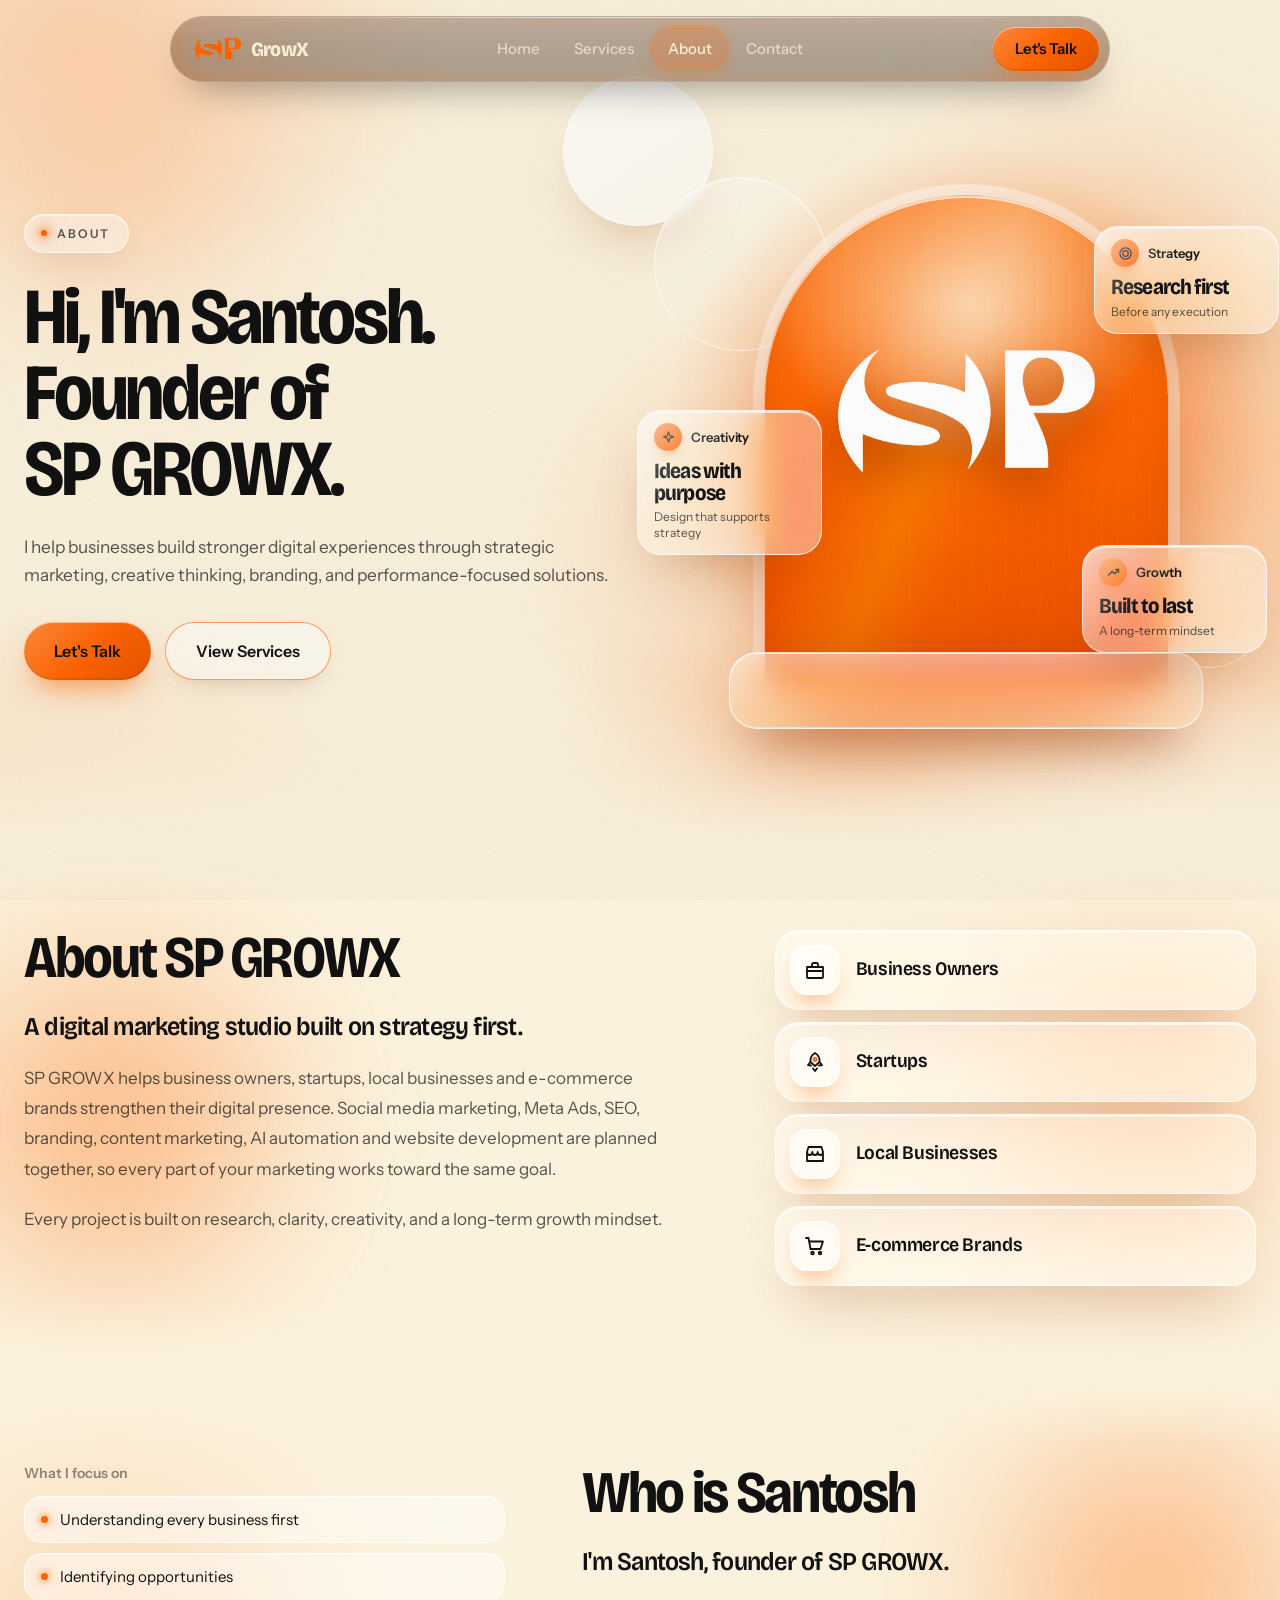
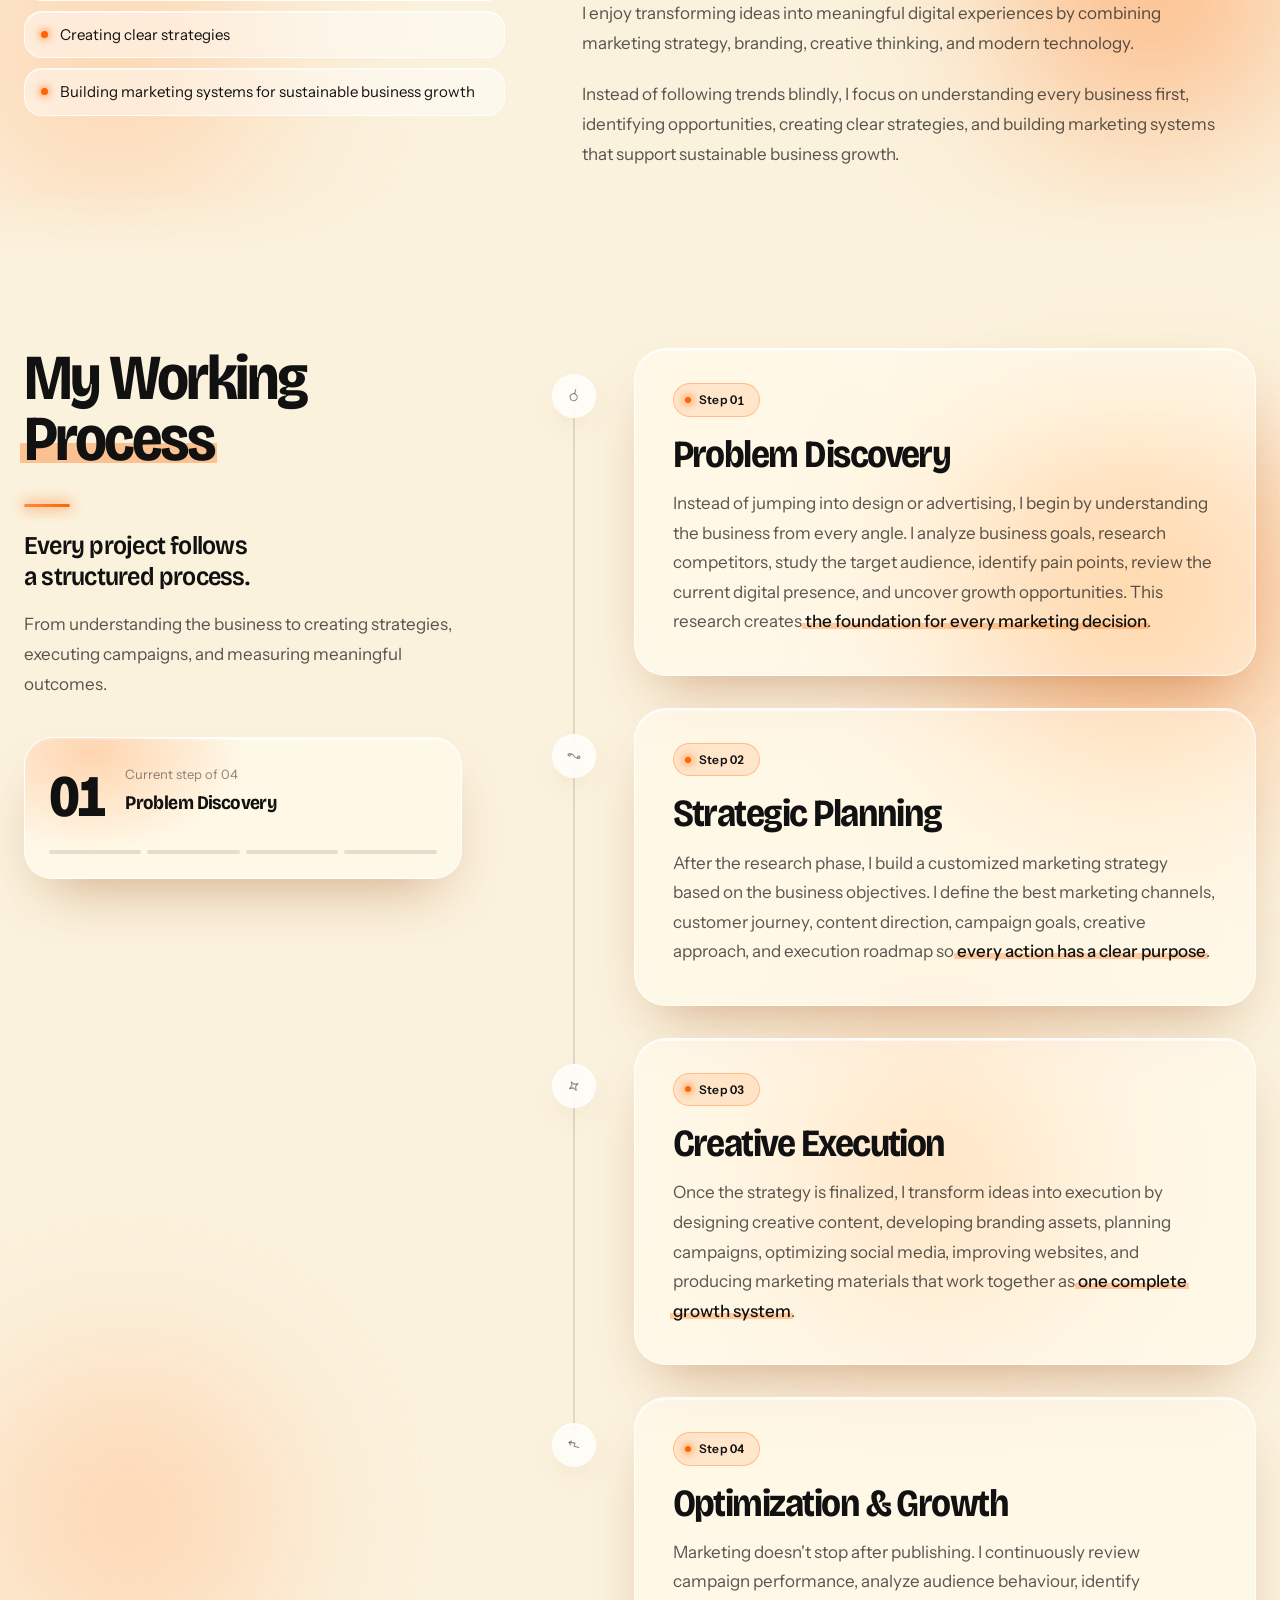
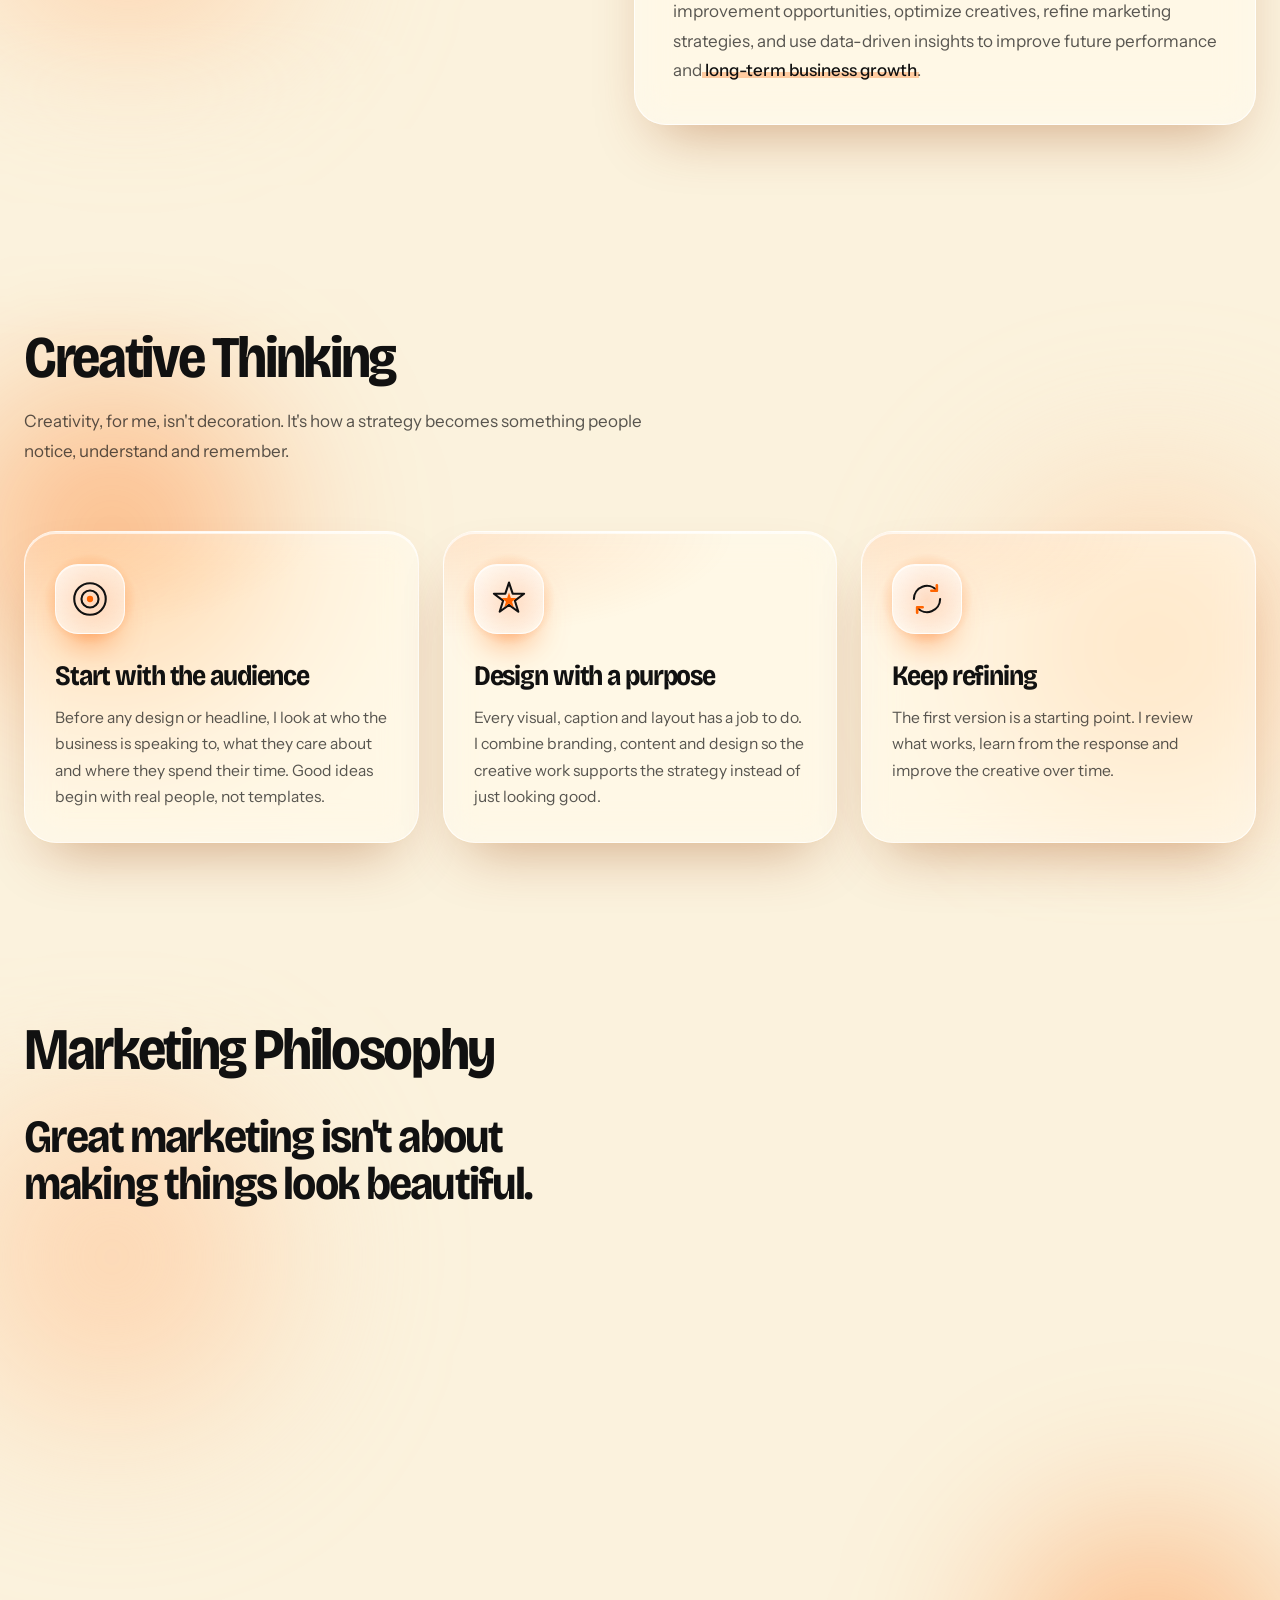
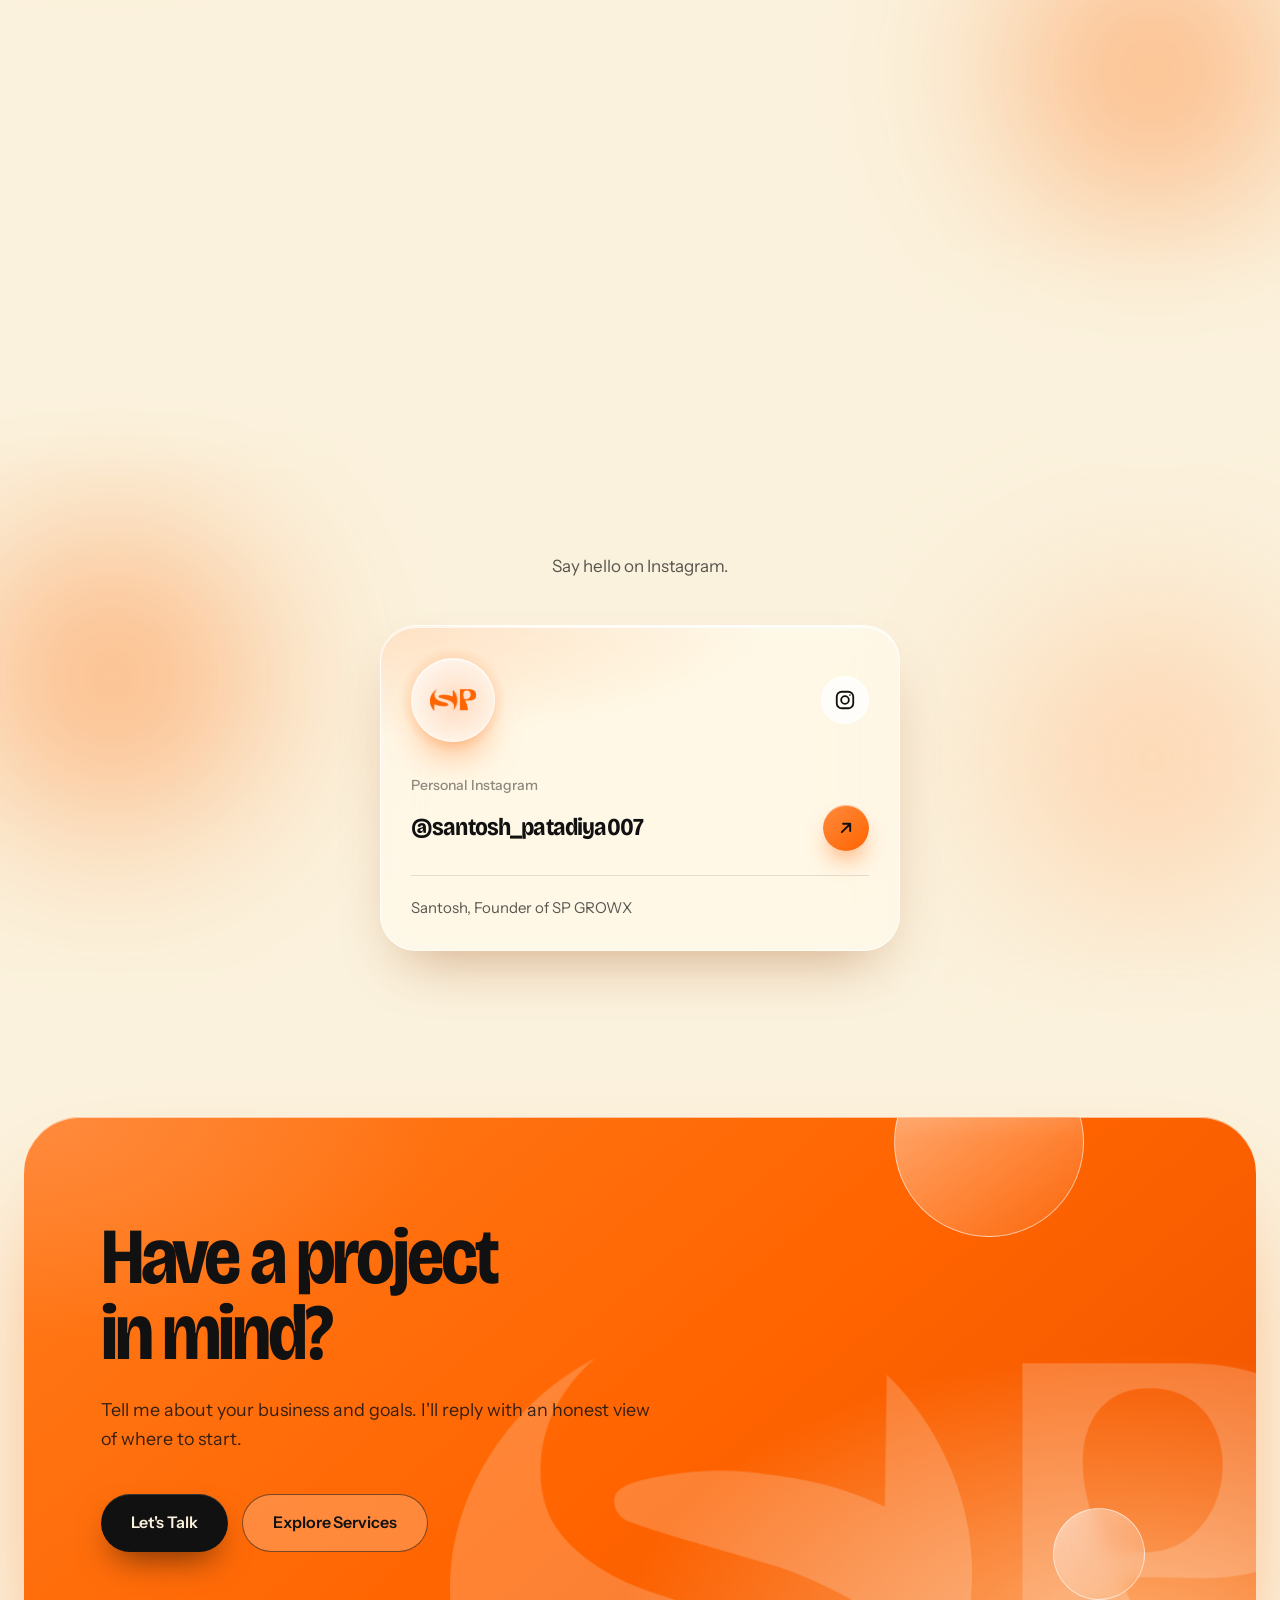
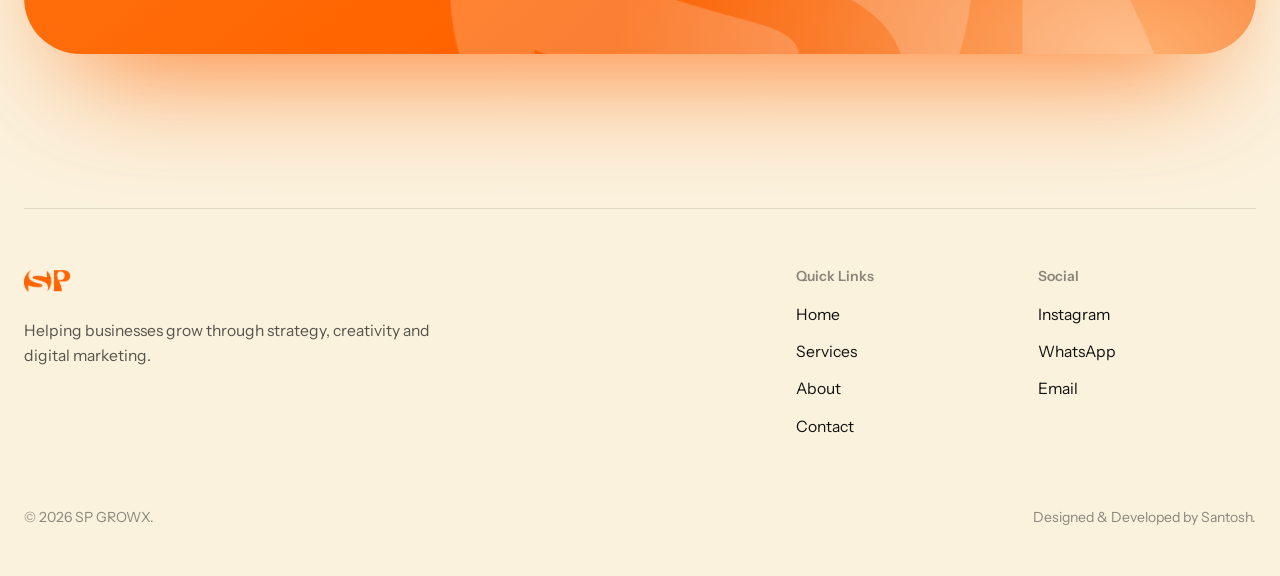
==== about.html @ 57fef245 "Update about.html" ====
<!doctype html>
<html lang="en">
<head>
<meta charset="utf-8">
<meta name="viewport" content="width=device-width, initial-scale=1">
<title>About | SP GROWX</title>
<meta name="description" content="Meet Santosh, founder of SP GROWX. Strategy, creativity and a long-term growth mindset behind every marketing project.">
<meta name="theme-color" content="#FBF2DD" media="(prefers-color-scheme: light)">
<meta name="theme-color" content="#130C07" media="(prefers-color-scheme: dark)">
<meta property="og:type" content="website">
<meta property="og:site_name" content="SP GROWX">
<meta property="og:title" content="About | SP GROWX">
<meta property="og:description" content="Meet Santosh, founder of SP GROWX. Strategy, creativity and a long-term growth mindset behind every marketing project.">
<link rel="icon" type="image/png" href="assets/images/favicon.png">
<link rel="apple-touch-icon" href="assets/images/apple-touch-icon.png">
<link rel="preconnect" href="https://fonts.googleapis.com">
<link rel="preconnect" href="https://fonts.gstatic.com" crossorigin>
<link href="https://fonts.googleapis.com/css2?family=Bricolage+Grotesque:opsz,wdth,wght@12..96,75..100,200..800&family=Instrument+Sans:wght@400;500;600&display=swap" rel="stylesheet">
<link rel="stylesheet" href="assets/css/style.css">
<script>(function(){var d=document.documentElement;d.classList.add('js');try{if(sessionStorage.getItem('spg-nav')){d.classList.add('nav-seen')}else{sessionStorage.setItem('spg-nav','1')}}catch(e){}})();</script>
<script src="assets/js/main.js" defer></script>
  <script type="text/javascript">
    (function(c,l,a,r,i,t,y){
        c[a]=c[a]||function(){(c[a].q=c[a].q||[]).push(arguments)};
        t=l.createElement(r);t.async=1;t.src="https://www.clarity.ms/tag/"+i;
        y=l.getElementsByTagName(r)[0];y.parentNode.insertBefore(t,y);
    })(window, document, "clarity", "script", "ytvg57fbgr");
</script>
</head>
<body>
<a class="skip" href="#main">Skip to content</a>

<header class="nav-wrap">
  <nav class="nav" id="nav" aria-label="Primary">
    <a class="brand" href="index.html" aria-label="SP GROWX, home">
      <span class="brand-mark" role="img" aria-hidden="true"></span>
      <span class="brand-name">GrowX</span>
    </a>
    <ul class="nav-links" id="navlinks">
      <li class="nav-ind" id="navind" aria-hidden="true" style="list-style:none"></li>
      <li><a href="index.html">Home</a></li>
      <li><a href="services.html">Services</a></li>
      <li><a href="about.html" aria-current="page">About</a></li>
      <li><a href="contact.html">Contact</a></li>
    </ul>
    <a class="btn btn-primary btn-sm ripple-host magnetic" href="contact.html"><span>Let's Talk</span></a>
    <button class="nav-toggle" id="navtoggle" aria-expanded="false" aria-controls="mobilemenu" aria-label="Open menu"><i></i><i></i></button>
  </nav>
  <div class="mobile-menu" id="mobilemenu">
    <a class="m-link" href="index.html">Home</a>
    <a class="m-link" href="services.html">Services</a>
    <a class="m-link" href="about.html" aria-current="page">About</a>
    <a class="m-link" href="contact.html">Contact</a>
    <a class="btn btn-primary ripple-host" href="contact.html"><span>Let's Talk</span></a>
  </div>
</header>

<main id="main">
<!-- ================= ABOUT HERO ================= -->
<section class="hero ph" id="top" data-parallax>
  <div class="hero-bg" aria-hidden="true">
    <span class="blob b1"></span><span class="blob b2"></span><span class="blob b3"></span>
    <span class="orb o1"></span>
  </div>
  <div class="hero-fade" aria-hidden="true"></div>
  <div class="container hero-grid">
    <div class="hero-copy">
      <span class="hw-tag"><i></i>ABOUT</span>
      <h1 class="display">
        <span class="ln"><span style="--i:0">Hi, I'm Santosh.</span></span>
        <span class="ln"><span style="--i:1">Founder of SP GROWX.</span></span>
      </h1>
      <p class="lede">I help businesses build stronger digital experiences through strategic marketing, creative thinking, branding, and performance-focused solutions.</p>
      <div class="cta-row">
        <a class="btn btn-primary ripple-host magnetic" href="contact.html"><span>Let's Talk</span></a>
        <a class="btn btn-glass ripple-host magnetic" href="services.html"><span>View Services</span></a>
      </div>
    </div>
    <div class="stage about-stage" id="stage" aria-hidden="true">
      <div class="layer stage-glow"></div>
      <div class="layer ring l-ring1"></div>
      <div class="layer ring l-ring2"></div>
      <div class="layer l-arch"><div class="arch"><i class="arch-logo"></i><div class="arch-shine"></div></div></div>
      <div class="layer l-plinth"><div class="plinth"></div></div>
      <div class="layer l-a1"><div class="gc" style="--k:0;--dur:7s;--del:-1s">
        <div class="gc-head"><span class="gc-ico"><svg viewBox="0 0 24 24" fill="none" stroke="currentColor" stroke-width="2" stroke-linecap="round" stroke-linejoin="round"><circle cx="12" cy="12" r="9"/><circle cx="12" cy="12" r="4.5"/></svg></span>Strategy</div><div class="gc-val">Research first</div><div class="gc-sub">Before any execution</div></div></div>
      <div class="layer l-a2"><div class="gc" style="--k:1;--dur:8s;--del:-3s">
        <div class="gc-head"><span class="gc-ico"><svg viewBox="0 0 24 24" fill="none" stroke="currentColor" stroke-width="2" stroke-linecap="round" stroke-linejoin="round"><path d="M12 3l2 6 6 2-6 2-2 6-2-6-6-2 6-2z"/></svg></span>Creativity</div><div class="gc-val">Ideas with purpose</div><div class="gc-sub">Design that supports strategy</div></div></div>
      <div class="layer l-a3"><div class="gc" style="--k:2;--dur:9s;--del:-2s">
        <div class="gc-head"><span class="gc-ico"><svg viewBox="0 0 24 24" fill="none" stroke="currentColor" stroke-width="2.2" stroke-linecap="round" stroke-linejoin="round"><path d="M4 16l6-6 4 4 6-7"/><path d="M15 7h5v5"/></svg></span>Growth</div><div class="gc-val">Built to last</div><div class="gc-sub">A long-term mindset</div></div></div>
    </div>
  </div>
</section>

<!-- ================= ABOUT SP GROWX ================= -->
<section class="abt" id="about-spgrowx" data-parallax aria-labelledby="ab1-h">
  <div class="hw-bg" aria-hidden="true">
    <span class="pl" style="--d:26;left:-10%;top:8%"><span class="hb o" style="width:480px;height:480px;animation-delay:-5s"></span></span>
    <span class="pl" style="--d:-22;right:-8%;bottom:8%"><span class="hb p" style="width:460px;height:460px;animation-delay:-11s"></span></span>
  </div>
  <div class="container abt-grid">
    <div class="abt-main">
      <h2 class="display" id="ab1-h"><span class="reveal" style="display:block">About SP GROWX</span></h2>
      <p class="ab-lead reveal" style="--i:1">A digital marketing studio built on strategy first.</p>
      <p class="abt-p reveal" style="--i:2">SP GROWX helps business owners, startups, local businesses and e-commerce brands strengthen their digital presence. Social media marketing, Meta Ads, SEO, branding, content marketing, AI automation and website development are planned together, so every part of your marketing works toward the same goal.</p>
      <p class="abt-p reveal" style="--i:3">Every project is built on research, clarity, creativity, and a long-term growth mindset.</p>
    </div>
    <div class="abt-side reveal" style="--i:2">
      <ul class="aud"><li><span class="aud-ico"><svg viewBox="0 0 24 24" aria-hidden="true"><path d="M4 9h16v10a1 1 0 01-1 1H5a1 1 0 01-1-1z"/><path d="M9 9V6.500A1.500 1.500 0 0110.500 5h3A1.500 1.500 0 0115 6.500V9M4 13h16"/></svg></span>Business Owners</li><li><span class="aud-ico"><svg viewBox="0 0 24 24" aria-hidden="true"><path d="M12 3c3.500 2 5 5.500 4.500 9L12 16l-4.500-4C7 8.500 8.500 5 12 3z"/><circle class="os" cx="12" cy="9.500" r="1.500"/><path d="M7.500 12L5 15l3 .5M16.500 12L19 15l-3 .5M10 18.500l2 2.500 2-2.500"/></svg></span>Startups</li><li><span class="aud-ico"><svg viewBox="0 0 24 24" aria-hidden="true"><path d="M4 10l1.500-5h13L20 10M4 10v9h16v-9M4 10c0 1.700 1.300 3 2.700 3S9.300 11.700 9.300 10c0 1.700 1.300 3 2.700 3s2.700-1.300 2.700-3c0 1.700 1.300 3 2.700 3S20 11.700 20 10"/></svg></span>Local Businesses</li><li><span class="aud-ico"><svg viewBox="0 0 24 24" aria-hidden="true"><path d="M3 4h2.500l2 11h10L20 7.500H7"/><circle cx="9.500" cy="19" r="1.300"/><circle cx="17" cy="19" r="1.300"/></svg></span>E-commerce Brands</li></ul>
    </div>
  </div>
</section>

<!-- ================= WHO IS SANTOSH ================= -->
<section class="abt" id="santosh" data-parallax aria-labelledby="ab2-h">
  <div class="hw-bg" aria-hidden="true">
    <span class="pl" style="--d:26;left:-10%;top:8%"><span class="hb p" style="width:480px;height:480px;animation-delay:-5s"></span></span>
    <span class="pl" style="--d:-22;right:-8%;bottom:8%"><span class="hb o" style="width:460px;height:460px;animation-delay:-11s"></span></span>
  </div>
  <div class="container abt-grid rev">
    <div class="abt-main">
      <h2 class="display" id="ab2-h"><span class="reveal" style="display:block">Who is Santosh</span></h2>
      <p class="ab-lead reveal" style="--i:1">I'm Santosh, founder of SP GROWX.</p>
      <p class="abt-p reveal" style="--i:2">I enjoy transforming ideas into meaningful digital experiences by combining marketing strategy, branding, creative thinking, and modern technology.</p>
      <p class="abt-p reveal" style="--i:3">Instead of following trends blindly, I focus on understanding every business first, identifying opportunities, creating clear strategies, and building marketing systems that support sustainable business growth.</p>
    </div>
    <div class="abt-side reveal" style="--i:2">
      <div class="svc-inc" style="margin-top:0"><h3>What I focus on</h3><ul class="svc-list one"><li>Understanding every business first</li><li>Identifying opportunities</li><li>Creating clear strategies</li><li>Building marketing systems for sustainable business growth</li></ul></div>
    </div>
  </div>
</section>

<!-- ================= MY WORKING PROCESS ================= -->
<section class="proc section" id="process" data-parallax style="padding-bottom:clamp(72px,9vw,140px)" aria-labelledby="proc-h">
  <div class="hw-bg" aria-hidden="true">
    <span class="pl" style="--d:-26;right:-10%;top:4%"><span class="hb o" style="width:540px;height:540px;animation-delay:-3s"></span></span>
    <span class="pl" style="--d:22;left:-8%;bottom:6%"><span class="hb p" style="width:460px;height:460px;animation-delay:-9s"></span></span>
    <span class="pl" style="--d:16;right:12%;top:46%"><span class="hb o" style="width:380px;height:380px;animation-delay:-13s;opacity:.7"></span></span>
  </div>
  <div class="container proc-grid">
    <div class="proc-side">
      <h2 class="display h2 reveal" id="proc-h">My Working <span class="hl">Process</span></h2>
      <div class="reveal" style="--i:1">
        <span class="proc-rule" aria-hidden="true"></span>
        <p class="proc-quote">Every project follows a structured process.</p>
        <p class="proc-body">From understanding the business to creating strategies, executing campaigns, and measuring meaningful outcomes.</p>
      </div>
      <div class="ctr-wrap reveal" style="--i:2" aria-hidden="true">
        <div class="ctr">
          <div class="ctr-row">
            <div class="ctr-num"><span>0</span><span class="roll"><span class="roll-strip" id="ctrn" style="--n:0"><i>1</i><i>2</i><i>3</i><i>4</i></span></span></div>
            <div class="ctr-txt"><span class="ctr-lab">Current step of 04</span><span class="ctr-name"><span class="roll"><span class="roll-strip" id="ctrm" style="--n:0"><i>Problem Discovery</i><i>Strategic Planning</i><i>Creative Execution</i><i>Optimization &amp; Growth</i></span></span></span></div>
          </div>
          <div class="ctr-bars"><i></i><i></i><i></i><i></i></div>
        </div>
      </div>
    </div>
    <ol class="tl" id="tl">
      <li class="tl-item reveal"><span class="tl-line" aria-hidden="true"></span><span class="tl-node" aria-hidden="true"><svg viewBox="0 0 24 24" aria-hidden="true"><circle cx="10.5" cy="10.5" r="6"/><path d="M15 15l5 5"/></svg></span>
        <article class="tl-card"><span class="gloss" aria-hidden="true"></span>
          <span class="tl-step rv" style="--k:0" aria-label="Step 01"><i></i><span class="stp" aria-hidden="true"><span>Step 0</span><span class="roll"><span class="roll-strip" style="--n:1"><i>0</i><i>1</i><i>2</i><i>3</i><i>4</i></span></span></span></span>
          <h3 class="rv" style="--k:1">Problem Discovery</h3>
          <p class="rv" style="--k:2">Instead of jumping into design or advertising, I begin by understanding the business from every angle. I analyze business goals, research competitors, study the target audience, identify pain points, review the current digital presence, and uncover growth opportunities. This research creates <mark class="mk">the foundation for every marketing decision</mark>.</p></article></li>
      <li class="tl-item reveal"><span class="tl-line" aria-hidden="true"></span><span class="tl-node" aria-hidden="true"><svg viewBox="0 0 24 24" aria-hidden="true"><circle cx="6" cy="18" r="2"/><circle cx="18" cy="6" r="2"/><path d="M6 16c0-6 12-2 12-8"/></svg></span>
        <article class="tl-card"><span class="gloss" aria-hidden="true"></span>
          <span class="tl-step rv" style="--k:0" aria-label="Step 02"><i></i><span class="stp" aria-hidden="true"><span>Step 0</span><span class="roll"><span class="roll-strip" style="--n:2"><i>0</i><i>1</i><i>2</i><i>3</i><i>4</i></span></span></span></span>
          <h3 class="rv" style="--k:1">Strategic Planning</h3>
          <p class="rv" style="--k:2">After the research phase, I build a customized marketing strategy based on the business objectives. I define the best marketing channels, customer journey, content direction, campaign goals, creative approach, and execution roadmap so <mark class="mk">every action has a clear purpose</mark>.</p></article></li>
      <li class="tl-item reveal"><span class="tl-line" aria-hidden="true"></span><span class="tl-node" aria-hidden="true"><svg viewBox="0 0 24 24" aria-hidden="true"><path d="M12 3l2.2 6.3L20.5 11.5 14.2 13.7 12 20l-2.2-6.3L3.5 11.5 9.8 9.3z"/></svg></span>
        <article class="tl-card"><span class="gloss" aria-hidden="true"></span>
          <span class="tl-step rv" style="--k:0" aria-label="Step 03"><i></i><span class="stp" aria-hidden="true"><span>Step 0</span><span class="roll"><span class="roll-strip" style="--n:3"><i>0</i><i>1</i><i>2</i><i>3</i><i>4</i></span></span></span></span>
          <h3 class="rv" style="--k:1">Creative Execution</h3>
          <p class="rv" style="--k:2">Once the strategy is finalized, I transform ideas into execution by designing creative content, developing branding assets, planning campaigns, optimizing social media, improving websites, and producing marketing materials that work together as <mark class="mk">one complete growth system</mark>.</p></article></li>
      <li class="tl-item reveal"><span class="tl-line" aria-hidden="true"></span><span class="tl-node" aria-hidden="true"><svg viewBox="0 0 24 24" aria-hidden="true"><path d="M4 17l6-6 4 4 6-8"/><path d="M15 7h5v5"/></svg></span>
        <article class="tl-card"><span class="gloss" aria-hidden="true"></span>
          <span class="tl-step rv" style="--k:0" aria-label="Step 04"><i></i><span class="stp" aria-hidden="true"><span>Step 0</span><span class="roll"><span class="roll-strip" style="--n:4"><i>0</i><i>1</i><i>2</i><i>3</i><i>4</i></span></span></span></span>
          <h3 class="rv" style="--k:1">Optimization &amp; Growth</h3>
          <p class="rv" style="--k:2">Marketing doesn't stop after publishing. I continuously review campaign performance, analyze audience behaviour, identify improvement opportunities, optimize creatives, refine marketing strategies, and use data-driven insights to improve future performance and <mark class="mk">long-term business growth</mark>.</p></article></li>
    </ol>
  </div>
</section>

<!-- ================= CREATIVE THINKING ================= -->
<section class="abt" id="creative-thinking" data-parallax aria-labelledby="ab3-h">
  <div class="hw-bg" aria-hidden="true">
    <span class="pl" style="--d:26;left:-10%;top:8%"><span class="hb o" style="width:480px;height:480px;animation-delay:-5s"></span></span>
    <span class="pl" style="--d:-22;right:-8%;bottom:8%"><span class="hb p" style="width:460px;height:460px;animation-delay:-11s"></span></span>
  </div>
  <div class="container">
    <div class="abt-head">
      <h2 class="display" id="ab3-h"><span class="reveal" style="display:block">Creative Thinking</span></h2>
      <p class="abt-p reveal" style="--i:1">Creativity, for me, isn't decoration. It's how a strategy becomes something people notice, understand and remember.</p>
    </div>
    <div class="pc-grid">
      <div class="pc-item reveal" style="--i:0"><article class="pc-card"><div class="hw-ico"><svg viewBox="0 0 32 32" aria-hidden="true"><circle class="st" cx="16" cy="16" r="12"/><circle class="st" cx="16" cy="16" r="6.500"/><circle class="or ic-pop" cx="16" cy="16" r="2.400"/></svg></div><h3>Start with the audience</h3><p>Before any design or headline, I look at who the business is speaking to, what they care about and where they spend their time. Good ideas begin with real people, not templates.</p></article></div>
      <div class="pc-item reveal" style="--i:1"><article class="pc-card"><div class="hw-ico"><svg viewBox="0 0 32 32" aria-hidden="true"><path class="st" d="M16 3.500l2.800 8.400 8.700 .1-7 5.300 2.600 8.400L16 20.500l-7.100 5.200 2.600-8.400-7-5.300 8.700-.1z"/><path class="or ic-pop" d="M16 11l1.400 4.200 4.400.1-3.500 2.700 1.300 4.200L16 19.500l-3.600 2.700 1.300-4.200-3.500-2.700 4.400-.1z"/></svg></div><h3>Design with a purpose</h3><p>Every visual, caption and layout has a job to do. I combine branding, content and design so the creative work supports the strategy instead of just looking good.</p></article></div>
      <div class="pc-item reveal" style="--i:2"><article class="pc-card"><div class="hw-ico"><svg viewBox="0 0 32 32" aria-hidden="true"><g class="ic-spin"><path class="st" d="M26 16a10 10 0 01-17.500 6.600M6 16a10 10 0 0117.500-6.600"/><path class="os" d="M23.500 5.500v4.200h-4.200M8.500 26.500v-4.200h4.200"/></g></svg></div><h3>Keep refining</h3><p>The first version is a starting point. I review what works, learn from the response and improve the creative over time.</p></article></div>
    </div>
  </div>
</section>

<!-- ================= MARKETING PHILOSOPHY ================= -->
<section class="abt" id="philosophy" data-parallax aria-labelledby="ab4-h">
  <div class="hw-bg" aria-hidden="true">
    <span class="pl" style="--d:26;left:-10%;top:8%"><span class="hb p" style="width:480px;height:480px;animation-delay:-5s"></span></span>
    <span class="pl" style="--d:-22;right:-8%;bottom:8%"><span class="hb o" style="width:460px;height:460px;animation-delay:-11s"></span></span>
  </div>
  <div class="container">
    <div class="abt-head">
      <h2 class="display" id="ab4-h"><span class="reveal" style="display:block">Marketing Philosophy</span></h2>
      <p class="abt-quote reveal" style="--i:1;margin-top:34px">Great marketing isn't about making things look beautiful.</p>
      <p class="abt-p reveal" style="--i:2">It's about understanding the business, solving the right problems, executing with purpose, and continuously improving based on insights.</p>
    </div>
    <div class="pc-grid two">
      <div class="pc-item reveal" style="--i:0"><article class="pc-card"><div class="hw-ico"><svg viewBox="0 0 32 32" aria-hidden="true"><circle class="st" cx="16" cy="16" r="12.500"/><path class="st" d="M16 2.500v3M16 26.500v3M2.500 16h3M26.500 16h3"/><g class="ic-needle"><path class="or" d="M16 7.500l3.400 8.500h-6.800z"/><path class="st" d="M16 24.500l3.400-8.500h-6.800z"/></g></svg></div><h3>Strategy before execution</h3><p>Every campaign begins with research and clear objectives. Strategy always comes before execution.</p></article></div>
      <div class="pc-item reveal" style="--i:1"><article class="pc-card"><div class="hw-ico"><svg viewBox="0 0 32 32" aria-hidden="true"><circle class="st" cx="14" cy="14" r="8.500"/><path class="st" d="M20.500 20.500L27 27"/><circle class="or ic-pop" cx="14" cy="14" r="3"/></svg></div><h3>Clarity over noise</h3><p>Instead of following trends blindly, I focus on clear messages and simple customer journeys that make the next step obvious.</p></article></div>
      <div class="pc-item reveal" style="--i:2"><article class="pc-card"><div class="hw-ico"><svg viewBox="0 0 32 32" aria-hidden="true"><path class="st" d="M3.500 27.500h25"/><rect class="or ic-bar" style="--b:0" x="5.500" y="18" width="5" height="9" rx="1.600"/><rect class="or ic-bar" style="--b:1" x="13.500" y="13" width="5" height="14" rx="1.600" opacity=".85"/><rect class="or ic-bar" style="--b:2" x="21.500" y="8" width="5" height="19" rx="1.600" opacity=".7"/></svg></div><h3>Measurable by design</h3><p>Marketing should always be measurable. I define clear KPIs, monitor performance and improve using real data and insights.</p></article></div>
      <div class="pc-item reveal" style="--i:3"><article class="pc-card"><div class="hw-ico"><svg viewBox="0 0 32 32" aria-hidden="true"><path class="st ic-trend" pathLength="1" d="M4.500 22l7-7 5 4 10.500-10.500M22 8.500h5v5"/><path class="st" d="M3.500 27.500h25"/></svg></div><h3>Built for the long term</h3><p>I build marketing systems that support sustainable business growth, not quick wins that fade.</p></article></div>
    </div>
  </div>
</section>

<!-- ================= PERSONAL INSTAGRAM ================= -->
<section class="abt ig-sec" id="instagram" data-parallax aria-labelledby="ab5-h">
  <div class="hw-bg" aria-hidden="true">
    <span class="pl" style="--d:26;left:-10%;top:8%"><span class="hb o" style="width:480px;height:480px;animation-delay:-5s"></span></span>
    <span class="pl" style="--d:-22;right:-8%;bottom:8%"><span class="hb p" style="width:460px;height:460px;animation-delay:-11s"></span></span>
  </div>
  <div class="container ig-sec">
    <h2 class="display" id="ab5-h"><span class="reveal" style="display:block">Personal Instagram</span></h2>
    <p class="abt-p reveal" style="--i:1">Say hello on Instagram.</p>
    <div class="reveal" style="--i:2;width:100%;display:grid;justify-items:center"><a class="ab-card" href="https://www.instagram.com/santosh_patadiya007/" target="_blank" rel="noopener noreferrer" aria-label="Santosh's personal Instagram, @santosh_patadiya007 (opens in a new tab)">
          <div class="ab-top"><span class="ab-av" aria-hidden="true"><i></i></span><span class="ab-ig" aria-hidden="true"><svg viewBox="0 0 24 24" fill="none" stroke="currentColor" stroke-width="2" stroke-linecap="round" stroke-linejoin="round" aria-hidden="true"><rect x="3" y="3" width="18" height="18" rx="5.5"/><circle cx="12" cy="12" r="4.2"/><circle cx="17.4" cy="6.6" r=".9" fill="currentColor" stroke="none"/></svg></span></div>
          <p class="ab-lab">Personal Instagram</p>
          <div class="ab-row"><span class="ab-handle">@santosh_patadiya007</span><span class="ab-go" aria-hidden="true"><svg viewBox="0 0 24 24" fill="none" stroke="currentColor" stroke-width="2.4" stroke-linecap="round" stroke-linejoin="round" aria-hidden="true"><path d="M7 17L17 7M8.5 7H17v8.5"/></svg></span></div>
          <p class="ab-role">Santosh, Founder of SP GROWX</p>
        </a></div>
  </div>
</section>
<!-- ================= CALL TO ACTION ================= -->
<section class="cta" data-parallax aria-labelledby="cta-h">
  <div class="container">
    <div class="cta-panel reveal">
      <span class="cta-mark" aria-hidden="true"></span>
      <span class="pl" style="--d:-30;right:14%;top:-70px" aria-hidden="true"><span class="ct-orb" style="width:190px;height:190px"></span></span>
      <span class="pl" style="--d:22;right:9%;bottom:10%" aria-hidden="true"><span class="ct-orb" style="width:92px;height:92px;animation-delay:-4s"></span></span>
      <h2 class="display" id="cta-h">Have a project in mind?</h2>
      <p>Tell me about your business and goals. I'll reply with an honest view of where to start.</p>
      <div class="cta-actions">
        <a class="btn btn-ink ripple-host magnetic" href="contact.html"><span>Let's Talk</span></a>
        <a class="btn btn-glass-on-orange ripple-host magnetic" href="services.html"><span>Explore Services</span></a>
      </div>
    </div>
  </div>
</section>
</main>

<footer class="footer" id="footer">
  <div class="container">
    <div class="foot-grid">
      <div class="foot-about">
        <a class="brand" href="index.html" aria-label="SP GROWX, home"><span class="brand-mark" role="img" aria-hidden="true"></span><span class="brand-name">GrowX</span></a>
        <p>Helping businesses grow through strategy, creativity and digital marketing.</p>
      </div>
      <div class="foot-cols">
        <div><h3>Quick Links</h3><ul><li><a href="index.html">Home</a></li><li><a href="services.html">Services</a></li><li><a href="about.html">About</a></li><li><a href="contact.html">Contact</a></li></ul></div>
        <div><h3>Social</h3><ul><li><a href="https://www.instagram.com/spgrowx/" target="_blank" rel="noopener noreferrer">Instagram</a></li><li><a href="https://wa.me/916354814102" target="_blank" rel="noopener noreferrer">WhatsApp</a></li><li><a href="mailto:spgrowx@gmail.com">Email</a></li></ul></div>
      </div>
    </div>
    <div class="legal"><span>&copy; 2026 SP GROWX.</span><span>Designed &amp; Developed by Santosh.</span></div>
  </div>
</footer>

</body>
</html>
---- assets/css/style.css ----
/* ==========================================================
   SP GROWX — tokens
   ========================================================== */
:root{
  --orange:#FF6400;
  --orange-hi:#FF8A3D;
  --orange-lo:#E85400;
  --peach:#FFC79A;
  --on-orange:#111111;          /* text on orange: 6.3:1 */
  --dk:#171210;                 /* fixed dark surface used in work card */
  --dk-ink:#FBF2DD;

  --bg:#FBF2DD;
  --bg-deep:#F3E3BF;
  --ink:#111111;
  --ink-2:rgba(17,17,17,.70);
  --ink-3:rgba(17,17,17,.48);
  --line:rgba(17,17,17,.11);
  --glass:rgba(255,255,255,.44);
  --glass-strong:rgba(255,255,255,.74);
  --glass-line:rgba(255,255,255,.78);
  --glass-hi:rgba(255,255,255,.6);
  --shadow-card:0 28px 60px -24px rgba(150,60,0,.42), 0 2px 0 rgba(255,255,255,.65) inset;
  --shadow-nav:0 12px 34px -14px rgba(120,50,0,.30), 0 1px 0 rgba(255,255,255,.8) inset;
  --shadow-nav-2:0 18px 44px -16px rgba(120,50,0,.42), 0 1px 0 rgba(255,255,255,.85) inset;
  /* dedicated navbar glass: a warm dark frosted pill that stays legible over any page background */
  --nav-bg:rgba(45,30,20,.36);
  --nav-bg-strong:rgba(40,26,17,.58);
  --nav-border:rgba(255,255,255,.12);
  --nav-ink:#FBF2DD;
  --nav-ink-2:rgba(251,242,221,.74);
  --nav-shadow:0 18px 40px -20px rgba(0,0,0,.55), 0 1px 0 rgba(255,255,255,.1) inset, 0 0 32px -6px rgba(255,100,0,.32) inset;
  --nav-shadow-2:0 22px 48px -18px rgba(0,0,0,.6), 0 1px 0 rgba(255,255,255,.12) inset, 0 0 40px -4px rgba(255,100,0,.4) inset;
  --blob-op:1;
  --noise-op:.07;
  --noise-blend:multiply;
  --ease:cubic-bezier(.2,.7,.1,1);
  color-scheme:light;

}
@media (prefers-color-scheme:dark){
  :root:not([data-theme="light"]){
    --bg:#130C07; --bg-deep:#1D120A;
    --ink:#FBF2DD; --ink-2:rgba(251,242,221,.72); --ink-3:rgba(251,242,221,.5);
    --line:rgba(251,242,221,.13);
    --glass:rgba(255,236,214,.07); --glass-strong:rgba(255,236,214,.13);
    --glass-line:rgba(255,236,214,.2); --glass-hi:rgba(255,236,214,.16);
    --shadow-card:0 30px 70px -24px rgba(0,0,0,.8), 0 1px 0 rgba(255,255,255,.12) inset;
    --shadow-nav:0 14px 36px -14px rgba(0,0,0,.8), 0 1px 0 rgba(255,255,255,.12) inset;
    --shadow-nav-2:0 20px 48px -16px rgba(0,0,0,.9), 0 1px 0 rgba(255,255,255,.16) inset;
    --blob-op:.55; --noise-op:.07; --noise-blend:screen;
    color-scheme:dark;
    --nav-bg:rgba(30,19,12,.5); --nav-bg-strong:rgba(26,16,10,.7);
  }
}
:root[data-theme="dark"]{
  --bg:#130C07; --bg-deep:#1D120A;
  --ink:#FBF2DD; --ink-2:rgba(251,242,221,.72); --ink-3:rgba(251,242,221,.5);
  --line:rgba(251,242,221,.13);
  --glass:rgba(255,236,214,.07); --glass-strong:rgba(255,236,214,.13);
  --glass-line:rgba(255,236,214,.2); --glass-hi:rgba(255,236,214,.16);
  --shadow-card:0 30px 70px -24px rgba(0,0,0,.8), 0 1px 0 rgba(255,255,255,.12) inset;
  --shadow-nav:0 14px 36px -14px rgba(0,0,0,.8), 0 1px 0 rgba(255,255,255,.12) inset;
  --shadow-nav-2:0 20px 48px -16px rgba(0,0,0,.9), 0 1px 0 rgba(255,255,255,.16) inset;
  --blob-op:.55; --noise-op:.07; --noise-blend:screen;
  color-scheme:dark;
  --nav-bg:rgba(30,19,12,.5); --nav-bg-strong:rgba(26,16,10,.7);
}

/* ==========================================================
   Base
   ========================================================== */
*,*::before,*::after{box-sizing:border-box}
html{-webkit-text-size-adjust:100%}
body{
  margin:0;background:var(--bg);color:var(--ink);
  font-family:"Instrument Sans",system-ui,-apple-system,"Segoe UI",Roboto,Helvetica,Arial,sans-serif;
  font-size:1.0625rem;line-height:1.6;-webkit-font-smoothing:antialiased;
  overflow-x:clip;
}
body::after{ /* film grain over everything */
  content:"";position:fixed;inset:0;z-index:200;pointer-events:none;
  background-image:url("../images/noise.svg");background-size:220px 220px;
  opacity:var(--noise-op);mix-blend-mode:var(--noise-blend);
}
h1,h2,h3,p,ul{margin:0}
ul{padding:0;list-style:none}
a{color:inherit;text-decoration:none}
img,svg{display:block;max-width:100%}
button{font:inherit;color:inherit;cursor:pointer}
.display{
  font-family:"Bricolage Grotesque","Instrument Sans",system-ui,sans-serif;
  font-variation-settings:"wdth" 88;
  font-weight:700;letter-spacing:-.04em;line-height:.96;text-wrap:balance;
}
:focus-visible{outline:3px solid var(--orange);outline-offset:3px;border-radius:12px}
.skip{position:absolute;left:16px;top:-60px;z-index:300;background:var(--ink);color:var(--bg);padding:10px 16px;border-radius:999px;transition:top .2s}
.skip:focus{top:12px}
.container{width:min(1280px,calc(100% - 48px));margin-inline:auto}
.section{position:relative;padding-block:clamp(96px,13vw,190px)}
.h2{font-size:clamp(2.3rem,4.8vw,4.3rem)}
.lead{color:var(--ink-2);max-width:46ch}

/* ==========================================================
   Buttons
   ========================================================== */
.btn{
  --tx:0px;--ty:0px;
  position:relative;display:inline-flex;align-items:center;justify-content:center;
  height:58px;padding:0 30px;border-radius:999px;border:0;
  font-weight:600;font-size:1rem;letter-spacing:-.005em;white-space:nowrap;
  overflow:hidden;isolation:isolate;
  transition:transform .35s var(--ease), box-shadow .35s var(--ease), background .3s, border-color .3s, color .3s;
}
.btn > span{position:relative;z-index:1;display:block;transform:translate(var(--tx),var(--ty));transition:transform .25s var(--ease)}
.btn-sm{height:44px;padding:0 22px;font-size:.9375rem}
.btn-primary{
  color:var(--on-orange);
  background:linear-gradient(135deg,var(--orange-hi) 0%,var(--orange) 52%,var(--orange-lo) 100%);
  box-shadow:0 14px 30px -10px rgba(255,100,0,.7), 0 1px 0 rgba(255,255,255,.55) inset, 0 -2px 0 rgba(0,0,0,.08) inset;
}
.btn-primary::before{ /* sheen */
  content:"";position:absolute;inset:0;z-index:0;
  background:linear-gradient(105deg,transparent 30%,rgba(255,255,255,.55) 50%,transparent 70%);
  transform:translateX(-120%);transition:transform .8s var(--ease);
}
.btn-primary:hover{transform:translateY(-3px);box-shadow:0 22px 44px -10px rgba(255,100,0,.85),0 0 0 6px rgba(255,100,0,.14),0 1px 0 rgba(255,255,255,.6) inset}
.btn-primary:hover::before{transform:translateX(120%)}
.btn-primary:active{transform:translateY(-1px) scale(.985)}
.btn-glass{
  color:var(--ink);background:var(--glass);
  -webkit-backdrop-filter:blur(16px) saturate(1.5);backdrop-filter:blur(16px) saturate(1.5);
  border:1.5px solid rgba(255,100,0,.6);
  box-shadow:0 10px 26px -14px rgba(120,50,0,.35), 0 1px 0 var(--glass-hi) inset;
}
.btn-glass:hover{transform:translateY(-3px);background:rgba(255,100,0,.13);border-color:var(--orange);box-shadow:0 18px 36px -14px rgba(255,100,0,.5),0 1px 0 var(--glass-hi) inset}
.btn-ink{color:var(--dk-ink);background:#111;box-shadow:0 16px 34px -12px rgba(0,0,0,.6),0 1px 0 rgba(255,255,255,.14) inset}
.btn-ink:hover{transform:translateY(-3px);background:#000;box-shadow:0 24px 44px -12px rgba(0,0,0,.7),0 0 0 6px rgba(17,17,17,.14)}
.btn-glass-on-orange{color:var(--on-orange);background:rgba(255,255,255,.22);border:1.5px solid rgba(17,17,17,.55);-webkit-backdrop-filter:blur(14px);backdrop-filter:blur(14px)}
.btn-glass-on-orange:hover{transform:translateY(-3px);background:rgba(255,255,255,.4);border-color:#111}
.ripple{position:absolute;z-index:0;border-radius:50%;background:rgba(255,255,255,.55);transform:scale(0);animation:ripple .7s var(--ease) forwards;pointer-events:none}
.btn-ink .ripple{background:rgba(255,255,255,.22)}
@keyframes ripple{to{transform:scale(1);opacity:0}}

/* ==========================================================
   Navbar
   ========================================================== */
.nav-wrap{position:fixed;inset:16px 0 auto;z-index:60;display:flex;flex-direction:column;align-items:center;padding-inline:16px;pointer-events:none}
.nav{
  pointer-events:auto;position:relative;display:flex;align-items:center;justify-content:space-between;gap:20px;
  width:min(940px,100%);height:66px;padding:0 10px 0 24px;border-radius:999px;overflow:hidden;isolation:isolate;
  color:var(--nav-ink);background:var(--nav-bg);border:1px solid var(--nav-border);box-shadow:var(--nav-shadow);
  -webkit-backdrop-filter:blur(24px) saturate(1.5);backdrop-filter:blur(24px) saturate(1.5);
  transition:width .6s var(--ease),height .5s var(--ease),background .4s,box-shadow .4s,backdrop-filter .4s,-webkit-backdrop-filter .4s;
  animation:navin .9s var(--ease) both;
}
.js.nav-seen .nav{animation:none}
/* glass reflection: a soft gloss across the top half of the pill, plus a bright hairline at the very top edge */
.nav::before{content:"";position:absolute;inset:0;z-index:0;border-radius:inherit;pointer-events:none;
  background:linear-gradient(180deg,rgba(255,255,255,.16) 0%,rgba(255,255,255,.03) 42%,rgba(255,255,255,0) 70%)}
.nav::after{content:"";position:absolute;left:8%;right:8%;top:0;height:1px;z-index:0;pointer-events:none;
  background:linear-gradient(90deg,transparent,rgba(255,255,255,.7),transparent)}
.nav > *{position:relative;z-index:1}
.nav.is-scrolled{width:min(820px,100%);height:58px;background:var(--nav-bg-strong);box-shadow:var(--nav-shadow-2);-webkit-backdrop-filter:blur(30px) saturate(1.8);backdrop-filter:blur(30px) saturate(1.8)}
@keyframes navin{from{opacity:0;translate:0 -20px}to{opacity:1;translate:0 0}}
.brand{display:inline-flex;align-items:center;gap:10px;color:var(--nav-ink)}
.brand-mark{display:block;width:46px;height:22px;background:url("../images/logo.png") center/contain no-repeat}
.brand-name{font-family:"Bricolage Grotesque",system-ui,sans-serif;font-variation-settings:"wdth" 90;font-weight:800;font-size:1.25rem;letter-spacing:-.04em;color:var(--nav-ink)}
.nav-links{position:relative;display:flex;gap:2px}
.nav-links a{position:relative;z-index:1;display:block;padding:9px 16px;border-radius:999px;font-size:.9375rem;font-weight:500;color:var(--nav-ink-2);transition:color .25s}
.nav-links a:hover,.nav-links a:focus-visible{color:var(--nav-ink)}
.nav-links a[aria-current="page"]{color:var(--nav-ink)}
.nav-ind{position:absolute;z-index:0;left:0;top:0;height:100%;width:0;border-radius:999px;background:rgba(255,110,20,.28);box-shadow:0 0 0 1px rgba(255,130,40,.45) inset,0 0 18px -4px rgba(255,100,0,.65);opacity:0;transition:transform .45s var(--ease),width .45s var(--ease),opacity .3s;pointer-events:none}
:root:not(.js) .nav-links a[aria-current="page"]{background:rgba(255,110,20,.28);box-shadow:0 0 0 1px rgba(255,130,40,.45) inset}
.nav-toggle{display:none;position:relative;width:46px;height:46px;border-radius:50%;border:1px solid var(--nav-border);background:var(--nav-bg)}
.nav-toggle i{position:absolute;left:14px;right:14px;height:2px;border-radius:2px;background:var(--nav-ink);transition:transform .4s var(--ease),top .4s var(--ease),opacity .2s}
.nav-toggle i:nth-child(1){top:18px}.nav-toggle i:nth-child(2){top:26px}
.nav-toggle[aria-expanded="true"] i:nth-child(1){top:22px;transform:rotate(45deg)}
.nav-toggle[aria-expanded="true"] i:nth-child(2){top:22px;transform:rotate(-45deg)}
.mobile-menu{
  pointer-events:none;position:relative;isolation:isolate;overflow:hidden;margin-top:10px;width:min(940px,100%);padding:14px;border-radius:32px;color:var(--nav-ink);
  background:var(--nav-bg-strong);border:1px solid var(--nav-border);box-shadow:var(--nav-shadow-2);
  -webkit-backdrop-filter:blur(30px) saturate(1.8);backdrop-filter:blur(30px) saturate(1.8);
  opacity:0;translate:0 -16px;scale:.97;visibility:hidden;transition:opacity .35s var(--ease),translate .45s var(--ease),scale .45s var(--ease),visibility 0s .45s;
}
.mobile-menu::before{content:"";position:absolute;inset:0;z-index:0;border-radius:inherit;pointer-events:none;
  background:linear-gradient(180deg,rgba(255,255,255,.14) 0%,rgba(255,255,255,.02) 40%,rgba(255,255,255,0) 68%)}
.mobile-menu::after{content:"";position:absolute;inset:-30%;z-index:-1;border-radius:50%;pointer-events:none;
  background:radial-gradient(closest-side,rgba(255,100,0,.4),rgba(255,100,0,0) 70%);opacity:0;transition:opacity .6s var(--ease) .05s}
.mobile-menu.open{opacity:1;translate:0 0;scale:1;visibility:visible;pointer-events:auto;transition:opacity .4s var(--ease),translate .5s var(--ease),scale .5s var(--ease),visibility 0s}
.mobile-menu.open::after{opacity:1}
.mobile-menu > *{position:relative;z-index:1}
.mobile-menu a.m-link{display:block;padding:16px 18px;border-radius:20px;font-family:"Bricolage Grotesque",system-ui,sans-serif;font-variation-settings:"wdth" 90;font-weight:600;font-size:1.5rem;letter-spacing:-.03em;color:var(--nav-ink);transition:background .3s}
.mobile-menu a.m-link:hover,.mobile-menu a.m-link:focus-visible{background:rgba(255,110,20,.24)}
.mobile-menu a.m-link[aria-current="page"]{background:rgba(255,110,20,.2)}
.mobile-menu .btn{width:100%;margin-top:8px}
body.menu-lock{position:fixed;left:0;right:0;overflow:hidden}

/* ==========================================================
   Hero
   ========================================================== */
.hero{position:relative;min-height:max(100svh,780px);display:flex;align-items:center;padding:clamp(124px,15vh,156px) 0 clamp(64px,9vh,110px);overflow:clip;isolation:isolate;
  background:
    radial-gradient(62% 56% at 84% 66%,rgba(255,100,0,.34),rgba(255,100,0,0) 72%),
    radial-gradient(44% 44% at 6% 4%,rgba(255,199,154,.62),rgba(255,199,154,0) 70%),
    radial-gradient(46% 40% at 0% 100%,rgba(255,138,61,.22),rgba(255,138,61,0) 72%),
    var(--bg);
}
.hero-bg{position:absolute;inset:0;z-index:-1;pointer-events:none;opacity:var(--blob-op)}
.blob{position:absolute;border-radius:50%;filter:blur(70px)}
.js .blob,.js .hb,.js .ct-blob{animation-play-state:paused}
.js .blob.run,.js .hb.run,.js .ct-blob.run{animation-play-state:running}
.blob.b1{width:520px;height:520px;right:-6%;top:12%;background:radial-gradient(circle,rgba(255,100,0,.55),rgba(255,100,0,0) 68%);animation:breathe 14s ease-in-out infinite}
.blob.b2{width:420px;height:420px;left:-8%;top:-6%;background:radial-gradient(circle,rgba(255,199,154,.9),rgba(255,199,154,0) 70%)}
.blob.b3{width:640px;height:340px;right:10%;bottom:-14%;background:radial-gradient(closest-side,rgba(255,100,0,.7),rgba(255,100,0,0) 75%);animation:breathe 11s ease-in-out -4s infinite}
@keyframes breathe{0%,100%{transform:scale(1);opacity:.85}50%{transform:scale(1.14);opacity:1}}
.orb{position:absolute;border-radius:50%;background:linear-gradient(145deg,var(--glass-strong),var(--glass));border:1px solid var(--glass-line);-webkit-backdrop-filter:blur(10px);backdrop-filter:blur(10px);box-shadow:0 30px 60px -30px rgba(150,60,0,.4), 0 1px 0 rgba(255,255,255,.7) inset}
.orb.o1{width:150px;height:150px;left:44%;top:9%}
.orb.o2{width:78px;height:78px;left:3%;bottom:14%}
.hero-fade{position:absolute;left:0;right:0;bottom:0;height:160px;background:linear-gradient(180deg,rgba(251,242,221,0),var(--bg));pointer-events:none;z-index:0}
@media (prefers-color-scheme:dark){:root:not([data-theme="light"]) .hero-fade{background:linear-gradient(180deg,rgba(19,12,7,0),var(--bg))}}
:root[data-theme="dark"] .hero-fade{background:linear-gradient(180deg,rgba(19,12,7,0),var(--bg))}
@media (prefers-color-scheme:dark){:root:not([data-theme="light"]) .hero{background:radial-gradient(62% 56% at 84% 66%,rgba(255,100,0,.3),rgba(255,100,0,0) 72%),radial-gradient(44% 44% at 6% 4%,rgba(255,138,61,.16),rgba(255,138,61,0) 70%),var(--bg)}}
:root[data-theme="dark"] .hero{background:radial-gradient(62% 56% at 84% 66%,rgba(255,100,0,.3),rgba(255,100,0,0) 72%),radial-gradient(44% 44% at 6% 4%,rgba(255,138,61,.16),rgba(255,138,61,0) 70%),var(--bg)}
.hero-grid{position:relative;z-index:1;display:grid;grid-template-columns:minmax(0,1.02fr) minmax(0,.98fr);align-items:center;gap:clamp(28px,4vw,64px)}
.hero-copy{max-width:660px}

.hm{position:relative;display:block;width:min(100%,410px);height:46px;border-radius:999px;background:var(--glass);border:1px solid var(--glass-line);box-shadow:var(--shadow-nav);-webkit-backdrop-filter:blur(14px);backdrop-filter:blur(14px);animation:up .9s var(--ease) .1s both}
.hm::after{content:"";position:absolute;left:12%;right:12%;top:0;height:1px;background:linear-gradient(90deg,transparent,rgba(255,255,255,.95),transparent);pointer-events:none}
.hm-view{position:absolute;inset:0;overflow:hidden;border-radius:inherit;-webkit-mask:linear-gradient(90deg,transparent,#000 14%,#000 86%,transparent);mask:linear-gradient(90deg,transparent,#000 14%,#000 86%,transparent)}
.hm-track{display:flex;align-items:center;width:max-content;height:100%;animation:hm-scroll 38s linear infinite;will-change:transform}
.hm:hover .hm-track{animation-play-state:paused}
.hm-list{display:flex;align-items:center;flex:none}
.hm-list li{display:flex;align-items:center;white-space:nowrap;font-size:.875rem;font-weight:500;letter-spacing:-.005em;color:var(--ink-2)}
.hm-list li::after{content:"";flex:none;width:6px;height:6px;margin:0 20px;border-radius:50%;background:var(--orange);box-shadow:0 0 8px 1px rgba(255,100,0,.85),0 0 18px 4px rgba(255,100,0,.35)}
@keyframes hm-scroll{to{transform:translateX(-50%)}}
.hero h1{margin-top:28px;font-size:clamp(3.35rem,7.3vw,6.7rem)}
.hero h1 .ln{display:block}
.hero h1 .ln > span{display:inline-block;animation:sharp 1.15s var(--ease) both;animation-delay:calc(.25s + var(--i)*.13s)}
@keyframes sharp{from{opacity:0;translate:0 46px;filter:blur(16px)}to{opacity:1;translate:0 0;filter:blur(0)}}
@keyframes up{from{opacity:0;translate:0 26px}to{opacity:1;translate:0 0}}
.hero .lede{margin-top:28px;max-width:50ch;font-size:clamp(1.05rem,1.35vw,1.2rem);color:var(--ink-2);animation:sharp 1s var(--ease) .55s both}
.cta-row{display:flex;flex-wrap:wrap;gap:14px;margin-top:38px;animation:up .9s var(--ease) .7s both}
.stats{display:grid;grid-template-columns:minmax(0,1fr) minmax(0,1.5fr) minmax(0,1fr);gap:12px;margin-top:52px;max-width:600px;animation:up .9s var(--ease) .85s both}
.stat{position:relative;padding:18px 18px 16px;border-radius:22px;background:var(--glass);border:1px solid var(--glass-line);box-shadow:var(--shadow-card);-webkit-backdrop-filter:blur(16px) saturate(1.4);backdrop-filter:blur(16px) saturate(1.4);transition:transform .45s var(--ease),box-shadow .45s var(--ease)}
.stat:hover{transform:translateY(-5px)}
.stat b{display:flex;align-items:flex-end;min-height:clamp(1.6rem,2.4vw,2.15rem);font-family:"Bricolage Grotesque",system-ui,sans-serif;font-variation-settings:"wdth" 88;font-weight:700;font-size:clamp(1.6rem,2.4vw,2.15rem);letter-spacing:-.04em;line-height:1}
.stat b.txt{font-size:clamp(1.05rem,1.55vw,1.4rem);white-space:nowrap}
.stat .st{display:block;margin-top:10px;font-size:.9375rem;font-weight:600;line-height:1.2;letter-spacing:-.01em}
.stat span{display:block;margin-top:4px;font-size:.8125rem;line-height:1.35;color:var(--ink-2)}

/* ---------- Stage: statue in an arched niche ---------- */
.stage{--px:0;--py:0;--mx:0;position:relative;width:min(100%,640px);margin-inline:auto;aspect-ratio:1/1.06;container-type:inline-size}
.layer > .gc{position:relative}
.layer{position:absolute;transform:translate3d(calc(var(--px)*var(--d,0)*1px),calc(var(--py)*var(--d,0)*.7px),0);will-change:transform}
.stage-glow{position:absolute;inset:-18% -22% -14% -22%;background:radial-gradient(closest-side,rgba(255,100,0,.55),rgba(255,138,61,.24) 48%,rgba(255,100,0,0) 72%);animation:breathe 12s ease-in-out infinite;pointer-events:none}
.ring{position:absolute;border-radius:50%;border:1px solid var(--glass-line);background:linear-gradient(150deg,var(--glass),rgba(255,255,255,0) 60%);-webkit-backdrop-filter:blur(6px);backdrop-filter:blur(6px);box-shadow:0 1px 0 rgba(255,255,255,.6) inset}
.l-ring1{left:-4%;top:6%;width:30cqw;height:30cqw;--d:-10}
.l-ring2{right:-2%;bottom:14%;width:20cqw;height:20cqw;--d:-16}
.l-arch{left:15%;width:70%;top:16%;bottom:11%;--d:6}
.arch{position:absolute;inset:0;border-radius:999px 999px 6cqw 6cqw;overflow:hidden;
  background:
    radial-gradient(70% 46% at 50% 22%,rgba(255,214,170,.95),rgba(255,214,170,0) 70%),
    linear-gradient(180deg,#FF7E22 0%,#FF6400 45%,#EE5200 100%);
  border:1px solid rgba(255,255,255,.55);
  box-shadow:0 50px 90px -30px rgba(200,70,0,.75), 0 0 0 10px rgba(255,255,255,.16), 0 0 0 11px rgba(255,255,255,.35), inset 0 2px 0 rgba(255,255,255,.7), inset 0 -40px 60px -30px rgba(120,30,0,.45);
}
.arch::before{content:"";position:absolute;inset:0;background:repeating-linear-gradient(90deg,rgba(255,255,255,.06) 0 1px,transparent 1px 16px);mix-blend-mode:overlay}
.arch-shine{position:absolute;inset:-10% -60%;background:linear-gradient(112deg,rgba(255,255,255,0) 38%,rgba(255,255,255,.42) 47%,rgba(255,255,255,.1) 53%,rgba(255,255,255,0) 60%);transform:translateX(calc(var(--mx)*14%));transition:transform .2s linear;mix-blend-mode:soft-light}
.l-statue{left:6.5%;width:88%;bottom:9.5%;--d:11;z-index:3}
.statue-enter{animation:rise 1.5s var(--ease) .35s both}
@keyframes rise{from{opacity:0;translate:0 70px;scale:.955}to{opacity:1;translate:0 0;scale:1}}
.statue{position:relative;aspect-ratio:700/724;animation:floaty 9s ease-in-out infinite;
  filter:drop-shadow(0 0 22px rgba(255,130,40,.38)) drop-shadow(0 40px 30px rgba(110,35,0,.38))}
@keyframes floaty{0%,100%{transform:translateY(0)}50%{transform:translateY(-9px)}}
.statue > div{position:absolute;inset:0;background-size:100% 100%;background-repeat:no-repeat}
.statue-img{background-image:url("../images/statue.webp")}
.statue-ambient{ /* ambient warm light from the arch (baked to the statue silhouette) */
  background-image:url("../images/statue-ambient.webp");mix-blend-mode:multiply;opacity:.28}
.statue-light{ /* soft top light so the marble keeps its glow */
  background-image:url("../images/statue-light.webp");mix-blend-mode:soft-light}
.statue-rim{ /* orange rim light on the right-hand edges */
  background-image:url("../images/statue-rim.webp");opacity:.9}
.l-plinth{left:9%;right:9%;bottom:4%;height:12.5%;z-index:4;--d:4}
.plinth{position:absolute;inset:0;border-radius:28px;
  background:linear-gradient(180deg,rgba(255,255,255,.55),rgba(255,255,255,.14));
  border:1px solid var(--glass-line);
  -webkit-backdrop-filter:blur(18px) saturate(1.6);backdrop-filter:blur(18px) saturate(1.6);
  box-shadow:0 34px 50px -24px rgba(140,50,0,.55), 0 1px 0 rgba(255,255,255,.9) inset, 0 -1px 0 rgba(255,255,255,.4) inset}
.plinth::after{content:"";position:absolute;left:6%;right:6%;top:0;height:1px;background:linear-gradient(90deg,transparent,rgba(255,255,255,.95),transparent)}

/* floating glass cards */
.gc{position:absolute;padding:14px 16px 15px;border-radius:24px;color:var(--ink);
  background:var(--glass);border:1px solid var(--glass-line);box-shadow:var(--shadow-card);
  -webkit-backdrop-filter:blur(18px) saturate(1.6);backdrop-filter:blur(18px) saturate(1.6);
  animation:pop .9s var(--ease) both, bob var(--dur,7s) ease-in-out var(--del,0s) infinite;
  animation-delay:calc(1s + var(--k,0)*.14s), var(--del,0s);
  transition:box-shadow .4s}
.gc::before{content:"";position:absolute;inset:0;border-radius:inherit;background:linear-gradient(135deg,rgba(255,255,255,.55),rgba(255,255,255,0) 42%);pointer-events:none}
.gc::after{content:"";position:absolute;left:14%;right:14%;top:0;height:1px;background:linear-gradient(90deg,transparent,rgba(255,255,255,.95),transparent)}
@keyframes pop{from{opacity:0;translate:0 24px}to{opacity:1;translate:0 0}}
@keyframes bob{0%,100%{transform:translateY(0)}50%{transform:translateY(-11px)}}
.l-c1{right:-5%;top:4%;width:clamp(140px,31cqw,200px);--d:-22;z-index:5}
.l-c2{left:-9%;top:0%;width:clamp(120px,26cqw,168px);--d:-18;z-index:5}
.l-c3{right:-8%;top:50%;width:clamp(140px,31cqw,196px);--d:-26;z-index:5}
.l-c4{left:-9%;top:68%;width:clamp(140px,31cqw,196px);--d:-20;z-index:5}
.l-c5{right:16%;bottom:-3%;--d:-14;z-index:6}
.gc-head{display:flex;align-items:center;gap:9px;font-size:.8125rem;font-weight:600;letter-spacing:-.005em}
.gc-ico{display:grid;place-items:center;flex:none;width:28px;height:28px;border-radius:50%;background:linear-gradient(140deg,var(--orange-hi),var(--orange));color:var(--on-orange);box-shadow:0 6px 14px -6px rgba(255,100,0,.9)}
.gc-ico svg{width:15px;height:15px}
.gc-val{margin-top:10px;font-family:"Bricolage Grotesque",system-ui,sans-serif;font-variation-settings:"wdth" 88;font-weight:700;font-size:1.65rem;line-height:1;letter-spacing:-.04em}
.gc-sub{margin-top:5px;font-size:.75rem;line-height:1.3;color:var(--ink-2)}
.gc-spark{margin-top:8px;width:100%;height:34px}
.gc-bars{display:flex;align-items:flex-end;gap:5px;height:44px;margin-top:10px}
.gc-bars i{flex:1;border-radius:6px 6px 3px 3px;background:linear-gradient(180deg,var(--orange-hi),var(--orange));opacity:.9}
.gc-bars i:nth-child(-n+3){opacity:.4}
.gc-chat{display:grid;gap:6px;margin-top:10px}
.bubble{max-width:92%;padding:7px 11px;border-radius:14px 14px 14px 4px;background:var(--glass-strong);border:1px solid var(--glass-line);font-size:.75rem;line-height:1.3}
.bubble.me{justify-self:end;border-radius:14px 14px 4px 14px;background:linear-gradient(140deg,var(--orange-hi),var(--orange));border-color:transparent;color:var(--on-orange);font-weight:500}
.live{display:inline-block;width:7px;height:7px;margin-right:6px;border-radius:50%;background:var(--orange);box-shadow:0 0 0 0 rgba(255,100,0,.6);animation:pulse 2.2s infinite}
@keyframes pulse{70%{box-shadow:0 0 0 8px rgba(255,100,0,0)}100%{box-shadow:0 0 0 0 rgba(255,100,0,0)}}
.gc-pill{display:flex;align-items:center;gap:10px;padding:9px 16px 9px 10px;border-radius:999px;font-size:.8125rem;font-weight:600;white-space:nowrap}
.gc-pill b{font-family:"Bricolage Grotesque",system-ui,sans-serif;font-weight:700;font-size:1.05rem;letter-spacing:-.03em}
.gc-compact{padding:11px 14px}
.gc-compact .gc-val{margin-top:7px;font-size:1.3rem}

/* ==========================================================
   How I work (cards) + Portfolio structure (timeline)
   ========================================================== */
.hw{position:relative;isolation:isolate;padding-top:clamp(64px,8vw,120px);padding-bottom:clamp(56px,7vw,110px)}
.proc{position:relative;isolation:isolate;padding-top:clamp(56px,7vw,110px)}
.hw-bg{position:absolute;inset:0;z-index:-1;pointer-events:none;overflow:hidden;opacity:var(--blob-op);
  -webkit-mask:linear-gradient(180deg,transparent,#000 14%,#000 86%,transparent);mask:linear-gradient(180deg,transparent,#000 14%,#000 86%,transparent)}
.pl{position:absolute;transform:translate3d(calc(var(--sx,0)*var(--d,0)*1px),calc(var(--sy,0)*var(--d,0)*.7px),0);will-change:transform}
.hb{display:block;border-radius:50%;filter:blur(72px);animation:drift 18s ease-in-out infinite alternate}
.hb.o{background:radial-gradient(circle,rgba(255,100,0,.5),rgba(255,100,0,0) 68%)}
.hb.p{background:radial-gradient(circle,rgba(255,199,154,.85),rgba(255,199,154,0) 70%)}
@media (prefers-color-scheme:dark){:root:not([data-theme="light"]) .hb.p{background:radial-gradient(circle,rgba(255,138,61,.4),rgba(255,138,61,0) 70%)}}
:root[data-theme="dark"] .hb.p{background:radial-gradient(circle,rgba(255,138,61,.4),rgba(255,138,61,0) 70%)}
@keyframes drift{from{transform:translate(0,0) scale(1)}to{transform:translate(34px,-28px) scale(1.14)}}

.hw-head{display:grid;grid-template-columns:minmax(0,7fr) minmax(0,5fr);gap:clamp(28px,5vw,88px);align-items:end;margin-bottom:clamp(48px,6vw,88px)}
.hw-tag{display:inline-flex;align-items:center;gap:10px;margin-bottom:26px;padding:9px 18px 9px 16px;border-radius:999px;background:var(--glass);border:1px solid var(--glass-line);box-shadow:var(--shadow-nav);-webkit-backdrop-filter:blur(14px);backdrop-filter:blur(14px);font-size:.75rem;font-weight:600;letter-spacing:.16em;color:var(--ink-2)}
.hw-tag i,.ex-l i{flex:none;width:6px;height:6px;border-radius:50%;background:var(--orange);box-shadow:0 0 8px 1px rgba(255,100,0,.85),0 0 18px 4px rgba(255,100,0,.35)}
.hw-head .lead{max-width:44ch;padding-bottom:6px}
.hw-grid{display:grid;grid-template-columns:repeat(3,minmax(0,1fr));column-gap:24px;row-gap:0}
.hw-item{display:flex}
.hw-card{--mx:50%;--my:0%;position:relative;display:flex;flex-direction:column;flex:1;padding:34px 30px 30px;border-radius:32px;overflow:hidden;isolation:isolate;
  background:radial-gradient(120% 55% at 0% 0%,rgba(255,100,0,.13),rgba(255,100,0,0) 62%),var(--glass);
  border:1px solid var(--glass-line);box-shadow:var(--shadow-card);
  -webkit-backdrop-filter:blur(18px) saturate(1.5);backdrop-filter:blur(18px) saturate(1.5);
  transition:transform .6s var(--ease),box-shadow .6s var(--ease),border-color .4s}
.hw-card::before{content:"";position:absolute;inset:0;z-index:-1;border-radius:inherit;background:radial-gradient(360px circle at var(--mx) var(--my),rgba(255,100,0,.2),rgba(255,100,0,0) 62%);opacity:0;transition:opacity .5s}
.hw-card::after{content:"";position:absolute;left:12%;right:12%;top:0;height:1px;background:linear-gradient(90deg,transparent,rgba(255,255,255,.95),transparent);pointer-events:none}
.hw-card:hover{transform:translateY(-9px);border-color:rgba(255,100,0,.5);box-shadow:0 44px 80px -30px rgba(255,100,0,.5),0 2px 0 rgba(255,255,255,.4) inset}
.hw-card:hover::before{opacity:1}
.hw-ico{position:relative;display:grid;place-items:center;width:70px;height:70px;border-radius:23px;background:linear-gradient(145deg,var(--glass-strong),var(--glass));border:1px solid var(--glass-line);box-shadow:0 20px 36px -16px rgba(255,100,0,.75),0 1px 0 var(--glass-hi) inset;transition:transform .6s var(--ease)}
.hw-ico::before{content:"";position:absolute;inset:-14px;z-index:-1;border-radius:50%;background:radial-gradient(circle,rgba(255,100,0,.5),rgba(255,100,0,0) 68%);animation:glow 4.2s ease-in-out infinite}
@keyframes glow{0%,100%{opacity:.55;transform:scale(.9)}50%{opacity:1;transform:scale(1.12)}}
.hw-card:hover .hw-ico{transform:scale(1.08) rotate(-4deg)}
.hw-ico svg{width:42px;height:42px;overflow:visible}
.hw-ico .st{fill:none;stroke:var(--ink);stroke-width:1.6;stroke-linecap:round;stroke-linejoin:round}
.hw-ico .or{fill:#FF6400}
.hw-ico .os{fill:none;stroke:#FF6400;stroke-width:2;stroke-linecap:round;stroke-linejoin:round}
.ic-needle{transform-origin:16px 16px;animation:sway 6.5s ease-in-out infinite}
@keyframes sway{0%,100%{transform:rotate(-20deg)}50%{transform:rotate(30deg)}}
.ic-ray{opacity:.75;animation:ray 2.6s ease-in-out calc(var(--r)*.32s) infinite}
@keyframes ray{0%,100%{opacity:.2}50%{opacity:1}}
.ic-bulb{fill:#FF6400;opacity:0;animation:bulb 2.6s ease-in-out infinite}
@keyframes bulb{0%,100%{opacity:0}50%{opacity:.28}}
.ic-bar{transform-box:fill-box;transform-origin:50% 100%;animation:grow 3s ease-in-out calc(var(--b)*.2s) infinite}
@keyframes grow{0%,100%{transform:scaleY(.42)}50%{transform:scaleY(1)}}
.ic-trend{stroke-dasharray:1;stroke-dashoffset:0;animation:draw 3s ease-in-out infinite}
@keyframes draw{0%{stroke-dashoffset:1}55%,100%{stroke-dashoffset:0}}
.hw-card h3{margin-top:30px;font-family:"Bricolage Grotesque",system-ui,sans-serif;font-variation-settings:"wdth" 88;font-weight:700;font-size:clamp(1.65rem,2.3vw,2.05rem);letter-spacing:-.04em;line-height:1.02}
.hw-card > p{max-width:64ch;margin-top:16px;font-size:.98rem;line-height:1.62;color:var(--ink-2)}
.ex{margin-top:auto;padding:18px 20px 20px;border-radius:22px;background:rgba(255,100,0,.075);border:1px solid rgba(255,100,0,.24);box-shadow:0 1px 0 var(--glass-hi) inset}
.hw-card > p + .ex{margin-top:28px}
.ex-l{display:inline-flex;align-items:center;gap:9px;font-size:.75rem;font-weight:600;letter-spacing:.06em;color:var(--ink)}
.ex p{margin-top:10px;font-size:.9rem;line-height:1.58;color:var(--ink-2)}
.ex strong{color:var(--ink);font-weight:600}
.hw-wide{grid-column:1/-1;margin-top:24px}
.hw-item.hw-wide{display:flex;grid-row:auto}
.hw-wide .hw-card{grid-row:auto;grid-template-rows:none;grid-template-columns:auto minmax(0,1fr) auto;align-content:normal;align-items:center;column-gap:34px;padding:30px 36px}
.hw-wide .hw-card h3{margin-top:0}
.wtxt p{margin-top:10px;max-width:60ch;font-size:.98rem;line-height:1.62;color:var(--ink-2)}
.ic-ln{transform-box:fill-box;transform-origin:left center;animation:lnw 3.2s ease-in-out calc(var(--l)*.35s) infinite}
@keyframes lnw{0%,100%{transform:scaleX(.35)}50%{transform:scaleX(1)}}
.hw-ico .ink{fill:var(--ink);opacity:.4}

@supports (grid-template-rows:subgrid){
  .hw-item{display:grid;grid-row:span 4;grid-template-rows:subgrid}
  .hw-card{display:grid;grid-row:span 4;grid-template-rows:subgrid;align-content:start}
  .hw-ico{justify-self:start}
}
@supports (grid-template-rows:subgrid){.hw-card > p + .ex{margin-top:28px}.hw-card{row-gap:0}}

.proc-grid{display:grid;grid-template-columns:minmax(0,4.6fr) minmax(0,7.4fr);gap:clamp(40px,7vw,120px);align-items:start}
.proc-side{position:sticky;top:112px}
.proc-side .h2{font-size:clamp(2.5rem,5vw,4.6rem);line-height:.95}
.hl{background:linear-gradient(transparent 56%,rgba(255,100,0,.34) 56% 82%,transparent 82%) no-repeat 0 0/100% 100%;border-radius:4px;padding:0 .06em;margin:0 -.06em;-webkit-box-decoration-break:clone;box-decoration-break:clone}
.js .reveal .hl{background-size:0% 100%}
.js .reveal.in .hl{background-size:100% 100%;transition:background-size 1.3s var(--ease) .8s}
.proc-rule{display:block;width:46px;height:3px;margin:34px 0 24px;border-radius:3px;background:linear-gradient(90deg,var(--orange-hi),var(--orange));box-shadow:0 0 14px 2px rgba(255,100,0,.55)}
.proc-quote{font-family:"Bricolage Grotesque",system-ui,sans-serif;font-variation-settings:"wdth" 92;font-weight:600;font-size:clamp(1.4rem,2vw,1.85rem);line-height:1.2;letter-spacing:-.03em;text-wrap:balance}
.proc-body{margin-top:18px;max-width:42ch;font-size:1.0625rem;line-height:1.74;color:var(--ink-2)}

/* rolling digits / labels (Apple-style counter) */
.roll{display:inline-block;height:var(--h,1em);overflow:hidden;vertical-align:top}
.roll-strip{display:block;transform:translateY(calc(var(--n,0)*var(--h,1em)*-1));transition:transform 1s var(--ease)}
.roll-strip i{display:block;height:var(--h,1em);line-height:var(--h,1em);font-style:normal;white-space:nowrap}

/* sticky step counter */
.ctr{position:relative;overflow:hidden;margin-top:38px;padding:22px 24px 24px;border-radius:28px;background:var(--glass);border:1px solid var(--glass-line);box-shadow:var(--shadow-card);
  -webkit-backdrop-filter:blur(18px) saturate(1.5);backdrop-filter:blur(18px) saturate(1.5);
  transform:translate3d(calc(var(--sx,0)*10px),calc(var(--sy,0)*7px),0);will-change:transform}
.ctr::before{content:"";position:absolute;left:-20%;top:-60%;width:70%;height:140%;background:radial-gradient(closest-side,rgba(255,100,0,.24),rgba(255,100,0,0));animation:drift 14s ease-in-out infinite alternate;pointer-events:none}
.ctr::after{content:"";position:absolute;left:12%;right:12%;top:0;height:1px;background:linear-gradient(90deg,transparent,rgba(255,255,255,.95),transparent);pointer-events:none}
.ctr-row{position:relative;display:flex;align-items:flex-end;gap:20px}
.ctr-num{display:flex;font-family:"Bricolage Grotesque",system-ui,sans-serif;font-variation-settings:"wdth" 88;font-weight:800;font-size:clamp(3.4rem,4.6vw,4.4rem);letter-spacing:-.05em;line-height:1.1;font-variant-numeric:tabular-nums}
.ctr-num .roll{--h:1.1em}
.ctr-txt{min-width:0;padding-bottom:10px}
.ctr-lab{font-size:.8125rem;color:var(--ink-3)}
.ctr-name{display:block;margin-top:2px;font-family:"Bricolage Grotesque",system-ui,sans-serif;font-variation-settings:"wdth" 90;font-weight:700;font-size:1.2rem;letter-spacing:-.03em}
.ctr-name .roll{--h:1.5em}
.ctr-bars{position:relative;display:grid;grid-template-columns:repeat(4,minmax(0,1fr));gap:6px;margin-top:20px}
.ctr-bars i{position:relative;height:4px;border-radius:4px;background:var(--line);overflow:hidden}
.ctr-bars i::after{content:"";position:absolute;inset:0;border-radius:4px;background:linear-gradient(90deg,var(--orange-hi),var(--orange));box-shadow:0 0 10px rgba(255,100,0,.7);transform-origin:left;transform:scaleX(0);transition:transform .9s var(--ease)}
.ctr-bars i.on::after{transform:scaleX(1)}

/* timeline */
.tl{--gap:32px;--spring:cubic-bezier(.34,1.45,.5,1);position:relative;list-style:none;margin:0;padding:0}
.tl-item{--f:0;--nc:48px;position:relative;padding-left:82px;margin-bottom:var(--gap)}
.tl-item:last-child{margin-bottom:0}
.tl-node{position:absolute;left:0;top:calc(var(--nc) - 22px);display:grid;place-items:center;width:44px;height:44px;border-radius:50%;translate:var(--nx,0px) var(--ny,0px);
  background:var(--glass-strong);border:1px solid var(--glass-line);box-shadow:var(--shadow-nav);-webkit-backdrop-filter:blur(12px);backdrop-filter:blur(12px);
  transition:border-color .5s,box-shadow .5s,background .5s,translate .35s var(--ease)}
.tl-node::after{content:"";position:absolute;inset:0;border-radius:50%;pointer-events:none}
.tl-node svg{width:20px;height:20px;fill:none;stroke:currentColor;stroke-width:1.9;stroke-linecap:round;stroke-linejoin:round;color:var(--ink-3);transition:transform .9s var(--spring),color .5s}
.js .tl-node svg{transform:rotate(-120deg) scale(.7)}
.js .tl-item.on .tl-node{background:linear-gradient(145deg,var(--orange-hi),var(--orange));border-color:rgba(255,255,255,.55);box-shadow:0 0 0 6px rgba(255,100,0,.12),0 16px 32px -10px rgba(255,100,0,.8),0 1px 0 rgba(255,255,255,.6) inset}
.js .tl-item.on .tl-node svg{transform:rotate(0) scale(1);color:#111}
.js .tl-item.on:hover .tl-node svg{transform:rotate(16deg) scale(1.14)}
.js .tl-item.cur .tl-node::after{animation:ring 2.4s ease-out infinite}
@keyframes ring{0%{box-shadow:0 0 0 0 rgba(255,100,0,.6)}100%{box-shadow:0 0 0 18px rgba(255,100,0,0)}}
.tl-line{position:absolute;left:21px;top:var(--nc);width:2px;height:calc(100% + var(--gap));border-radius:2px;background:var(--line)}
.tl-line::after{content:"";position:absolute;inset:0;border-radius:2px;background:linear-gradient(180deg,var(--orange-hi),var(--orange));box-shadow:0 0 12px 1px rgba(255,100,0,.6);transform-origin:top;transform:scaleY(1)}
.js .tl-line::after{transform:scaleY(var(--f))}
.tl-item:last-child .tl-line{display:none}
.tl-card{--mx:50%;--my:0%;position:relative;padding:34px 38px 38px;border-radius:32px;overflow:hidden;isolation:isolate;background:var(--glass);border:1px solid var(--glass-line);box-shadow:var(--shadow-card);
  -webkit-backdrop-filter:blur(18px) saturate(1.5);backdrop-filter:blur(18px) saturate(1.5);
  transition:transform .6s var(--ease),box-shadow .6s var(--ease),border-color .5s}
.tl-card::before{content:"";position:absolute;inset:0;z-index:-1;border-radius:inherit;background:radial-gradient(360px circle at var(--mx) var(--my),rgba(255,100,0,.2),rgba(255,100,0,0) 62%);opacity:0;transition:opacity .5s}
.tl-card::after{content:"";position:absolute;left:12%;right:12%;top:0;height:1px;background:linear-gradient(90deg,transparent,rgba(255,255,255,.95),transparent);pointer-events:none}
.gloss{position:absolute;inset:0;pointer-events:none;background:linear-gradient(112deg,transparent 34%,rgba(255,255,255,.34) 47%,rgba(255,255,255,.07) 53%,transparent 64%);transform:translateX(-125%);transition:transform 1.2s var(--ease)}
.tl-card:hover{transform:translateY(-7px) translateX(4px);border-color:rgba(255,100,0,.5);box-shadow:0 44px 76px -30px rgba(255,100,0,.52),0 2px 0 rgba(255,255,255,.4) inset}
.tl-card:hover::before{opacity:1}
.tl-card:hover .gloss{transform:translateX(125%)}
.js .tl-item.on .tl-card{border-color:rgba(255,100,0,.34)}
.tl-card > .rv{position:relative;z-index:1}
.tl-step{display:inline-flex;align-items:center;gap:8px;padding:6px 14px 6px 11px;border-radius:999px;background:rgba(255,100,0,.12);border:1px solid rgba(255,100,0,.32);font-size:.75rem;font-weight:600;letter-spacing:.04em;color:var(--ink);font-variant-numeric:tabular-nums}
.tl-step > i{width:6px;height:6px;border-radius:50%;background:var(--orange);box-shadow:0 0 8px 1px rgba(255,100,0,.85);animation:glow 3.2s ease-in-out infinite}
.stp{display:inline-flex;align-items:center}
.stp .roll{--h:1.25em}
.js .tl-item:not(.in) .tl-step .roll-strip{transform:translateY(0)}
.js .tl-item.in .tl-step .roll-strip{transition-delay:.5s;transition-duration:1.2s}
.tl-card h3{margin-top:18px;font-family:"Bricolage Grotesque",system-ui,sans-serif;font-variation-settings:"wdth" 88;font-weight:700;font-size:clamp(1.9rem,3vw,2.7rem);letter-spacing:-.04em;line-height:1}
.tl-card p{margin-top:16px;max-width:58ch;font-size:1.0625rem;line-height:1.74;color:var(--ink-2)}
.mk{color:var(--ink);font-weight:500;background:linear-gradient(transparent 60%,rgba(255,100,0,.3) 60% 92%,transparent 92%) no-repeat 0 0/100% 100%;padding:0 .12em;margin:0 -.12em;border-radius:3px;-webkit-box-decoration-break:clone;box-decoration-break:clone}
.js .tl-item:not(.in) .mk{background-size:0% 100%}
.js .tl-item.in .mk{background-size:100% 100%;transition:background-size 1.2s var(--ease) 1s}
.js .tl-item .rv{opacity:0;translate:0 18px;filter:blur(8px);transition:opacity .9s var(--ease),translate .9s var(--ease),filter .9s var(--ease);transition-delay:calc(.2s + var(--k,0)*.11s)}
.js .tl-item.in .rv{opacity:1;translate:0 0;filter:none}

/* ==========================================================
   Selected client projects
   ========================================================== */
.work{position:relative;isolation:isolate;background:linear-gradient(180deg,var(--bg) 0%,var(--bg-deep) 16%,var(--bg-deep) 84%,var(--bg) 100%)}
.cp-grid{display:grid;grid-template-columns:repeat(2,minmax(0,1fr));gap:24px}
.cp-item{display:flex}
.cp-card{--mx:50%;--my:0%;position:relative;display:flex;flex-direction:column;flex:1;padding:16px;border-radius:38px;overflow:hidden;isolation:isolate;
  background:var(--glass);border:1px solid var(--glass-line);box-shadow:var(--shadow-card);
  -webkit-backdrop-filter:blur(18px) saturate(1.5);backdrop-filter:blur(18px) saturate(1.5);
  transition:transform .6s var(--ease),box-shadow .6s var(--ease),border-color .4s}
.cp-card::before{content:"";position:absolute;inset:0;z-index:-1;border-radius:inherit;background:radial-gradient(380px circle at var(--mx) var(--my),rgba(255,100,0,.2),rgba(255,100,0,0) 62%);opacity:0;transition:opacity .5s}
.cp-card::after{content:"";position:absolute;left:12%;right:12%;top:0;height:1px;background:linear-gradient(90deg,transparent,rgba(255,255,255,.95),transparent);pointer-events:none}
.cp-card:hover{transform:translateY(-9px);border-color:rgba(255,100,0,.5);box-shadow:0 46px 84px -30px rgba(255,100,0,.5),0 2px 0 rgba(255,255,255,.4) inset}
.cp-card:hover::before{opacity:1}
.cp-panel{position:relative;height:clamp(250px,27vw,350px);border-radius:26px;overflow:hidden;isolation:isolate}
.cp-fashion{background:radial-gradient(70% 60% at 80% 0%,#FFB070,rgba(255,176,112,0) 70%),linear-gradient(155deg,#FF8A3D 0%,#FF6400 55%,#EE5200 100%);box-shadow:0 1px 0 rgba(255,255,255,.6) inset}
.cp-fashion::before{content:"";position:absolute;inset:0;background:repeating-linear-gradient(120deg,rgba(255,255,255,.09) 0 2px,transparent 2px 22px)}
.cp-food{background:radial-gradient(70% 60% at 20% 0%,rgba(255,199,154,.55),rgba(255,199,154,0) 70%),var(--bg);border:1px solid var(--line)}
.cp-tile{position:absolute;left:50%;top:46%;display:grid;place-items:center;width:clamp(104px,11vw,132px);aspect-ratio:1;translate:-50% -50%;border-radius:36px;background:linear-gradient(145deg,rgba(255,255,255,.62),rgba(255,255,255,.2));border:1px solid rgba(255,255,255,.8);-webkit-backdrop-filter:blur(14px);backdrop-filter:blur(14px);box-shadow:0 30px 50px -22px rgba(120,40,0,.65),0 1px 0 rgba(255,255,255,.9) inset;transition:transform .7s var(--ease)}
.cp-tile svg{width:56%;height:56%;color:#111}
.cp-card:hover .cp-tile{transform:scale(1.07) rotate(-4deg)}
.cp-orbit{position:absolute;left:50%;top:46%;width:clamp(190px,22vw,250px);aspect-ratio:1;translate:-50% -50%;border-radius:50%;border:2px dashed rgba(17,17,17,.32);animation:spin 60s linear infinite}
.cp-orbit.o2{width:clamp(280px,32vw,370px);border-color:rgba(255,255,255,.4);animation-duration:90s;animation-direction:reverse}
@keyframes spin{to{transform:rotate(360deg)}}
.donut{position:absolute;border-radius:50%;-webkit-mask:radial-gradient(circle at center,transparent 26%,#000 27.5%);mask:radial-gradient(circle at center,transparent 26%,#000 27.5%);transition:rotate 1.4s var(--ease)}
.donut.d1{right:9%;top:6%;width:clamp(170px,19vw,240px);aspect-ratio:1;background:radial-gradient(circle at 32% 28%,#FFC08A 0%,#FF7A1A 42%,#EE5200 100%)}
.donut.d2{left:7%;bottom:-6%;width:clamp(120px,13vw,160px);aspect-ratio:1;background:radial-gradient(circle at 32% 28%,#FFE1C4 0%,#FFC79A 45%,#FF9A57 100%);opacity:.95}
.cp-card:hover .donut.d1{rotate:40deg}.cp-card:hover .donut.d2{rotate:-50deg}
.dw{position:absolute;inset:0;filter:drop-shadow(0 26px 22px rgba(150,60,0,.35));animation:bob 8s ease-in-out infinite}
.spr{position:absolute;width:20px;height:6px;border-radius:6px;rotate:var(--r);background:var(--c)}
.cp-chip{position:absolute;left:16px;bottom:16px;z-index:2;display:inline-flex;align-items:center;gap:9px;max-width:calc(100% - 32px);padding:10px 16px 10px 12px;border-radius:999px;background:rgba(255,255,255,.62);border:1px solid rgba(255,255,255,.85);-webkit-backdrop-filter:blur(14px);backdrop-filter:blur(14px);box-shadow:0 16px 30px -16px rgba(120,40,0,.55);font-size:.875rem;font-weight:600;color:#111;overflow:hidden;text-overflow:ellipsis;white-space:nowrap}
.cp-chip svg{flex:none;width:18px;height:18px}
.cp-body{display:flex;flex-direction:column;flex:1;padding:28px 14px 12px}
.cp-ind{align-self:flex-start;display:inline-flex;align-items:center;gap:9px;padding:7px 14px 7px 12px;border-radius:999px;background:rgba(255,100,0,.12);border:1px solid rgba(255,100,0,.32);font-size:.8125rem;font-weight:600;color:var(--ink)}
.cp-ind i{width:6px;height:6px;border-radius:50%;background:var(--orange);box-shadow:0 0 8px 1px rgba(255,100,0,.85)}
.cp-body h3{margin-top:18px;font-family:"Bricolage Grotesque",system-ui,sans-serif;font-variation-settings:"wdth" 88;font-weight:700;font-size:clamp(2rem,3.4vw,3rem);letter-spacing:-.04em;line-height:1}
.cp-lab{margin-top:26px;font-size:.875rem;font-weight:500;color:var(--ink-3)}
.cp-tags{display:flex;flex-wrap:wrap;gap:8px;margin-top:12px}
.cp-tags li{padding:9px 15px;border-radius:999px;background:var(--glass-strong);border:1px solid var(--glass-line);box-shadow:0 1px 0 var(--glass-hi) inset;font-size:.875rem;color:var(--ink-2);transition:border-color .35s,background .35s,color .35s}
.cp-card:hover .cp-tags li{border-color:rgba(255,100,0,.32)}
.cp-body .btn{align-self:flex-start;margin-top:auto}
.cp-body .cp-tags + .btn{margin-top:34px}
.btn .with-ic{display:inline-flex;align-items:center;gap:10px}
.btn .with-ic svg{width:19px;height:19px;flex:none}

/* ==========================================================
   About
   ========================================================== */
.about{position:relative;isolation:isolate;padding-top:clamp(72px,9vw,140px);padding-bottom:clamp(72px,9vw,130px)}
.ab-head .ln{display:block}
.ab-head .h2{font-size:clamp(2.7rem,5.6vw,5.2rem);line-height:.95}
.ab-grid{display:grid;grid-template-columns:minmax(0,7fr) minmax(0,5fr);gap:clamp(40px,6vw,100px);align-items:start;margin-top:clamp(56px,7vw,110px);padding-top:clamp(48px,6vw,88px);border-top:1px solid var(--line)}
.ab-h{font-size:clamp(2.1rem,3.8vw,3.4rem);line-height:.98}
.ab-lead{margin-top:34px;font-family:"Bricolage Grotesque",system-ui,sans-serif;font-variation-settings:"wdth" 92;font-weight:600;font-size:clamp(1.35rem,2vw,1.8rem);line-height:1.2;letter-spacing:-.03em}
.ab-p{max-width:56ch;margin-top:18px;font-size:1.0625rem;line-height:1.76;color:var(--ink-2)}
.ab-side{transform:translate3d(calc(var(--sx,0)*10px),calc(var(--sy,0)*7px),0);will-change:transform}
.ab-card{--mx:50%;--my:0%;position:relative;display:block;padding:32px 30px 30px;border-radius:36px;overflow:hidden;isolation:isolate;
  background:radial-gradient(120% 55% at 0% 0%,rgba(255,100,0,.15),rgba(255,100,0,0) 62%),var(--glass);border:1px solid var(--glass-line);box-shadow:var(--shadow-card);
  -webkit-backdrop-filter:blur(18px) saturate(1.5);backdrop-filter:blur(18px) saturate(1.5);
  transition:transform .6s var(--ease),box-shadow .6s var(--ease),border-color .4s}
.ab-card::before{content:"";position:absolute;inset:0;z-index:-1;border-radius:inherit;background:radial-gradient(380px circle at var(--mx) var(--my),rgba(255,100,0,.22),rgba(255,100,0,0) 62%);opacity:0;transition:opacity .5s}
.ab-card::after{content:"";position:absolute;left:12%;right:12%;top:0;height:1px;background:linear-gradient(90deg,transparent,rgba(255,255,255,.95),transparent);pointer-events:none}
.ab-card:hover{transform:translateY(-8px);border-color:rgba(255,100,0,.5);box-shadow:0 46px 84px -30px rgba(255,100,0,.55),0 2px 0 rgba(255,255,255,.4) inset}
.ab-card:hover::before{opacity:1}
.ab-top{display:flex;align-items:center;justify-content:space-between}
.ab-av{position:relative;display:grid;place-items:center;width:84px;height:84px;border-radius:50%;background:linear-gradient(145deg,var(--glass-strong),var(--glass));border:1px solid var(--glass-line);box-shadow:0 22px 40px -16px rgba(255,100,0,.7),0 1px 0 var(--glass-hi) inset;transition:transform .7s var(--ease)}
.ab-av::before{content:"";position:absolute;inset:-14px;z-index:-1;border-radius:50%;background:radial-gradient(circle,rgba(255,100,0,.5),rgba(255,100,0,0) 68%);animation:glow 4.2s ease-in-out infinite}
.ab-av i{display:block;width:46px;height:22px;background:url("../images/logo.png") center/contain no-repeat}
.ab-card:hover .ab-av{transform:rotate(-6deg) scale(1.06)}
.ab-ig{display:grid;place-items:center;width:48px;height:48px;border-radius:50%;background:var(--glass-strong);border:1px solid var(--glass-line);box-shadow:0 1px 0 var(--glass-hi) inset}
.ab-ig svg{width:22px;height:22px}
.ab-lab{margin-top:32px;font-size:.875rem;font-weight:500;color:var(--ink-3)}
.ab-row{display:flex;align-items:center;justify-content:space-between;gap:14px;margin-top:8px}
.ab-handle{min-width:0;font-family:"Bricolage Grotesque",system-ui,sans-serif;font-variation-settings:"wdth" 88;font-weight:700;font-size:clamp(1.3rem,1.9vw,1.7rem);letter-spacing:-.035em;line-height:1.1;overflow-wrap:anywhere}
.ab-go{flex:none;display:grid;place-items:center;width:46px;height:46px;border-radius:50%;background:linear-gradient(140deg,var(--orange-hi),var(--orange));color:#111;box-shadow:0 14px 26px -10px rgba(255,100,0,.85),0 1px 0 rgba(255,255,255,.5) inset;transition:transform .5s var(--ease)}
.ab-go svg{width:20px;height:20px}
.ab-card:hover .ab-go{transform:translate(3px,-3px) scale(1.06)}
.ab-role{margin-top:24px;padding-top:20px;border-top:1px solid var(--line);font-size:.9375rem;color:var(--ink-2)}

/* ==========================================================
   Contact
   ========================================================== */
.ct{padding-block:clamp(48px,6vw,90px) clamp(96px,12vw,170px)}
.ct-panel{--ink:#111;--ink-2:rgba(17,17,17,.82);--ink-3:rgba(17,17,17,.62);--line:rgba(17,17,17,.16);
  --glass:rgba(255,255,255,.3);--glass-strong:rgba(255,255,255,.6);--glass-line:rgba(255,255,255,.72);--glass-hi:rgba(255,255,255,.75);
  --shadow-card:0 28px 60px -26px rgba(120,40,0,.55),0 2px 0 rgba(255,255,255,.65) inset;
  position:relative;overflow:hidden;isolation:isolate;border-radius:clamp(32px,5vw,56px);padding:clamp(28px,5vw,80px);color:#111;
  background:radial-gradient(60% 80% at 92% 100%,#FFB070 0%,rgba(255,176,112,0) 70%),radial-gradient(50% 60% at 0% 0%,#FF8A3D 0%,rgba(255,138,61,0) 70%),linear-gradient(140deg,#FF7A1A,#FF6400 55%,#EE5200);
  box-shadow:0 60px 120px -50px rgba(255,100,0,.85),0 1px 0 rgba(255,255,255,.6) inset}
.ct-mark{position:absolute;z-index:-1;right:-8%;bottom:-20%;width:min(70%,820px);aspect-ratio:640/309;background:url("../images/logo-white.png") center/contain no-repeat;opacity:.16}
.ct-orb{display:block;border-radius:50%;background:linear-gradient(145deg,rgba(255,255,255,.5),rgba(255,255,255,.04));border:1px solid rgba(255,255,255,.55);-webkit-backdrop-filter:blur(10px);backdrop-filter:blur(10px);animation:bob 9s ease-in-out infinite}
.ct-panel .pl{z-index:-1}
.ct-blob{display:block;border-radius:50%;filter:blur(60px);background:radial-gradient(circle,rgba(255,220,180,.75),rgba(255,220,180,0) 70%);animation:drift 16s ease-in-out infinite alternate}
.ct-grid{position:relative;display:grid;grid-template-columns:minmax(0,5fr) minmax(0,7fr);gap:clamp(32px,5vw,72px);align-items:start}
.ct-h2{font-size:clamp(2.5rem,4.8vw,4.5rem);line-height:.95}
.ct-q{margin-top:28px;font-family:"Bricolage Grotesque",system-ui,sans-serif;font-variation-settings:"wdth" 92;font-weight:600;font-size:clamp(1.2rem,1.7vw,1.5rem);line-height:1.25;letter-spacing:-.025em}
.ct-sub{margin-top:8px;max-width:40ch;font-size:1.0625rem;line-height:1.65;color:var(--ink-2)}
.ct-list{display:grid;gap:12px;margin-top:34px}
.ct-card{position:relative;display:grid;grid-template-columns:auto minmax(0,1fr) auto;align-items:center;gap:16px;padding:14px 16px 14px 14px;border-radius:26px;overflow:hidden;isolation:isolate;
  background:var(--glass);border:1px solid var(--glass-line);box-shadow:var(--shadow-card);-webkit-backdrop-filter:blur(16px) saturate(1.4);backdrop-filter:blur(16px) saturate(1.4);
  transition:transform .5s var(--ease),background .4s,box-shadow .5s,border-color .4s}
.ct-card::before{content:"";position:absolute;inset:0;z-index:-1;background:linear-gradient(105deg,transparent 30%,rgba(255,255,255,.55) 50%,transparent 70%);transform:translateX(-120%);transition:transform .9s var(--ease)}
.ct-card:hover{transform:translate(4px,-4px);background:var(--glass-strong);border-color:rgba(255,255,255,.95);box-shadow:0 30px 50px -22px rgba(120,40,0,.65),0 2px 0 rgba(255,255,255,.85) inset}
.ct-card:hover::before{transform:translateX(120%)}
.ct-ico{position:relative;display:grid;place-items:center;width:52px;height:52px;border-radius:18px;background:linear-gradient(145deg,rgba(255,255,255,.8),rgba(255,255,255,.3));border:1px solid rgba(255,255,255,.85);color:#111;transition:transform .6s var(--ease)}
.ct-ico svg{width:24px;height:24px}
.ct-ico::after{content:"";position:absolute;inset:0;border-radius:inherit;animation:ringw 3.2s ease-out calc(var(--k,0)*.5s) infinite}
@keyframes ringw{0%{box-shadow:0 0 0 0 rgba(255,255,255,.75)}100%{box-shadow:0 0 0 14px rgba(255,255,255,0)}}
.ct-card:hover .ct-ico{transform:rotate(-8deg) scale(1.08)}
.ct-lab{display:block;font-size:.8125rem;color:var(--ink-3)}
.ct-val{display:block;font-family:"Bricolage Grotesque",system-ui,sans-serif;font-variation-settings:"wdth" 92;font-weight:600;font-size:1.12rem;letter-spacing:-.02em;line-height:1.25;overflow-wrap:anywhere}
.ct-open{display:inline-flex;align-items:center;gap:6px;padding:8px 12px 8px 14px;border-radius:999px;background:rgba(17,17,17,.92);color:#FBF2DD;font-size:.8125rem;font-weight:600;transition:transform .4s var(--ease)}
.ct-open svg{width:14px;height:14px}
.ct-card:hover .ct-open{transform:translateX(3px)}

/* form */
.ct-form{position:relative;padding:clamp(24px,3vw,40px);border-radius:34px;overflow:hidden;isolation:isolate;
  background:linear-gradient(160deg,rgba(255,255,255,.78),rgba(255,255,255,.56));border:1px solid rgba(255,255,255,.9);
  box-shadow:0 44px 80px -34px rgba(110,35,0,.65),0 2px 0 rgba(255,255,255,.95) inset;-webkit-backdrop-filter:blur(24px) saturate(1.6);backdrop-filter:blur(24px) saturate(1.6);
  --ink:#111;--ink-2:rgba(17,17,17,.74);--ink-3:rgba(17,17,17,.56);--glass:rgba(255,255,255,.55);--glass-line:rgba(17,17,17,.14);--glass-hi:rgba(255,255,255,.8);--line:rgba(17,17,17,.14)}
.ct-form::after{content:"";position:absolute;left:10%;right:10%;top:0;height:1px;background:linear-gradient(90deg,transparent,#fff,transparent);pointer-events:none}
.ct-body{transition:opacity .5s var(--ease),filter .5s var(--ease),translate .5s var(--ease)}
.ct-form.done .ct-body{opacity:0;filter:blur(10px);translate:0 -14px;visibility:hidden;pointer-events:none;transition:opacity .5s var(--ease),filter .5s var(--ease),translate .5s var(--ease),visibility 0s .5s}
.ct-fields{display:grid;grid-template-columns:repeat(2,minmax(0,1fr));gap:18px}
.fld{position:relative;min-width:0}
.fld.full{grid-column:1/-1}
.fld label{display:block;margin-bottom:8px;font-size:.8125rem;font-weight:600;color:var(--ink-2);transition:color .3s}
.fld label small{font-weight:500;color:var(--ink-3)}
.fld input,.fld select,.fld textarea{display:block;width:100%;height:54px;padding:0 18px;border-radius:16px;border:1px solid rgba(17,17,17,.14);background:rgba(255,255,255,.72);color:#111;font:inherit;font-size:1rem;
  box-shadow:0 1px 0 rgba(255,255,255,.9) inset;transition:border-color .3s,box-shadow .35s var(--ease),background .3s,transform .35s var(--ease)}
.fld textarea{height:auto;min-height:140px;padding:15px 18px;resize:vertical;line-height:1.55}
.fld select{appearance:none;-webkit-appearance:none;padding-right:48px;cursor:pointer;background-image:url("data:image/svg+xml,%3Csvg xmlns='http://www.w3.org/2000/svg' width='20' height='20' viewBox='0 0 24 24' fill='none' stroke='%23111' stroke-width='2.2' stroke-linecap='round' stroke-linejoin='round'%3E%3Cpath d='M6 9l6 6 6-6'/%3E%3C/svg%3E");background-repeat:no-repeat;background-position:right 16px center}
.fld select:invalid{color:rgba(17,17,17,.56)}
.fld select option{color:#111}
.fld ::placeholder{color:rgba(17,17,17,.5);opacity:1}
.fld input:hover,.fld select:hover,.fld textarea:hover{border-color:rgba(17,17,17,.3);background:rgba(255,255,255,.88)}
.fld input:focus,.fld select:focus,.fld textarea:focus{outline:none;border-color:#F05400;background:#fff;box-shadow:0 0 0 4px rgba(255,100,0,.2),0 14px 28px -14px rgba(255,100,0,.7);transform:translateY(-1px)}
.fld:focus-within label{color:#B84000}
.fld .msg{display:none;margin-top:7px;font-size:.8125rem;font-weight:500;color:#B23800}
.fld.err input,.fld.err select,.fld.err textarea{border-color:#C43F00;box-shadow:0 0 0 4px rgba(196,63,0,.14)}
.fld.err .msg{display:block;animation:up .4s var(--ease) both}
.fld.err{animation:shake .45s var(--ease)}
@keyframes shake{20%{translate:-5px 0}40%{translate:5px 0}60%{translate:-3px 0}80%{translate:3px 0}}
.hp{position:absolute;left:-9999px;width:1px;height:1px;opacity:0}
.ct-actions{display:flex;align-items:center;gap:16px;margin-top:24px}
.ct-actions .btn{min-width:200px}
.ct-form .btn-primary.busy{pointer-events:none}
.ct-form .btn .spin{display:none;width:18px;height:18px;margin-right:10px;border-radius:50%;border:2.5px solid rgba(17,17,17,.25);border-top-color:#111;animation:spin 0.8s linear infinite}
.ct-form .btn.busy .spin{display:inline-block}
.ct-form .btn > span{display:inline-flex;align-items:center}
.ct-status{margin-top:18px;font-size:.9375rem;line-height:1.5;color:var(--ink-2)}
.ct-status[hidden]{display:none}
.ct-status.bad{padding:16px 18px;border-radius:20px;background:rgba(196,63,0,.09);border:1px solid rgba(196,63,0,.28);color:#7A2A00}
.ct-alt{display:flex;flex-wrap:wrap;gap:10px;margin-top:12px}
.ct-alt a{display:inline-flex;align-items:center;padding:9px 16px;border-radius:999px;background:#111;color:#FBF2DD;font-size:.875rem;font-weight:600;transition:transform .35s var(--ease),background .3s}
.ct-alt a:hover{transform:translateY(-2px);background:#000}

/* success */
.ok{position:absolute;inset:0;display:grid;align-content:center;justify-items:center;gap:0;padding:32px;text-align:center;visibility:hidden;pointer-events:none}
.ct-form.done .ok{visibility:visible;pointer-events:auto}
.ok-badge{position:relative;display:grid;place-items:center;width:132px;height:132px;opacity:0}
.ct-form.done .ok-badge{opacity:1}
.ok-badge svg{position:relative;z-index:2;width:120px;height:120px;overflow:visible}
.ok-fill{fill:url(#okg);transform-origin:center;animation:okpop .7s var(--spring,cubic-bezier(.34,1.45,.5,1)) .35s both}
.ok-ring{fill:none;stroke:#FF6400;stroke-width:3;stroke-linecap:round;stroke-dasharray:327;stroke-dashoffset:0;transform:rotate(-90deg);transform-origin:center;animation:okdraw 1s var(--ease) both}
.ok-check{fill:none;stroke:#111;stroke-width:6;stroke-linecap:round;stroke-linejoin:round;stroke-dasharray:80;stroke-dashoffset:0;animation:okcheck .55s var(--ease) .75s both}
.ok-pulse{position:absolute;z-index:1;inset:14px;border-radius:50%;border:2px solid rgba(255,100,0,.7);opacity:0;animation:okp 2.2s ease-out 1s infinite}
.ok-pulse.p2{animation-delay:1.7s}
.ok-glow{position:absolute;z-index:0;inset:-40px;border-radius:50%;background:radial-gradient(circle,rgba(255,100,0,.5),rgba(255,100,0,0) 66%);animation:okglow 1.4s var(--ease) .3s both}
.ok-p{position:absolute;z-index:1;left:50%;top:50%;width:8px;height:8px;border-radius:50%;background:var(--c,#FF6400);opacity:0;animation:okburst 1.1s var(--ease) .8s both}
.ok h3{margin-top:26px;font-size:clamp(2.2rem,3.6vw,3.2rem);animation:sharp 1s var(--ease) 1.1s both}
.ok p.ok-t{margin-top:14px;max-width:34ch;font-size:1.0625rem;line-height:1.65;color:var(--ink-2);animation:sharp 1s var(--ease) 1.25s both}
.ok .btn{margin-top:28px;animation:up .9s var(--ease) 1.45s both}
@keyframes okdraw{from{stroke-dashoffset:327}}
@keyframes okcheck{from{stroke-dashoffset:80}}
@keyframes okpop{from{transform:scale(0);opacity:0}}
@keyframes okp{0%{transform:scale(.9);opacity:.7}100%{transform:scale(1.9);opacity:0}}
@keyframes okglow{from{opacity:0;transform:scale(.4)}}
@keyframes okburst{0%{opacity:1;transform:translate(-50%,-50%) rotate(var(--a)) translateX(0) scale(1)}100%{opacity:0;transform:translate(-50%,-50%) rotate(var(--a)) translateX(92px) scale(.3)}}

/* ==========================================================
   Footer
   ========================================================== */
.footer{padding:0 0 48px}
.foot-grid{display:grid;grid-template-columns:minmax(0,5fr) minmax(0,7fr);gap:clamp(32px,6vw,96px);padding-top:56px;border-top:1px solid var(--line)}
.foot-about p{margin-top:18px;max-width:42ch;color:var(--ink-2);font-size:.98rem}
.foot-cols{display:grid;grid-template-columns:repeat(2,minmax(0,1fr));gap:24px;max-width:460px;justify-self:end;width:100%}
.foot-cols h3{font-family:"Instrument Sans",system-ui,sans-serif;font-size:.875rem;font-weight:600;letter-spacing:0;margin-bottom:14px;color:var(--ink-3)}
.foot-cols li{margin-bottom:10px}
.foot-cols a{font-size:.98rem;transition:color .25s}
.foot-cols a:hover{color:var(--orange)}
.legal{display:flex;justify-content:space-between;gap:16px;flex-wrap:wrap;margin-top:56px;font-size:.875rem;color:var(--ink-3)}

/* ==========================================================
   Scroll reveal (only when JS is running)
   ========================================================== */
.js .reveal{opacity:0;translate:0 30px;filter:blur(10px);transition:opacity .9s var(--ease),translate .9s var(--ease),filter .9s var(--ease);transition-delay:calc(var(--i,0)*80ms)}
.js .reveal.in{opacity:1;translate:0 0;filter:none}

/* ==========================================================
   Responsive
   ========================================================== */
@media (max-width:1100px){
  .ab-grid{grid-template-columns:1fr}
  .ct-grid{grid-template-columns:1fr}
  .hw-wide{margin-top:0}
  .foot-cols{justify-self:start}
  .cp-grid{grid-template-columns:1fr}
  .hw-head{grid-template-columns:1fr;align-items:start}
  .hw-grid{grid-template-columns:1fr}
  .hw-item{margin-bottom:24px}
  .proc-grid{grid-template-columns:1fr}
  .proc-side{position:static}
  .ctr-wrap{display:none}
}
@media (max-width:992px){
  .nav-links,.nav > .btn{display:none}
  .nav-toggle{display:block}
  .nav{padding:0 10px 0 22px}
}
@media (max-width:960px){
  .hero{min-height:0;padding-top:104px}
  .hero-grid{grid-template-columns:1fr;gap:20px}
  .stage{order:-1;width:min(100%,540px);margin-bottom:44px}
  .hero-copy{max-width:none}
  .stats{max-width:none}
}
@media (max-width:720px){
  .ct-panel{padding:28px 18px}
  .ct-form{padding:22px 18px;border-radius:28px}
  .ct-fields{grid-template-columns:1fr}
  .ab-card{padding:26px 22px 24px;border-radius:30px}
  .hw-wide .hw-card{grid-template-columns:1fr;align-items:start;row-gap:20px;padding:28px 24px 24px}
  .hw-wide .btn{justify-self:stretch}
  .cp-card{border-radius:30px;padding:12px}
  .cp-panel{border-radius:22px}
  .cp-body{padding:24px 10px 10px}
  .hw-card{padding:28px 24px 24px;border-radius:28px}
  .tl{--gap:22px}
  .tl-item{padding-left:58px;--nc:38px}
  .tl-node{width:36px;height:36px;top:calc(var(--nc) - 18px)}
  .tl-node svg{width:17px;height:17px}
  .tl-line{left:17px}
  .tl-card{padding:24px 22px 28px;border-radius:26px}
  .tl-card p{font-size:1rem}
  .container{width:min(1280px,calc(100% - 32px))}
  .foot-grid{grid-template-columns:1fr}
}
@media (max-width:640px){
  .btn{width:100%}
  .cta-row{flex-direction:column}
  .ct-actions{flex-direction:column;align-items:stretch}
  .ct-card{gap:12px;padding:12px 14px 12px 12px}
  .ct-open{font-size:0;gap:0;width:40px;height:40px;padding:0;justify-content:center}
  .ct-open svg{width:16px;height:16px}
  .ct-val{font-size:1.02rem;overflow-wrap:break-word}
  .ct-actions .btn{min-width:0}
  .hero h1{margin-top:22px}
  .stats{grid-template-columns:1fr;gap:10px}
  .stat{padding:18px 20px}
  .stat b.txt{font-size:1.5rem}
  .gc-spark,.gc-sub.hide-s,.l-c4 .gc-chat .bubble:first-child{display:none}
  .gc{padding:11px 12px 12px;border-radius:20px}
  .gc-val{font-size:1.3rem;margin-top:7px}
  .gc-head{font-size:.75rem}
  .l-c1{right:-2%;top:5%;width:clamp(118px,34cqw,150px)}
  .l-c2{left:-3%;top:1%;width:clamp(104px,27cqw,132px)}
  .l-c3{right:-2%;top:50%;width:clamp(128px,40cqw,156px)}
  .l-c4{left:-3%;top:66%;width:clamp(122px,35cqw,156px)}
  .gc-bars{height:32px}
  .l-c2 .gc-sub{display:none}
  .footer .legal{margin-top:40px}
  .foot-cols{grid-template-columns:repeat(2,minmax(0,1fr))}
}
@media (max-width:480px){
  /* the floating stat cards use a min pixel size (via clamp), so on very small phones the
     stage shrinks faster than the cards do; retune positions/sizes so nothing overlaps. */
  .l-c1{top:3%}
  .l-c2{top:-2%}
  .l-c3{right:-4%;top:44%;width:clamp(104px,30cqw,128px)}
  .l-c4{left:-6%;top:66%;width:clamp(100px,29cqw,124px)}
  .l-c4 .gc-chat{display:none}
  .l-c4 .gc-sub{margin-top:8px}
  .l-c5{right:-3%;bottom:6%}
  .stage{margin-bottom:40px}
}

/* ==========================================================
   Reduced motion
   ========================================================== */
@media (prefers-reduced-motion:reduce){
  *,*::before,*::after{animation:none!important;transition-duration:.01ms!important}
  .js .reveal{opacity:1;translate:0 0;filter:none}
  .js .tl-item .rv{opacity:1;translate:0 0;filter:none}
  .js .tl-node svg{transform:none}
  .ok-pulse,.ok-p{display:none}
  .js .reveal .hl,.js .tl-item .mk{background-size:100% 100%}
  .js .tl-item .roll-strip{transform:translateY(calc(var(--n,0)*var(--h,1em)*-1))!important}
}

/* ==========================================================
   MULTI-PAGE: global behaviour
   ========================================================== */
[id]{scroll-margin-top:110px}
@view-transition{navigation:auto}
.nav-wrap{view-transition-name:site-nav}
::view-transition-old(root),::view-transition-new(root){animation-duration:.4s;animation-timing-function:cubic-bezier(.2,.7,.1,1)}
@media (prefers-reduced-motion:reduce){@view-transition{navigation:none}}
.nav-seen .nav{animation:none}
.foot-cols a[aria-current="page"]{color:var(--orange)}

/* ==========================================================
   Inner-page hero (re-uses the home hero shell)
   ========================================================== */
.hero.ph{min-height:min(100svh,840px)}
.ph h1{margin-top:0;font-size:clamp(2.9rem,6.2vw,5.6rem)}
.ph .hw-tag{margin-bottom:26px;animation:up .9s var(--ease) .1s both}
.ph .hero-copy .lede{margin-top:26px}
.ph .cta-row{margin-top:34px}
.chips{display:flex;flex-wrap:wrap;gap:10px;margin-top:32px;max-width:640px;animation:up .9s var(--ease) .75s both}
.chips a{display:inline-flex;align-items:center;gap:9px;padding:10px 16px 10px 13px;border-radius:999px;background:var(--glass);border:1px solid var(--glass-line);box-shadow:var(--shadow-nav);-webkit-backdrop-filter:blur(14px);backdrop-filter:blur(14px);font-size:.875rem;font-weight:500;color:var(--ink-2);transition:transform .4s var(--ease),border-color .3s,color .3s,box-shadow .4s var(--ease)}
.chips a i{flex:none;width:6px;height:6px;border-radius:50%;background:var(--orange);box-shadow:0 0 8px 1px rgba(255,100,0,.85)}
.chips a:hover,.chips a:focus-visible{transform:translateY(-3px);border-color:rgba(255,100,0,.5);color:var(--ink);box-shadow:0 18px 30px -14px rgba(255,100,0,.6)}

/* services hero: orbiting service icons */
.orbit{position:relative;width:min(100%,540px);aspect-ratio:1;margin-inline:auto;container-type:inline-size}
.orbit > .pl{inset:0}
.orbit-glow{position:absolute;inset:-14%;background:radial-gradient(closest-side,rgba(255,100,0,.5),rgba(255,138,61,.22) 50%,rgba(255,100,0,0) 72%);animation:breathe 12s ease-in-out infinite;pointer-events:none}
.orbit-ring{position:absolute;border-radius:50%;border:1.5px dashed rgba(255,100,0,.42)}
.orbit-ring.r1{inset:10%}
.orbit-ring.r2{inset:27%;border:1px solid var(--glass-line)}
.orbit-core{position:absolute;inset:33%;display:grid;place-items:center;border-radius:50%;background:linear-gradient(145deg,#FF8A3D,#FF6400 55%,#EE5200);border:1px solid rgba(255,255,255,.6);box-shadow:0 40px 70px -24px rgba(200,70,0,.8),inset 0 2px 0 rgba(255,255,255,.7),0 0 0 12px rgba(255,255,255,.14)}
.orbit-core i{display:block;width:54%;aspect-ratio:640/309;background:url("../images/logo-white.png") center/contain no-repeat}
.orbit-spin{position:absolute;inset:0;animation:spin 90s linear infinite}
.orbit-node{position:absolute;left:50%;top:50%;width:14cqw;height:14cqw;margin:-7cqw;transform:rotate(var(--a)) translateY(-40cqw) rotate(calc(var(--a) * -1))}
.orbit-tile{display:grid;place-items:center;width:100%;height:100%;border-radius:28%;background:linear-gradient(145deg,var(--glass-strong),var(--glass));border:1px solid var(--glass-line);box-shadow:var(--shadow-card);-webkit-backdrop-filter:blur(14px);backdrop-filter:blur(14px);animation:spin 90s linear infinite reverse}
.orbit-tile svg{width:46%;height:46%;fill:none;stroke:var(--ink);stroke-width:1.8;stroke-linecap:round;stroke-linejoin:round}

/* about hero: logo in the arched niche */
.about-stage .arch-logo{position:absolute;left:50%;top:44%;width:64%;aspect-ratio:640/309;translate:-50% -50%;background:url("../images/logo-white.png") center/contain no-repeat;filter:drop-shadow(0 22px 24px rgba(120,40,0,.45));z-index:2}
.about-stage .l-arch{top:9%}
.l-a1{right:-4%;top:14%;width:clamp(140px,32cqw,205px);--d:-22;z-index:5}
.l-a2{left:-7%;top:44%;width:clamp(140px,32cqw,205px);--d:-18;z-index:5}
.l-a3{right:-2%;top:66%;width:clamp(140px,32cqw,205px);--d:-26;z-index:5}
.about-stage .gc{padding:12px 16px 14px}
.about-stage .gc-val{font-size:1.35rem}

/* ==========================================================
   Services page
   ========================================================== */
.svc-sec{position:relative;isolation:isolate;padding-block:clamp(48px,6vw,96px)}
.svc-sec:first-of-type{padding-top:clamp(64px,8vw,120px)}
.svc-grid{display:grid;grid-template-columns:minmax(0,6fr) minmax(0,5fr);gap:clamp(36px,6vw,96px);align-items:center}
.svc-sec.flip .svc-grid{grid-template-columns:minmax(0,5fr) minmax(0,6fr)}
.svc-sec.flip .svc-vis-wrap{order:-1}
.svc-title{display:flex;align-items:center;gap:20px}
.svc-title .hw-ico{flex:none}
.svc-name{font-size:clamp(2.2rem,4.4vw,4rem);line-height:.96}
.svc-desc{max-width:54ch;margin-top:24px;font-size:1.0625rem;line-height:1.76;color:var(--ink-2)}
.svc-inc{margin-top:30px}
.svc-inc h3{margin-bottom:14px;font-family:"Instrument Sans",system-ui,sans-serif;font-size:.875rem;font-weight:600;letter-spacing:0;line-height:1.2;color:var(--ink-3)}
.svc-list{display:grid;grid-template-columns:repeat(2,minmax(0,1fr));gap:10px}
.svc-list.one{grid-template-columns:1fr}
.svc-list li{display:flex;align-items:center;gap:12px;padding:13px 16px;border-radius:18px;background:var(--glass);border:1px solid var(--glass-line);box-shadow:0 1px 0 var(--glass-hi) inset;-webkit-backdrop-filter:blur(14px);backdrop-filter:blur(14px);font-size:.9375rem;line-height:1.3;transition:transform .45s var(--ease),border-color .35s,box-shadow .45s var(--ease)}
.svc-list li::before{content:"";flex:none;width:7px;height:7px;border-radius:50%;background:var(--orange);box-shadow:0 0 8px 1px rgba(255,100,0,.8)}
.svc-list li:hover{transform:translateY(-3px);border-color:rgba(255,100,0,.5);box-shadow:0 18px 30px -16px rgba(255,100,0,.55),0 1px 0 var(--glass-hi) inset}
.svc-actions{display:flex;flex-wrap:wrap;gap:12px;margin-top:34px}

.svc-vis{position:relative;height:clamp(340px,37vw,450px);border-radius:38px;overflow:hidden;isolation:isolate;
  background:radial-gradient(90% 70% at 100% 0%,rgba(255,100,0,.26),rgba(255,100,0,0) 70%),radial-gradient(70% 60% at 0% 100%,rgba(255,199,154,.42),rgba(255,199,154,0) 70%),var(--glass);
  border:1px solid var(--glass-line);box-shadow:var(--shadow-card);
  transition:transform .6s var(--ease),box-shadow .6s var(--ease),border-color .4s}
.svc-vis::after{content:"";position:absolute;left:12%;right:12%;top:0;height:1px;background:linear-gradient(90deg,transparent,rgba(255,255,255,.95),transparent);pointer-events:none}
.svc-vis:hover{transform:translateY(-7px);border-color:rgba(255,100,0,.45);box-shadow:0 46px 80px -30px rgba(255,100,0,.5),0 2px 0 rgba(255,255,255,.4) inset}
.vk{position:absolute;translate:calc(var(--sx,0)*var(--d,0)*1px) calc(var(--sy,0)*var(--d,0)*.7px);animation:bob var(--dur,8s) ease-in-out var(--del,0s) infinite}
.gl{background:var(--glass-strong);border:1px solid var(--glass-line);border-radius:20px;box-shadow:var(--shadow-card)}
.bar{display:block;height:8px;border-radius:5px;background:var(--line)}
.bar.or{background:linear-gradient(90deg,var(--orange-hi),var(--orange))}
.mk-chip{display:inline-flex;align-items:center;gap:9px;padding:9px 15px 9px 13px;border-radius:999px;background:var(--glass-strong);border:1px solid var(--glass-line);box-shadow:var(--shadow-card);font-size:.8125rem;font-weight:600;white-space:nowrap}
.mk-chip i{width:6px;height:6px;border-radius:50%;background:var(--orange);box-shadow:0 0 8px 1px rgba(255,100,0,.85)}
/* meta ads */
.tg{position:relative;width:clamp(120px,15vw,170px);aspect-ratio:1}
.tg i{position:absolute;border-radius:50%;border:2px solid rgba(255,100,0,.6);animation:tgp 3.6s ease-in-out infinite}
.tg i:nth-child(1){inset:0}.tg i:nth-child(2){inset:20%;animation-delay:.4s}.tg i:nth-child(3){inset:40%;animation-delay:.8s}
.tg b{position:absolute;inset:44%;border-radius:50%;background:var(--orange);box-shadow:0 0 18px 4px rgba(255,100,0,.7)}
@keyframes tgp{0%,100%{transform:scale(.94);opacity:.5}50%{transform:scale(1);opacity:1}}
.ad{display:grid;gap:9px;padding:12px}
.ad-img{height:clamp(70px,9vw,100px);border-radius:14px;background:linear-gradient(140deg,#FFB070,#FF6400)}
.ad-btn{width:46%;height:26px;border-radius:999px;background:linear-gradient(140deg,var(--orange-hi),var(--orange))}
/* social */
.pf{width:clamp(120px,14vw,150px);aspect-ratio:1/2;padding:10px;border-radius:30px}
.pf-notch{width:34%;height:6px;margin:2px auto 9px;border-radius:6px;background:var(--line)}
.pf-grid{display:grid;grid-template-columns:repeat(3,1fr);gap:5px}
.pf-grid i{aspect-ratio:1;border-radius:8px;background:var(--line)}
.pf-grid i.o{background:linear-gradient(140deg,var(--orange-hi),var(--orange))}
.pf-grid i.p{background:linear-gradient(140deg,#FFE1C4,#FFB98A)}
.rb{display:grid;place-items:center;width:48px;height:48px;border-radius:50%}
.rb svg{width:22px;height:22px;fill:var(--orange)}
/* seo */
.sb{display:flex;align-items:center;gap:10px;height:48px;padding:0 18px;border-radius:999px}
.sb svg{flex:none;width:17px;height:17px;stroke:var(--ink-3);fill:none;stroke-width:2.4;stroke-linecap:round}
.sb .bar{flex:0 1 46%;width:46%}
.caret{width:2px;height:18px;background:var(--orange);animation:blink 1s steps(2) infinite}
@keyframes blink{50%{opacity:0}}
.rs{display:flex;align-items:center;gap:12px;padding:13px 15px;border-radius:18px}
.rs > i{flex:none;width:26px;height:26px;border-radius:50%;background:var(--line)}
.rs .sk{flex:1;display:grid;gap:7px}
.rs.hit{border-color:rgba(255,100,0,.55);box-shadow:0 18px 34px -16px rgba(255,100,0,.7);animation:hitp 3s ease-in-out infinite}
.rs.hit > i{background:var(--orange)}
@keyframes hitp{50%{box-shadow:0 24px 42px -14px rgba(255,100,0,.95)}}
/* branding */
.lt{display:grid;place-items:center;width:clamp(120px,15vw,160px);aspect-ratio:1;border-radius:34px}
.lt i{display:block;width:64%;aspect-ratio:640/309;background:url("../images/logo.png") center/contain no-repeat}
.sw{display:flex}
.sw i{width:clamp(38px,4.6vw,50px);aspect-ratio:1;margin-left:-10px;border-radius:50%;border:3px solid var(--bg);box-shadow:0 10px 20px -8px rgba(0,0,0,.3)}
.sw i:first-child{margin-left:0}
.aa{display:grid;place-items:center;width:clamp(84px,10vw,110px);aspect-ratio:1;border-radius:26px;font-family:"Bricolage Grotesque",system-ui,sans-serif;font-variation-settings:"wdth" 88;font-weight:800;font-size:clamp(2rem,3.4vw,2.8rem);letter-spacing:-.05em}
/* content */
.dc{display:grid;gap:9px;width:clamp(150px,19vw,210px);padding:14px}
.dc-img{height:clamp(64px,8vw,90px);border-radius:12px;background:linear-gradient(140deg,#FFE1C4,#FF8A3D)}
.vd{position:relative;display:grid;place-items:center;width:clamp(130px,16vw,180px);height:clamp(84px,10vw,110px);overflow:hidden;background:linear-gradient(140deg,#FF8A3D,#EE5200)}
.vd b{display:grid;place-items:center;width:42px;height:42px;border-radius:50%;background:rgba(255,255,255,.92)}
.vd b::after{content:"";margin-left:4px;border-style:solid;border-width:8px 0 8px 13px;border-color:transparent transparent transparent #111}
/* ai automation */
.fl{display:grid;justify-items:center}
.fn{display:flex;align-items:center;gap:12px;width:clamp(180px,22vw,240px);padding:12px 16px;border-radius:18px;font-size:.875rem;font-weight:600}
.fn > i{flex:none;width:30px;height:30px;border-radius:50%;background:var(--line)}
.fn.hot{border-color:rgba(255,100,0,.6);box-shadow:0 0 34px -6px rgba(255,100,0,.6),var(--shadow-card)}
.fn.hot > i{background:linear-gradient(140deg,var(--orange-hi),var(--orange))}
.fw{position:relative;width:2px;height:26px;background:linear-gradient(180deg,rgba(255,100,0,.9),rgba(255,100,0,.3))}
.fw::after{content:"";position:absolute;left:-3px;top:0;width:8px;height:8px;border-radius:50%;background:var(--orange);box-shadow:0 0 12px var(--orange);animation:fdrop 2.4s var(--ease) infinite}
.fw.w2::after{animation-delay:1.2s}
@keyframes fdrop{0%{top:0;opacity:0}15%{opacity:1}85%{opacity:1}100%{top:calc(100% - 8px);opacity:0}}
/* website */
.br{width:clamp(220px,28vw,330px);overflow:hidden;border-radius:20px}
.br-top{display:flex;align-items:center;gap:6px;padding:11px 14px;border-bottom:1px solid var(--glass-line)}
.br-top i{width:9px;height:9px;border-radius:50%;background:var(--line)}
.br-top i:first-child{background:#FF6400}
.br-top .bar{flex:1;height:14px;margin-left:10px;border-radius:999px}
.br-body{display:grid;gap:10px;padding:16px}
.br-hero{display:grid;gap:8px;padding:14px;border-radius:14px;background:linear-gradient(140deg,rgba(255,138,61,.3),rgba(255,100,0,.12))}
.br-btn{width:38%;height:24px;margin-top:4px;border-radius:999px;background:linear-gradient(140deg,var(--orange-hi),var(--orange))}
.br-cards{display:grid;grid-template-columns:repeat(3,1fr);gap:8px}
.br-cards i{height:44px;border-radius:12px;background:var(--line)}
.pm{display:grid;align-content:start;gap:7px;width:clamp(72px,8vw,92px);aspect-ratio:1/2;padding:10px;border-radius:22px}

/* ==========================================================
   About page
   ========================================================== */
.abt{position:relative;isolation:isolate;padding-block:clamp(56px,7vw,120px)}
.abt-grid{display:grid;grid-template-columns:minmax(0,7fr) minmax(0,5fr);gap:clamp(40px,6vw,100px);align-items:start}
.abt-grid.rev{grid-template-columns:minmax(0,5fr) minmax(0,7fr)}
.abt-grid.rev .abt-side{order:-1}
.abt h2{font-size:clamp(2.3rem,4.6vw,4.2rem);line-height:.96}
.abt-p{max-width:58ch;margin-top:20px;font-size:1.0625rem;line-height:1.78;color:var(--ink-2)}
.abt .ab-lead{margin-top:26px}
.abt-head{max-width:760px}
.abt-head .abt-p{max-width:60ch}
.aud{display:grid;gap:12px}
.aud li{display:flex;align-items:center;gap:16px;padding:14px 18px 14px 14px;border-radius:24px;background:var(--glass);border:1px solid var(--glass-line);box-shadow:var(--shadow-card);-webkit-backdrop-filter:blur(16px) saturate(1.4);backdrop-filter:blur(16px) saturate(1.4);font-family:"Bricolage Grotesque",system-ui,sans-serif;font-variation-settings:"wdth" 92;font-weight:600;font-size:1.2rem;letter-spacing:-.02em;transition:transform .5s var(--ease),border-color .4s,box-shadow .5s var(--ease)}
.aud li:hover{transform:translateX(6px);border-color:rgba(255,100,0,.5);box-shadow:0 30px 50px -24px rgba(255,100,0,.5),0 2px 0 rgba(255,255,255,.4) inset}
.aud-ico{position:relative;display:grid;place-items:center;flex:none;width:50px;height:50px;border-radius:17px;background:linear-gradient(145deg,var(--glass-strong),var(--glass));border:1px solid var(--glass-line);box-shadow:0 14px 26px -12px rgba(255,100,0,.7),0 1px 0 var(--glass-hi) inset;transition:transform .6s var(--ease)}
.aud li:hover .aud-ico{transform:rotate(-8deg) scale(1.08)}
.aud-ico svg{width:24px;height:24px;fill:none;stroke:var(--ink);stroke-width:1.8;stroke-linecap:round;stroke-linejoin:round}
.aud-ico svg .os{stroke:#FF6400;stroke-width:2}
.pc-grid{display:grid;grid-template-columns:repeat(3,minmax(0,1fr));gap:24px;margin-top:clamp(40px,5vw,72px)}
.pc-grid.two{grid-template-columns:repeat(2,minmax(0,1fr))}
.pc-item{display:flex}
.pc-card{--mx:50%;--my:0%;position:relative;flex:1;padding:32px 30px 32px;border-radius:32px;overflow:hidden;isolation:isolate;
  background:radial-gradient(120% 55% at 0% 0%,rgba(255,100,0,.13),rgba(255,100,0,0) 62%),var(--glass);border:1px solid var(--glass-line);box-shadow:var(--shadow-card);
  -webkit-backdrop-filter:blur(18px) saturate(1.5);backdrop-filter:blur(18px) saturate(1.5);
  transition:transform .6s var(--ease),box-shadow .6s var(--ease),border-color .4s}
.pc-card::before{content:"";position:absolute;inset:0;z-index:-1;border-radius:inherit;background:radial-gradient(360px circle at var(--mx) var(--my),rgba(255,100,0,.2),rgba(255,100,0,0) 62%);opacity:0;transition:opacity .5s}
.pc-card::after{content:"";position:absolute;left:12%;right:12%;top:0;height:1px;background:linear-gradient(90deg,transparent,rgba(255,255,255,.95),transparent);pointer-events:none}
.pc-card:hover{transform:translateY(-9px);border-color:rgba(255,100,0,.5);box-shadow:0 44px 80px -30px rgba(255,100,0,.5),0 2px 0 rgba(255,255,255,.4) inset}
.pc-card:hover::before{opacity:1}
.pc-card:hover .hw-ico{transform:scale(1.08) rotate(-4deg)}
.pc-card h3{margin-top:28px;font-family:"Bricolage Grotesque",system-ui,sans-serif;font-variation-settings:"wdth" 88;font-weight:700;font-size:clamp(1.55rem,2.2vw,1.95rem);letter-spacing:-.04em;line-height:1.04}
.pc-card p{max-width:46ch;margin-top:14px;font-size:.98rem;line-height:1.68;color:var(--ink-2)}
.ic-spin{transform-origin:16px 16px;animation:spin 9s linear infinite}
.ic-pop{transform-box:fill-box;transform-origin:center;animation:icp 2.8s ease-in-out infinite}
@keyframes icp{0%,100%{transform:scale(.82)}50%{transform:scale(1.08)}}
.abt-quote{margin-top:0;font-family:"Bricolage Grotesque",system-ui,sans-serif;font-variation-settings:"wdth" 90;font-weight:700;font-size:clamp(1.9rem,3.6vw,3.2rem);line-height:1.02;letter-spacing:-.04em;text-wrap:balance;max-width:24ch}
.ig-sec{display:grid;justify-items:center;text-align:center}
.ig-sec .ab-card{width:min(100%,520px);margin-top:44px;text-align:left}
.ig-sec .abt-p{margin-inline:auto}

/* ==========================================================
   Shared call-to-action panel
   ========================================================== */
.cta{padding-block:clamp(48px,6vw,90px) clamp(96px,12vw,170px)}
.cta-panel{position:relative;overflow:hidden;isolation:isolate;border-radius:clamp(32px,5vw,56px);padding:clamp(44px,8vw,110px) clamp(28px,6vw,96px);color:#111;
  background:radial-gradient(60% 80% at 90% 100%,#FFB070 0%,rgba(255,176,112,0) 70%),radial-gradient(50% 60% at 0% 0%,#FF8A3D 0%,rgba(255,138,61,0) 70%),linear-gradient(140deg,#FF7A1A,#FF6400 55%,#EE5200);
  box-shadow:0 60px 120px -50px rgba(255,100,0,.85),0 1px 0 rgba(255,255,255,.6) inset}
.cta-mark{position:absolute;z-index:-1;right:-6%;bottom:-24%;width:min(78%,880px);aspect-ratio:640/309;background:url("../images/logo-white.png") center/contain no-repeat;opacity:.2}
.cta-panel .pl{z-index:-1}
.cta h2{font-size:clamp(2.6rem,6.2vw,5.6rem);max-width:13ch;line-height:.95}
.cta-panel p{max-width:46ch;margin-top:26px;font-size:clamp(1.05rem,1.4vw,1.2rem);line-height:1.6;color:rgba(17,17,17,.84)}
.cta-actions{display:flex;flex-wrap:wrap;gap:14px;margin-top:40px}

/* contact page */
.ct-page{padding-top:clamp(104px,13vh,132px)}

/* ==========================================================
   Responsive (new components)
   ========================================================== */
@media (max-width:1100px){
  .svc-grid,.svc-sec.flip .svc-grid{grid-template-columns:1fr}
  .svc-sec.flip .svc-vis-wrap{order:0}
  .svc-vis{height:clamp(320px,52vw,420px)}
  .abt-grid,.abt-grid.rev{grid-template-columns:1fr}
  .abt-grid.rev .abt-side{order:0}
  .pc-grid{grid-template-columns:1fr}
  .pc-grid.two{grid-template-columns:repeat(2,minmax(0,1fr))}
  .pc-card p{max-width:60ch}
}
@media (max-width:960px){
  .orbit{order:-1;width:min(100%,440px);margin-bottom:12px}
  .hero.ph{min-height:0}
  .chips{max-width:none}
}
@media (max-width:720px){
  .svc-list{grid-template-columns:1fr}
  .pc-grid.two{grid-template-columns:1fr}
  .svc-title{gap:16px}
  .svc-title .hw-ico{width:58px;height:58px;border-radius:19px}
  .svc-title .hw-ico svg{width:34px;height:34px}
  .svc-vis{border-radius:30px}
  .cta-panel{padding:44px 24px}
  .pc-card{padding:26px 22px 26px;border-radius:28px}
  .aud li{font-size:1.08rem}
}
@media (max-width:640px){
  .cta-actions{flex-direction:column}
  .svc-actions{flex-direction:column}
  .svc-actions .btn{width:100%}
  .chips a{font-size:.8125rem;padding:9px 14px 9px 12px}
  .l-a1{right:-2%;top:8%;width:clamp(104px,31cqw,132px)}
  .l-a2{left:-3%;top:46%;width:clamp(104px,31cqw,132px)}
  .l-a3{right:-2%;top:70%;width:clamp(104px,31cqw,132px)}
  .about-stage .gc{padding:9px 11px 10px}
  .about-stage .gc-head{font-size:.6875rem}
  .about-stage .gc-val{margin-top:5px;font-size:.98rem;line-height:1.08}
  .about-stage .gc-sub{display:none}
}
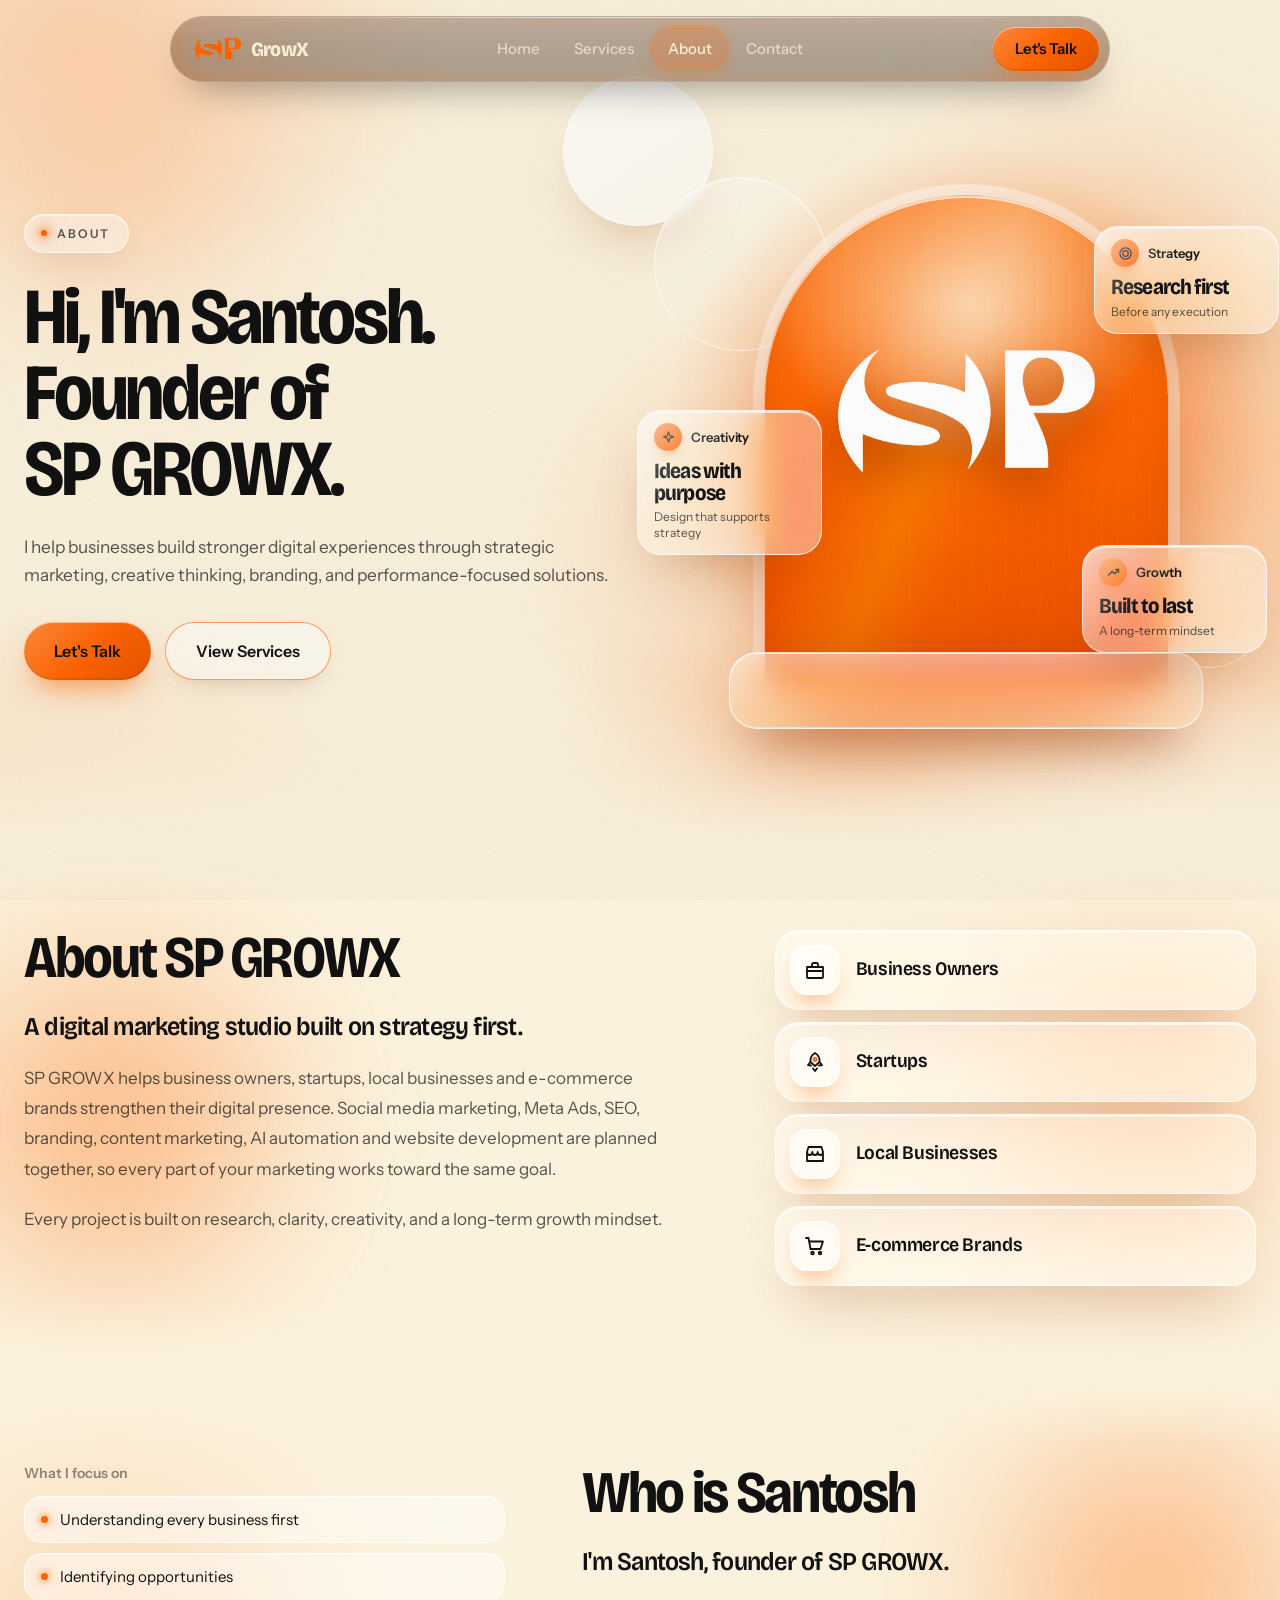
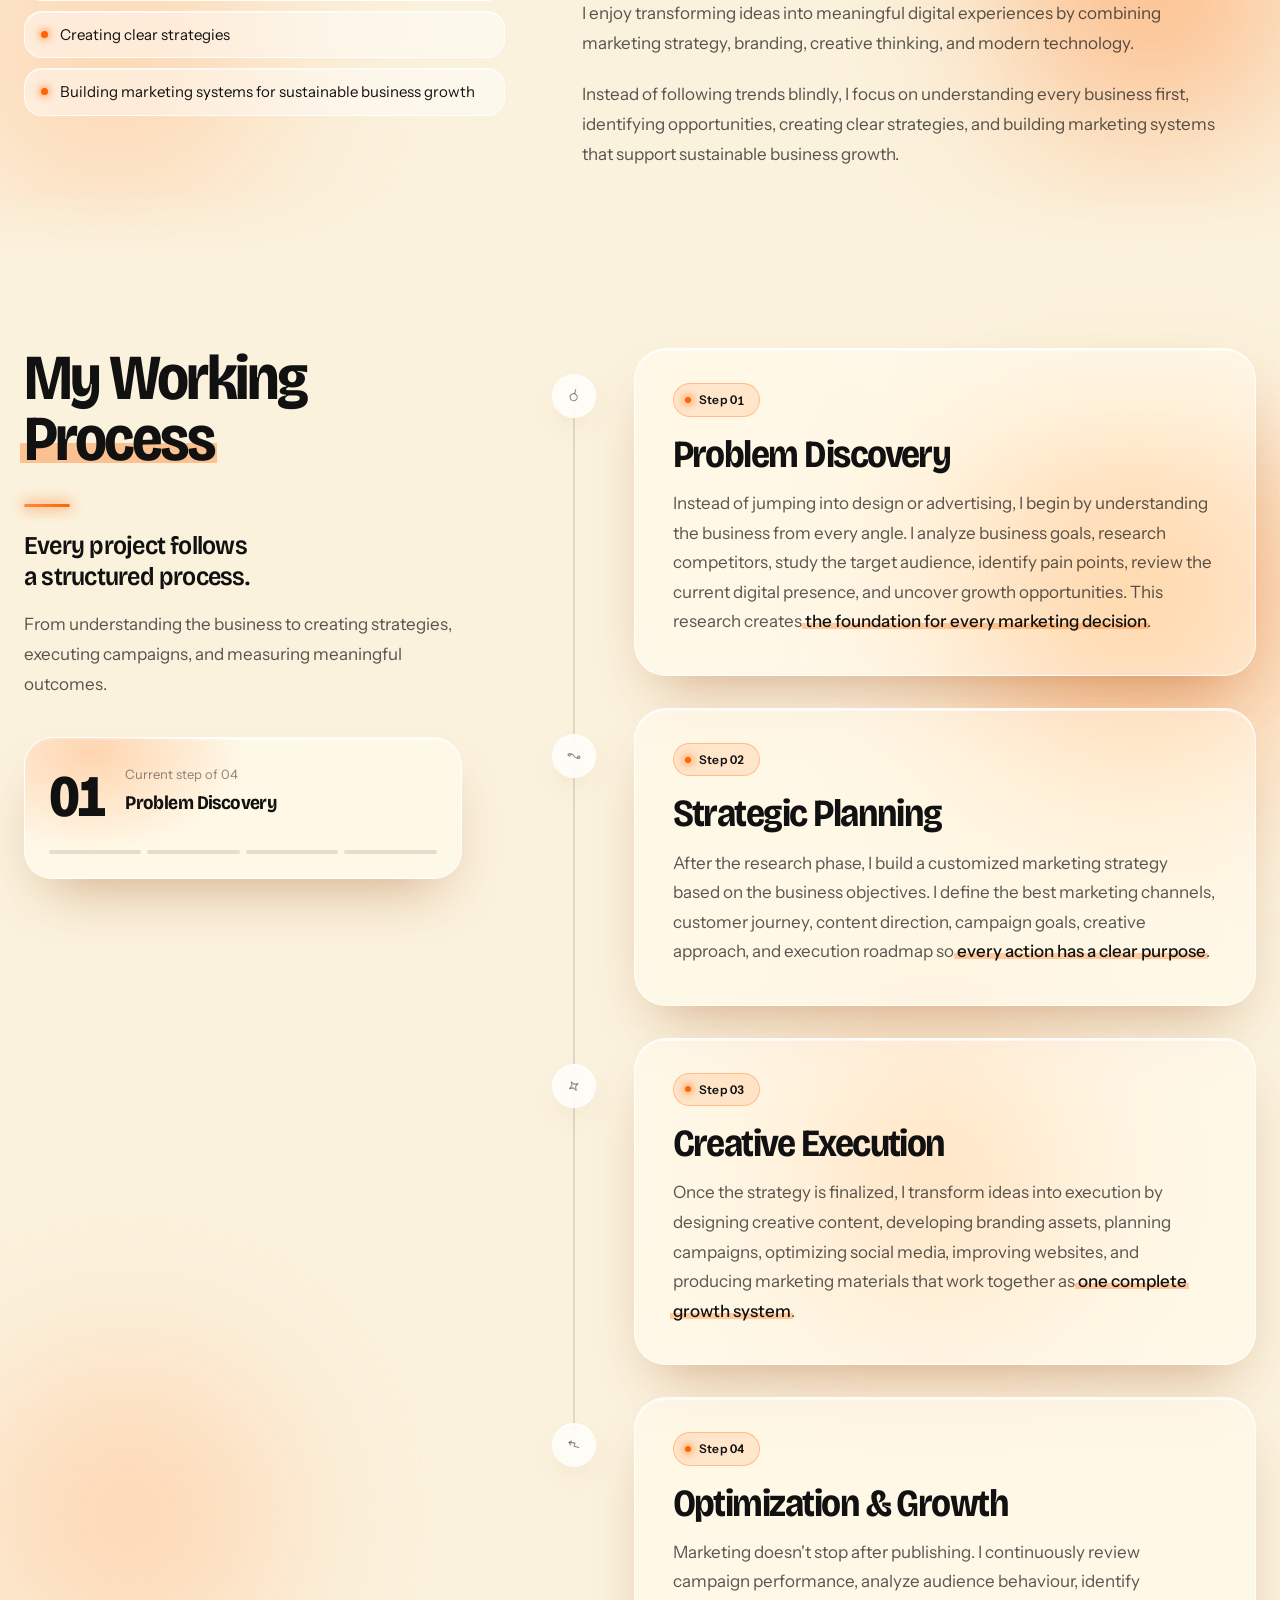
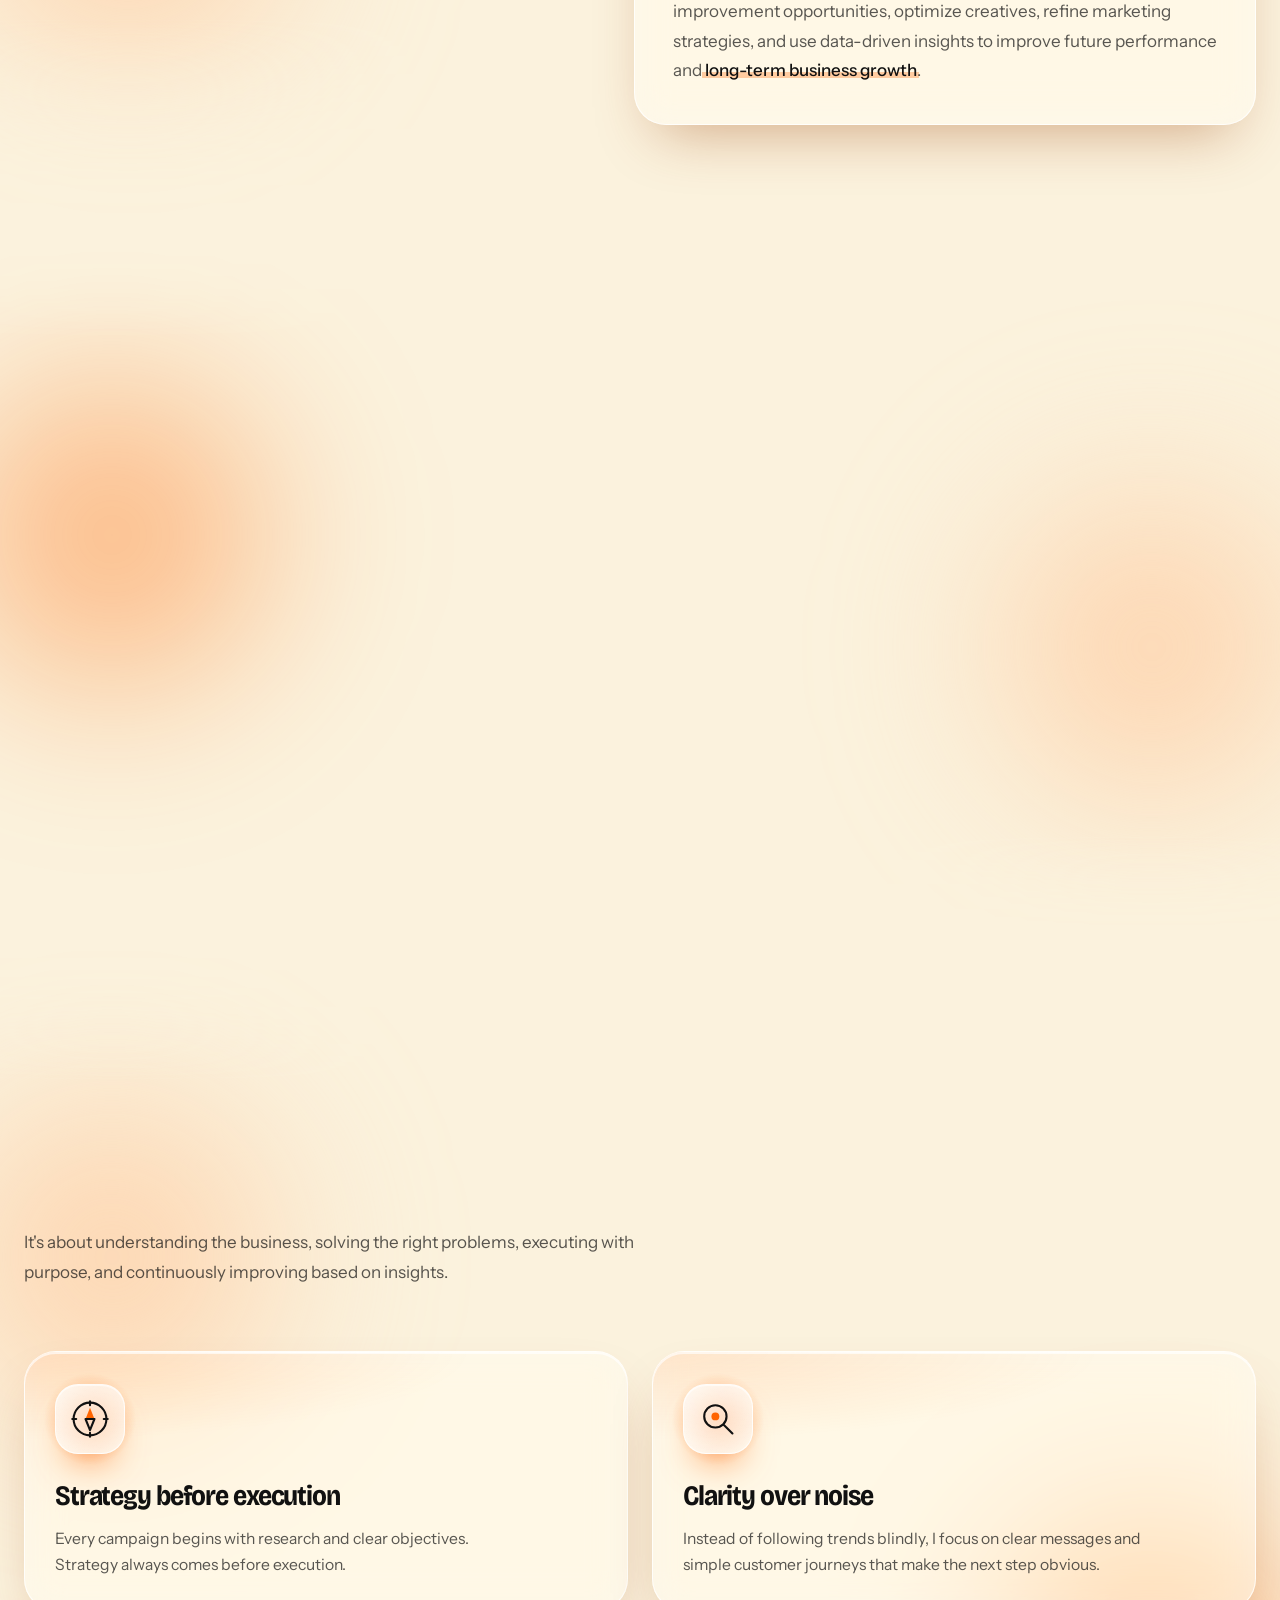
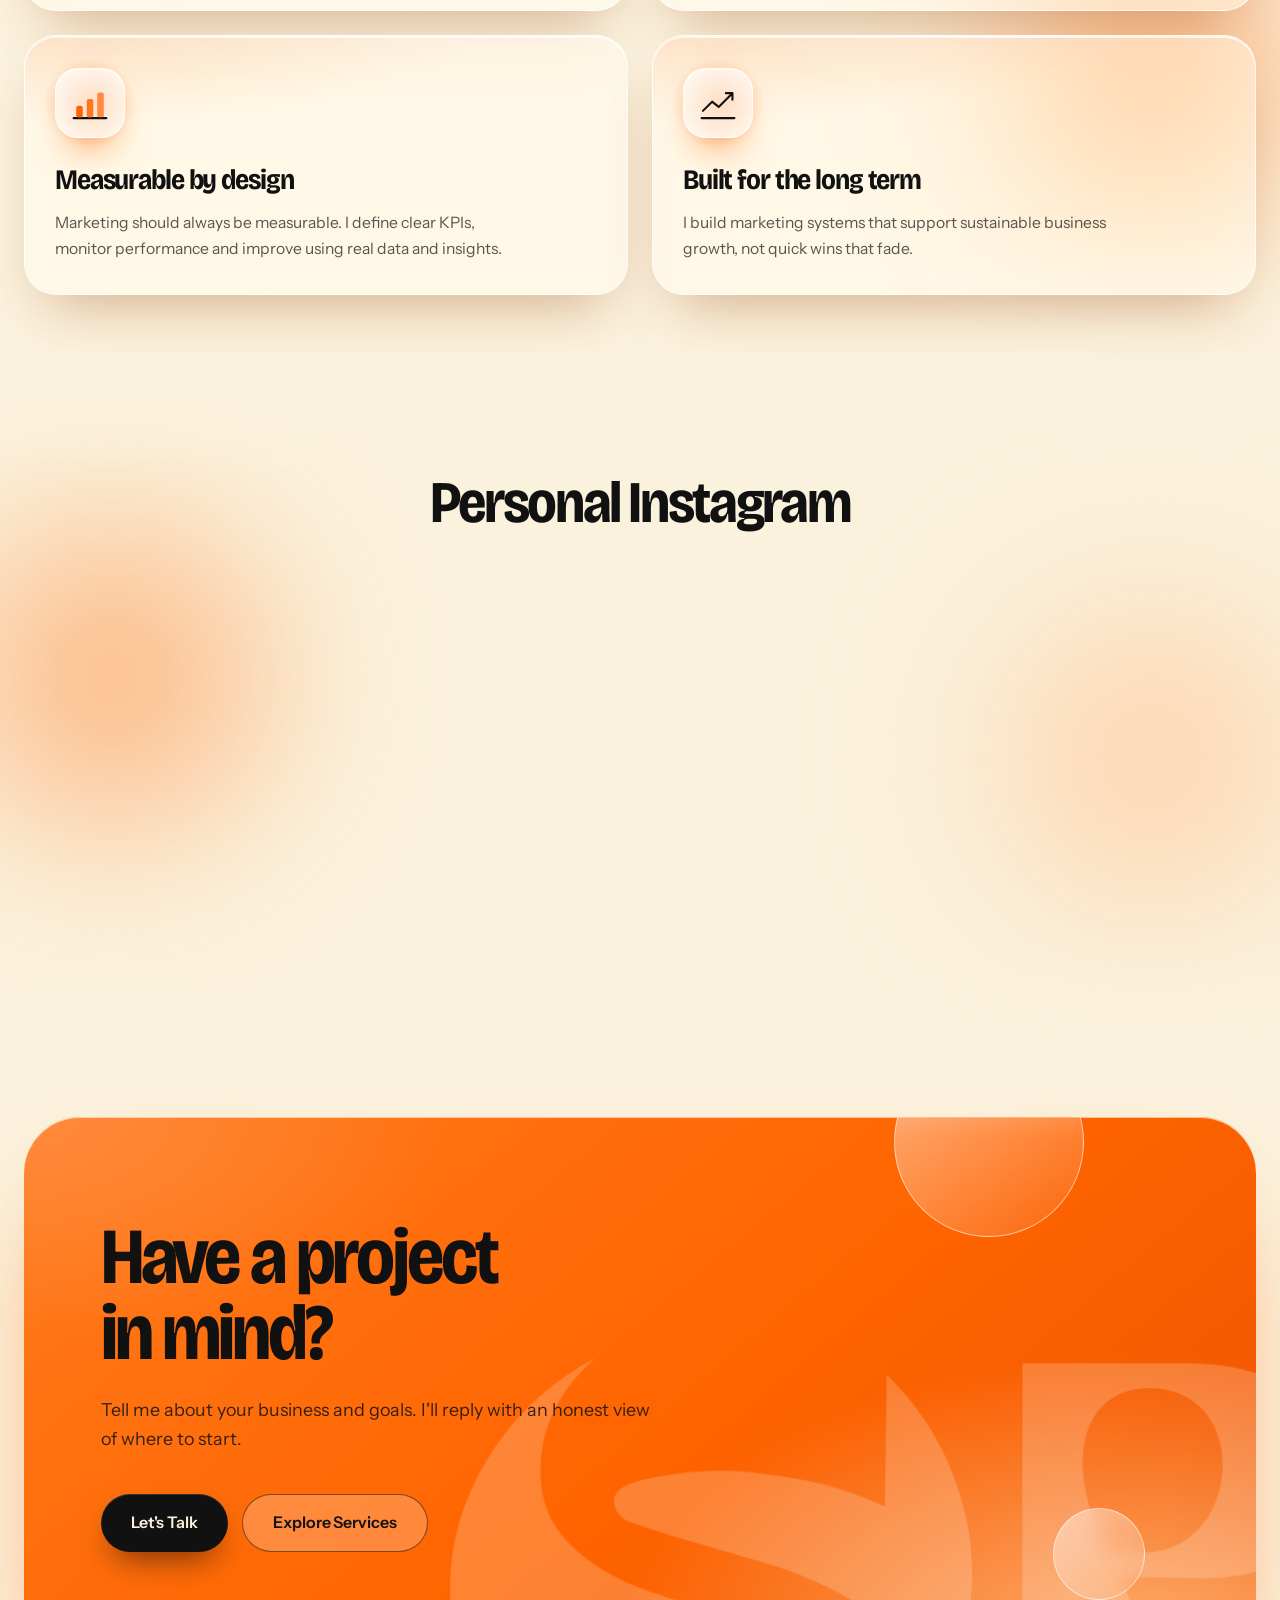
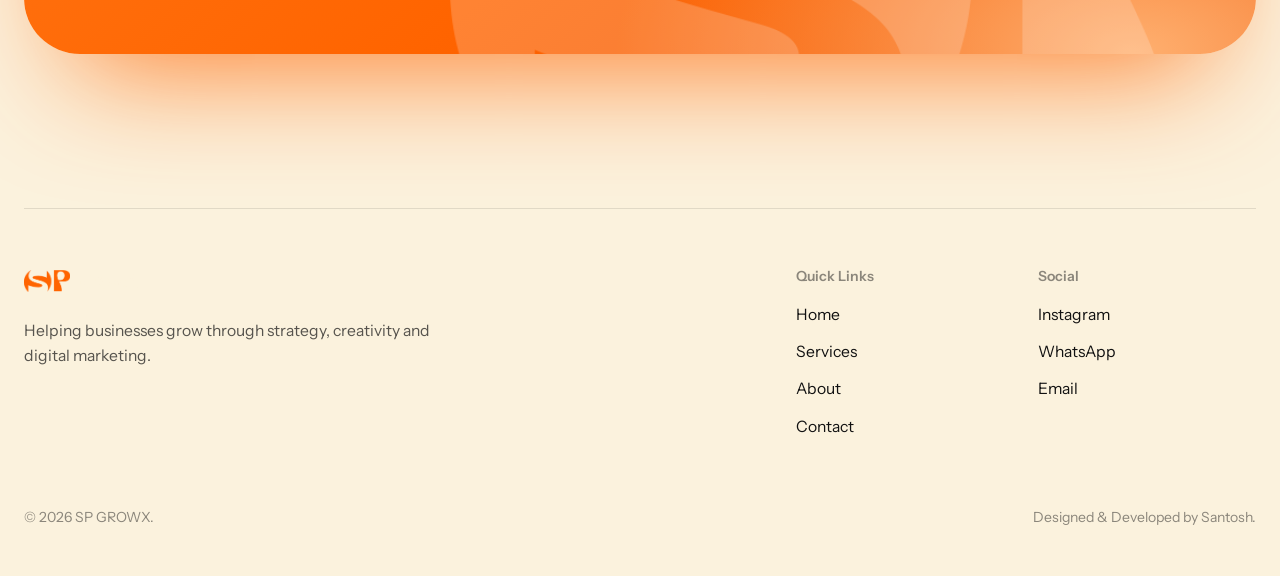
==== commit 0c0042fa: "Update about.html" ====
--- a/about.html
+++ b/about.html
@@ -19,6 +19,16 @@
 <link rel="stylesheet" href="assets/css/style.css">
 <script>(function(){var d=document.documentElement;d.classList.add('js');try{if(sessionStorage.getItem('spg-nav')){d.classList.add('nav-seen')}else{sessionStorage.setItem('spg-nav','1')}}catch(e){}})();</script>
 <script src="assets/js/main.js" defer></script>
+  <!-- Google tag (gtag.js) -->
+<script async src="https://www.googletagmanager.com/gtag/js?id=G-EP1KW8PTTX"></script>
+
+<script>
+window.dataLayer = window.dataLayer || [];
+function gtag(){dataLayer.push(arguments);}
+gtag('js', new Date());
+
+gtag('config', 'G-EP1KW8PTTX');
+</script>
   <script type="text/javascript">
     (function(c,l,a,r,i,t,y){
         c[a]=c[a]||function(){(c[a].q=c[a].q||[]).push(arguments)};
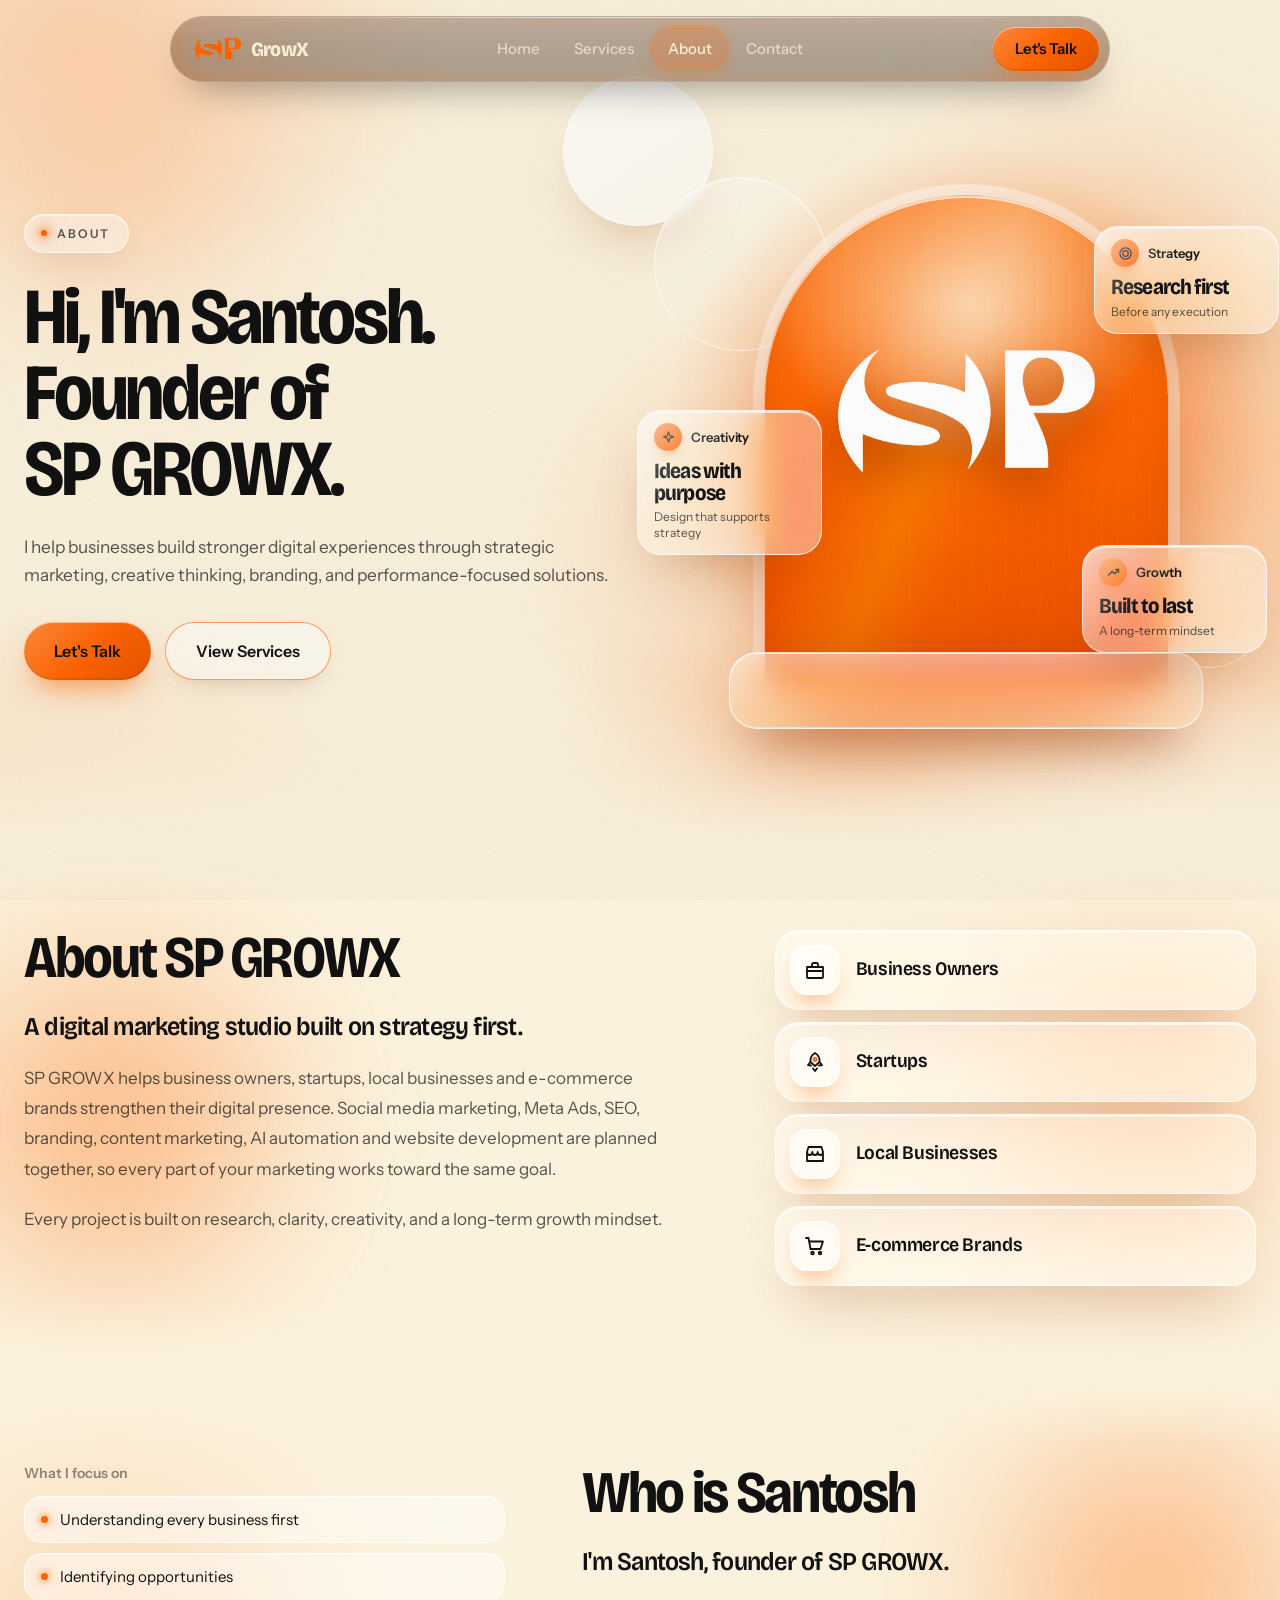
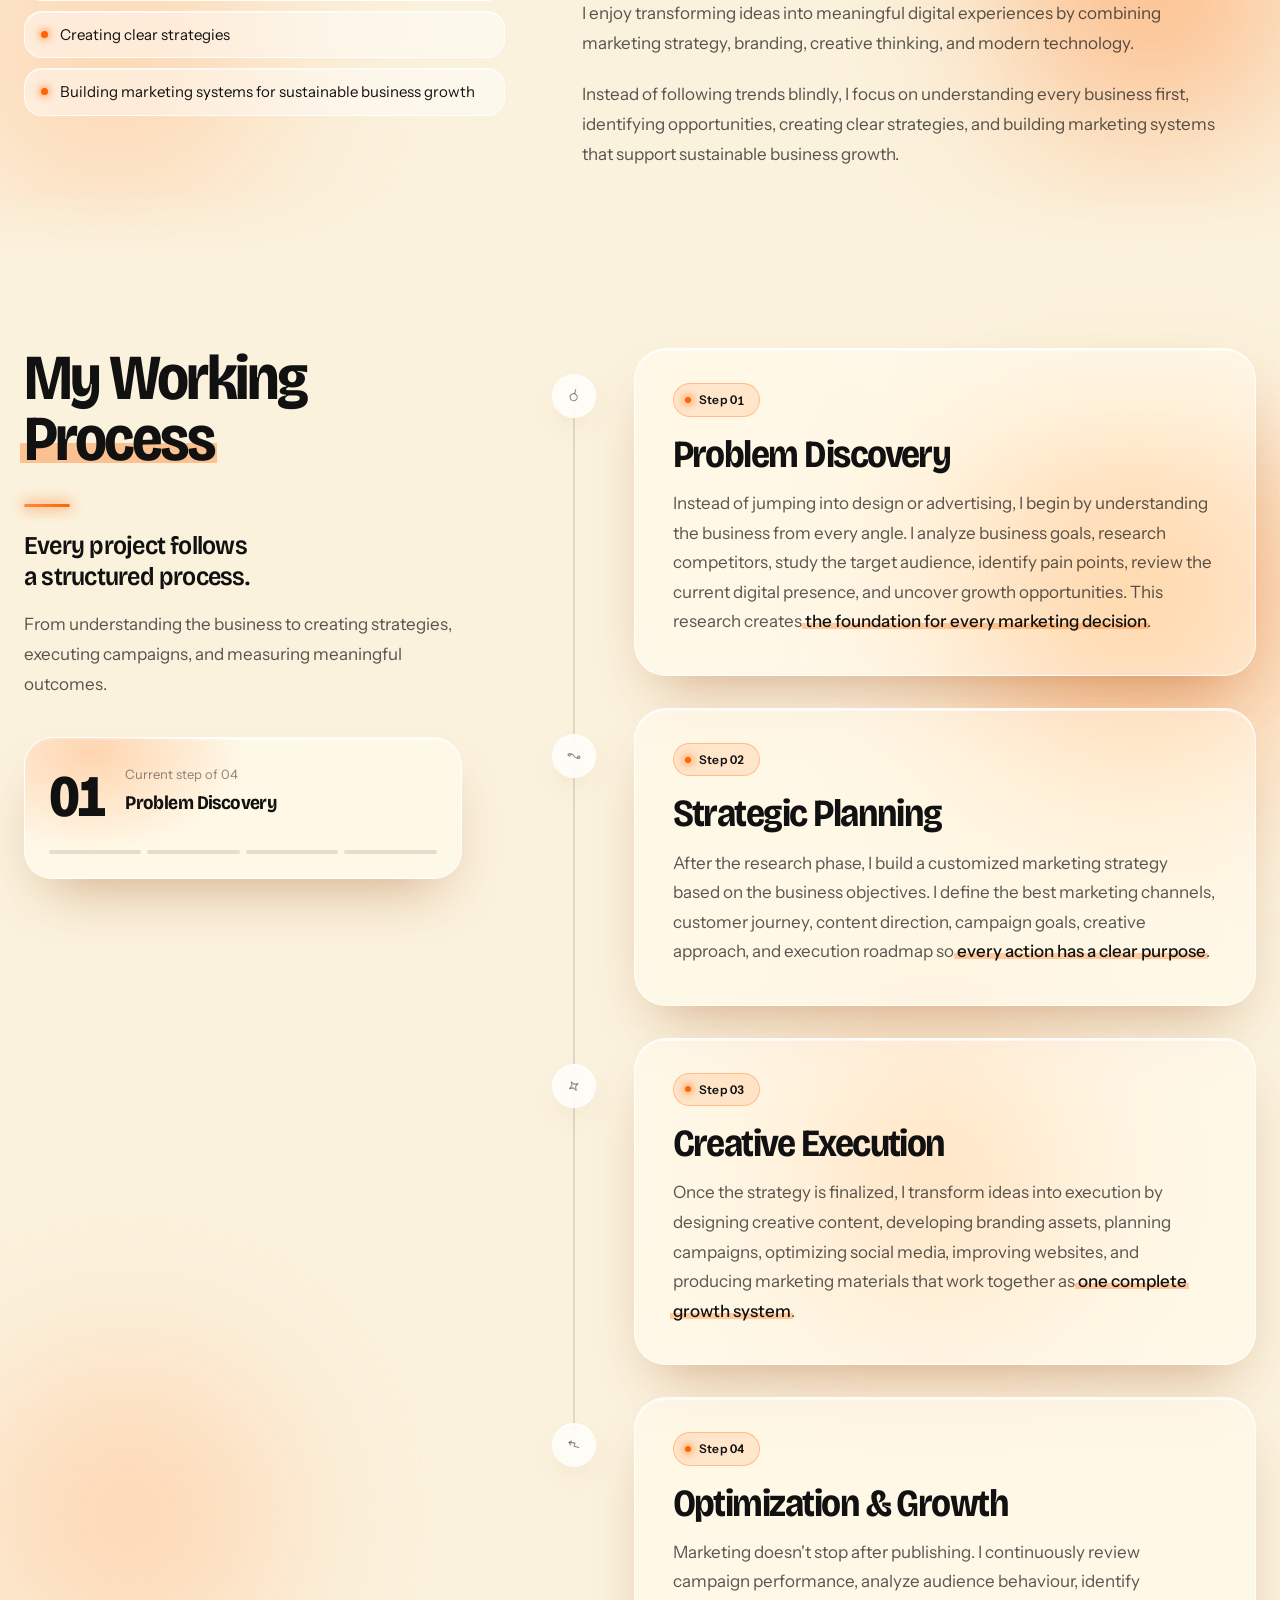
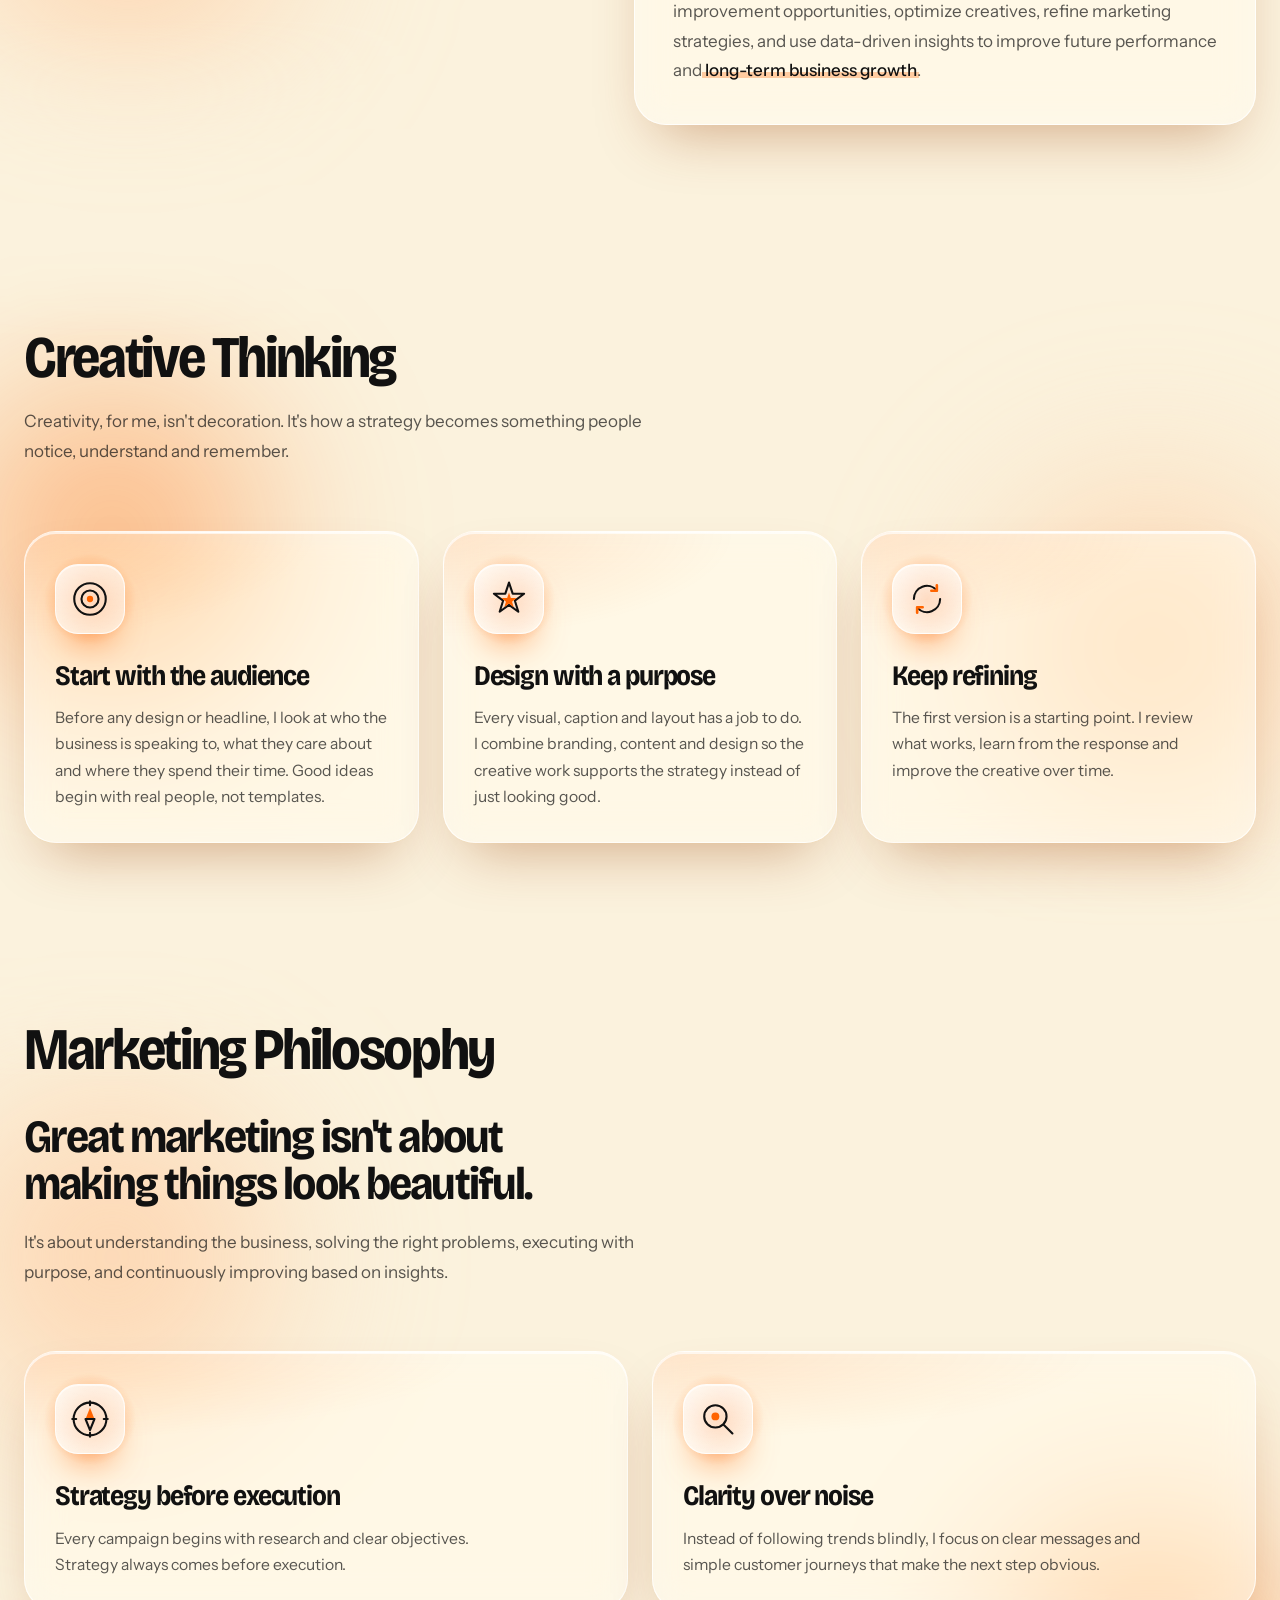
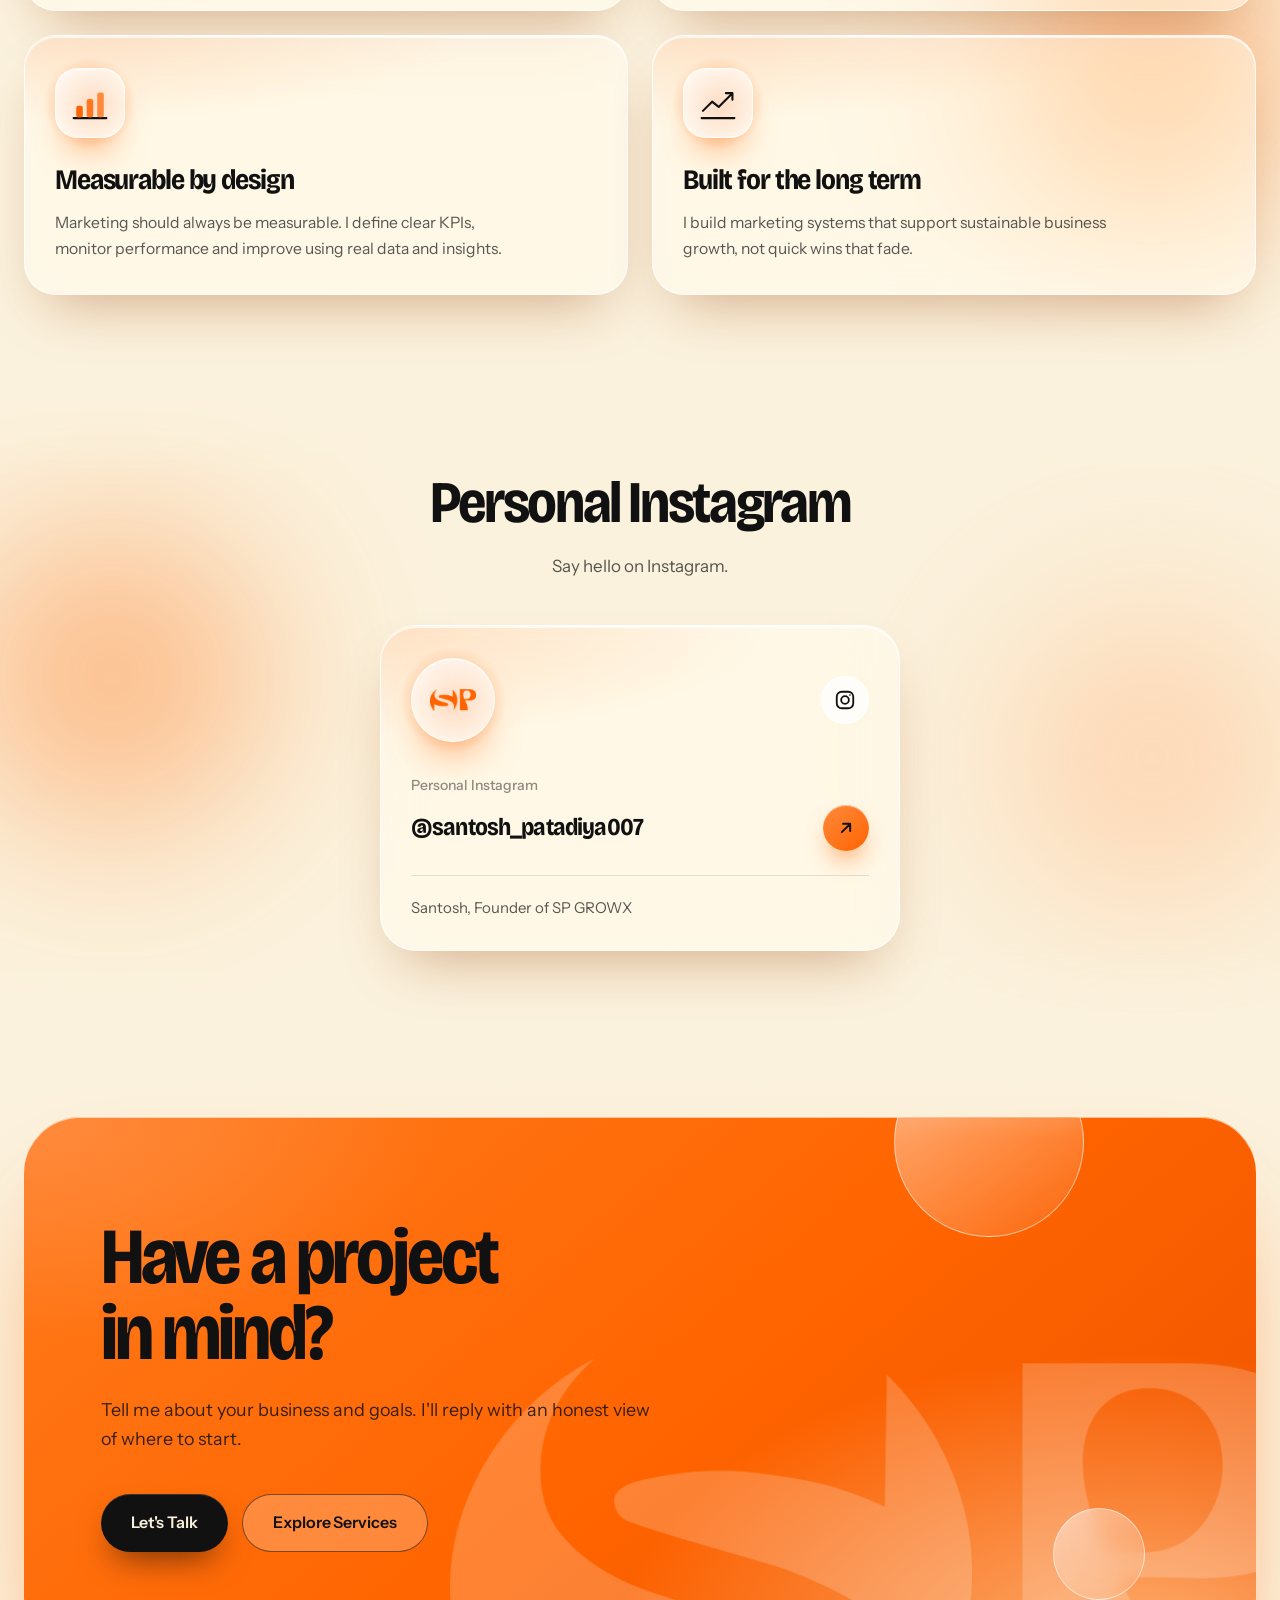
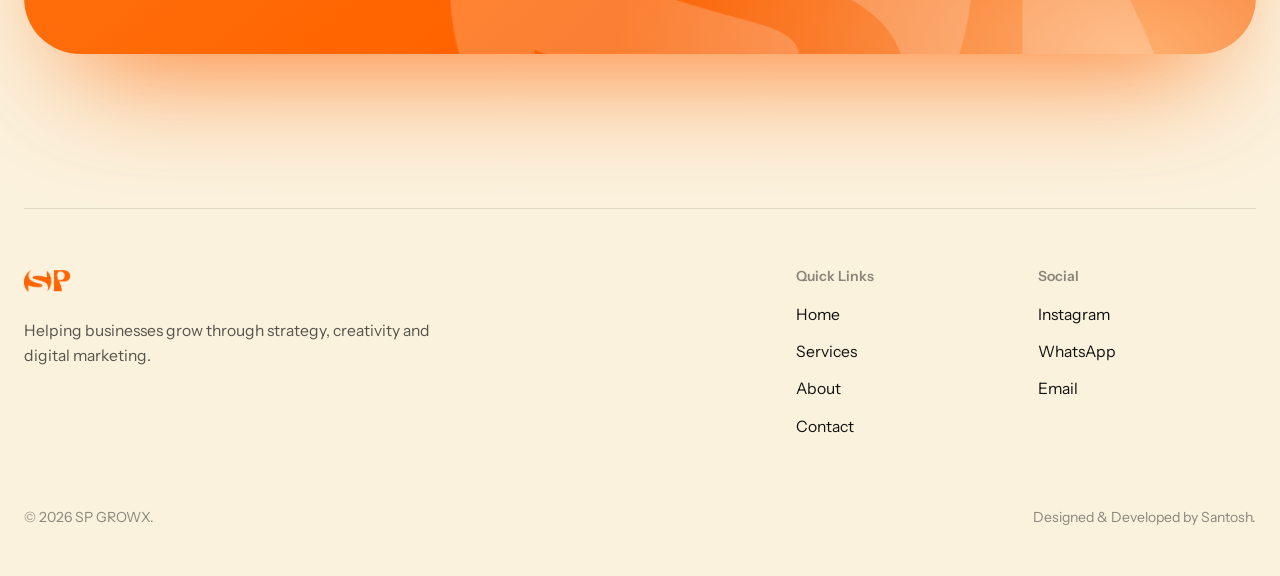
==== commit 5ada9e60: "Update meta pixel about.html" ====
--- a/about.html
+++ b/about.html
@@ -36,6 +36,23 @@
         y=l.getElementsByTagName(r)[0];y.parentNode.insertBefore(t,y);
     })(window, document, "clarity", "script", "ytvg57fbgr");
 </script>
+  <!-- Meta Pixel Code -->
+<script>
+!function(f,b,e,v,n,t,s)
+{if(f.fbq)return;n=f.fbq=function(){n.callMethod?
+n.callMethod.apply(n,arguments):n.queue.push(arguments)};
+if(!f._fbq)f._fbq=n;n.push=n;n.loaded=!0;n.version='2.0';
+n.queue=[];t=b.createElement(e);t.async=!0;
+t.src=v;s=b.getElementsByTagName(e)[0];
+s.parentNode.insertBefore(t,s)}(window, document,'script',
+'https://connect.facebook.net/en_US/fbevents.js');
+fbq('init', '1133868522913996');
+fbq('track', 'PageView');
+</script>
+<noscript><img height="1" width="1" style="display:none"
+src="https://www.facebook.com/tr?id=1133868522913996&ev=PageView&noscript=1"
+/></noscript>
+<!-- End Meta Pixel Code -->
 </head>
 <body>
 <a class="skip" href="#main">Skip to content</a>
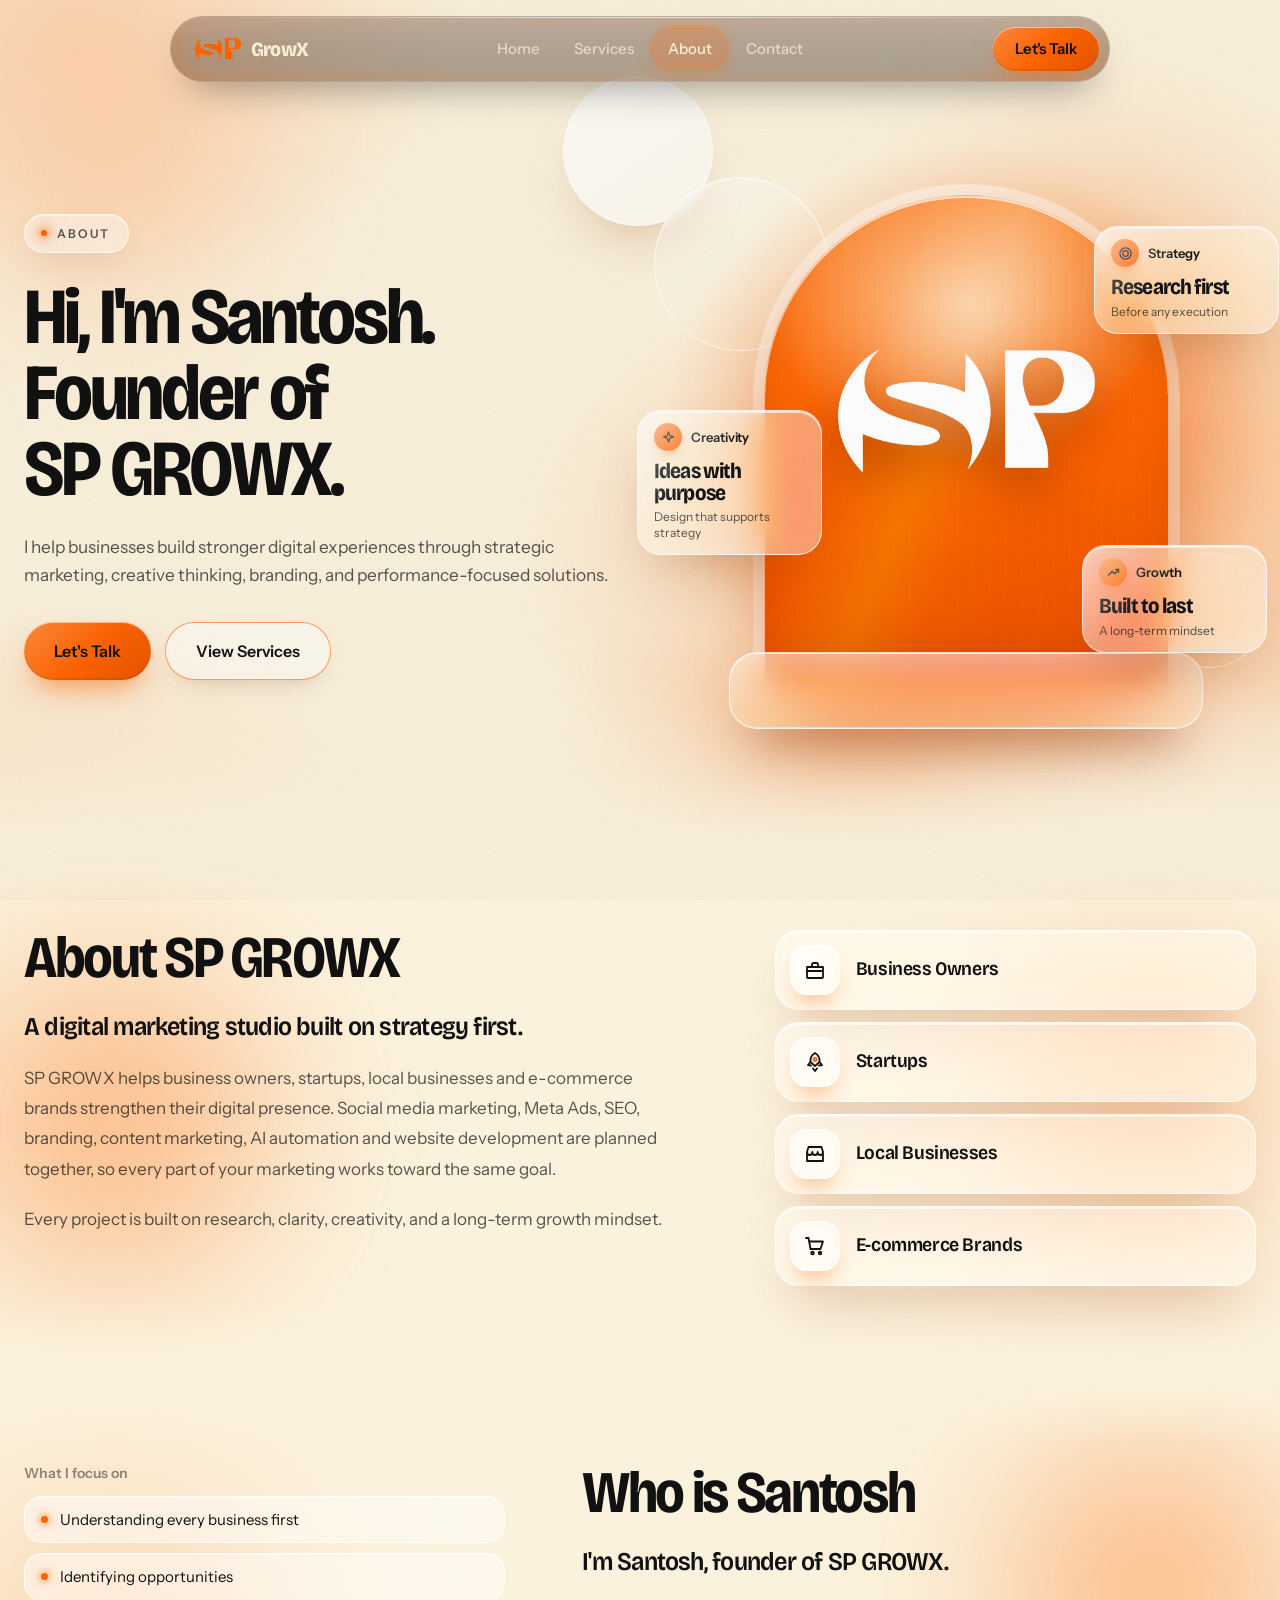
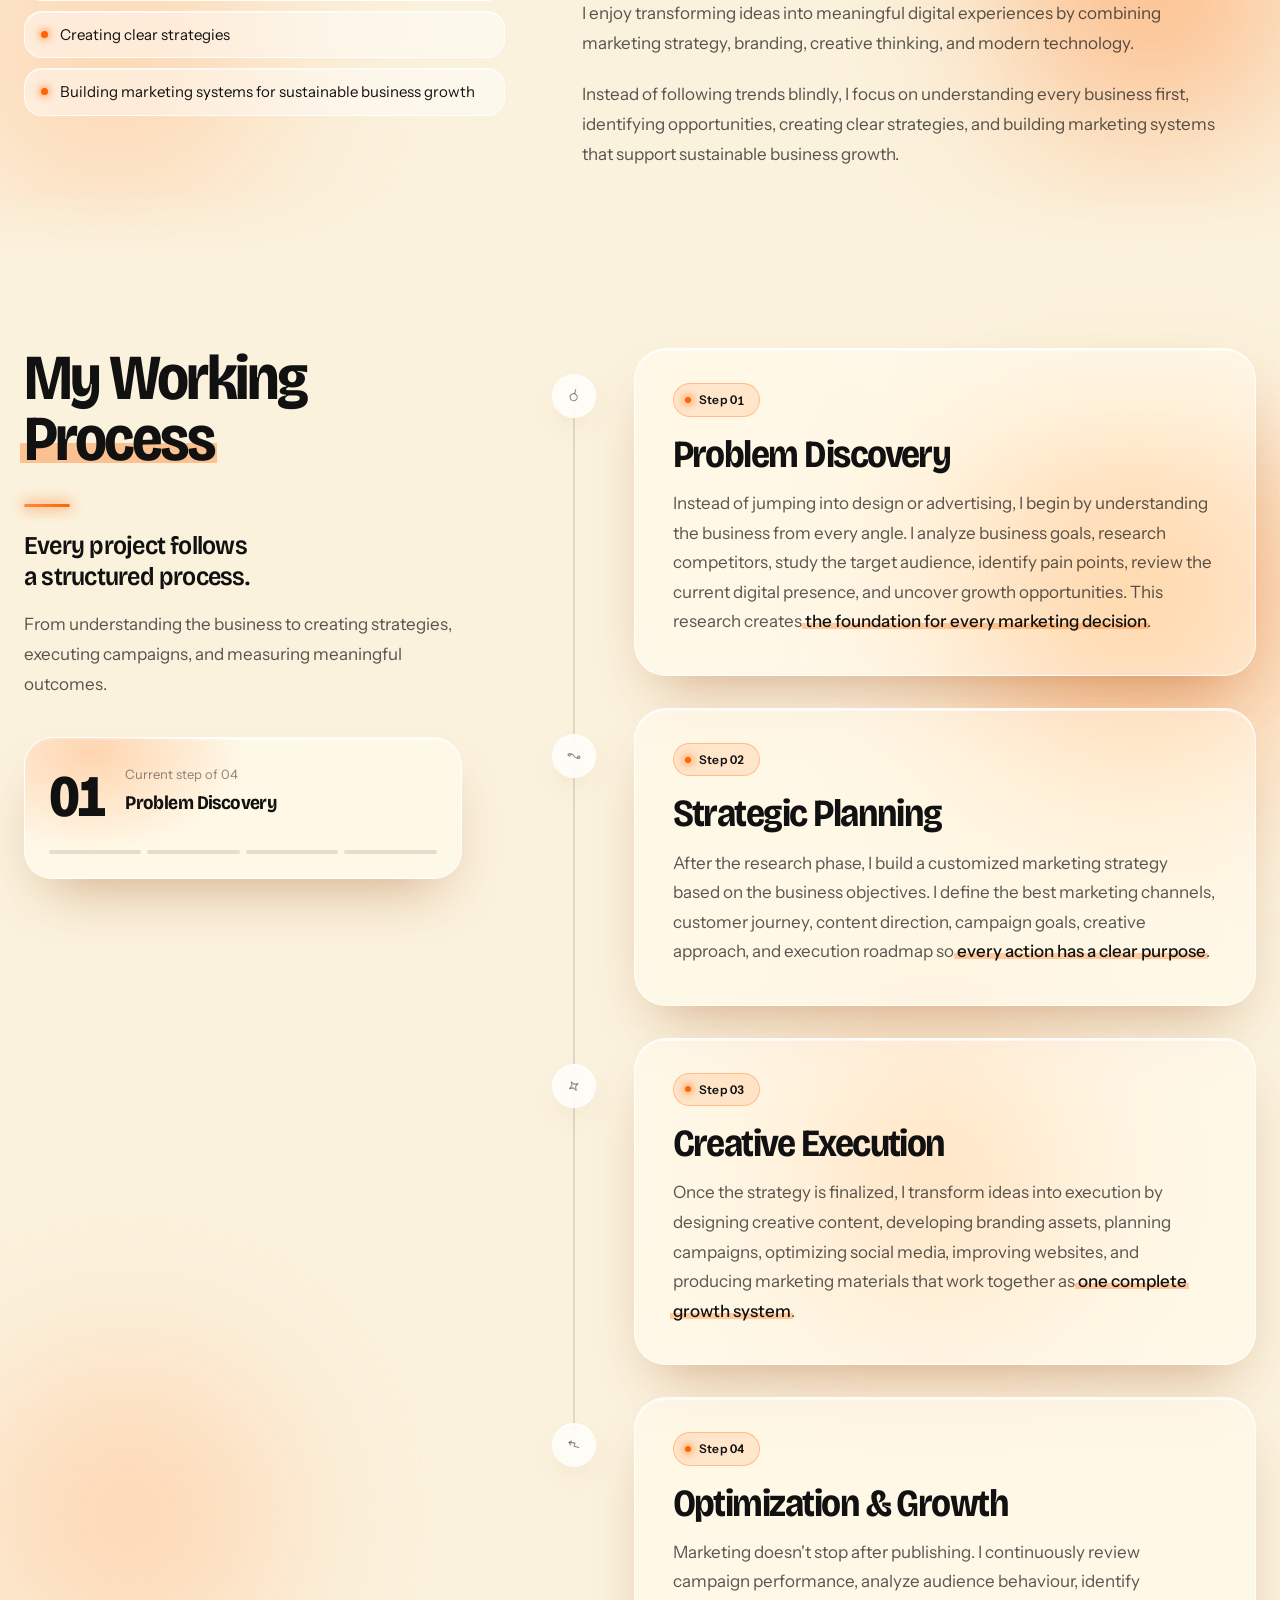
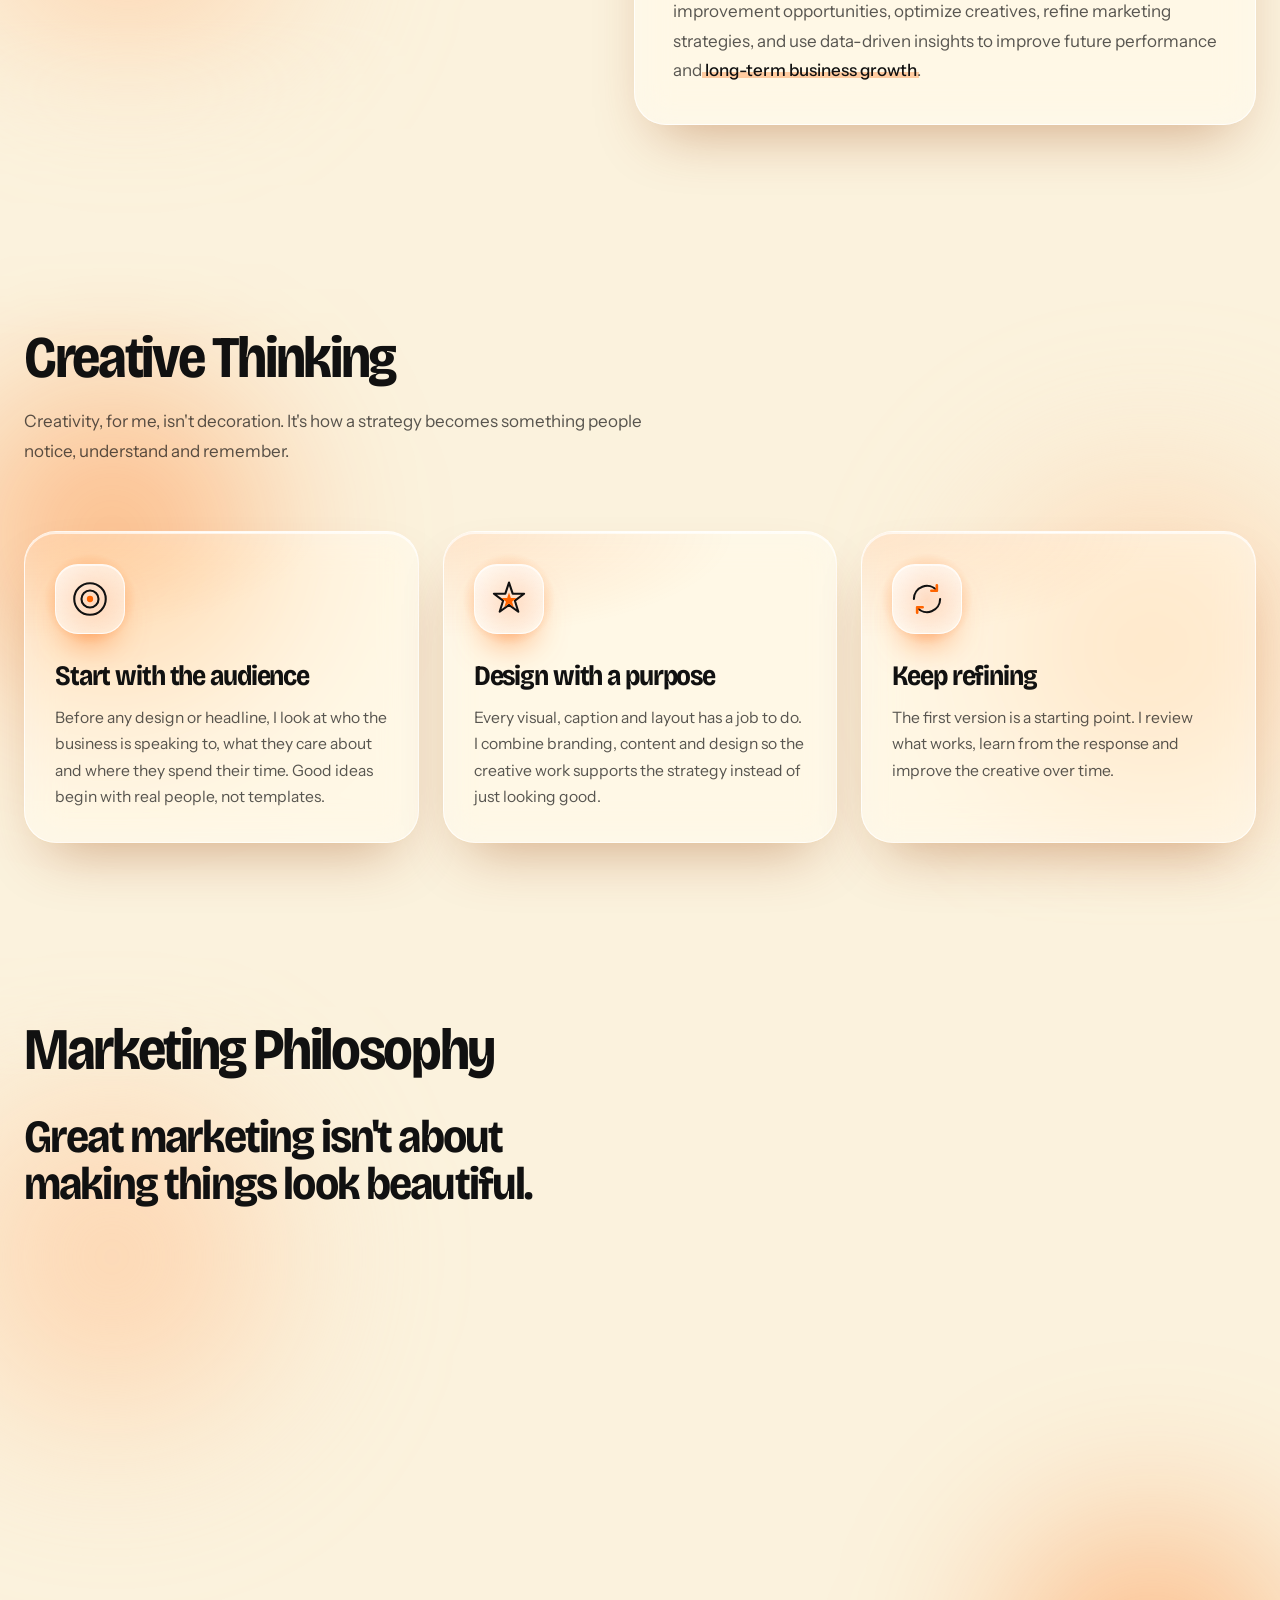
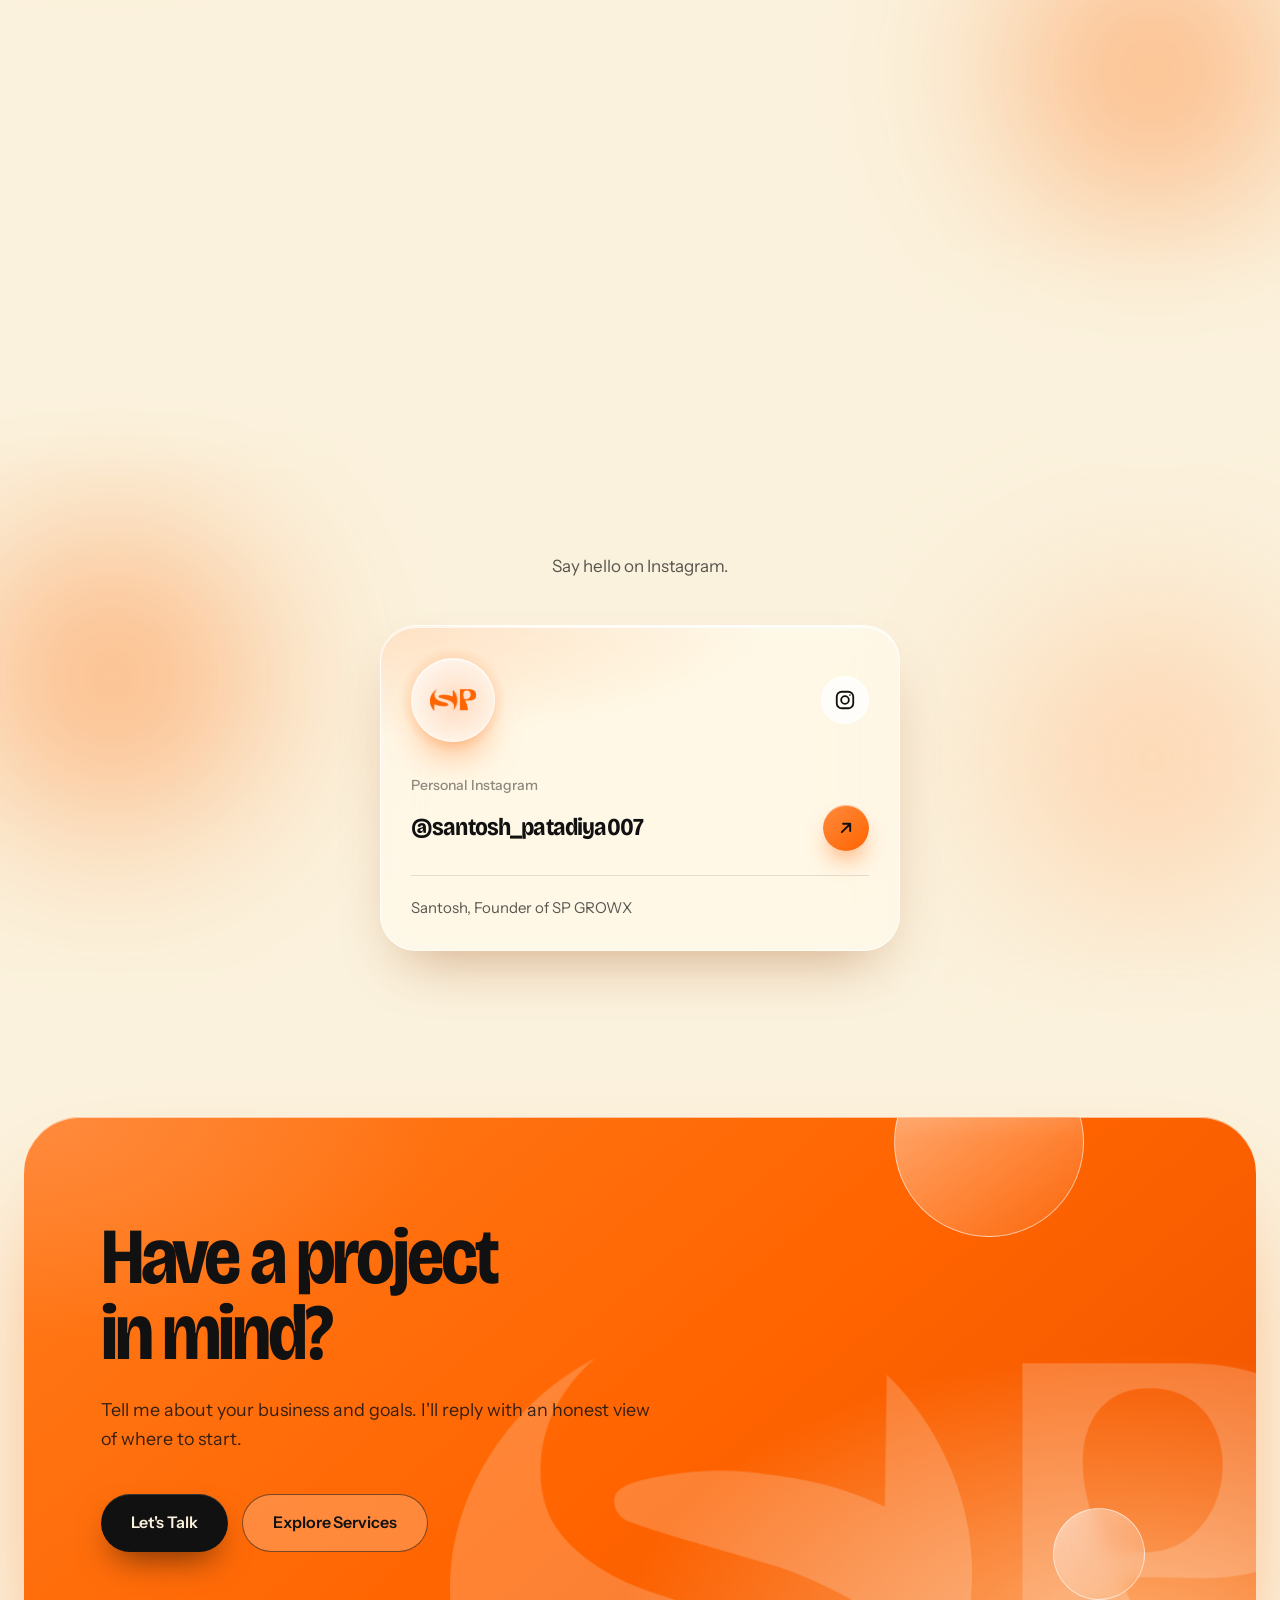
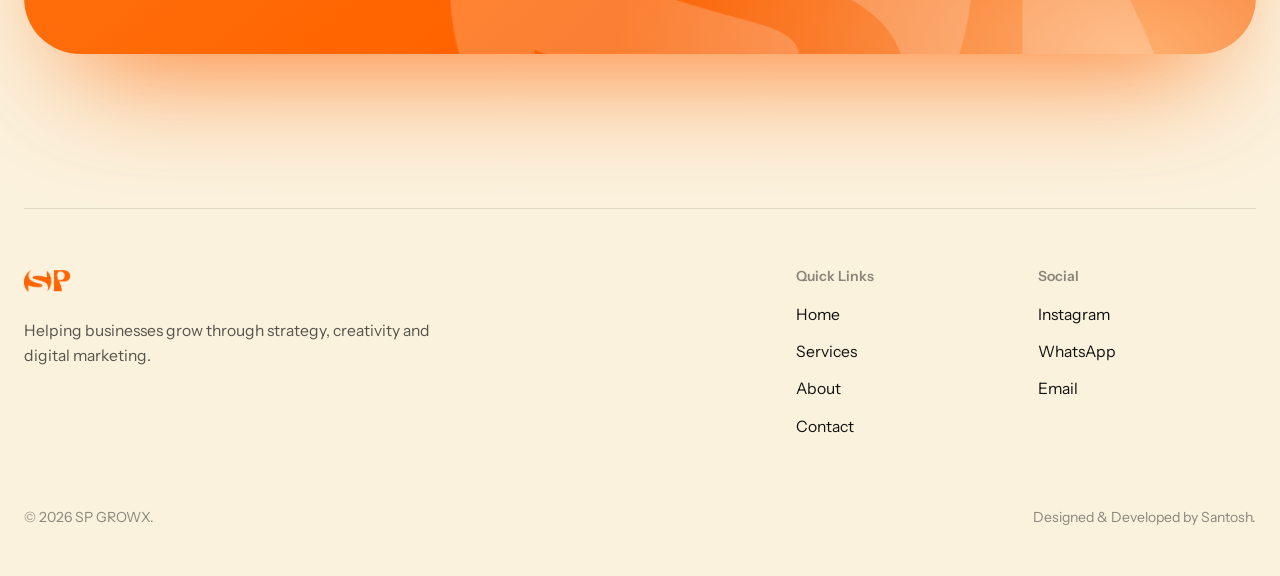
==== commit ff01b808: "Update about.html" ====
--- a/about.html
+++ b/about.html
@@ -29,6 +29,7 @@
 
 gtag('config', 'G-EP1KW8PTTX');
 </script>
+  
   <script type="text/javascript">
     (function(c,l,a,r,i,t,y){
         c[a]=c[a]||function(){(c[a].q=c[a].q||[]).push(arguments)};
@@ -36,6 +37,7 @@
         y=l.getElementsByTagName(r)[0];y.parentNode.insertBefore(t,y);
     })(window, document, "clarity", "script", "ytvg57fbgr");
 </script>
+  
   <!-- Meta Pixel Code -->
 <script>
 !function(f,b,e,v,n,t,s)
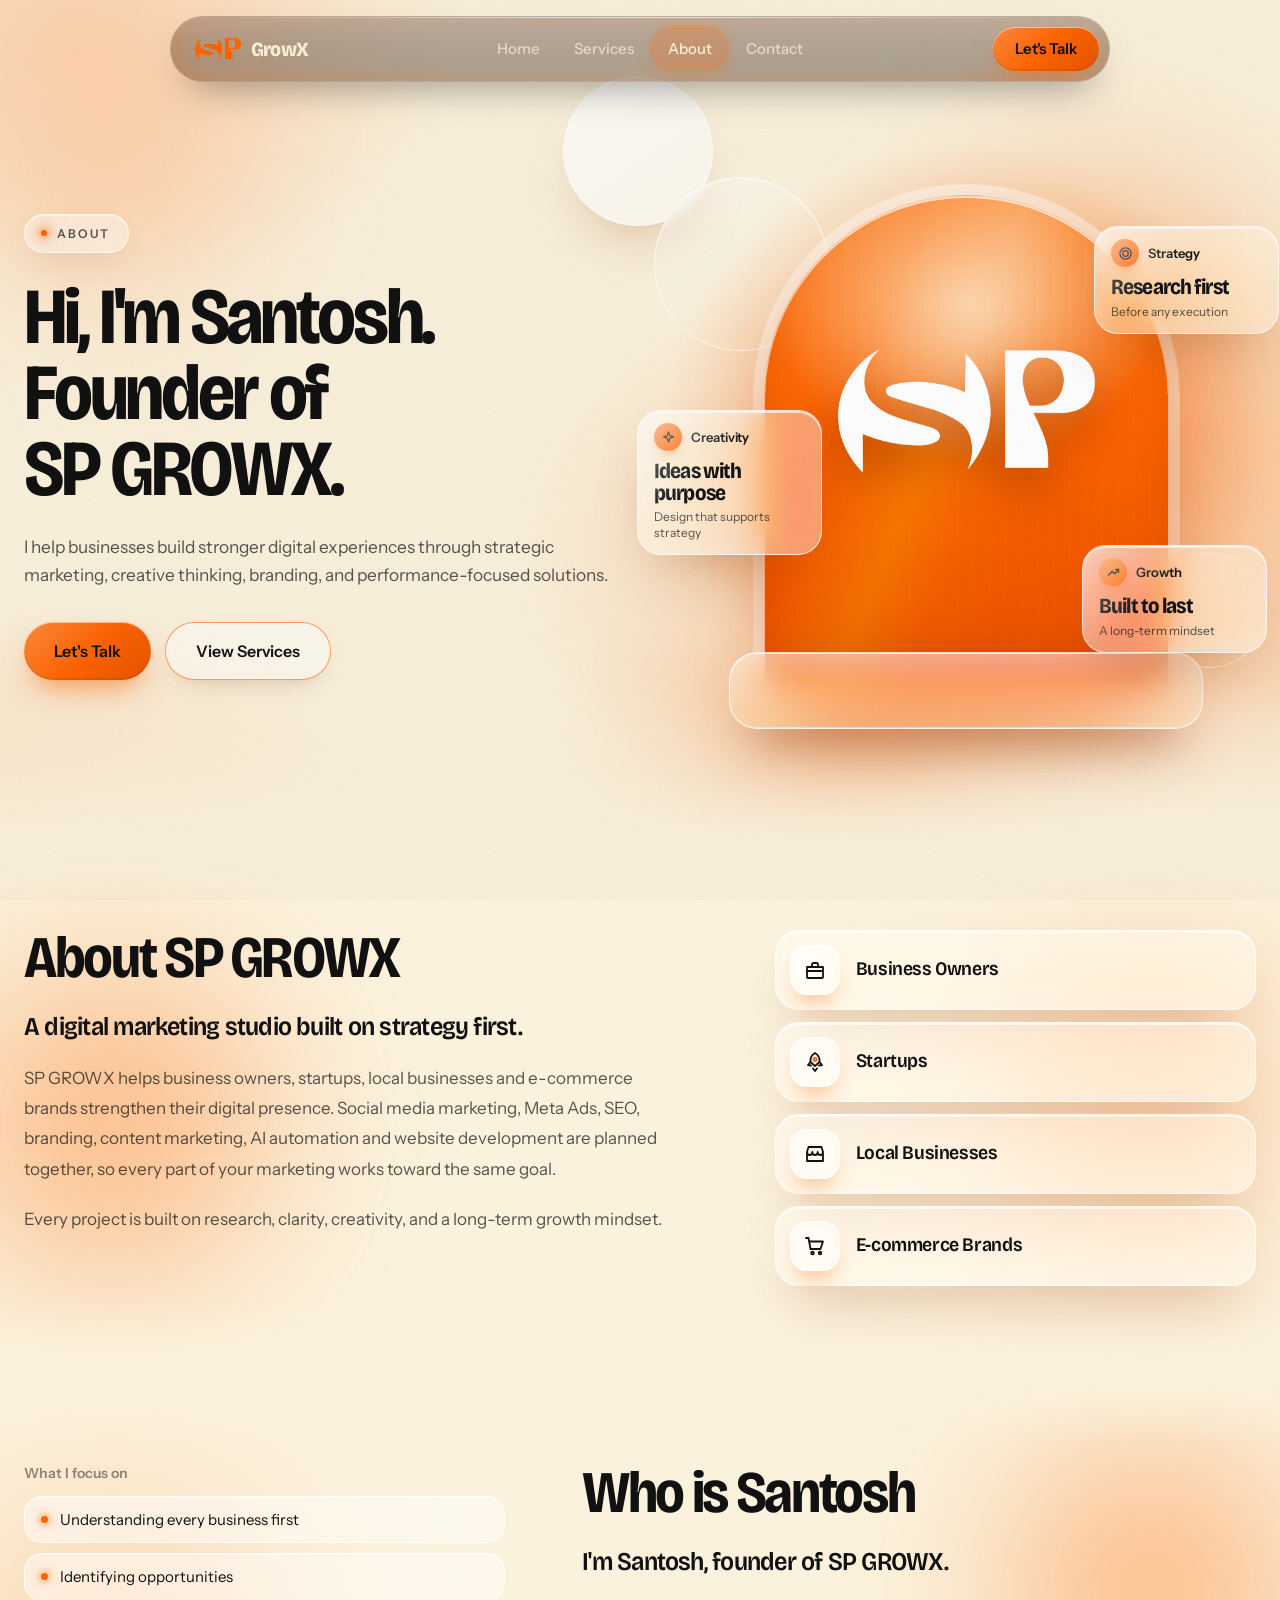
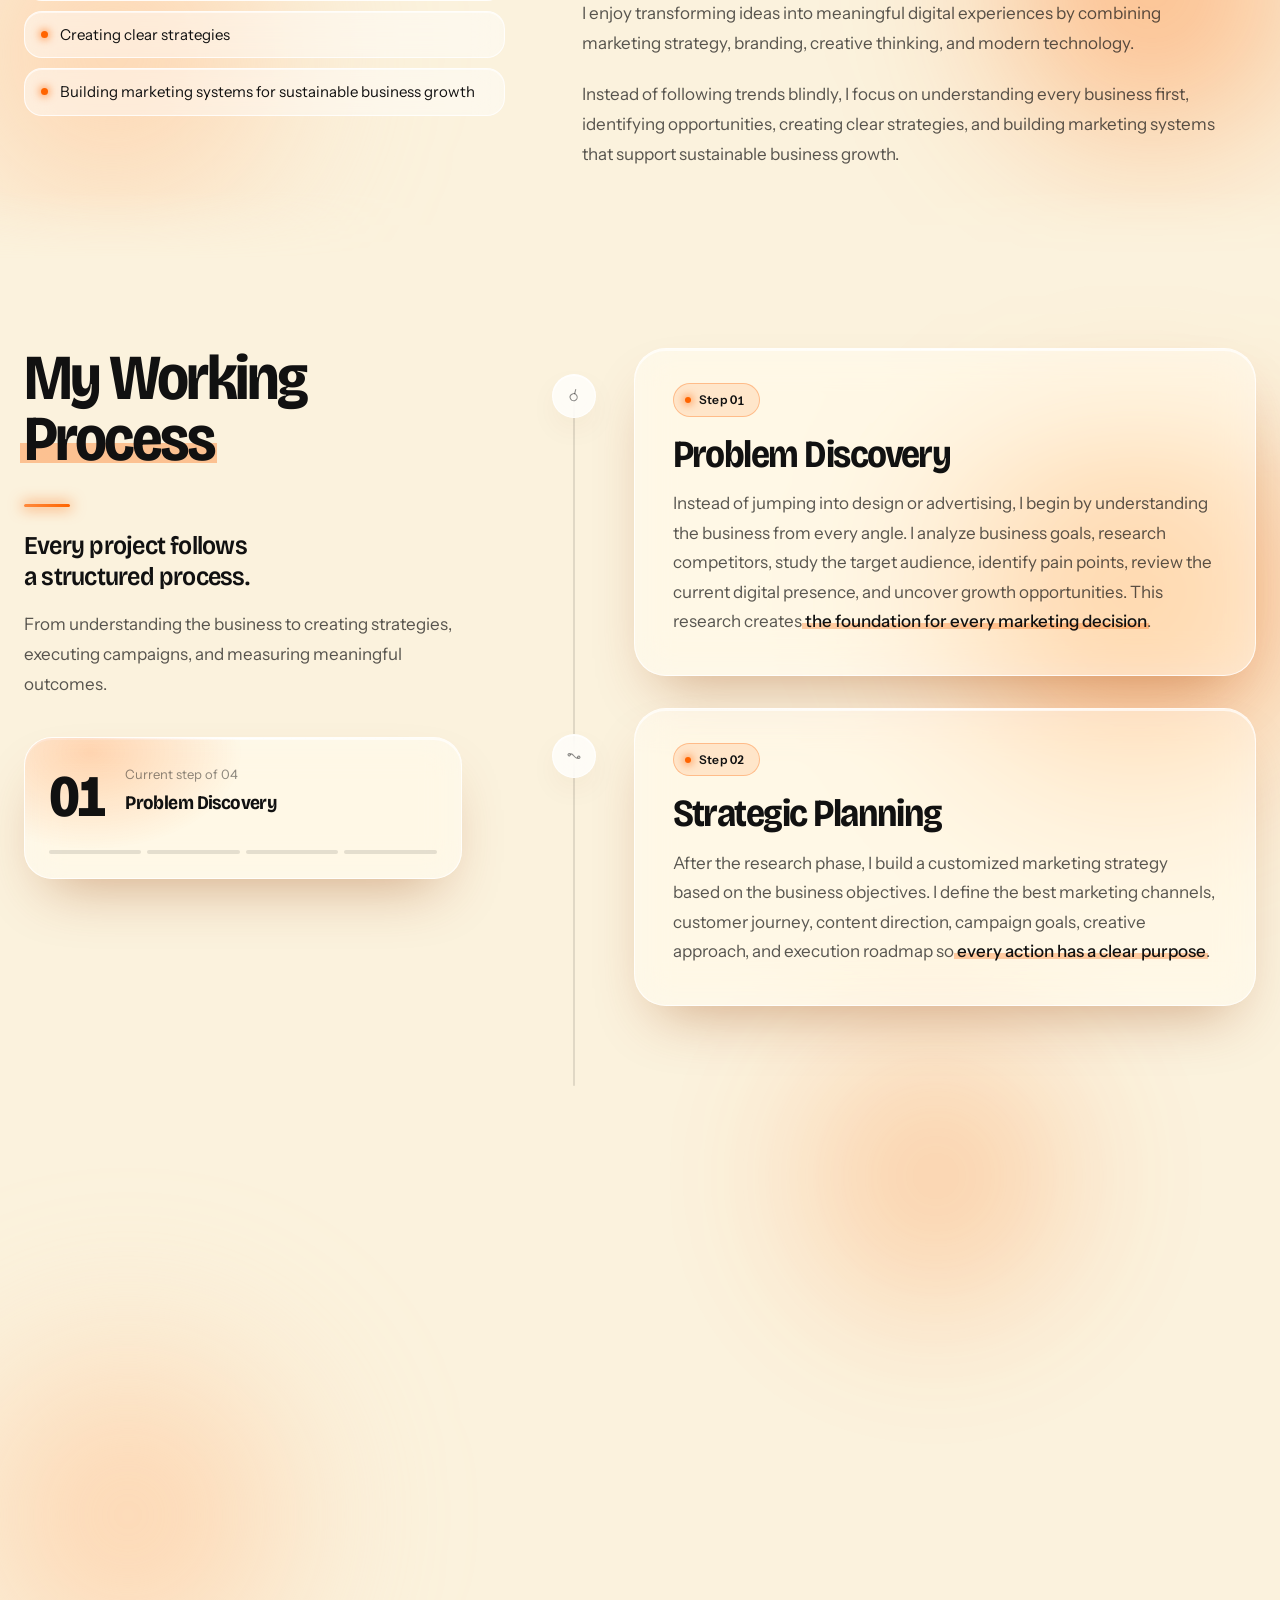
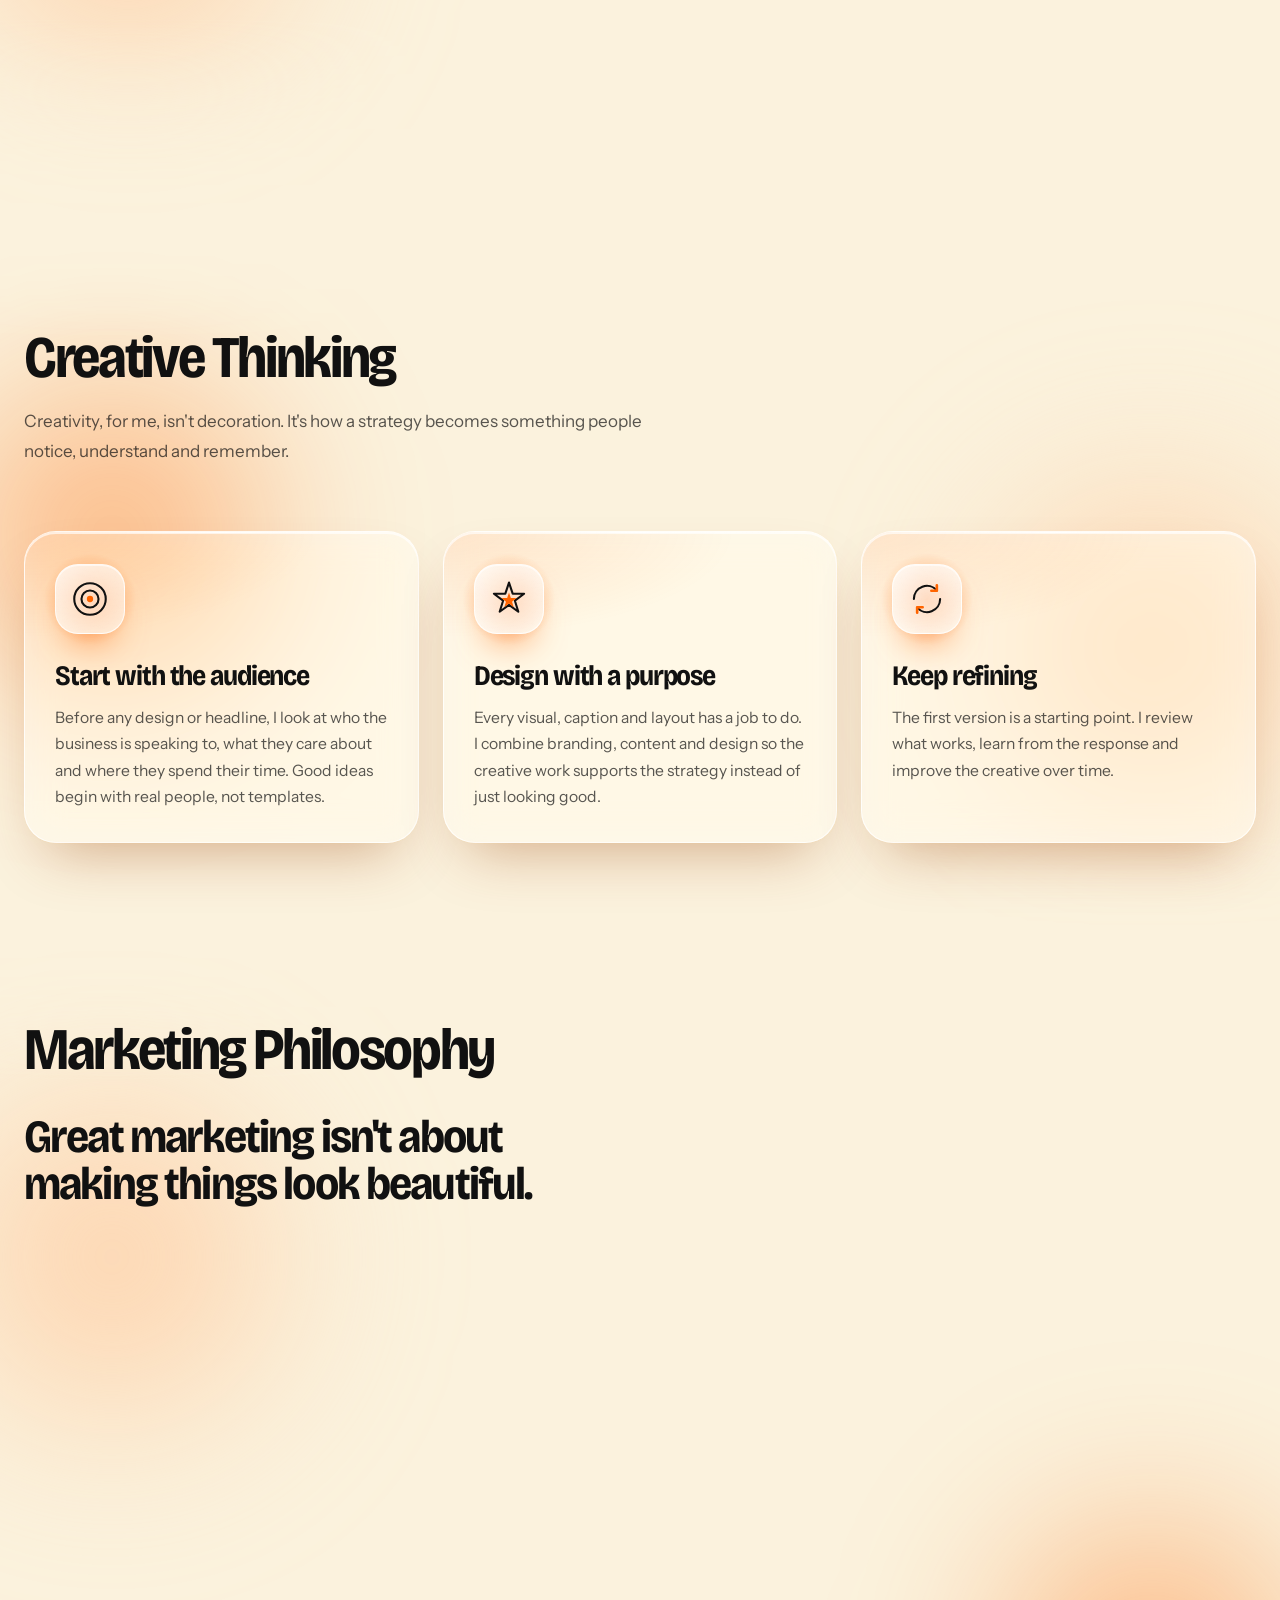
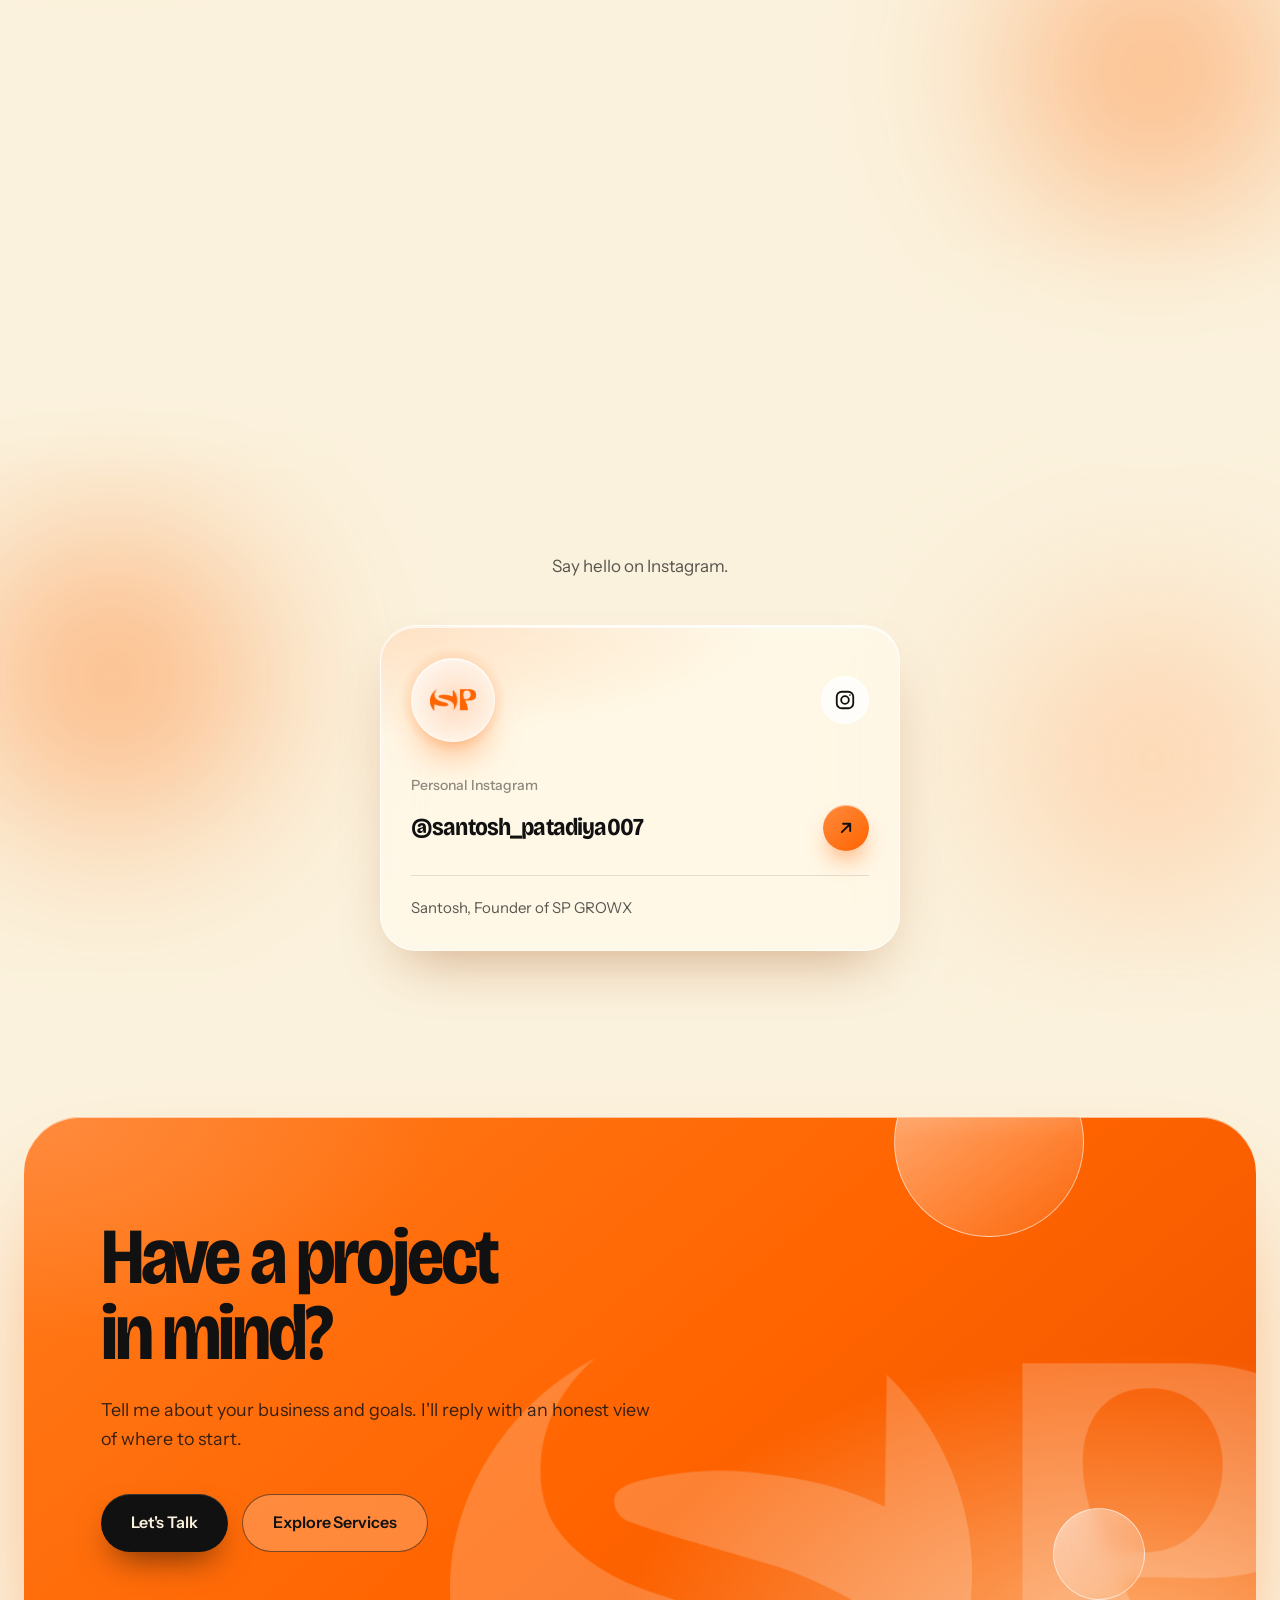
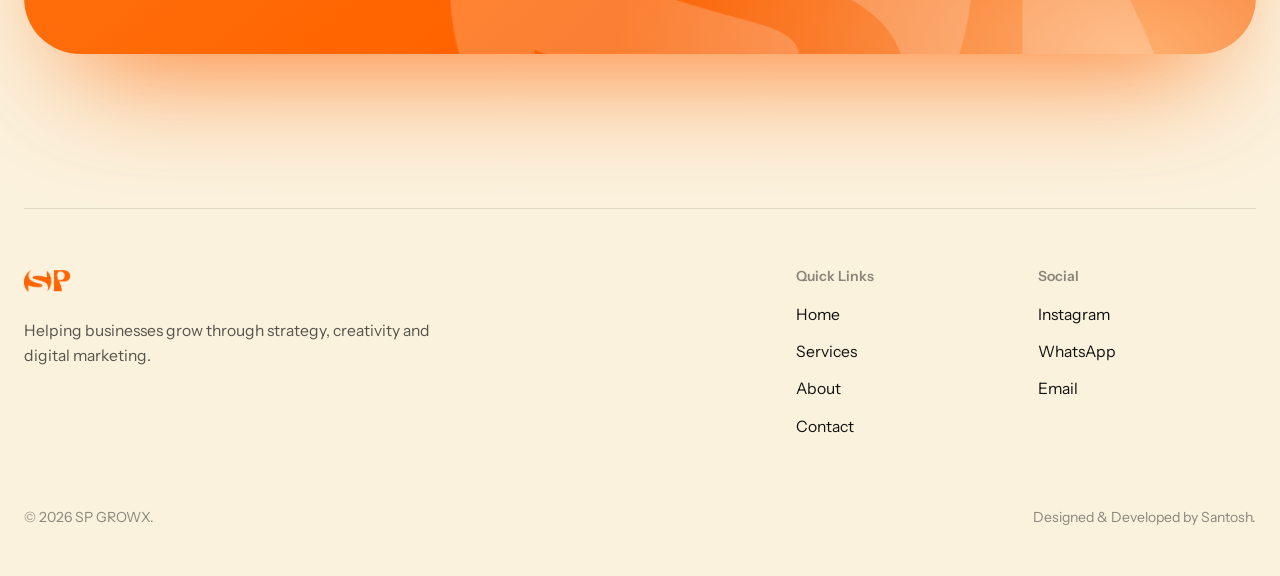
==== commit be72bd4e: "Update about.html" ====
--- a/about.html
+++ b/about.html
@@ -38,7 +38,7 @@
     })(window, document, "clarity", "script", "ytvg57fbgr");
 </script>
   
-  <!-- Meta Pixel Code -->
+<!-- Meta Pixel Code -->
 <script>
 !function(f,b,e,v,n,t,s)
 {if(f.fbq)return;n=f.fbq=function(){n.callMethod?
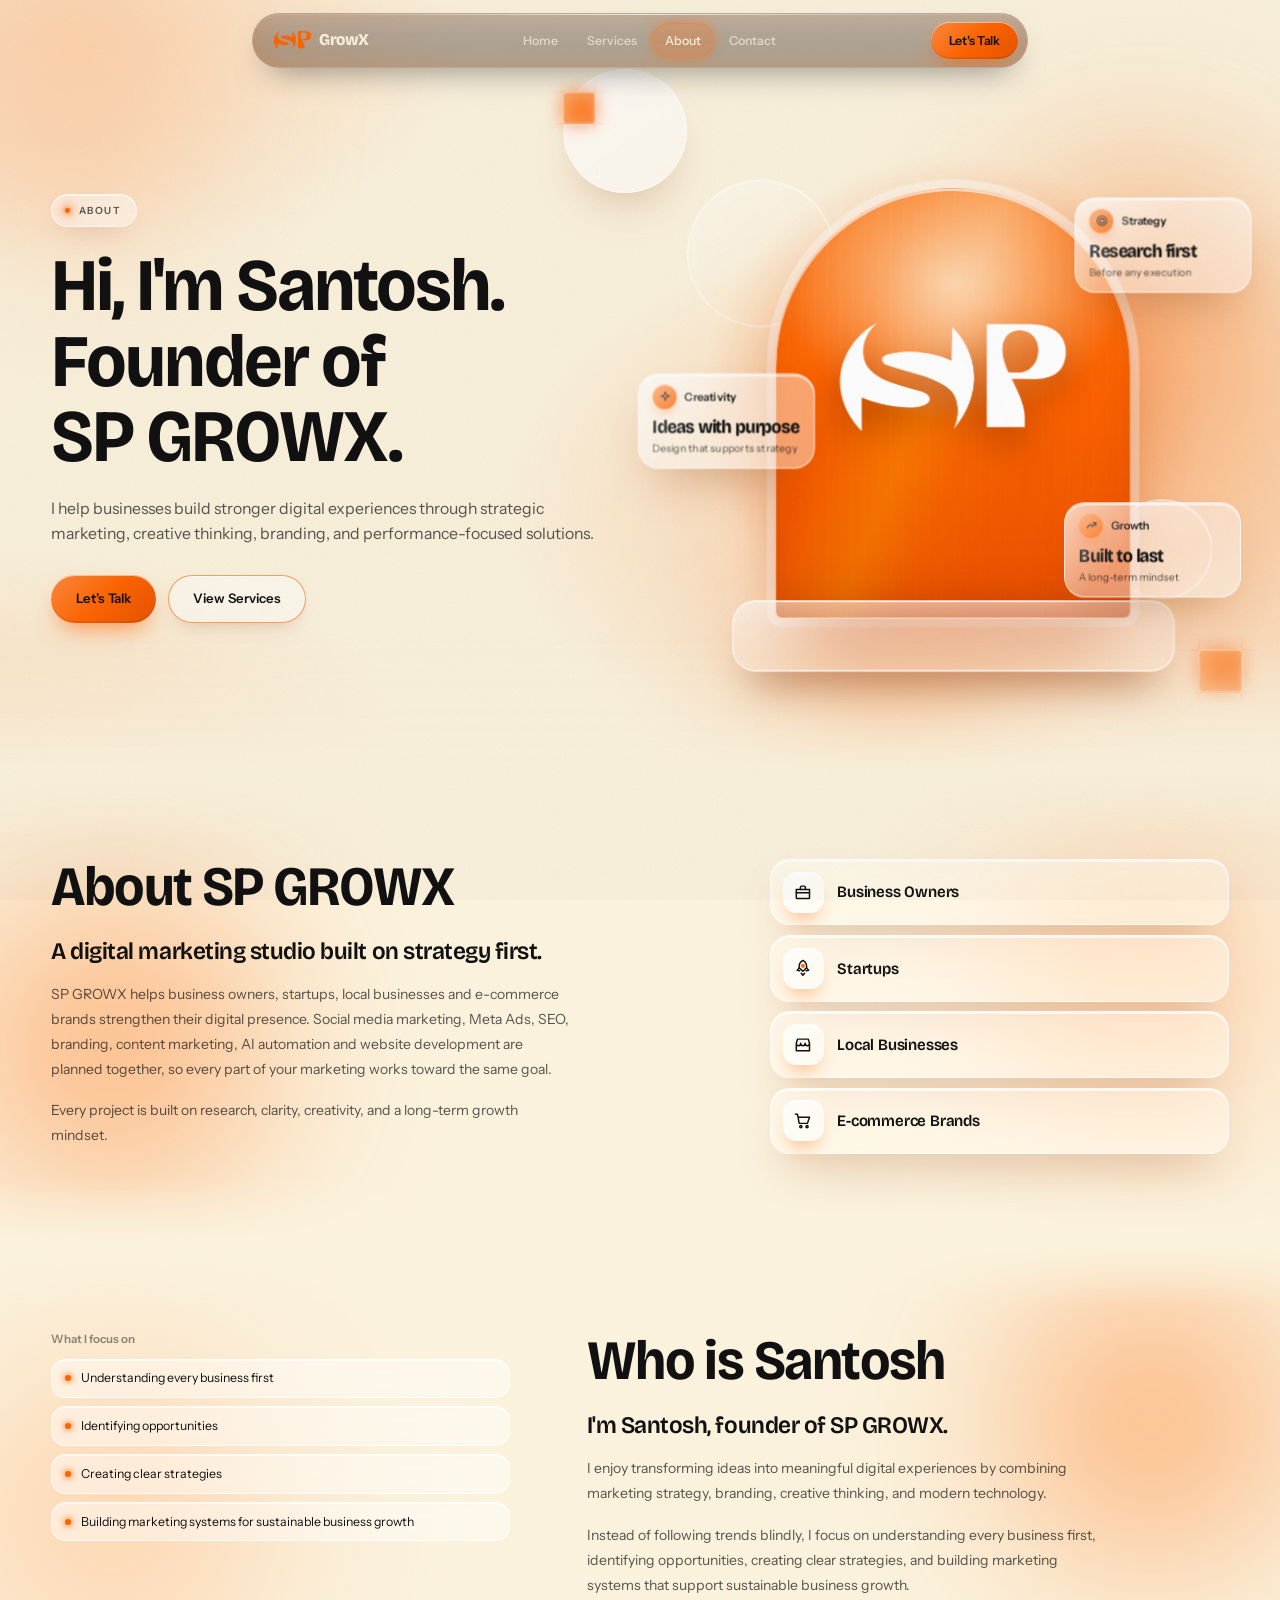
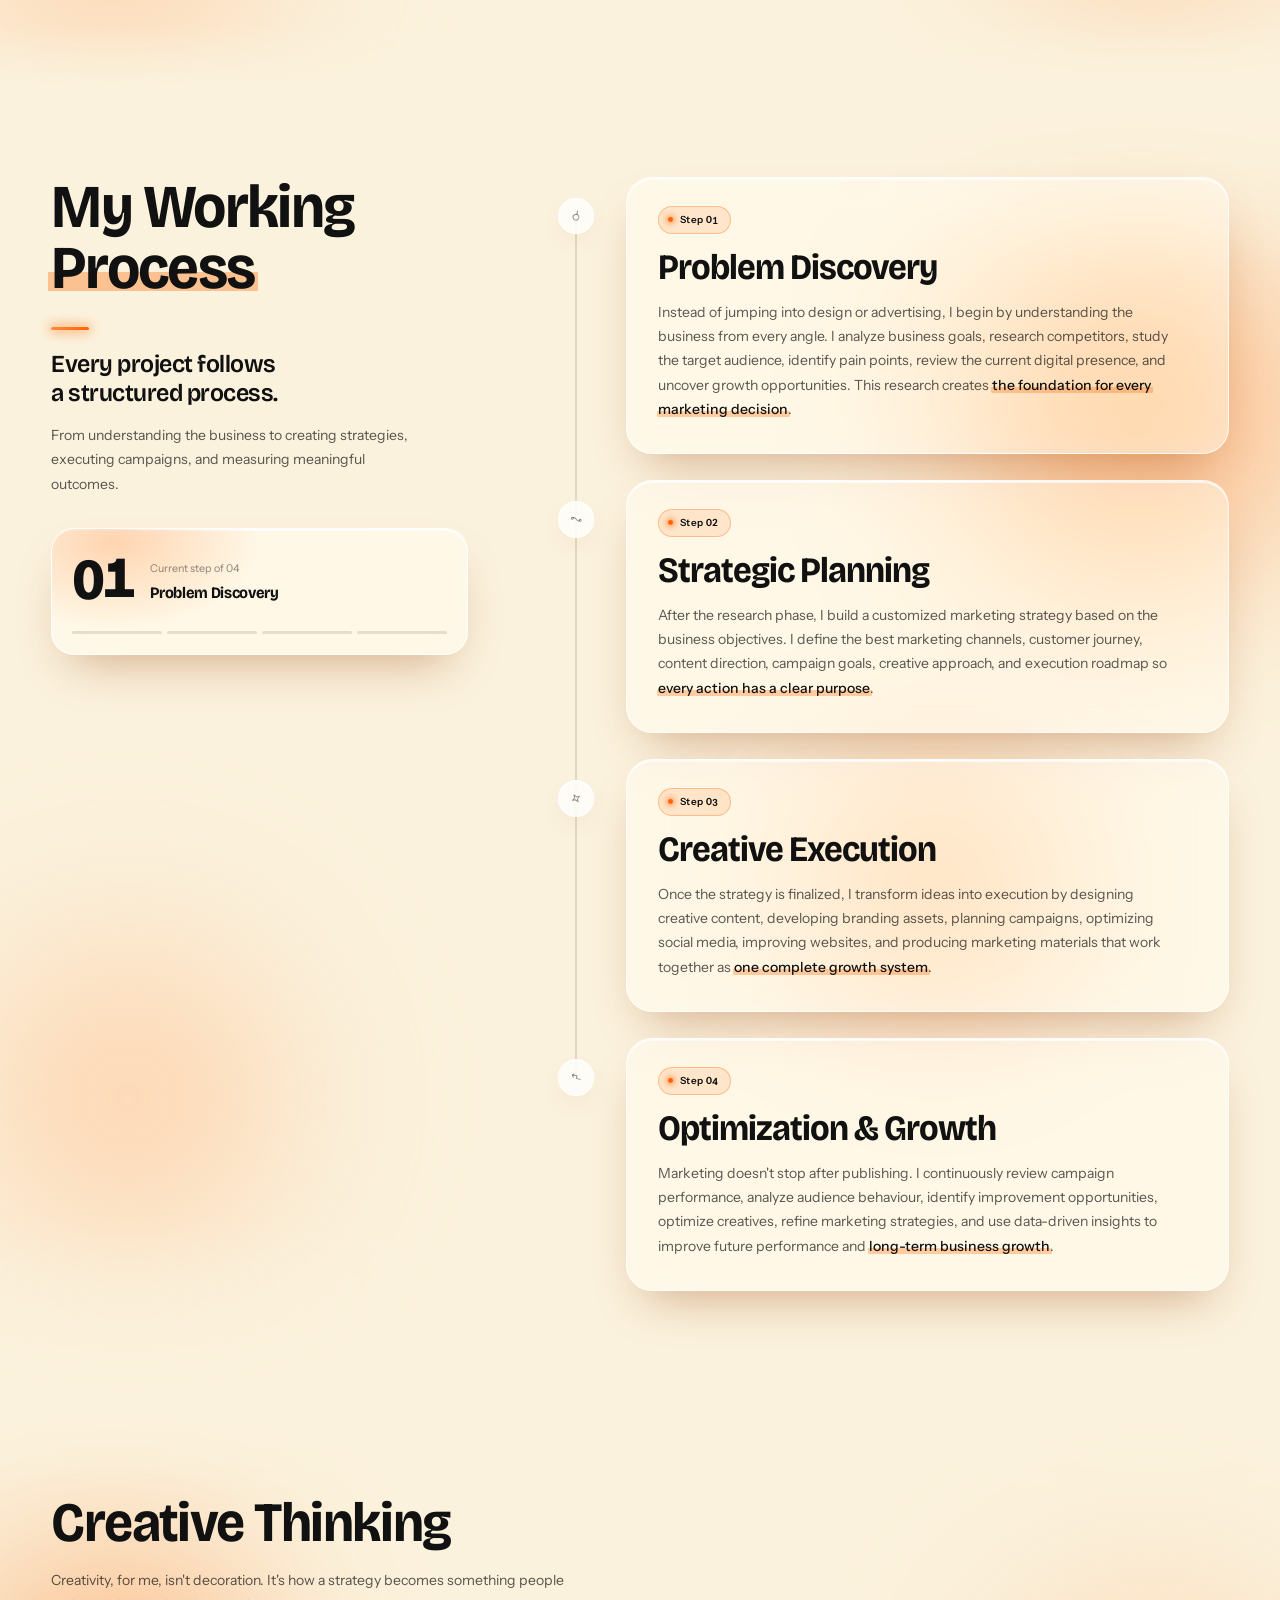
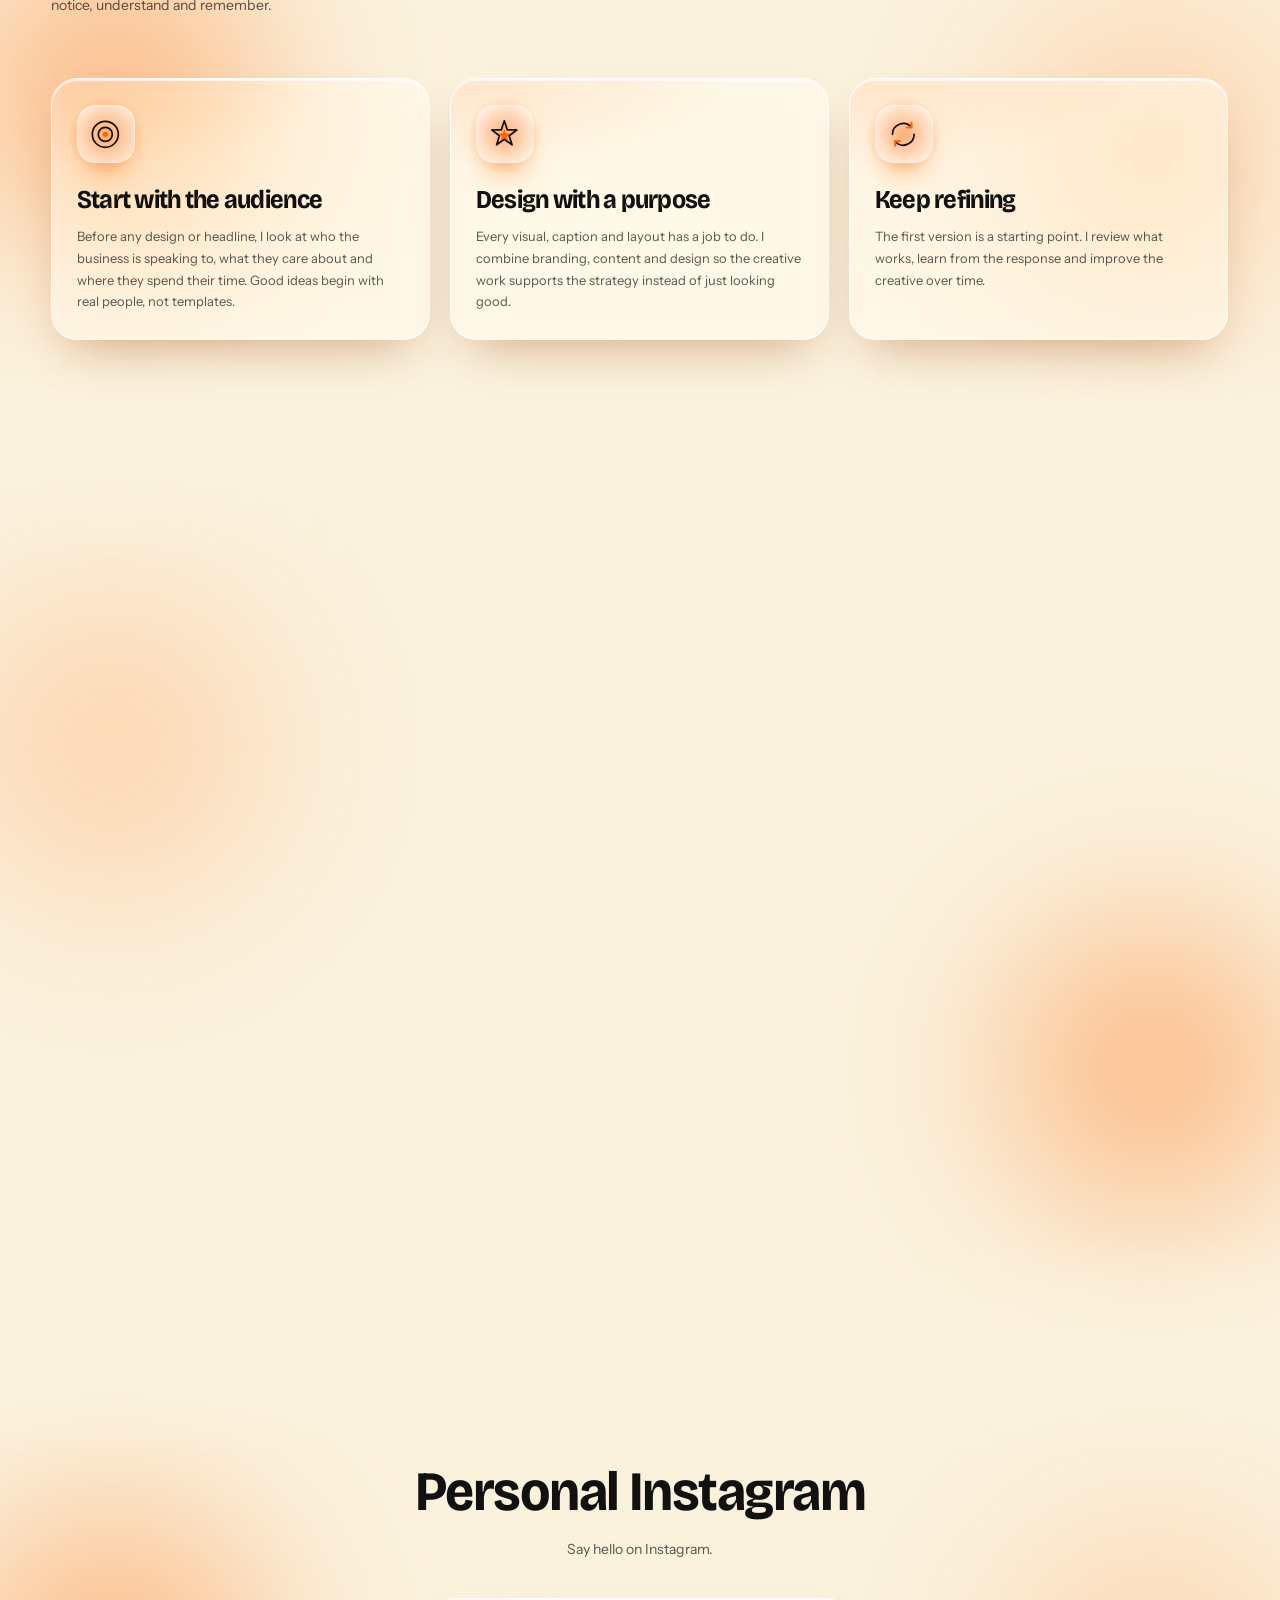
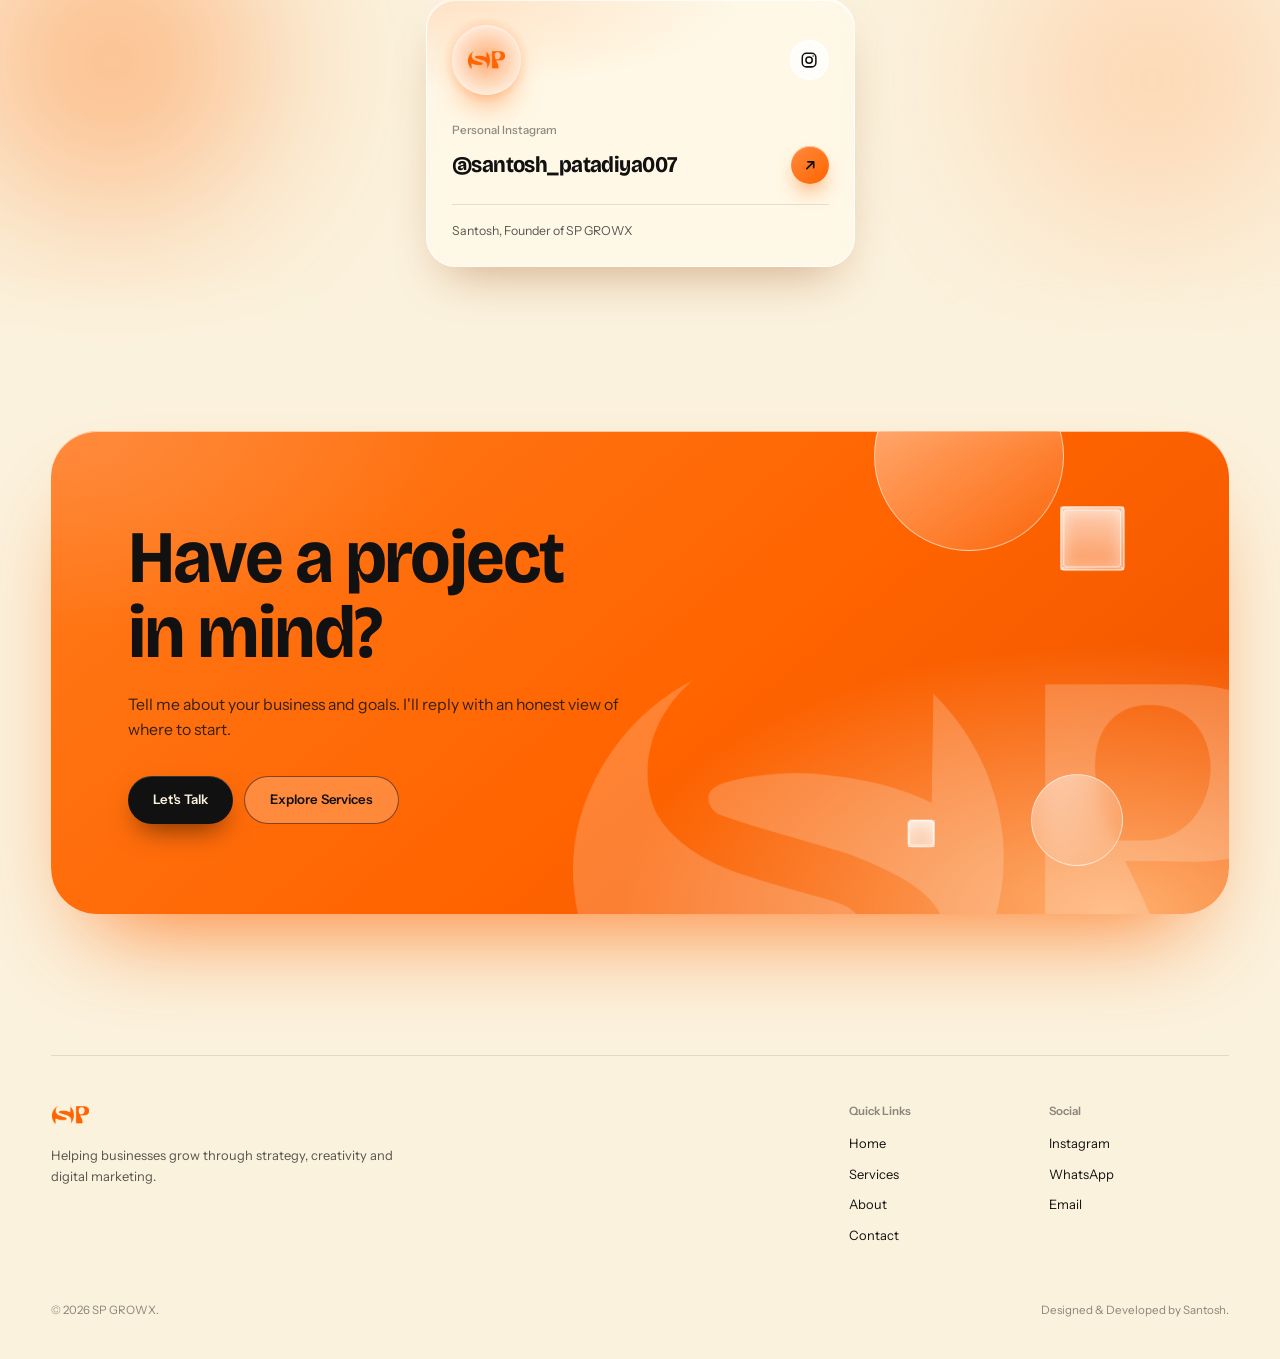
==== commit be963703: "new" ====
--- a/about.html
+++ b/about.html
@@ -4,9 +4,8 @@
 <meta charset="utf-8">
 <meta name="viewport" content="width=device-width, initial-scale=1">
 <title>About | SP GROWX</title>
+<meta name="theme-color" content="#FF6400">
 <meta name="description" content="Meet Santosh, founder of SP GROWX. Strategy, creativity and a long-term growth mindset behind every marketing project.">
-<meta name="theme-color" content="#FBF2DD" media="(prefers-color-scheme: light)">
-<meta name="theme-color" content="#130C07" media="(prefers-color-scheme: dark)">
 <meta property="og:type" content="website">
 <meta property="og:site_name" content="SP GROWX">
 <meta property="og:title" content="About | SP GROWX">
@@ -19,45 +18,10 @@
 <link rel="stylesheet" href="assets/css/style.css">
 <script>(function(){var d=document.documentElement;d.classList.add('js');try{if(sessionStorage.getItem('spg-nav')){d.classList.add('nav-seen')}else{sessionStorage.setItem('spg-nav','1')}}catch(e){}})();</script>
 <script src="assets/js/main.js" defer></script>
-  <!-- Google tag (gtag.js) -->
-<script async src="https://www.googletagmanager.com/gtag/js?id=G-EP1KW8PTTX"></script>
-
-<script>
-window.dataLayer = window.dataLayer || [];
-function gtag(){dataLayer.push(arguments);}
-gtag('js', new Date());
-
-gtag('config', 'G-EP1KW8PTTX');
-</script>
-  
-  <script type="text/javascript">
-    (function(c,l,a,r,i,t,y){
-        c[a]=c[a]||function(){(c[a].q=c[a].q||[]).push(arguments)};
-        t=l.createElement(r);t.async=1;t.src="https://www.clarity.ms/tag/"+i;
-        y=l.getElementsByTagName(r)[0];y.parentNode.insertBefore(t,y);
-    })(window, document, "clarity", "script", "ytvg57fbgr");
-</script>
-  
-<!-- Meta Pixel Code -->
-<script>
-!function(f,b,e,v,n,t,s)
-{if(f.fbq)return;n=f.fbq=function(){n.callMethod?
-n.callMethod.apply(n,arguments):n.queue.push(arguments)};
-if(!f._fbq)f._fbq=n;n.push=n;n.loaded=!0;n.version='2.0';
-n.queue=[];t=b.createElement(e);t.async=!0;
-t.src=v;s=b.getElementsByTagName(e)[0];
-s.parentNode.insertBefore(t,s)}(window, document,'script',
-'https://connect.facebook.net/en_US/fbevents.js');
-fbq('init', '1133868522913996');
-fbq('track', 'PageView');
-</script>
-<noscript><img height="1" width="1" style="display:none"
-src="https://www.facebook.com/tr?id=1133868522913996&ev=PageView&noscript=1"
-/></noscript>
-<!-- End Meta Pixel Code -->
 </head>
 <body>
 <a class="skip" href="#main">Skip to content</a>
+<div class="sp-bar" aria-hidden="true"></div><div class="cglow" aria-hidden="true"></div>
 
 <header class="nav-wrap">
   <nav class="nav" id="nav" aria-label="Primary">
@@ -90,6 +54,7 @@
   <div class="hero-bg" aria-hidden="true">
     <span class="blob b1"></span><span class="blob b2"></span><span class="blob b3"></span>
     <span class="orb o1"></span>
+    <span class="cube-pos " style="left:44%;top:12%" aria-hidden="true"><span class="cube3d" style="--s:2.4rem;--t:26s;animation-delay:-0s"><i class="f f1"></i><i class="f f2"></i><i class="f f3"></i><i class="f f4"></i><i class="f f5"></i><i class="f f6"></i></span></span><span class="cube-pos " style="right:3%;bottom:10%" aria-hidden="true"><span class="cube3d" style="--s:3.2rem;--t:32s;animation-delay:-5s"><i class="f f1"></i><i class="f f2"></i><i class="f f3"></i><i class="f f4"></i><i class="f f5"></i><i class="f f6"></i></span></span>
   </div>
   <div class="hero-fade" aria-hidden="true"></div>
   <div class="container hero-grid">
@@ -106,6 +71,7 @@
       </div>
     </div>
     <div class="stage about-stage" id="stage" aria-hidden="true">
+      <div class="stage3d">
       <div class="layer stage-glow"></div>
       <div class="layer ring l-ring1"></div>
       <div class="layer ring l-ring2"></div>
@@ -118,6 +84,7 @@
       <div class="layer l-a3"><div class="gc" style="--k:2;--dur:9s;--del:-2s">
         <div class="gc-head"><span class="gc-ico"><svg viewBox="0 0 24 24" fill="none" stroke="currentColor" stroke-width="2.2" stroke-linecap="round" stroke-linejoin="round"><path d="M4 16l6-6 4 4 6-7"/><path d="M15 7h5v5"/></svg></span>Growth</div><div class="gc-val">Built to last</div><div class="gc-sub">A long-term mindset</div></div></div>
     </div>
+    </div>
   </div>
 </section>
 
@@ -271,6 +238,7 @@
   <div class="container">
     <div class="cta-panel reveal">
       <span class="cta-mark" aria-hidden="true"></span>
+      <span class="cube-pos cube-w" style="right:9%;top:16%" aria-hidden="true"><span class="cube3d" style="--s:4.6rem;--t:30s;animation-delay:-3s"><i class="f f1"></i><i class="f f2"></i><i class="f f3"></i><i class="f f4"></i><i class="f f5"></i><i class="f f6"></i></span></span><span class="cube-pos cube-w" style="right:25%;bottom:14%" aria-hidden="true"><span class="cube3d" style="--s:2rem;--t:22s;animation-delay:-9s"><i class="f f1"></i><i class="f f2"></i><i class="f f3"></i><i class="f f4"></i><i class="f f5"></i><i class="f f6"></i></span></span>
       <span class="pl" style="--d:-30;right:14%;top:-70px" aria-hidden="true"><span class="ct-orb" style="width:190px;height:190px"></span></span>
       <span class="pl" style="--d:22;right:9%;bottom:10%" aria-hidden="true"><span class="ct-orb" style="width:92px;height:92px;animation-delay:-4s"></span></span>
       <h2 class="display" id="cta-h">Have a project in mind?</h2>
--- a/assets/css/style.css
+++ b/assets/css/style.css
@@ -21,17 +21,17 @@
   --glass-strong:rgba(255,255,255,.74);
   --glass-line:rgba(255,255,255,.78);
   --glass-hi:rgba(255,255,255,.6);
-  --shadow-card:0 28px 60px -24px rgba(150,60,0,.42), 0 2px 0 rgba(255,255,255,.65) inset;
-  --shadow-nav:0 12px 34px -14px rgba(120,50,0,.30), 0 1px 0 rgba(255,255,255,.8) inset;
-  --shadow-nav-2:0 18px 44px -16px rgba(120,50,0,.42), 0 1px 0 rgba(255,255,255,.85) inset;
+  --shadow-card:0 1.75rem 3.75rem -1.5rem rgba(150,60,0,.42), 0 2px 0 rgba(255,255,255,.65) inset;
+  --shadow-nav:0 0.75rem 2.125rem -0.875rem rgba(120,50,0,.30), 0 1px 0 rgba(255,255,255,.8) inset;
+  --shadow-nav-2:0 1.125rem 2.75rem -1rem rgba(120,50,0,.42), 0 1px 0 rgba(255,255,255,.85) inset;
   /* dedicated navbar glass: a warm dark frosted pill that stays legible over any page background */
   --nav-bg:rgba(45,30,20,.36);
   --nav-bg-strong:rgba(40,26,17,.58);
   --nav-border:rgba(255,255,255,.12);
   --nav-ink:#FBF2DD;
   --nav-ink-2:rgba(251,242,221,.74);
-  --nav-shadow:0 18px 40px -20px rgba(0,0,0,.55), 0 1px 0 rgba(255,255,255,.1) inset, 0 0 32px -6px rgba(255,100,0,.32) inset;
-  --nav-shadow-2:0 22px 48px -18px rgba(0,0,0,.6), 0 1px 0 rgba(255,255,255,.12) inset, 0 0 40px -4px rgba(255,100,0,.4) inset;
+  --nav-shadow:0 1.125rem 2.5rem -1.25rem rgba(0,0,0,.55), 0 1px 0 rgba(255,255,255,.1) inset, 0 0 2rem -0.375rem rgba(255,100,0,.32) inset;
+  --nav-shadow-2:0 1.375rem 3rem -1.125rem rgba(0,0,0,.6), 0 1px 0 rgba(255,255,255,.12) inset, 0 0 2.5rem -0.25rem rgba(255,100,0,.4) inset;
   --blob-op:1;
   --noise-op:.07;
   --noise-blend:multiply;
@@ -39,16 +39,16 @@
   color-scheme:light;
 
 }
-@media (prefers-color-scheme:dark){
+@media not all{
   :root:not([data-theme="light"]){
     --bg:#130C07; --bg-deep:#1D120A;
     --ink:#FBF2DD; --ink-2:rgba(251,242,221,.72); --ink-3:rgba(251,242,221,.5);
     --line:rgba(251,242,221,.13);
     --glass:rgba(255,236,214,.07); --glass-strong:rgba(255,236,214,.13);
     --glass-line:rgba(255,236,214,.2); --glass-hi:rgba(255,236,214,.16);
-    --shadow-card:0 30px 70px -24px rgba(0,0,0,.8), 0 1px 0 rgba(255,255,255,.12) inset;
-    --shadow-nav:0 14px 36px -14px rgba(0,0,0,.8), 0 1px 0 rgba(255,255,255,.12) inset;
-    --shadow-nav-2:0 20px 48px -16px rgba(0,0,0,.9), 0 1px 0 rgba(255,255,255,.16) inset;
+    --shadow-card:0 1.875rem 4.375rem -1.5rem rgba(0,0,0,.8), 0 1px 0 rgba(255,255,255,.12) inset;
+    --shadow-nav:0 0.875rem 2.25rem -0.875rem rgba(0,0,0,.8), 0 1px 0 rgba(255,255,255,.12) inset;
+    --shadow-nav-2:0 1.25rem 3rem -1rem rgba(0,0,0,.9), 0 1px 0 rgba(255,255,255,.16) inset;
     --blob-op:.55; --noise-op:.07; --noise-blend:screen;
     color-scheme:dark;
     --nav-bg:rgba(30,19,12,.5); --nav-bg-strong:rgba(26,16,10,.7);
@@ -60,9 +60,9 @@
   --line:rgba(251,242,221,.13);
   --glass:rgba(255,236,214,.07); --glass-strong:rgba(255,236,214,.13);
   --glass-line:rgba(255,236,214,.2); --glass-hi:rgba(255,236,214,.16);
-  --shadow-card:0 30px 70px -24px rgba(0,0,0,.8), 0 1px 0 rgba(255,255,255,.12) inset;
-  --shadow-nav:0 14px 36px -14px rgba(0,0,0,.8), 0 1px 0 rgba(255,255,255,.12) inset;
-  --shadow-nav-2:0 20px 48px -16px rgba(0,0,0,.9), 0 1px 0 rgba(255,255,255,.16) inset;
+  --shadow-card:0 1.875rem 4.375rem -1.5rem rgba(0,0,0,.8), 0 1px 0 rgba(255,255,255,.12) inset;
+  --shadow-nav:0 0.875rem 2.25rem -0.875rem rgba(0,0,0,.8), 0 1px 0 rgba(255,255,255,.12) inset;
+  --shadow-nav-2:0 1.25rem 3rem -1rem rgba(0,0,0,.9), 0 1px 0 rgba(255,255,255,.16) inset;
   --blob-op:.55; --noise-op:.07; --noise-blend:screen;
   color-scheme:dark;
   --nav-bg:rgba(30,19,12,.5); --nav-bg-strong:rgba(26,16,10,.7);
@@ -73,6 +73,10 @@
    ========================================================== */
 *,*::before,*::after{box-sizing:border-box}
 html{-webkit-text-size-adjust:100%}
+/* desktop & laptop: everything is rem-based, so one root size scales the whole design to fit 100% zoom comfortably */
+@media (min-width:993px){
+  html{font-size:clamp(13px,calc(.3125vw + 9.2px),15.5px)}
+}
 body{
   margin:0;background:var(--bg);color:var(--ink);
   font-family:"Instrument Sans",system-ui,-apple-system,"Segoe UI",Roboto,Helvetica,Arial,sans-serif;
@@ -81,7 +85,7 @@
 }
 body::after{ /* film grain over everything */
   content:"";position:fixed;inset:0;z-index:200;pointer-events:none;
-  background-image:url("../images/noise.svg");background-size:220px 220px;
+  background-image:url("../images/noise.svg");background-size:13.75rem 13.75rem;
   opacity:var(--noise-op);mix-blend-mode:var(--noise-blend);
 }
 h1,h2,h3,p,ul{margin:0}
@@ -91,14 +95,14 @@
 button{font:inherit;color:inherit;cursor:pointer}
 .display{
   font-family:"Bricolage Grotesque","Instrument Sans",system-ui,sans-serif;
-  font-variation-settings:"wdth" 88;
-  font-weight:700;letter-spacing:-.04em;line-height:.96;text-wrap:balance;
-}
-:focus-visible{outline:3px solid var(--orange);outline-offset:3px;border-radius:12px}
-.skip{position:absolute;left:16px;top:-60px;z-index:300;background:var(--ink);color:var(--bg);padding:10px 16px;border-radius:999px;transition:top .2s}
-.skip:focus{top:12px}
-.container{width:min(1280px,calc(100% - 48px));margin-inline:auto}
-.section{position:relative;padding-block:clamp(96px,13vw,190px)}
+  font-variation-settings:"wdth" 93,"opsz" 40;
+  font-weight:700;letter-spacing:-.028em;line-height:1.02;text-wrap:balance;
+}
+:focus-visible{outline:0.1875rem solid var(--orange);outline-offset:0.1875rem;border-radius:0.75rem}
+.skip{position:absolute;left:1rem;top:-3.75rem;z-index:300;background:var(--ink);color:var(--bg);padding:0.625rem 1rem;border-radius:62.4375rem;transition:top .2s}
+.skip:focus{top:0.75rem}
+.container{width:min(1280px,calc(100% - clamp(48px,8vw,144px)));margin-inline:auto}
+.section{position:relative;padding-block:clamp(6rem,13vw,11.875rem)}
 .h2{font-size:clamp(2.3rem,4.8vw,4.3rem)}
 .lead{color:var(--ink-2);max-width:46ch}
 
@@ -108,37 +112,37 @@
 .btn{
   --tx:0px;--ty:0px;
   position:relative;display:inline-flex;align-items:center;justify-content:center;
-  height:58px;padding:0 30px;border-radius:999px;border:0;
+  height:3.625rem;padding:0 1.875rem;border-radius:62.4375rem;border:0;
   font-weight:600;font-size:1rem;letter-spacing:-.005em;white-space:nowrap;
   overflow:hidden;isolation:isolate;
   transition:transform .35s var(--ease), box-shadow .35s var(--ease), background .3s, border-color .3s, color .3s;
 }
 .btn > span{position:relative;z-index:1;display:block;transform:translate(var(--tx),var(--ty));transition:transform .25s var(--ease)}
-.btn-sm{height:44px;padding:0 22px;font-size:.9375rem}
+.btn-sm{height:2.75rem;padding:0 1.375rem;font-size:.9375rem}
 .btn-primary{
   color:var(--on-orange);
   background:linear-gradient(135deg,var(--orange-hi) 0%,var(--orange) 52%,var(--orange-lo) 100%);
-  box-shadow:0 14px 30px -10px rgba(255,100,0,.7), 0 1px 0 rgba(255,255,255,.55) inset, 0 -2px 0 rgba(0,0,0,.08) inset;
+  box-shadow:0 0.875rem 1.875rem -0.625rem rgba(255,100,0,.7), 0 1px 0 rgba(255,255,255,.55) inset, 0 -2px 0 rgba(0,0,0,.08) inset;
 }
 .btn-primary::before{ /* sheen */
   content:"";position:absolute;inset:0;z-index:0;
   background:linear-gradient(105deg,transparent 30%,rgba(255,255,255,.55) 50%,transparent 70%);
   transform:translateX(-120%);transition:transform .8s var(--ease);
 }
-.btn-primary:hover{transform:translateY(-3px);box-shadow:0 22px 44px -10px rgba(255,100,0,.85),0 0 0 6px rgba(255,100,0,.14),0 1px 0 rgba(255,255,255,.6) inset}
+.btn-primary:hover{transform:translateY(-0.1875rem);box-shadow:0 1.375rem 2.75rem -0.625rem rgba(255,100,0,.85),0 0 0 0.375rem rgba(255,100,0,.14),0 1px 0 rgba(255,255,255,.6) inset}
 .btn-primary:hover::before{transform:translateX(120%)}
 .btn-primary:active{transform:translateY(-1px) scale(.985)}
 .btn-glass{
   color:var(--ink);background:var(--glass);
   -webkit-backdrop-filter:blur(16px) saturate(1.5);backdrop-filter:blur(16px) saturate(1.5);
   border:1.5px solid rgba(255,100,0,.6);
-  box-shadow:0 10px 26px -14px rgba(120,50,0,.35), 0 1px 0 var(--glass-hi) inset;
-}
-.btn-glass:hover{transform:translateY(-3px);background:rgba(255,100,0,.13);border-color:var(--orange);box-shadow:0 18px 36px -14px rgba(255,100,0,.5),0 1px 0 var(--glass-hi) inset}
-.btn-ink{color:var(--dk-ink);background:#111;box-shadow:0 16px 34px -12px rgba(0,0,0,.6),0 1px 0 rgba(255,255,255,.14) inset}
-.btn-ink:hover{transform:translateY(-3px);background:#000;box-shadow:0 24px 44px -12px rgba(0,0,0,.7),0 0 0 6px rgba(17,17,17,.14)}
+  box-shadow:0 0.625rem 1.625rem -0.875rem rgba(120,50,0,.35), 0 1px 0 var(--glass-hi) inset;
+}
+.btn-glass:hover{transform:translateY(-0.1875rem);background:rgba(255,100,0,.13);border-color:var(--orange);box-shadow:0 1.125rem 2.25rem -0.875rem rgba(255,100,0,.5),0 1px 0 var(--glass-hi) inset}
+.btn-ink{color:var(--dk-ink);background:#111;box-shadow:0 1rem 2.125rem -0.75rem rgba(0,0,0,.6),0 1px 0 rgba(255,255,255,.14) inset}
+.btn-ink:hover{transform:translateY(-0.1875rem);background:#000;box-shadow:0 1.5rem 2.75rem -0.75rem rgba(0,0,0,.7),0 0 0 0.375rem rgba(17,17,17,.14)}
 .btn-glass-on-orange{color:var(--on-orange);background:rgba(255,255,255,.22);border:1.5px solid rgba(17,17,17,.55);-webkit-backdrop-filter:blur(14px);backdrop-filter:blur(14px)}
-.btn-glass-on-orange:hover{transform:translateY(-3px);background:rgba(255,255,255,.4);border-color:#111}
+.btn-glass-on-orange:hover{transform:translateY(-0.1875rem);background:rgba(255,255,255,.4);border-color:#111}
 .ripple{position:absolute;z-index:0;border-radius:50%;background:rgba(255,255,255,.55);transform:scale(0);animation:ripple .7s var(--ease) forwards;pointer-events:none}
 .btn-ink .ripple{background:rgba(255,255,255,.22)}
 @keyframes ripple{to{transform:scale(1);opacity:0}}
@@ -146,10 +150,10 @@
 /* ==========================================================
    Navbar
    ========================================================== */
-.nav-wrap{position:fixed;inset:16px 0 auto;z-index:60;display:flex;flex-direction:column;align-items:center;padding-inline:16px;pointer-events:none}
+.nav-wrap{position:fixed;inset:1rem 0 auto;z-index:60;display:flex;flex-direction:column;align-items:center;padding-inline:1rem;pointer-events:none}
 .nav{
-  pointer-events:auto;position:relative;display:flex;align-items:center;justify-content:space-between;gap:20px;
-  width:min(940px,100%);height:66px;padding:0 10px 0 24px;border-radius:999px;overflow:hidden;isolation:isolate;
+  pointer-events:auto;position:relative;display:flex;align-items:center;justify-content:space-between;gap:1.25rem;
+  width:min(58.75rem,100%);height:4.125rem;padding:0 0.625rem 0 1.5rem;border-radius:62.4375rem;overflow:hidden;isolation:isolate;
   color:var(--nav-ink);background:var(--nav-bg);border:1px solid var(--nav-border);box-shadow:var(--nav-shadow);
   -webkit-backdrop-filter:blur(24px) saturate(1.5);backdrop-filter:blur(24px) saturate(1.5);
   transition:width .6s var(--ease),height .5s var(--ease),background .4s,box-shadow .4s,backdrop-filter .4s,-webkit-backdrop-filter .4s;
@@ -162,27 +166,27 @@
 .nav::after{content:"";position:absolute;left:8%;right:8%;top:0;height:1px;z-index:0;pointer-events:none;
   background:linear-gradient(90deg,transparent,rgba(255,255,255,.7),transparent)}
 .nav > *{position:relative;z-index:1}
-.nav.is-scrolled{width:min(820px,100%);height:58px;background:var(--nav-bg-strong);box-shadow:var(--nav-shadow-2);-webkit-backdrop-filter:blur(30px) saturate(1.8);backdrop-filter:blur(30px) saturate(1.8)}
-@keyframes navin{from{opacity:0;translate:0 -20px}to{opacity:1;translate:0 0}}
-.brand{display:inline-flex;align-items:center;gap:10px;color:var(--nav-ink)}
-.brand-mark{display:block;width:46px;height:22px;background:url("../images/logo.png") center/contain no-repeat}
-.brand-name{font-family:"Bricolage Grotesque",system-ui,sans-serif;font-variation-settings:"wdth" 90;font-weight:800;font-size:1.25rem;letter-spacing:-.04em;color:var(--nav-ink)}
+.nav.is-scrolled{width:min(51.25rem,100%);height:3.625rem;background:var(--nav-bg-strong);box-shadow:var(--nav-shadow-2);-webkit-backdrop-filter:blur(30px) saturate(1.8);backdrop-filter:blur(30px) saturate(1.8)}
+@keyframes navin{from{opacity:0;translate:0 -1.25rem}to{opacity:1;translate:0 0}}
+.brand{display:inline-flex;align-items:center;gap:0.625rem;color:var(--nav-ink)}
+.brand-mark{display:block;width:2.875rem;height:1.375rem;background:url("../images/logo.png") center/contain no-repeat}
+.brand-name{font-family:"Bricolage Grotesque",system-ui,sans-serif;font-variation-settings:"wdth" 95,"opsz" 40;font-weight:800;font-size:1.25rem;letter-spacing:-.028em;color:var(--nav-ink)}
 .nav-links{position:relative;display:flex;gap:2px}
-.nav-links a{position:relative;z-index:1;display:block;padding:9px 16px;border-radius:999px;font-size:.9375rem;font-weight:500;color:var(--nav-ink-2);transition:color .25s}
+.nav-links a{position:relative;z-index:1;display:block;padding:0.5625rem 1rem;border-radius:62.4375rem;font-size:.9375rem;font-weight:500;color:var(--nav-ink-2);transition:color .25s}
 .nav-links a:hover,.nav-links a:focus-visible{color:var(--nav-ink)}
 .nav-links a[aria-current="page"]{color:var(--nav-ink)}
-.nav-ind{position:absolute;z-index:0;left:0;top:0;height:100%;width:0;border-radius:999px;background:rgba(255,110,20,.28);box-shadow:0 0 0 1px rgba(255,130,40,.45) inset,0 0 18px -4px rgba(255,100,0,.65);opacity:0;transition:transform .45s var(--ease),width .45s var(--ease),opacity .3s;pointer-events:none}
+.nav-ind{position:absolute;z-index:0;left:0;top:0;height:100%;width:0;border-radius:62.4375rem;background:rgba(255,110,20,.28);box-shadow:0 0 0 1px rgba(255,130,40,.45) inset,0 0 1.125rem -0.25rem rgba(255,100,0,.65);opacity:0;transition:transform .45s var(--ease),width .45s var(--ease),opacity .3s;pointer-events:none}
 :root:not(.js) .nav-links a[aria-current="page"]{background:rgba(255,110,20,.28);box-shadow:0 0 0 1px rgba(255,130,40,.45) inset}
-.nav-toggle{display:none;position:relative;width:46px;height:46px;border-radius:50%;border:1px solid var(--nav-border);background:var(--nav-bg)}
-.nav-toggle i{position:absolute;left:14px;right:14px;height:2px;border-radius:2px;background:var(--nav-ink);transition:transform .4s var(--ease),top .4s var(--ease),opacity .2s}
-.nav-toggle i:nth-child(1){top:18px}.nav-toggle i:nth-child(2){top:26px}
-.nav-toggle[aria-expanded="true"] i:nth-child(1){top:22px;transform:rotate(45deg)}
-.nav-toggle[aria-expanded="true"] i:nth-child(2){top:22px;transform:rotate(-45deg)}
+.nav-toggle{display:none;position:relative;width:2.875rem;height:2.875rem;border-radius:50%;border:1px solid var(--nav-border);background:var(--nav-bg)}
+.nav-toggle i{position:absolute;left:0.875rem;right:0.875rem;height:2px;border-radius:2px;background:var(--nav-ink);transition:transform .4s var(--ease),top .4s var(--ease),opacity .2s}
+.nav-toggle i:nth-child(1){top:1.125rem}.nav-toggle i:nth-child(2){top:1.625rem}
+.nav-toggle[aria-expanded="true"] i:nth-child(1){top:1.375rem;transform:rotate(45deg)}
+.nav-toggle[aria-expanded="true"] i:nth-child(2){top:1.375rem;transform:rotate(-45deg)}
 .mobile-menu{
-  pointer-events:none;position:relative;isolation:isolate;overflow:hidden;margin-top:10px;width:min(940px,100%);padding:14px;border-radius:32px;color:var(--nav-ink);
+  pointer-events:none;position:relative;isolation:isolate;overflow:hidden;margin-top:0.625rem;width:min(58.75rem,100%);padding:0.875rem;border-radius:2rem;color:var(--nav-ink);
   background:var(--nav-bg-strong);border:1px solid var(--nav-border);box-shadow:var(--nav-shadow-2);
   -webkit-backdrop-filter:blur(30px) saturate(1.8);backdrop-filter:blur(30px) saturate(1.8);
-  opacity:0;translate:0 -16px;scale:.97;visibility:hidden;transition:opacity .35s var(--ease),translate .45s var(--ease),scale .45s var(--ease),visibility 0s .45s;
+  opacity:0;translate:0 -1rem;scale:.97;visibility:hidden;transition:opacity .35s var(--ease),translate .45s var(--ease),scale .45s var(--ease),visibility 0s .45s;
 }
 .mobile-menu::before{content:"";position:absolute;inset:0;z-index:0;border-radius:inherit;pointer-events:none;
   background:linear-gradient(180deg,rgba(255,255,255,.14) 0%,rgba(255,255,255,.02) 40%,rgba(255,255,255,0) 68%)}
@@ -191,16 +195,16 @@
 .mobile-menu.open{opacity:1;translate:0 0;scale:1;visibility:visible;pointer-events:auto;transition:opacity .4s var(--ease),translate .5s var(--ease),scale .5s var(--ease),visibility 0s}
 .mobile-menu.open::after{opacity:1}
 .mobile-menu > *{position:relative;z-index:1}
-.mobile-menu a.m-link{display:block;padding:16px 18px;border-radius:20px;font-family:"Bricolage Grotesque",system-ui,sans-serif;font-variation-settings:"wdth" 90;font-weight:600;font-size:1.5rem;letter-spacing:-.03em;color:var(--nav-ink);transition:background .3s}
+.mobile-menu a.m-link{display:block;padding:1rem 1.125rem;border-radius:1.25rem;font-family:"Bricolage Grotesque",system-ui,sans-serif;font-variation-settings:"wdth" 95,"opsz" 40;font-weight:600;font-size:1.5rem;letter-spacing:-.02em;color:var(--nav-ink);transition:background .3s}
 .mobile-menu a.m-link:hover,.mobile-menu a.m-link:focus-visible{background:rgba(255,110,20,.24)}
 .mobile-menu a.m-link[aria-current="page"]{background:rgba(255,110,20,.2)}
-.mobile-menu .btn{width:100%;margin-top:8px}
+.mobile-menu .btn{width:100%;margin-top:0.5rem}
 body.menu-lock{position:fixed;left:0;right:0;overflow:hidden}
 
 /* ==========================================================
    Hero
    ========================================================== */
-.hero{position:relative;min-height:max(100svh,780px);display:flex;align-items:center;padding:clamp(124px,15vh,156px) 0 clamp(64px,9vh,110px);overflow:clip;isolation:isolate;
+.hero{position:relative;min-height:max(100svh,48.75rem);display:flex;align-items:center;padding:clamp(7.75rem,15vh,9.75rem) 0 clamp(4rem,9vh,6.875rem);overflow:clip;isolation:isolate;
   background:
     radial-gradient(62% 56% at 84% 66%,rgba(255,100,0,.34),rgba(255,100,0,0) 72%),
     radial-gradient(44% 44% at 6% 4%,rgba(255,199,154,.62),rgba(255,199,154,0) 70%),
@@ -211,69 +215,69 @@
 .blob{position:absolute;border-radius:50%;filter:blur(70px)}
 .js .blob,.js .hb,.js .ct-blob{animation-play-state:paused}
 .js .blob.run,.js .hb.run,.js .ct-blob.run{animation-play-state:running}
-.blob.b1{width:520px;height:520px;right:-6%;top:12%;background:radial-gradient(circle,rgba(255,100,0,.55),rgba(255,100,0,0) 68%);animation:breathe 14s ease-in-out infinite}
-.blob.b2{width:420px;height:420px;left:-8%;top:-6%;background:radial-gradient(circle,rgba(255,199,154,.9),rgba(255,199,154,0) 70%)}
-.blob.b3{width:640px;height:340px;right:10%;bottom:-14%;background:radial-gradient(closest-side,rgba(255,100,0,.7),rgba(255,100,0,0) 75%);animation:breathe 11s ease-in-out -4s infinite}
+.blob.b1{width:32.5rem;height:32.5rem;right:-6%;top:12%;background:radial-gradient(circle,rgba(255,100,0,.55),rgba(255,100,0,0) 68%);animation:breathe 14s ease-in-out infinite}
+.blob.b2{width:26.25rem;height:26.25rem;left:-8%;top:-6%;background:radial-gradient(circle,rgba(255,199,154,.9),rgba(255,199,154,0) 70%)}
+.blob.b3{width:40rem;height:21.25rem;right:10%;bottom:-14%;background:radial-gradient(closest-side,rgba(255,100,0,.7),rgba(255,100,0,0) 75%);animation:breathe 11s ease-in-out -4s infinite}
 @keyframes breathe{0%,100%{transform:scale(1);opacity:.85}50%{transform:scale(1.14);opacity:1}}
-.orb{position:absolute;border-radius:50%;background:linear-gradient(145deg,var(--glass-strong),var(--glass));border:1px solid var(--glass-line);-webkit-backdrop-filter:blur(10px);backdrop-filter:blur(10px);box-shadow:0 30px 60px -30px rgba(150,60,0,.4), 0 1px 0 rgba(255,255,255,.7) inset}
-.orb.o1{width:150px;height:150px;left:44%;top:9%}
-.orb.o2{width:78px;height:78px;left:3%;bottom:14%}
-.hero-fade{position:absolute;left:0;right:0;bottom:0;height:160px;background:linear-gradient(180deg,rgba(251,242,221,0),var(--bg));pointer-events:none;z-index:0}
-@media (prefers-color-scheme:dark){:root:not([data-theme="light"]) .hero-fade{background:linear-gradient(180deg,rgba(19,12,7,0),var(--bg))}}
+.orb{position:absolute;border-radius:50%;background:linear-gradient(145deg,var(--glass-strong),var(--glass));border:1px solid var(--glass-line);-webkit-backdrop-filter:blur(10px);backdrop-filter:blur(10px);box-shadow:0 1.875rem 3.75rem -1.875rem rgba(150,60,0,.4), 0 1px 0 rgba(255,255,255,.7) inset}
+.orb.o1{width:9.375rem;height:9.375rem;left:44%;top:9%}
+.orb.o2{width:4.875rem;height:4.875rem;left:3%;bottom:14%}
+.hero-fade{position:absolute;left:0;right:0;bottom:0;height:10rem;background:linear-gradient(180deg,rgba(251,242,221,0),var(--bg));pointer-events:none;z-index:0}
+@media not all{:root:not([data-theme="light"]) .hero-fade{background:linear-gradient(180deg,rgba(19,12,7,0),var(--bg))}}
 :root[data-theme="dark"] .hero-fade{background:linear-gradient(180deg,rgba(19,12,7,0),var(--bg))}
-@media (prefers-color-scheme:dark){:root:not([data-theme="light"]) .hero{background:radial-gradient(62% 56% at 84% 66%,rgba(255,100,0,.3),rgba(255,100,0,0) 72%),radial-gradient(44% 44% at 6% 4%,rgba(255,138,61,.16),rgba(255,138,61,0) 70%),var(--bg)}}
+@media not all{:root:not([data-theme="light"]) .hero{background:radial-gradient(62% 56% at 84% 66%,rgba(255,100,0,.3),rgba(255,100,0,0) 72%),radial-gradient(44% 44% at 6% 4%,rgba(255,138,61,.16),rgba(255,138,61,0) 70%),var(--bg)}}
 :root[data-theme="dark"] .hero{background:radial-gradient(62% 56% at 84% 66%,rgba(255,100,0,.3),rgba(255,100,0,0) 72%),radial-gradient(44% 44% at 6% 4%,rgba(255,138,61,.16),rgba(255,138,61,0) 70%),var(--bg)}
-.hero-grid{position:relative;z-index:1;display:grid;grid-template-columns:minmax(0,1.02fr) minmax(0,.98fr);align-items:center;gap:clamp(28px,4vw,64px)}
-.hero-copy{max-width:660px}
-
-.hm{position:relative;display:block;width:min(100%,410px);height:46px;border-radius:999px;background:var(--glass);border:1px solid var(--glass-line);box-shadow:var(--shadow-nav);-webkit-backdrop-filter:blur(14px);backdrop-filter:blur(14px);animation:up .9s var(--ease) .1s both}
+.hero-grid{position:relative;z-index:1;display:grid;grid-template-columns:minmax(0,1.02fr) minmax(0,.98fr);align-items:center;gap:clamp(1.75rem,4vw,4rem)}
+.hero-copy{max-width:41.25rem}
+
+.hm{position:relative;display:block;width:min(100%,25.625rem);height:2.875rem;border-radius:62.4375rem;background:var(--glass);border:1px solid var(--glass-line);box-shadow:var(--shadow-nav);-webkit-backdrop-filter:blur(14px);backdrop-filter:blur(14px);animation:up .9s var(--ease) .1s both}
 .hm::after{content:"";position:absolute;left:12%;right:12%;top:0;height:1px;background:linear-gradient(90deg,transparent,rgba(255,255,255,.95),transparent);pointer-events:none}
 .hm-view{position:absolute;inset:0;overflow:hidden;border-radius:inherit;-webkit-mask:linear-gradient(90deg,transparent,#000 14%,#000 86%,transparent);mask:linear-gradient(90deg,transparent,#000 14%,#000 86%,transparent)}
 .hm-track{display:flex;align-items:center;width:max-content;height:100%;animation:hm-scroll 38s linear infinite;will-change:transform}
 .hm:hover .hm-track{animation-play-state:paused}
 .hm-list{display:flex;align-items:center;flex:none}
 .hm-list li{display:flex;align-items:center;white-space:nowrap;font-size:.875rem;font-weight:500;letter-spacing:-.005em;color:var(--ink-2)}
-.hm-list li::after{content:"";flex:none;width:6px;height:6px;margin:0 20px;border-radius:50%;background:var(--orange);box-shadow:0 0 8px 1px rgba(255,100,0,.85),0 0 18px 4px rgba(255,100,0,.35)}
+.hm-list li::after{content:"";flex:none;width:0.375rem;height:0.375rem;margin:0 1.25rem;border-radius:50%;background:var(--orange);box-shadow:0 0 0.5rem 1px rgba(255,100,0,.85),0 0 1.125rem 0.25rem rgba(255,100,0,.35)}
 @keyframes hm-scroll{to{transform:translateX(-50%)}}
-.hero h1{margin-top:28px;font-size:clamp(3.35rem,7.3vw,6.7rem)}
+.hero h1{margin-top:1.75rem;font-size:clamp(3.35rem,7.3vw,6.7rem)}
 .hero h1 .ln{display:block}
 .hero h1 .ln > span{display:inline-block;animation:sharp 1.15s var(--ease) both;animation-delay:calc(.25s + var(--i)*.13s)}
-@keyframes sharp{from{opacity:0;translate:0 46px;filter:blur(16px)}to{opacity:1;translate:0 0;filter:blur(0)}}
-@keyframes up{from{opacity:0;translate:0 26px}to{opacity:1;translate:0 0}}
-.hero .lede{margin-top:28px;max-width:50ch;font-size:clamp(1.05rem,1.35vw,1.2rem);color:var(--ink-2);animation:sharp 1s var(--ease) .55s both}
-.cta-row{display:flex;flex-wrap:wrap;gap:14px;margin-top:38px;animation:up .9s var(--ease) .7s both}
-.stats{display:grid;grid-template-columns:minmax(0,1fr) minmax(0,1.5fr) minmax(0,1fr);gap:12px;margin-top:52px;max-width:600px;animation:up .9s var(--ease) .85s both}
-.stat{position:relative;padding:18px 18px 16px;border-radius:22px;background:var(--glass);border:1px solid var(--glass-line);box-shadow:var(--shadow-card);-webkit-backdrop-filter:blur(16px) saturate(1.4);backdrop-filter:blur(16px) saturate(1.4);transition:transform .45s var(--ease),box-shadow .45s var(--ease)}
-.stat:hover{transform:translateY(-5px)}
-.stat b{display:flex;align-items:flex-end;min-height:clamp(1.6rem,2.4vw,2.15rem);font-family:"Bricolage Grotesque",system-ui,sans-serif;font-variation-settings:"wdth" 88;font-weight:700;font-size:clamp(1.6rem,2.4vw,2.15rem);letter-spacing:-.04em;line-height:1}
+@keyframes sharp{from{opacity:0;translate:0 2.875rem;filter:blur(16px)}to{opacity:1;translate:0 0;filter:blur(0)}}
+@keyframes up{from{opacity:0;translate:0 1.625rem}to{opacity:1;translate:0 0}}
+.hero .lede{margin-top:1.75rem;max-width:50ch;font-size:clamp(1.05rem,1.35vw,1.2rem);color:var(--ink-2);animation:sharp 1s var(--ease) .55s both}
+.cta-row{display:flex;flex-wrap:wrap;gap:0.875rem;margin-top:2.375rem;animation:up .9s var(--ease) .7s both}
+.stats{display:grid;grid-template-columns:minmax(0,1fr) minmax(0,1.5fr) minmax(0,1fr);gap:0.75rem;margin-top:3.25rem;max-width:37.5rem;animation:up .9s var(--ease) .85s both}
+.stat{position:relative;padding:1.125rem 1.125rem 1rem;border-radius:1.375rem;background:var(--glass);border:1px solid var(--glass-line);box-shadow:var(--shadow-card);-webkit-backdrop-filter:blur(16px) saturate(1.4);backdrop-filter:blur(16px) saturate(1.4);transition:transform .45s var(--ease),box-shadow .45s var(--ease)}
+.stat:hover{transform:translateY(-0.3125rem)}
+.stat b{display:flex;align-items:flex-end;min-height:clamp(1.6rem,2.4vw,2.15rem);font-family:"Bricolage Grotesque",system-ui,sans-serif;font-variation-settings:"wdth" 93,"opsz" 40;font-weight:700;font-size:clamp(1.6rem,2.4vw,2.15rem);letter-spacing:-.028em;line-height:1.06}
 .stat b.txt{font-size:clamp(1.05rem,1.55vw,1.4rem);white-space:nowrap}
-.stat .st{display:block;margin-top:10px;font-size:.9375rem;font-weight:600;line-height:1.2;letter-spacing:-.01em}
-.stat span{display:block;margin-top:4px;font-size:.8125rem;line-height:1.35;color:var(--ink-2)}
+.stat .st{display:block;margin-top:0.625rem;font-size:.9375rem;font-weight:600;line-height:1.2;letter-spacing:-.01em}
+.stat span{display:block;margin-top:0.25rem;font-size:.8125rem;line-height:1.35;color:var(--ink-2)}
 
 /* ---------- Stage: statue in an arched niche ---------- */
-.stage{--px:0;--py:0;--mx:0;position:relative;width:min(100%,640px);margin-inline:auto;aspect-ratio:1/1.06;container-type:inline-size}
+.stage{--px:0;--py:0;--mx:0;position:relative;width:min(100%,40rem);margin-inline:auto;aspect-ratio:1/1.06;container-type:inline-size}
 .layer > .gc{position:relative}
-.layer{position:absolute;transform:translate3d(calc(var(--px)*var(--d,0)*1px),calc(var(--py)*var(--d,0)*.7px),0);will-change:transform}
+.layer{position:absolute;transform:translate3d(calc(var(--px)*var(--d,0)*1px),calc(var(--py)*var(--d,0)*0.0437rem),0);will-change:transform}
 .stage-glow{position:absolute;inset:-18% -22% -14% -22%;background:radial-gradient(closest-side,rgba(255,100,0,.55),rgba(255,138,61,.24) 48%,rgba(255,100,0,0) 72%);animation:breathe 12s ease-in-out infinite;pointer-events:none}
 .ring{position:absolute;border-radius:50%;border:1px solid var(--glass-line);background:linear-gradient(150deg,var(--glass),rgba(255,255,255,0) 60%);-webkit-backdrop-filter:blur(6px);backdrop-filter:blur(6px);box-shadow:0 1px 0 rgba(255,255,255,.6) inset}
 .l-ring1{left:-4%;top:6%;width:30cqw;height:30cqw;--d:-10}
 .l-ring2{right:-2%;bottom:14%;width:20cqw;height:20cqw;--d:-16}
 .l-arch{left:15%;width:70%;top:16%;bottom:11%;--d:6}
-.arch{position:absolute;inset:0;border-radius:999px 999px 6cqw 6cqw;overflow:hidden;
+.arch{position:absolute;inset:0;border-radius:62.4375rem 62.4375rem 6cqw 6cqw;overflow:hidden;
   background:
     radial-gradient(70% 46% at 50% 22%,rgba(255,214,170,.95),rgba(255,214,170,0) 70%),
     linear-gradient(180deg,#FF7E22 0%,#FF6400 45%,#EE5200 100%);
   border:1px solid rgba(255,255,255,.55);
-  box-shadow:0 50px 90px -30px rgba(200,70,0,.75), 0 0 0 10px rgba(255,255,255,.16), 0 0 0 11px rgba(255,255,255,.35), inset 0 2px 0 rgba(255,255,255,.7), inset 0 -40px 60px -30px rgba(120,30,0,.45);
-}
-.arch::before{content:"";position:absolute;inset:0;background:repeating-linear-gradient(90deg,rgba(255,255,255,.06) 0 1px,transparent 1px 16px);mix-blend-mode:overlay}
+  box-shadow:0 3.125rem 5.625rem -1.875rem rgba(200,70,0,.75), 0 0 0 0.625rem rgba(255,255,255,.16), 0 0 0 0.6875rem rgba(255,255,255,.35), inset 0 2px 0 rgba(255,255,255,.7), inset 0 -2.5rem 3.75rem -1.875rem rgba(120,30,0,.45);
+}
+.arch::before{content:"";position:absolute;inset:0;background:repeating-linear-gradient(90deg,rgba(255,255,255,.06) 0 1px,transparent 1px 1rem);mix-blend-mode:overlay}
 .arch-shine{position:absolute;inset:-10% -60%;background:linear-gradient(112deg,rgba(255,255,255,0) 38%,rgba(255,255,255,.42) 47%,rgba(255,255,255,.1) 53%,rgba(255,255,255,0) 60%);transform:translateX(calc(var(--mx)*14%));transition:transform .2s linear;mix-blend-mode:soft-light}
 .l-statue{left:6.5%;width:88%;bottom:9.5%;--d:11;z-index:3}
 .statue-enter{animation:rise 1.5s var(--ease) .35s both}
-@keyframes rise{from{opacity:0;translate:0 70px;scale:.955}to{opacity:1;translate:0 0;scale:1}}
+@keyframes rise{from{opacity:0;translate:0 4.375rem;scale:.955}to{opacity:1;translate:0 0;scale:1}}
 .statue{position:relative;aspect-ratio:700/724;animation:floaty 9s ease-in-out infinite;
-  filter:drop-shadow(0 0 22px rgba(255,130,40,.38)) drop-shadow(0 40px 30px rgba(110,35,0,.38))}
-@keyframes floaty{0%,100%{transform:translateY(0)}50%{transform:translateY(-9px)}}
+  filter:drop-shadow(0 0 1.375rem rgba(255,130,40,.38)) drop-shadow(0 2.5rem 1.875rem rgba(110,35,0,.38))}
+@keyframes floaty{0%,100%{transform:translateY(0)}50%{transform:translateY(-0.5625rem)}}
 .statue > div{position:absolute;inset:0;background-size:100% 100%;background-repeat:no-repeat}
 .statue-img{background-image:url("../images/statue.webp")}
 .statue-ambient{ /* ambient warm light from the arch (baked to the statue silhouette) */
@@ -283,15 +287,15 @@
 .statue-rim{ /* orange rim light on the right-hand edges */
   background-image:url("../images/statue-rim.webp");opacity:.9}
 .l-plinth{left:9%;right:9%;bottom:4%;height:12.5%;z-index:4;--d:4}
-.plinth{position:absolute;inset:0;border-radius:28px;
+.plinth{position:absolute;inset:0;border-radius:1.75rem;
   background:linear-gradient(180deg,rgba(255,255,255,.55),rgba(255,255,255,.14));
   border:1px solid var(--glass-line);
   -webkit-backdrop-filter:blur(18px) saturate(1.6);backdrop-filter:blur(18px) saturate(1.6);
-  box-shadow:0 34px 50px -24px rgba(140,50,0,.55), 0 1px 0 rgba(255,255,255,.9) inset, 0 -1px 0 rgba(255,255,255,.4) inset}
+  box-shadow:0 2.125rem 3.125rem -1.5rem rgba(140,50,0,.55), 0 1px 0 rgba(255,255,255,.9) inset, 0 -1px 0 rgba(255,255,255,.4) inset}
 .plinth::after{content:"";position:absolute;left:6%;right:6%;top:0;height:1px;background:linear-gradient(90deg,transparent,rgba(255,255,255,.95),transparent)}
 
 /* floating glass cards */
-.gc{position:absolute;padding:14px 16px 15px;border-radius:24px;color:var(--ink);
+.gc{position:absolute;padding:0.875rem 1rem 0.9375rem;border-radius:1.5rem;color:var(--ink);
   background:var(--glass);border:1px solid var(--glass-line);box-shadow:var(--shadow-card);
   -webkit-backdrop-filter:blur(18px) saturate(1.6);backdrop-filter:blur(18px) saturate(1.6);
   animation:pop .9s var(--ease) both, bob var(--dur,7s) ease-in-out var(--del,0s) infinite;
@@ -299,71 +303,71 @@
   transition:box-shadow .4s}
 .gc::before{content:"";position:absolute;inset:0;border-radius:inherit;background:linear-gradient(135deg,rgba(255,255,255,.55),rgba(255,255,255,0) 42%);pointer-events:none}
 .gc::after{content:"";position:absolute;left:14%;right:14%;top:0;height:1px;background:linear-gradient(90deg,transparent,rgba(255,255,255,.95),transparent)}
-@keyframes pop{from{opacity:0;translate:0 24px}to{opacity:1;translate:0 0}}
-@keyframes bob{0%,100%{transform:translateY(0)}50%{transform:translateY(-11px)}}
-.l-c1{right:-5%;top:4%;width:clamp(140px,31cqw,200px);--d:-22;z-index:5}
-.l-c2{left:-9%;top:0%;width:clamp(120px,26cqw,168px);--d:-18;z-index:5}
-.l-c3{right:-8%;top:50%;width:clamp(140px,31cqw,196px);--d:-26;z-index:5}
-.l-c4{left:-9%;top:68%;width:clamp(140px,31cqw,196px);--d:-20;z-index:5}
+@keyframes pop{from{opacity:0;translate:0 1.5rem}to{opacity:1;translate:0 0}}
+@keyframes bob{0%,100%{transform:translateY(0)}50%{transform:translateY(-0.6875rem)}}
+.l-c1{right:-5%;top:4%;width:clamp(8.75rem,31cqw,12.5rem);--d:-22;z-index:5}
+.l-c2{left:-9%;top:0%;width:clamp(7.5rem,26cqw,10.5rem);--d:-18;z-index:5}
+.l-c3{right:-8%;top:50%;width:clamp(8.75rem,31cqw,12.25rem);--d:-26;z-index:5}
+.l-c4{left:-9%;top:68%;width:clamp(8.75rem,31cqw,12.25rem);--d:-20;z-index:5}
 .l-c5{right:16%;bottom:-3%;--d:-14;z-index:6}
-.gc-head{display:flex;align-items:center;gap:9px;font-size:.8125rem;font-weight:600;letter-spacing:-.005em}
-.gc-ico{display:grid;place-items:center;flex:none;width:28px;height:28px;border-radius:50%;background:linear-gradient(140deg,var(--orange-hi),var(--orange));color:var(--on-orange);box-shadow:0 6px 14px -6px rgba(255,100,0,.9)}
-.gc-ico svg{width:15px;height:15px}
-.gc-val{margin-top:10px;font-family:"Bricolage Grotesque",system-ui,sans-serif;font-variation-settings:"wdth" 88;font-weight:700;font-size:1.65rem;line-height:1;letter-spacing:-.04em}
-.gc-sub{margin-top:5px;font-size:.75rem;line-height:1.3;color:var(--ink-2)}
-.gc-spark{margin-top:8px;width:100%;height:34px}
-.gc-bars{display:flex;align-items:flex-end;gap:5px;height:44px;margin-top:10px}
-.gc-bars i{flex:1;border-radius:6px 6px 3px 3px;background:linear-gradient(180deg,var(--orange-hi),var(--orange));opacity:.9}
+.gc-head{display:flex;align-items:center;gap:0.5625rem;font-size:.8125rem;font-weight:600;letter-spacing:-.005em}
+.gc-ico{display:grid;place-items:center;flex:none;width:1.75rem;height:1.75rem;border-radius:50%;background:linear-gradient(140deg,var(--orange-hi),var(--orange));color:var(--on-orange);box-shadow:0 0.375rem 0.875rem -0.375rem rgba(255,100,0,.9)}
+.gc-ico svg{width:0.9375rem;height:0.9375rem}
+.gc-val{margin-top:0.625rem;font-family:"Bricolage Grotesque",system-ui,sans-serif;font-variation-settings:"wdth" 93,"opsz" 40;font-weight:700;font-size:1.65rem;line-height:1.06;letter-spacing:-.028em}
+.gc-sub{margin-top:0.3125rem;font-size:.75rem;line-height:1.3;color:var(--ink-2)}
+.gc-spark{margin-top:0.5rem;width:100%;height:2.125rem}
+.gc-bars{display:flex;align-items:flex-end;gap:0.3125rem;height:2.75rem;margin-top:0.625rem}
+.gc-bars i{flex:1;border-radius:0.375rem 0.375rem 0.1875rem 0.1875rem;background:linear-gradient(180deg,var(--orange-hi),var(--orange));opacity:.9}
 .gc-bars i:nth-child(-n+3){opacity:.4}
-.gc-chat{display:grid;gap:6px;margin-top:10px}
-.bubble{max-width:92%;padding:7px 11px;border-radius:14px 14px 14px 4px;background:var(--glass-strong);border:1px solid var(--glass-line);font-size:.75rem;line-height:1.3}
-.bubble.me{justify-self:end;border-radius:14px 14px 4px 14px;background:linear-gradient(140deg,var(--orange-hi),var(--orange));border-color:transparent;color:var(--on-orange);font-weight:500}
-.live{display:inline-block;width:7px;height:7px;margin-right:6px;border-radius:50%;background:var(--orange);box-shadow:0 0 0 0 rgba(255,100,0,.6);animation:pulse 2.2s infinite}
-@keyframes pulse{70%{box-shadow:0 0 0 8px rgba(255,100,0,0)}100%{box-shadow:0 0 0 0 rgba(255,100,0,0)}}
-.gc-pill{display:flex;align-items:center;gap:10px;padding:9px 16px 9px 10px;border-radius:999px;font-size:.8125rem;font-weight:600;white-space:nowrap}
-.gc-pill b{font-family:"Bricolage Grotesque",system-ui,sans-serif;font-weight:700;font-size:1.05rem;letter-spacing:-.03em}
-.gc-compact{padding:11px 14px}
-.gc-compact .gc-val{margin-top:7px;font-size:1.3rem}
+.gc-chat{display:grid;gap:0.375rem;margin-top:0.625rem}
+.bubble{max-width:92%;padding:0.4375rem 0.6875rem;border-radius:0.875rem 0.875rem 0.875rem 0.25rem;background:var(--glass-strong);border:1px solid var(--glass-line);font-size:.75rem;line-height:1.3}
+.bubble.me{justify-self:end;border-radius:0.875rem 0.875rem 0.25rem 0.875rem;background:linear-gradient(140deg,var(--orange-hi),var(--orange));border-color:transparent;color:var(--on-orange);font-weight:500}
+.live{display:inline-block;width:0.4375rem;height:0.4375rem;margin-right:0.375rem;border-radius:50%;background:var(--orange);box-shadow:0 0 0 0 rgba(255,100,0,.6);animation:pulse 2.2s infinite}
+@keyframes pulse{70%{box-shadow:0 0 0 0.5rem rgba(255,100,0,0)}100%{box-shadow:0 0 0 0 rgba(255,100,0,0)}}
+.gc-pill{display:flex;align-items:center;gap:0.625rem;padding:0.5625rem 1rem 0.5625rem 0.625rem;border-radius:62.4375rem;font-size:.8125rem;font-weight:600;white-space:nowrap}
+.gc-pill b{font-family:"Bricolage Grotesque",system-ui,sans-serif;font-weight:700;font-size:1.05rem;letter-spacing:-.02em}
+.gc-compact{padding:0.6875rem 0.875rem}
+.gc-compact .gc-val{margin-top:0.4375rem;font-size:1.3rem}
 
 /* ==========================================================
    How I work (cards) + Portfolio structure (timeline)
    ========================================================== */
-.hw{position:relative;isolation:isolate;padding-top:clamp(64px,8vw,120px);padding-bottom:clamp(56px,7vw,110px)}
-.proc{position:relative;isolation:isolate;padding-top:clamp(56px,7vw,110px)}
+.hw{position:relative;isolation:isolate;padding-top:clamp(4rem,8vw,7.5rem);padding-bottom:clamp(3.5rem,7vw,6.875rem)}
+.proc{position:relative;isolation:isolate;padding-top:clamp(3.5rem,7vw,6.875rem)}
 .hw-bg{position:absolute;inset:0;z-index:-1;pointer-events:none;overflow:hidden;opacity:var(--blob-op);
   -webkit-mask:linear-gradient(180deg,transparent,#000 14%,#000 86%,transparent);mask:linear-gradient(180deg,transparent,#000 14%,#000 86%,transparent)}
-.pl{position:absolute;transform:translate3d(calc(var(--sx,0)*var(--d,0)*1px),calc(var(--sy,0)*var(--d,0)*.7px),0);will-change:transform}
+.pl{position:absolute;transform:translate3d(calc(var(--sx,0)*var(--d,0)*1px),calc(var(--sy,0)*var(--d,0)*0.0437rem),0);will-change:transform}
 .hb{display:block;border-radius:50%;filter:blur(72px);animation:drift 18s ease-in-out infinite alternate}
 .hb.o{background:radial-gradient(circle,rgba(255,100,0,.5),rgba(255,100,0,0) 68%)}
 .hb.p{background:radial-gradient(circle,rgba(255,199,154,.85),rgba(255,199,154,0) 70%)}
-@media (prefers-color-scheme:dark){:root:not([data-theme="light"]) .hb.p{background:radial-gradient(circle,rgba(255,138,61,.4),rgba(255,138,61,0) 70%)}}
+@media not all{:root:not([data-theme="light"]) .hb.p{background:radial-gradient(circle,rgba(255,138,61,.4),rgba(255,138,61,0) 70%)}}
 :root[data-theme="dark"] .hb.p{background:radial-gradient(circle,rgba(255,138,61,.4),rgba(255,138,61,0) 70%)}
-@keyframes drift{from{transform:translate(0,0) scale(1)}to{transform:translate(34px,-28px) scale(1.14)}}
-
-.hw-head{display:grid;grid-template-columns:minmax(0,7fr) minmax(0,5fr);gap:clamp(28px,5vw,88px);align-items:end;margin-bottom:clamp(48px,6vw,88px)}
-.hw-tag{display:inline-flex;align-items:center;gap:10px;margin-bottom:26px;padding:9px 18px 9px 16px;border-radius:999px;background:var(--glass);border:1px solid var(--glass-line);box-shadow:var(--shadow-nav);-webkit-backdrop-filter:blur(14px);backdrop-filter:blur(14px);font-size:.75rem;font-weight:600;letter-spacing:.16em;color:var(--ink-2)}
-.hw-tag i,.ex-l i{flex:none;width:6px;height:6px;border-radius:50%;background:var(--orange);box-shadow:0 0 8px 1px rgba(255,100,0,.85),0 0 18px 4px rgba(255,100,0,.35)}
-.hw-head .lead{max-width:44ch;padding-bottom:6px}
-.hw-grid{display:grid;grid-template-columns:repeat(3,minmax(0,1fr));column-gap:24px;row-gap:0}
+@keyframes drift{from{transform:translate(0,0) scale(1)}to{transform:translate(2.125rem,-1.75rem) scale(1.14)}}
+
+.hw-head{display:grid;grid-template-columns:minmax(0,7fr) minmax(0,5fr);gap:clamp(1.75rem,5vw,5.5rem);align-items:end;margin-bottom:clamp(3rem,6vw,5.5rem)}
+.hw-tag{display:inline-flex;align-items:center;gap:0.625rem;margin-bottom:1.625rem;padding:0.5625rem 1.125rem 0.5625rem 1rem;border-radius:62.4375rem;background:var(--glass);border:1px solid var(--glass-line);box-shadow:var(--shadow-nav);-webkit-backdrop-filter:blur(14px);backdrop-filter:blur(14px);font-size:.75rem;font-weight:600;letter-spacing:.16em;color:var(--ink-2)}
+.hw-tag i,.ex-l i{flex:none;width:0.375rem;height:0.375rem;border-radius:50%;background:var(--orange);box-shadow:0 0 0.5rem 1px rgba(255,100,0,.85),0 0 1.125rem 0.25rem rgba(255,100,0,.35)}
+.hw-head .lead{max-width:44ch;padding-bottom:0.375rem}
+.hw-grid{display:grid;grid-template-columns:repeat(3,minmax(0,1fr));column-gap:1.5rem;row-gap:0}
 .hw-item{display:flex}
-.hw-card{--mx:50%;--my:0%;position:relative;display:flex;flex-direction:column;flex:1;padding:34px 30px 30px;border-radius:32px;overflow:hidden;isolation:isolate;
+.hw-card{--mx:50%;--my:0%;position:relative;display:flex;flex-direction:column;flex:1;padding:2.125rem 1.875rem 1.875rem;border-radius:2rem;overflow:hidden;isolation:isolate;
   background:radial-gradient(120% 55% at 0% 0%,rgba(255,100,0,.13),rgba(255,100,0,0) 62%),var(--glass);
   border:1px solid var(--glass-line);box-shadow:var(--shadow-card);
   -webkit-backdrop-filter:blur(18px) saturate(1.5);backdrop-filter:blur(18px) saturate(1.5);
   transition:transform .6s var(--ease),box-shadow .6s var(--ease),border-color .4s}
-.hw-card::before{content:"";position:absolute;inset:0;z-index:-1;border-radius:inherit;background:radial-gradient(360px circle at var(--mx) var(--my),rgba(255,100,0,.2),rgba(255,100,0,0) 62%);opacity:0;transition:opacity .5s}
+.hw-card::before{content:"";position:absolute;inset:0;z-index:-1;border-radius:inherit;background:radial-gradient(22.5rem circle at var(--mx) var(--my),rgba(255,100,0,.2),rgba(255,100,0,0) 62%);opacity:0;transition:opacity .5s}
 .hw-card::after{content:"";position:absolute;left:12%;right:12%;top:0;height:1px;background:linear-gradient(90deg,transparent,rgba(255,255,255,.95),transparent);pointer-events:none}
-.hw-card:hover{transform:translateY(-9px);border-color:rgba(255,100,0,.5);box-shadow:0 44px 80px -30px rgba(255,100,0,.5),0 2px 0 rgba(255,255,255,.4) inset}
+.hw-card:hover{transform:translateY(-0.5625rem);border-color:rgba(255,100,0,.5);box-shadow:0 2.75rem 5rem -1.875rem rgba(255,100,0,.5),0 2px 0 rgba(255,255,255,.4) inset}
 .hw-card:hover::before{opacity:1}
-.hw-ico{position:relative;display:grid;place-items:center;width:70px;height:70px;border-radius:23px;background:linear-gradient(145deg,var(--glass-strong),var(--glass));border:1px solid var(--glass-line);box-shadow:0 20px 36px -16px rgba(255,100,0,.75),0 1px 0 var(--glass-hi) inset;transition:transform .6s var(--ease)}
-.hw-ico::before{content:"";position:absolute;inset:-14px;z-index:-1;border-radius:50%;background:radial-gradient(circle,rgba(255,100,0,.5),rgba(255,100,0,0) 68%);animation:glow 4.2s ease-in-out infinite}
+.hw-ico{position:relative;display:grid;place-items:center;width:4.375rem;height:4.375rem;border-radius:1.4375rem;background:linear-gradient(145deg,var(--glass-strong),var(--glass));border:1px solid var(--glass-line);box-shadow:0 1.25rem 2.25rem -1rem rgba(255,100,0,.75),0 1px 0 var(--glass-hi) inset;transition:transform .6s var(--ease)}
+.hw-ico::before{content:"";position:absolute;inset:-0.875rem;z-index:-1;border-radius:50%;background:radial-gradient(circle,rgba(255,100,0,.5),rgba(255,100,0,0) 68%);animation:glow 4.2s ease-in-out infinite}
 @keyframes glow{0%,100%{opacity:.55;transform:scale(.9)}50%{opacity:1;transform:scale(1.12)}}
 .hw-card:hover .hw-ico{transform:scale(1.08) rotate(-4deg)}
-.hw-ico svg{width:42px;height:42px;overflow:visible}
+.hw-ico svg{width:2.625rem;height:2.625rem;overflow:visible}
 .hw-ico .st{fill:none;stroke:var(--ink);stroke-width:1.6;stroke-linecap:round;stroke-linejoin:round}
 .hw-ico .or{fill:#FF6400}
 .hw-ico .os{fill:none;stroke:#FF6400;stroke-width:2;stroke-linecap:round;stroke-linejoin:round}
-.ic-needle{transform-origin:16px 16px;animation:sway 6.5s ease-in-out infinite}
+.ic-needle{transform-origin:1rem 1rem;animation:sway 6.5s ease-in-out infinite}
 @keyframes sway{0%,100%{transform:rotate(-20deg)}50%{transform:rotate(30deg)}}
 .ic-ray{opacity:.75;animation:ray 2.6s ease-in-out calc(var(--r)*.32s) infinite}
 @keyframes ray{0%,100%{opacity:.2}50%{opacity:1}}
@@ -373,18 +377,18 @@
 @keyframes grow{0%,100%{transform:scaleY(.42)}50%{transform:scaleY(1)}}
 .ic-trend{stroke-dasharray:1;stroke-dashoffset:0;animation:draw 3s ease-in-out infinite}
 @keyframes draw{0%{stroke-dashoffset:1}55%,100%{stroke-dashoffset:0}}
-.hw-card h3{margin-top:30px;font-family:"Bricolage Grotesque",system-ui,sans-serif;font-variation-settings:"wdth" 88;font-weight:700;font-size:clamp(1.65rem,2.3vw,2.05rem);letter-spacing:-.04em;line-height:1.02}
-.hw-card > p{max-width:64ch;margin-top:16px;font-size:.98rem;line-height:1.62;color:var(--ink-2)}
-.ex{margin-top:auto;padding:18px 20px 20px;border-radius:22px;background:rgba(255,100,0,.075);border:1px solid rgba(255,100,0,.24);box-shadow:0 1px 0 var(--glass-hi) inset}
-.hw-card > p + .ex{margin-top:28px}
-.ex-l{display:inline-flex;align-items:center;gap:9px;font-size:.75rem;font-weight:600;letter-spacing:.06em;color:var(--ink)}
-.ex p{margin-top:10px;font-size:.9rem;line-height:1.58;color:var(--ink-2)}
+.hw-card h3{margin-top:1.875rem;font-family:"Bricolage Grotesque",system-ui,sans-serif;font-variation-settings:"wdth" 93,"opsz" 40;font-weight:700;font-size:clamp(1.65rem,2.3vw,2.05rem);letter-spacing:-.028em;line-height:1.08}
+.hw-card > p{max-width:64ch;margin-top:1rem;font-size:.98rem;line-height:1.62;color:var(--ink-2)}
+.ex{margin-top:auto;padding:1.125rem 1.25rem 1.25rem;border-radius:1.375rem;background:rgba(255,100,0,.075);border:1px solid rgba(255,100,0,.24);box-shadow:0 1px 0 var(--glass-hi) inset}
+.hw-card > p + .ex{margin-top:1.75rem}
+.ex-l{display:inline-flex;align-items:center;gap:0.5625rem;font-size:.75rem;font-weight:600;letter-spacing:.06em;color:var(--ink)}
+.ex p{margin-top:0.625rem;font-size:.9rem;line-height:1.58;color:var(--ink-2)}
 .ex strong{color:var(--ink);font-weight:600}
-.hw-wide{grid-column:1/-1;margin-top:24px}
+.hw-wide{grid-column:1/-1;margin-top:2rem}
 .hw-item.hw-wide{display:flex;grid-row:auto}
-.hw-wide .hw-card{grid-row:auto;grid-template-rows:none;grid-template-columns:auto minmax(0,1fr) auto;align-content:normal;align-items:center;column-gap:34px;padding:30px 36px}
+.hw-wide .hw-card{grid-row:auto;grid-template-rows:none;grid-template-columns:auto minmax(0,1fr) auto;align-content:normal;align-items:center;column-gap:2.125rem;padding:1.875rem 2.25rem}
 .hw-wide .hw-card h3{margin-top:0}
-.wtxt p{margin-top:10px;max-width:60ch;font-size:.98rem;line-height:1.62;color:var(--ink-2)}
+.wtxt p{margin-top:0.625rem;max-width:60ch;font-size:.98rem;line-height:1.62;color:var(--ink-2)}
 .ic-ln{transform-box:fill-box;transform-origin:left center;animation:lnw 3.2s ease-in-out calc(var(--l)*.35s) infinite}
 @keyframes lnw{0%,100%{transform:scaleX(.35)}50%{transform:scaleX(1)}}
 .hw-ico .ink{fill:var(--ink);opacity:.4}
@@ -394,17 +398,17 @@
   .hw-card{display:grid;grid-row:span 4;grid-template-rows:subgrid;align-content:start}
   .hw-ico{justify-self:start}
 }
-@supports (grid-template-rows:subgrid){.hw-card > p + .ex{margin-top:28px}.hw-card{row-gap:0}}
-
-.proc-grid{display:grid;grid-template-columns:minmax(0,4.6fr) minmax(0,7.4fr);gap:clamp(40px,7vw,120px);align-items:start}
-.proc-side{position:sticky;top:112px}
-.proc-side .h2{font-size:clamp(2.5rem,5vw,4.6rem);line-height:.95}
-.hl{background:linear-gradient(transparent 56%,rgba(255,100,0,.34) 56% 82%,transparent 82%) no-repeat 0 0/100% 100%;border-radius:4px;padding:0 .06em;margin:0 -.06em;-webkit-box-decoration-break:clone;box-decoration-break:clone}
+@supports (grid-template-rows:subgrid){.hw-card > p + .ex{margin-top:1.75rem}.hw-card{row-gap:0}}
+
+.proc-grid{display:grid;grid-template-columns:minmax(0,4.6fr) minmax(0,7.4fr);gap:clamp(2.5rem,7vw,7.5rem);align-items:start}
+.proc-side{position:sticky;top:7rem}
+.proc-side .h2{font-size:clamp(2.5rem,5vw,4.6rem);line-height:1.01}
+.hl{background:linear-gradient(transparent 56%,rgba(255,100,0,.34) 56% 82%,transparent 82%) no-repeat 0 0/100% 100%;border-radius:0.25rem;padding:0 .06em;margin:0 -.06em;-webkit-box-decoration-break:clone;box-decoration-break:clone}
 .js .reveal .hl{background-size:0% 100%}
 .js .reveal.in .hl{background-size:100% 100%;transition:background-size 1.3s var(--ease) .8s}
-.proc-rule{display:block;width:46px;height:3px;margin:34px 0 24px;border-radius:3px;background:linear-gradient(90deg,var(--orange-hi),var(--orange));box-shadow:0 0 14px 2px rgba(255,100,0,.55)}
-.proc-quote{font-family:"Bricolage Grotesque",system-ui,sans-serif;font-variation-settings:"wdth" 92;font-weight:600;font-size:clamp(1.4rem,2vw,1.85rem);line-height:1.2;letter-spacing:-.03em;text-wrap:balance}
-.proc-body{margin-top:18px;max-width:42ch;font-size:1.0625rem;line-height:1.74;color:var(--ink-2)}
+.proc-rule{display:block;width:2.875rem;height:0.1875rem;margin:2.125rem 0 1.5rem;border-radius:0.1875rem;background:linear-gradient(90deg,var(--orange-hi),var(--orange));box-shadow:0 0 0.875rem 2px rgba(255,100,0,.55)}
+.proc-quote{font-family:"Bricolage Grotesque",system-ui,sans-serif;font-variation-settings:"wdth" 97,"opsz" 40;font-weight:600;font-size:clamp(1.4rem,2vw,1.85rem);line-height:1.2;letter-spacing:-.02em;text-wrap:balance}
+.proc-body{margin-top:1.125rem;max-width:42ch;font-size:1.0625rem;line-height:1.74;color:var(--ink-2)}
 
 /* rolling digits / labels (Apple-style counter) */
 .roll{display:inline-block;height:var(--h,1em);overflow:hidden;vertical-align:top}
@@ -412,264 +416,230 @@
 .roll-strip i{display:block;height:var(--h,1em);line-height:var(--h,1em);font-style:normal;white-space:nowrap}
 
 /* sticky step counter */
-.ctr{position:relative;overflow:hidden;margin-top:38px;padding:22px 24px 24px;border-radius:28px;background:var(--glass);border:1px solid var(--glass-line);box-shadow:var(--shadow-card);
+.ctr{position:relative;overflow:hidden;margin-top:2.375rem;padding:1.375rem 1.5rem 1.5rem;border-radius:1.75rem;background:var(--glass);border:1px solid var(--glass-line);box-shadow:var(--shadow-card);
   -webkit-backdrop-filter:blur(18px) saturate(1.5);backdrop-filter:blur(18px) saturate(1.5);
-  transform:translate3d(calc(var(--sx,0)*10px),calc(var(--sy,0)*7px),0);will-change:transform}
+  transform:translate3d(calc(var(--sx,0)*0.625rem),calc(var(--sy,0)*0.4375rem),0);will-change:transform}
 .ctr::before{content:"";position:absolute;left:-20%;top:-60%;width:70%;height:140%;background:radial-gradient(closest-side,rgba(255,100,0,.24),rgba(255,100,0,0));animation:drift 14s ease-in-out infinite alternate;pointer-events:none}
 .ctr::after{content:"";position:absolute;left:12%;right:12%;top:0;height:1px;background:linear-gradient(90deg,transparent,rgba(255,255,255,.95),transparent);pointer-events:none}
-.ctr-row{position:relative;display:flex;align-items:flex-end;gap:20px}
-.ctr-num{display:flex;font-family:"Bricolage Grotesque",system-ui,sans-serif;font-variation-settings:"wdth" 88;font-weight:800;font-size:clamp(3.4rem,4.6vw,4.4rem);letter-spacing:-.05em;line-height:1.1;font-variant-numeric:tabular-nums}
+.ctr-row{position:relative;display:flex;align-items:flex-end;gap:1.25rem}
+.ctr-num{display:flex;font-family:"Bricolage Grotesque",system-ui,sans-serif;font-variation-settings:"wdth" 93,"opsz" 40;font-weight:800;font-size:clamp(3.4rem,4.6vw,4.4rem);letter-spacing:-.035em;line-height:1.16;font-variant-numeric:tabular-nums}
 .ctr-num .roll{--h:1.1em}
-.ctr-txt{min-width:0;padding-bottom:10px}
+.ctr-txt{min-width:0;padding-bottom:0.625rem}
 .ctr-lab{font-size:.8125rem;color:var(--ink-3)}
-.ctr-name{display:block;margin-top:2px;font-family:"Bricolage Grotesque",system-ui,sans-serif;font-variation-settings:"wdth" 90;font-weight:700;font-size:1.2rem;letter-spacing:-.03em}
+.ctr-name{display:block;margin-top:2px;font-family:"Bricolage Grotesque",system-ui,sans-serif;font-variation-settings:"wdth" 95,"opsz" 40;font-weight:700;font-size:1.2rem;letter-spacing:-.02em}
 .ctr-name .roll{--h:1.5em}
-.ctr-bars{position:relative;display:grid;grid-template-columns:repeat(4,minmax(0,1fr));gap:6px;margin-top:20px}
-.ctr-bars i{position:relative;height:4px;border-radius:4px;background:var(--line);overflow:hidden}
-.ctr-bars i::after{content:"";position:absolute;inset:0;border-radius:4px;background:linear-gradient(90deg,var(--orange-hi),var(--orange));box-shadow:0 0 10px rgba(255,100,0,.7);transform-origin:left;transform:scaleX(0);transition:transform .9s var(--ease)}
+.ctr-bars{position:relative;display:grid;grid-template-columns:repeat(4,minmax(0,1fr));gap:0.375rem;margin-top:1.25rem}
+.ctr-bars i{position:relative;height:0.25rem;border-radius:0.25rem;background:var(--line);overflow:hidden}
+.ctr-bars i::after{content:"";position:absolute;inset:0;border-radius:0.25rem;background:linear-gradient(90deg,var(--orange-hi),var(--orange));box-shadow:0 0 0.625rem rgba(255,100,0,.7);transform-origin:left;transform:scaleX(0);transition:transform .9s var(--ease)}
 .ctr-bars i.on::after{transform:scaleX(1)}
 
 /* timeline */
-.tl{--gap:32px;--spring:cubic-bezier(.34,1.45,.5,1);position:relative;list-style:none;margin:0;padding:0}
-.tl-item{--f:0;--nc:48px;position:relative;padding-left:82px;margin-bottom:var(--gap)}
+.tl{--gap:2rem;--spring:cubic-bezier(.34,1.45,.5,1);position:relative;list-style:none;margin:0;padding:0}
+.tl-item{--f:0;--nc:3rem;position:relative;padding-left:5.125rem;margin-bottom:var(--gap)}
 .tl-item:last-child{margin-bottom:0}
-.tl-node{position:absolute;left:0;top:calc(var(--nc) - 22px);display:grid;place-items:center;width:44px;height:44px;border-radius:50%;translate:var(--nx,0px) var(--ny,0px);
+.tl-node{position:absolute;left:0;top:calc(var(--nc) - 1.375rem);display:grid;place-items:center;width:2.75rem;height:2.75rem;border-radius:50%;translate:var(--nx,0px) var(--ny,0px);
   background:var(--glass-strong);border:1px solid var(--glass-line);box-shadow:var(--shadow-nav);-webkit-backdrop-filter:blur(12px);backdrop-filter:blur(12px);
   transition:border-color .5s,box-shadow .5s,background .5s,translate .35s var(--ease)}
 .tl-node::after{content:"";position:absolute;inset:0;border-radius:50%;pointer-events:none}
-.tl-node svg{width:20px;height:20px;fill:none;stroke:currentColor;stroke-width:1.9;stroke-linecap:round;stroke-linejoin:round;color:var(--ink-3);transition:transform .9s var(--spring),color .5s}
+.tl-node svg{width:1.25rem;height:1.25rem;fill:none;stroke:currentColor;stroke-width:1.9;stroke-linecap:round;stroke-linejoin:round;color:var(--ink-3);transition:transform .9s var(--spring),color .5s}
 .js .tl-node svg{transform:rotate(-120deg) scale(.7)}
-.js .tl-item.on .tl-node{background:linear-gradient(145deg,var(--orange-hi),var(--orange));border-color:rgba(255,255,255,.55);box-shadow:0 0 0 6px rgba(255,100,0,.12),0 16px 32px -10px rgba(255,100,0,.8),0 1px 0 rgba(255,255,255,.6) inset}
+.js .tl-item.on .tl-node{background:linear-gradient(145deg,var(--orange-hi),var(--orange));border-color:rgba(255,255,255,.55);box-shadow:0 0 0 0.375rem rgba(255,100,0,.12),0 1rem 2rem -0.625rem rgba(255,100,0,.8),0 1px 0 rgba(255,255,255,.6) inset}
 .js .tl-item.on .tl-node svg{transform:rotate(0) scale(1);color:#111}
 .js .tl-item.on:hover .tl-node svg{transform:rotate(16deg) scale(1.14)}
 .js .tl-item.cur .tl-node::after{animation:ring 2.4s ease-out infinite}
-@keyframes ring{0%{box-shadow:0 0 0 0 rgba(255,100,0,.6)}100%{box-shadow:0 0 0 18px rgba(255,100,0,0)}}
-.tl-line{position:absolute;left:21px;top:var(--nc);width:2px;height:calc(100% + var(--gap));border-radius:2px;background:var(--line)}
-.tl-line::after{content:"";position:absolute;inset:0;border-radius:2px;background:linear-gradient(180deg,var(--orange-hi),var(--orange));box-shadow:0 0 12px 1px rgba(255,100,0,.6);transform-origin:top;transform:scaleY(1)}
+@keyframes ring{0%{box-shadow:0 0 0 0 rgba(255,100,0,.6)}100%{box-shadow:0 0 0 1.125rem rgba(255,100,0,0)}}
+.tl-line{position:absolute;left:1.3125rem;top:var(--nc);width:2px;height:calc(100% + var(--gap));border-radius:2px;background:var(--line)}
+.tl-line::after{content:"";position:absolute;inset:0;border-radius:2px;background:linear-gradient(180deg,var(--orange-hi),var(--orange));box-shadow:0 0 0.75rem 1px rgba(255,100,0,.6);transform-origin:top;transform:scaleY(1)}
 .js .tl-line::after{transform:scaleY(var(--f))}
 .tl-item:last-child .tl-line{display:none}
-.tl-card{--mx:50%;--my:0%;position:relative;padding:34px 38px 38px;border-radius:32px;overflow:hidden;isolation:isolate;background:var(--glass);border:1px solid var(--glass-line);box-shadow:var(--shadow-card);
+.tl-card{--mx:50%;--my:0%;position:relative;padding:2.125rem 2.375rem 2.375rem;border-radius:2rem;overflow:hidden;isolation:isolate;background:var(--glass);border:1px solid var(--glass-line);box-shadow:var(--shadow-card);
   -webkit-backdrop-filter:blur(18px) saturate(1.5);backdrop-filter:blur(18px) saturate(1.5);
   transition:transform .6s var(--ease),box-shadow .6s var(--ease),border-color .5s}
-.tl-card::before{content:"";position:absolute;inset:0;z-index:-1;border-radius:inherit;background:radial-gradient(360px circle at var(--mx) var(--my),rgba(255,100,0,.2),rgba(255,100,0,0) 62%);opacity:0;transition:opacity .5s}
+.tl-card::before{content:"";position:absolute;inset:0;z-index:-1;border-radius:inherit;background:radial-gradient(22.5rem circle at var(--mx) var(--my),rgba(255,100,0,.2),rgba(255,100,0,0) 62%);opacity:0;transition:opacity .5s}
 .tl-card::after{content:"";position:absolute;left:12%;right:12%;top:0;height:1px;background:linear-gradient(90deg,transparent,rgba(255,255,255,.95),transparent);pointer-events:none}
 .gloss{position:absolute;inset:0;pointer-events:none;background:linear-gradient(112deg,transparent 34%,rgba(255,255,255,.34) 47%,rgba(255,255,255,.07) 53%,transparent 64%);transform:translateX(-125%);transition:transform 1.2s var(--ease)}
-.tl-card:hover{transform:translateY(-7px) translateX(4px);border-color:rgba(255,100,0,.5);box-shadow:0 44px 76px -30px rgba(255,100,0,.52),0 2px 0 rgba(255,255,255,.4) inset}
+.tl-card:hover{transform:translateY(-0.4375rem) translateX(0.25rem);border-color:rgba(255,100,0,.5);box-shadow:0 2.75rem 4.75rem -1.875rem rgba(255,100,0,.52),0 2px 0 rgba(255,255,255,.4) inset}
 .tl-card:hover::before{opacity:1}
 .tl-card:hover .gloss{transform:translateX(125%)}
 .js .tl-item.on .tl-card{border-color:rgba(255,100,0,.34)}
 .tl-card > .rv{position:relative;z-index:1}
-.tl-step{display:inline-flex;align-items:center;gap:8px;padding:6px 14px 6px 11px;border-radius:999px;background:rgba(255,100,0,.12);border:1px solid rgba(255,100,0,.32);font-size:.75rem;font-weight:600;letter-spacing:.04em;color:var(--ink);font-variant-numeric:tabular-nums}
-.tl-step > i{width:6px;height:6px;border-radius:50%;background:var(--orange);box-shadow:0 0 8px 1px rgba(255,100,0,.85);animation:glow 3.2s ease-in-out infinite}
+.tl-step{display:inline-flex;align-items:center;gap:0.5rem;padding:0.375rem 0.875rem 0.375rem 0.6875rem;border-radius:62.4375rem;background:rgba(255,100,0,.12);border:1px solid rgba(255,100,0,.32);font-size:.75rem;font-weight:600;letter-spacing:.04em;color:var(--ink);font-variant-numeric:tabular-nums}
+.tl-step > i{width:0.375rem;height:0.375rem;border-radius:50%;background:var(--orange);box-shadow:0 0 0.5rem 1px rgba(255,100,0,.85);animation:glow 3.2s ease-in-out infinite}
 .stp{display:inline-flex;align-items:center}
 .stp .roll{--h:1.25em}
 .js .tl-item:not(.in) .tl-step .roll-strip{transform:translateY(0)}
 .js .tl-item.in .tl-step .roll-strip{transition-delay:.5s;transition-duration:1.2s}
-.tl-card h3{margin-top:18px;font-family:"Bricolage Grotesque",system-ui,sans-serif;font-variation-settings:"wdth" 88;font-weight:700;font-size:clamp(1.9rem,3vw,2.7rem);letter-spacing:-.04em;line-height:1}
-.tl-card p{margin-top:16px;max-width:58ch;font-size:1.0625rem;line-height:1.74;color:var(--ink-2)}
-.mk{color:var(--ink);font-weight:500;background:linear-gradient(transparent 60%,rgba(255,100,0,.3) 60% 92%,transparent 92%) no-repeat 0 0/100% 100%;padding:0 .12em;margin:0 -.12em;border-radius:3px;-webkit-box-decoration-break:clone;box-decoration-break:clone}
+.tl-card h3{margin-top:1.125rem;font-family:"Bricolage Grotesque",system-ui,sans-serif;font-variation-settings:"wdth" 93,"opsz" 40;font-weight:700;font-size:clamp(1.9rem,3vw,2.7rem);letter-spacing:-.028em;line-height:1.06}
+.tl-card p{margin-top:1rem;max-width:58ch;font-size:1.0625rem;line-height:1.74;color:var(--ink-2)}
+.mk{color:var(--ink);font-weight:500;background:linear-gradient(transparent 60%,rgba(255,100,0,.3) 60% 92%,transparent 92%) no-repeat 0 0/100% 100%;padding:0 .12em;margin:0 -.12em;border-radius:0.1875rem;-webkit-box-decoration-break:clone;box-decoration-break:clone}
 .js .tl-item:not(.in) .mk{background-size:0% 100%}
 .js .tl-item.in .mk{background-size:100% 100%;transition:background-size 1.2s var(--ease) 1s}
-.js .tl-item .rv{opacity:0;translate:0 18px;filter:blur(8px);transition:opacity .9s var(--ease),translate .9s var(--ease),filter .9s var(--ease);transition-delay:calc(.2s + var(--k,0)*.11s)}
+.js .tl-item .rv{opacity:0;translate:0 1.125rem;filter:blur(8px);transition:opacity .9s var(--ease),translate .9s var(--ease),filter .9s var(--ease);transition-delay:calc(.2s + var(--k,0)*.11s)}
 .js .tl-item.in .rv{opacity:1;translate:0 0;filter:none}
 
 /* ==========================================================
-   Selected client projects
+   Client results (case highlight)
    ========================================================== */
 .work{position:relative;isolation:isolate;background:linear-gradient(180deg,var(--bg) 0%,var(--bg-deep) 16%,var(--bg-deep) 84%,var(--bg) 100%)}
-.cp-grid{display:grid;grid-template-columns:repeat(2,minmax(0,1fr));gap:24px}
-.cp-item{display:flex}
-.cp-card{--mx:50%;--my:0%;position:relative;display:flex;flex-direction:column;flex:1;padding:16px;border-radius:38px;overflow:hidden;isolation:isolate;
   background:var(--glass);border:1px solid var(--glass-line);box-shadow:var(--shadow-card);
   -webkit-backdrop-filter:blur(18px) saturate(1.5);backdrop-filter:blur(18px) saturate(1.5);
   transition:transform .6s var(--ease),box-shadow .6s var(--ease),border-color .4s}
-.cp-card::before{content:"";position:absolute;inset:0;z-index:-1;border-radius:inherit;background:radial-gradient(380px circle at var(--mx) var(--my),rgba(255,100,0,.2),rgba(255,100,0,0) 62%);opacity:0;transition:opacity .5s}
-.cp-card::after{content:"";position:absolute;left:12%;right:12%;top:0;height:1px;background:linear-gradient(90deg,transparent,rgba(255,255,255,.95),transparent);pointer-events:none}
-.cp-card:hover{transform:translateY(-9px);border-color:rgba(255,100,0,.5);box-shadow:0 46px 84px -30px rgba(255,100,0,.5),0 2px 0 rgba(255,255,255,.4) inset}
-.cp-card:hover::before{opacity:1}
-.cp-panel{position:relative;height:clamp(250px,27vw,350px);border-radius:26px;overflow:hidden;isolation:isolate}
-.cp-fashion{background:radial-gradient(70% 60% at 80% 0%,#FFB070,rgba(255,176,112,0) 70%),linear-gradient(155deg,#FF8A3D 0%,#FF6400 55%,#EE5200 100%);box-shadow:0 1px 0 rgba(255,255,255,.6) inset}
-.cp-fashion::before{content:"";position:absolute;inset:0;background:repeating-linear-gradient(120deg,rgba(255,255,255,.09) 0 2px,transparent 2px 22px)}
-.cp-food{background:radial-gradient(70% 60% at 20% 0%,rgba(255,199,154,.55),rgba(255,199,154,0) 70%),var(--bg);border:1px solid var(--line)}
-.cp-tile{position:absolute;left:50%;top:46%;display:grid;place-items:center;width:clamp(104px,11vw,132px);aspect-ratio:1;translate:-50% -50%;border-radius:36px;background:linear-gradient(145deg,rgba(255,255,255,.62),rgba(255,255,255,.2));border:1px solid rgba(255,255,255,.8);-webkit-backdrop-filter:blur(14px);backdrop-filter:blur(14px);box-shadow:0 30px 50px -22px rgba(120,40,0,.65),0 1px 0 rgba(255,255,255,.9) inset;transition:transform .7s var(--ease)}
-.cp-tile svg{width:56%;height:56%;color:#111}
-.cp-card:hover .cp-tile{transform:scale(1.07) rotate(-4deg)}
-.cp-orbit{position:absolute;left:50%;top:46%;width:clamp(190px,22vw,250px);aspect-ratio:1;translate:-50% -50%;border-radius:50%;border:2px dashed rgba(17,17,17,.32);animation:spin 60s linear infinite}
-.cp-orbit.o2{width:clamp(280px,32vw,370px);border-color:rgba(255,255,255,.4);animation-duration:90s;animation-direction:reverse}
 @keyframes spin{to{transform:rotate(360deg)}}
-.donut{position:absolute;border-radius:50%;-webkit-mask:radial-gradient(circle at center,transparent 26%,#000 27.5%);mask:radial-gradient(circle at center,transparent 26%,#000 27.5%);transition:rotate 1.4s var(--ease)}
-.donut.d1{right:9%;top:6%;width:clamp(170px,19vw,240px);aspect-ratio:1;background:radial-gradient(circle at 32% 28%,#FFC08A 0%,#FF7A1A 42%,#EE5200 100%)}
-.donut.d2{left:7%;bottom:-6%;width:clamp(120px,13vw,160px);aspect-ratio:1;background:radial-gradient(circle at 32% 28%,#FFE1C4 0%,#FFC79A 45%,#FF9A57 100%);opacity:.95}
-.cp-card:hover .donut.d1{rotate:40deg}.cp-card:hover .donut.d2{rotate:-50deg}
-.dw{position:absolute;inset:0;filter:drop-shadow(0 26px 22px rgba(150,60,0,.35));animation:bob 8s ease-in-out infinite}
-.spr{position:absolute;width:20px;height:6px;border-radius:6px;rotate:var(--r);background:var(--c)}
-.cp-chip{position:absolute;left:16px;bottom:16px;z-index:2;display:inline-flex;align-items:center;gap:9px;max-width:calc(100% - 32px);padding:10px 16px 10px 12px;border-radius:999px;background:rgba(255,255,255,.62);border:1px solid rgba(255,255,255,.85);-webkit-backdrop-filter:blur(14px);backdrop-filter:blur(14px);box-shadow:0 16px 30px -16px rgba(120,40,0,.55);font-size:.875rem;font-weight:600;color:#111;overflow:hidden;text-overflow:ellipsis;white-space:nowrap}
-.cp-chip svg{flex:none;width:18px;height:18px}
-.cp-body{display:flex;flex-direction:column;flex:1;padding:28px 14px 12px}
-.cp-ind{align-self:flex-start;display:inline-flex;align-items:center;gap:9px;padding:7px 14px 7px 12px;border-radius:999px;background:rgba(255,100,0,.12);border:1px solid rgba(255,100,0,.32);font-size:.8125rem;font-weight:600;color:var(--ink)}
-.cp-ind i{width:6px;height:6px;border-radius:50%;background:var(--orange);box-shadow:0 0 8px 1px rgba(255,100,0,.85)}
-.cp-body h3{margin-top:18px;font-family:"Bricolage Grotesque",system-ui,sans-serif;font-variation-settings:"wdth" 88;font-weight:700;font-size:clamp(2rem,3.4vw,3rem);letter-spacing:-.04em;line-height:1}
-.cp-lab{margin-top:26px;font-size:.875rem;font-weight:500;color:var(--ink-3)}
-.cp-tags{display:flex;flex-wrap:wrap;gap:8px;margin-top:12px}
-.cp-tags li{padding:9px 15px;border-radius:999px;background:var(--glass-strong);border:1px solid var(--glass-line);box-shadow:0 1px 0 var(--glass-hi) inset;font-size:.875rem;color:var(--ink-2);transition:border-color .35s,background .35s,color .35s}
-.cp-card:hover .cp-tags li{border-color:rgba(255,100,0,.32)}
-.cp-body .btn{align-self:flex-start;margin-top:auto}
-.cp-body .cp-tags + .btn{margin-top:34px}
-.btn .with-ic{display:inline-flex;align-items:center;gap:10px}
-.btn .with-ic svg{width:19px;height:19px;flex:none}
+.btn .with-ic{display:inline-flex;align-items:center;gap:0.625rem}
+.btn .with-ic svg{width:1.1875rem;height:1.1875rem;flex:none}
 
 /* ==========================================================
    About
    ========================================================== */
-.about{position:relative;isolation:isolate;padding-top:clamp(72px,9vw,140px);padding-bottom:clamp(72px,9vw,130px)}
+.about{position:relative;isolation:isolate;padding-top:clamp(4.5rem,9vw,8.75rem);padding-bottom:clamp(4.5rem,9vw,8.125rem)}
 .ab-head .ln{display:block}
-.ab-head .h2{font-size:clamp(2.7rem,5.6vw,5.2rem);line-height:.95}
-.ab-grid{display:grid;grid-template-columns:minmax(0,7fr) minmax(0,5fr);gap:clamp(40px,6vw,100px);align-items:start;margin-top:clamp(56px,7vw,110px);padding-top:clamp(48px,6vw,88px);border-top:1px solid var(--line)}
-.ab-h{font-size:clamp(2.1rem,3.8vw,3.4rem);line-height:.98}
-.ab-lead{margin-top:34px;font-family:"Bricolage Grotesque",system-ui,sans-serif;font-variation-settings:"wdth" 92;font-weight:600;font-size:clamp(1.35rem,2vw,1.8rem);line-height:1.2;letter-spacing:-.03em}
-.ab-p{max-width:56ch;margin-top:18px;font-size:1.0625rem;line-height:1.76;color:var(--ink-2)}
-.ab-side{transform:translate3d(calc(var(--sx,0)*10px),calc(var(--sy,0)*7px),0);will-change:transform}
-.ab-card{--mx:50%;--my:0%;position:relative;display:block;padding:32px 30px 30px;border-radius:36px;overflow:hidden;isolation:isolate;
+.ab-head .h2{font-size:clamp(2.7rem,5.6vw,5.2rem);line-height:1.01}
+.ab-grid{display:grid;grid-template-columns:minmax(0,7fr) minmax(0,5fr);gap:clamp(2.5rem,6vw,6.25rem);align-items:start;margin-top:clamp(3.5rem,7vw,6.875rem);padding-top:clamp(3rem,6vw,5.5rem);border-top:1px solid var(--line)}
+.ab-h{font-size:clamp(2.1rem,3.8vw,3.4rem);line-height:1.04}
+.ab-lead{margin-top:2.125rem;font-family:"Bricolage Grotesque",system-ui,sans-serif;font-variation-settings:"wdth" 97,"opsz" 40;font-weight:600;font-size:clamp(1.35rem,2vw,1.8rem);line-height:1.2;letter-spacing:-.02em}
+.ab-p{max-width:56ch;margin-top:1.125rem;font-size:1.0625rem;line-height:1.76;color:var(--ink-2)}
+.ab-side{transform:translate3d(calc(var(--sx,0)*0.625rem),calc(var(--sy,0)*0.4375rem),0);will-change:transform}
+.ab-card{--mx:50%;--my:0%;position:relative;display:block;padding:2rem 1.875rem 1.875rem;border-radius:2.25rem;overflow:hidden;isolation:isolate;
   background:radial-gradient(120% 55% at 0% 0%,rgba(255,100,0,.15),rgba(255,100,0,0) 62%),var(--glass);border:1px solid var(--glass-line);box-shadow:var(--shadow-card);
   -webkit-backdrop-filter:blur(18px) saturate(1.5);backdrop-filter:blur(18px) saturate(1.5);
   transition:transform .6s var(--ease),box-shadow .6s var(--ease),border-color .4s}
-.ab-card::before{content:"";position:absolute;inset:0;z-index:-1;border-radius:inherit;background:radial-gradient(380px circle at var(--mx) var(--my),rgba(255,100,0,.22),rgba(255,100,0,0) 62%);opacity:0;transition:opacity .5s}
+.ab-card::before{content:"";position:absolute;inset:0;z-index:-1;border-radius:inherit;background:radial-gradient(23.75rem circle at var(--mx) var(--my),rgba(255,100,0,.22),rgba(255,100,0,0) 62%);opacity:0;transition:opacity .5s}
 .ab-card::after{content:"";position:absolute;left:12%;right:12%;top:0;height:1px;background:linear-gradient(90deg,transparent,rgba(255,255,255,.95),transparent);pointer-events:none}
-.ab-card:hover{transform:translateY(-8px);border-color:rgba(255,100,0,.5);box-shadow:0 46px 84px -30px rgba(255,100,0,.55),0 2px 0 rgba(255,255,255,.4) inset}
+.ab-card:hover{transform:translateY(-0.5rem);border-color:rgba(255,100,0,.5);box-shadow:0 2.875rem 5.25rem -1.875rem rgba(255,100,0,.55),0 2px 0 rgba(255,255,255,.4) inset}
 .ab-card:hover::before{opacity:1}
 .ab-top{display:flex;align-items:center;justify-content:space-between}
-.ab-av{position:relative;display:grid;place-items:center;width:84px;height:84px;border-radius:50%;background:linear-gradient(145deg,var(--glass-strong),var(--glass));border:1px solid var(--glass-line);box-shadow:0 22px 40px -16px rgba(255,100,0,.7),0 1px 0 var(--glass-hi) inset;transition:transform .7s var(--ease)}
-.ab-av::before{content:"";position:absolute;inset:-14px;z-index:-1;border-radius:50%;background:radial-gradient(circle,rgba(255,100,0,.5),rgba(255,100,0,0) 68%);animation:glow 4.2s ease-in-out infinite}
-.ab-av i{display:block;width:46px;height:22px;background:url("../images/logo.png") center/contain no-repeat}
+.ab-av{position:relative;display:grid;place-items:center;width:5.25rem;height:5.25rem;border-radius:50%;background:linear-gradient(145deg,var(--glass-strong),var(--glass));border:1px solid var(--glass-line);box-shadow:0 1.375rem 2.5rem -1rem rgba(255,100,0,.7),0 1px 0 var(--glass-hi) inset;transition:transform .7s var(--ease)}
+.ab-av::before{content:"";position:absolute;inset:-0.875rem;z-index:-1;border-radius:50%;background:radial-gradient(circle,rgba(255,100,0,.5),rgba(255,100,0,0) 68%);animation:glow 4.2s ease-in-out infinite}
+.ab-av i{display:block;width:2.875rem;height:1.375rem;background:url("../images/logo.png") center/contain no-repeat}
 .ab-card:hover .ab-av{transform:rotate(-6deg) scale(1.06)}
-.ab-ig{display:grid;place-items:center;width:48px;height:48px;border-radius:50%;background:var(--glass-strong);border:1px solid var(--glass-line);box-shadow:0 1px 0 var(--glass-hi) inset}
-.ab-ig svg{width:22px;height:22px}
-.ab-lab{margin-top:32px;font-size:.875rem;font-weight:500;color:var(--ink-3)}
-.ab-row{display:flex;align-items:center;justify-content:space-between;gap:14px;margin-top:8px}
-.ab-handle{min-width:0;font-family:"Bricolage Grotesque",system-ui,sans-serif;font-variation-settings:"wdth" 88;font-weight:700;font-size:clamp(1.3rem,1.9vw,1.7rem);letter-spacing:-.035em;line-height:1.1;overflow-wrap:anywhere}
-.ab-go{flex:none;display:grid;place-items:center;width:46px;height:46px;border-radius:50%;background:linear-gradient(140deg,var(--orange-hi),var(--orange));color:#111;box-shadow:0 14px 26px -10px rgba(255,100,0,.85),0 1px 0 rgba(255,255,255,.5) inset;transition:transform .5s var(--ease)}
-.ab-go svg{width:20px;height:20px}
-.ab-card:hover .ab-go{transform:translate(3px,-3px) scale(1.06)}
-.ab-role{margin-top:24px;padding-top:20px;border-top:1px solid var(--line);font-size:.9375rem;color:var(--ink-2)}
+.ab-ig{display:grid;place-items:center;width:3rem;height:3rem;border-radius:50%;background:var(--glass-strong);border:1px solid var(--glass-line);box-shadow:0 1px 0 var(--glass-hi) inset}
+.ab-ig svg{width:1.375rem;height:1.375rem}
+.ab-lab{margin-top:2rem;font-size:.875rem;font-weight:500;color:var(--ink-3)}
+.ab-row{display:flex;align-items:center;justify-content:space-between;gap:0.875rem;margin-top:0.5rem}
+.ab-handle{min-width:0;font-family:"Bricolage Grotesque",system-ui,sans-serif;font-variation-settings:"wdth" 93,"opsz" 40;font-weight:700;font-size:clamp(1.3rem,1.9vw,1.7rem);letter-spacing:-.025em;line-height:1.16;overflow-wrap:anywhere}
+.ab-go{flex:none;display:grid;place-items:center;width:2.875rem;height:2.875rem;border-radius:50%;background:linear-gradient(140deg,var(--orange-hi),var(--orange));color:#111;box-shadow:0 0.875rem 1.625rem -0.625rem rgba(255,100,0,.85),0 1px 0 rgba(255,255,255,.5) inset;transition:transform .5s var(--ease)}
+.ab-go svg{width:1.25rem;height:1.25rem}
+.ab-card:hover .ab-go{transform:translate(0.1875rem,-0.1875rem) scale(1.06)}
+.ab-role{margin-top:1.5rem;padding-top:1.25rem;border-top:1px solid var(--line);font-size:.9375rem;color:var(--ink-2)}
 
 /* ==========================================================
    Contact
    ========================================================== */
-.ct{padding-block:clamp(48px,6vw,90px) clamp(96px,12vw,170px)}
+.ct{padding-block:clamp(3rem,6vw,5.625rem) clamp(5rem,10vw,9rem)}
 .ct-panel{--ink:#111;--ink-2:rgba(17,17,17,.82);--ink-3:rgba(17,17,17,.62);--line:rgba(17,17,17,.16);
   --glass:rgba(255,255,255,.3);--glass-strong:rgba(255,255,255,.6);--glass-line:rgba(255,255,255,.72);--glass-hi:rgba(255,255,255,.75);
-  --shadow-card:0 28px 60px -26px rgba(120,40,0,.55),0 2px 0 rgba(255,255,255,.65) inset;
-  position:relative;overflow:hidden;isolation:isolate;border-radius:clamp(32px,5vw,56px);padding:clamp(28px,5vw,80px);color:#111;
+  --shadow-card:0 1.75rem 3.75rem -1.625rem rgba(120,40,0,.55),0 2px 0 rgba(255,255,255,.65) inset;
+  position:relative;overflow:hidden;isolation:isolate;border-radius:clamp(2rem,5vw,3.5rem);padding:clamp(1.5rem,3.6vw,3.75rem);color:#111;
   background:radial-gradient(60% 80% at 92% 100%,#FFB070 0%,rgba(255,176,112,0) 70%),radial-gradient(50% 60% at 0% 0%,#FF8A3D 0%,rgba(255,138,61,0) 70%),linear-gradient(140deg,#FF7A1A,#FF6400 55%,#EE5200);
-  box-shadow:0 60px 120px -50px rgba(255,100,0,.85),0 1px 0 rgba(255,255,255,.6) inset}
-.ct-mark{position:absolute;z-index:-1;right:-8%;bottom:-20%;width:min(70%,820px);aspect-ratio:640/309;background:url("../images/logo-white.png") center/contain no-repeat;opacity:.16}
+  box-shadow:0 3.75rem 7.5rem -3.125rem rgba(255,100,0,.85),0 1px 0 rgba(255,255,255,.6) inset}
+.ct-mark{position:absolute;z-index:-1;right:-8%;bottom:-20%;width:min(70%,51.25rem);aspect-ratio:640/309;background:url("../images/logo-white.png") center/contain no-repeat;opacity:.16}
 .ct-orb{display:block;border-radius:50%;background:linear-gradient(145deg,rgba(255,255,255,.5),rgba(255,255,255,.04));border:1px solid rgba(255,255,255,.55);-webkit-backdrop-filter:blur(10px);backdrop-filter:blur(10px);animation:bob 9s ease-in-out infinite}
 .ct-panel .pl{z-index:-1}
 .ct-blob{display:block;border-radius:50%;filter:blur(60px);background:radial-gradient(circle,rgba(255,220,180,.75),rgba(255,220,180,0) 70%);animation:drift 16s ease-in-out infinite alternate}
-.ct-grid{position:relative;display:grid;grid-template-columns:minmax(0,5fr) minmax(0,7fr);gap:clamp(32px,5vw,72px);align-items:start}
-.ct-h2{font-size:clamp(2.5rem,4.8vw,4.5rem);line-height:.95}
-.ct-q{margin-top:28px;font-family:"Bricolage Grotesque",system-ui,sans-serif;font-variation-settings:"wdth" 92;font-weight:600;font-size:clamp(1.2rem,1.7vw,1.5rem);line-height:1.25;letter-spacing:-.025em}
-.ct-sub{margin-top:8px;max-width:40ch;font-size:1.0625rem;line-height:1.65;color:var(--ink-2)}
-.ct-list{display:grid;gap:12px;margin-top:34px}
-.ct-card{position:relative;display:grid;grid-template-columns:auto minmax(0,1fr) auto;align-items:center;gap:16px;padding:14px 16px 14px 14px;border-radius:26px;overflow:hidden;isolation:isolate;
+.ct-grid{position:relative;display:grid;grid-template-columns:minmax(0,5fr) minmax(0,7fr);gap:clamp(2rem,5vw,4.5rem);align-items:start}
+.ct-h2{font-size:clamp(2.5rem,4.8vw,4.5rem);line-height:1.01}
+.ct-q{margin-top:1.25rem;font-family:"Bricolage Grotesque",system-ui,sans-serif;font-variation-settings:"wdth" 97,"opsz" 40;font-weight:600;font-size:clamp(1.2rem,1.7vw,1.5rem);line-height:1.25;letter-spacing:-.018em}
+.ct-sub{margin-top:0.5rem;max-width:40ch;font-size:1.0625rem;line-height:1.65;color:var(--ink-2)}
+.ct-list{display:grid;gap:0.625rem;margin-top:1.5rem}
+.ct-card{position:relative;display:grid;grid-template-columns:auto minmax(0,1fr) auto;align-items:center;gap:1rem;padding:0.6875rem 1rem 0.6875rem 0.75rem;border-radius:1.625rem;overflow:hidden;isolation:isolate;
   background:var(--glass);border:1px solid var(--glass-line);box-shadow:var(--shadow-card);-webkit-backdrop-filter:blur(16px) saturate(1.4);backdrop-filter:blur(16px) saturate(1.4);
   transition:transform .5s var(--ease),background .4s,box-shadow .5s,border-color .4s}
 .ct-card::before{content:"";position:absolute;inset:0;z-index:-1;background:linear-gradient(105deg,transparent 30%,rgba(255,255,255,.55) 50%,transparent 70%);transform:translateX(-120%);transition:transform .9s var(--ease)}
-.ct-card:hover{transform:translate(4px,-4px);background:var(--glass-strong);border-color:rgba(255,255,255,.95);box-shadow:0 30px 50px -22px rgba(120,40,0,.65),0 2px 0 rgba(255,255,255,.85) inset}
+.ct-card:hover{transform:translate(0.25rem,-0.25rem);background:var(--glass-strong);border-color:rgba(255,255,255,.95);box-shadow:0 1.875rem 3.125rem -1.375rem rgba(120,40,0,.65),0 2px 0 rgba(255,255,255,.85) inset}
 .ct-card:hover::before{transform:translateX(120%)}
-.ct-ico{position:relative;display:grid;place-items:center;width:52px;height:52px;border-radius:18px;background:linear-gradient(145deg,rgba(255,255,255,.8),rgba(255,255,255,.3));border:1px solid rgba(255,255,255,.85);color:#111;transition:transform .6s var(--ease)}
-.ct-ico svg{width:24px;height:24px}
+.ct-ico{position:relative;display:grid;place-items:center;width:3.25rem;height:3.25rem;border-radius:1.125rem;background:linear-gradient(145deg,rgba(255,255,255,.8),rgba(255,255,255,.3));border:1px solid rgba(255,255,255,.85);color:#111;transition:transform .6s var(--ease)}
+.ct-ico svg{width:1.5rem;height:1.5rem}
 .ct-ico::after{content:"";position:absolute;inset:0;border-radius:inherit;animation:ringw 3.2s ease-out calc(var(--k,0)*.5s) infinite}
-@keyframes ringw{0%{box-shadow:0 0 0 0 rgba(255,255,255,.75)}100%{box-shadow:0 0 0 14px rgba(255,255,255,0)}}
+@keyframes ringw{0%{box-shadow:0 0 0 0 rgba(255,255,255,.75)}100%{box-shadow:0 0 0 0.875rem rgba(255,255,255,0)}}
 .ct-card:hover .ct-ico{transform:rotate(-8deg) scale(1.08)}
 .ct-lab{display:block;font-size:.8125rem;color:var(--ink-3)}
-.ct-val{display:block;font-family:"Bricolage Grotesque",system-ui,sans-serif;font-variation-settings:"wdth" 92;font-weight:600;font-size:1.12rem;letter-spacing:-.02em;line-height:1.25;overflow-wrap:anywhere}
-.ct-open{display:inline-flex;align-items:center;gap:6px;padding:8px 12px 8px 14px;border-radius:999px;background:rgba(17,17,17,.92);color:#FBF2DD;font-size:.8125rem;font-weight:600;transition:transform .4s var(--ease)}
-.ct-open svg{width:14px;height:14px}
-.ct-card:hover .ct-open{transform:translateX(3px)}
+.ct-val{display:block;font-family:"Bricolage Grotesque",system-ui,sans-serif;font-variation-settings:"wdth" 97,"opsz" 40;font-weight:600;font-size:1.12rem;letter-spacing:-.012em;line-height:1.25;overflow-wrap:anywhere}
+.ct-open{display:inline-flex;align-items:center;gap:0.375rem;padding:0.5rem 0.75rem 0.5rem 0.875rem;border-radius:62.4375rem;background:rgba(17,17,17,.92);color:#FBF2DD;font-size:.8125rem;font-weight:600;transition:transform .4s var(--ease)}
+.ct-open svg{width:0.875rem;height:0.875rem}
+.ct-card:hover .ct-open{transform:translateX(0.1875rem)}
 
 /* form */
-.ct-form{position:relative;padding:clamp(24px,3vw,40px);border-radius:34px;overflow:hidden;isolation:isolate;
+.ct-form{position:relative;padding:clamp(1.5rem,3vw,2.5rem);border-radius:2.125rem;overflow:hidden;isolation:isolate;
   background:linear-gradient(160deg,rgba(255,255,255,.78),rgba(255,255,255,.56));border:1px solid rgba(255,255,255,.9);
-  box-shadow:0 44px 80px -34px rgba(110,35,0,.65),0 2px 0 rgba(255,255,255,.95) inset;-webkit-backdrop-filter:blur(24px) saturate(1.6);backdrop-filter:blur(24px) saturate(1.6);
+  box-shadow:0 2.75rem 5rem -2.125rem rgba(110,35,0,.65),0 2px 0 rgba(255,255,255,.95) inset;-webkit-backdrop-filter:blur(24px) saturate(1.6);backdrop-filter:blur(24px) saturate(1.6);
   --ink:#111;--ink-2:rgba(17,17,17,.74);--ink-3:rgba(17,17,17,.56);--glass:rgba(255,255,255,.55);--glass-line:rgba(17,17,17,.14);--glass-hi:rgba(255,255,255,.8);--line:rgba(17,17,17,.14)}
 .ct-form::after{content:"";position:absolute;left:10%;right:10%;top:0;height:1px;background:linear-gradient(90deg,transparent,#fff,transparent);pointer-events:none}
 .ct-body{transition:opacity .5s var(--ease),filter .5s var(--ease),translate .5s var(--ease)}
-.ct-form.done .ct-body{opacity:0;filter:blur(10px);translate:0 -14px;visibility:hidden;pointer-events:none;transition:opacity .5s var(--ease),filter .5s var(--ease),translate .5s var(--ease),visibility 0s .5s}
-.ct-fields{display:grid;grid-template-columns:repeat(2,minmax(0,1fr));gap:18px}
+.ct-form.done .ct-body{opacity:0;filter:blur(10px);translate:0 -0.875rem;visibility:hidden;pointer-events:none;transition:opacity .5s var(--ease),filter .5s var(--ease),translate .5s var(--ease),visibility 0s .5s}
+.ct-fields{display:grid;grid-template-columns:repeat(2,minmax(0,1fr));gap:1.125rem}
 .fld{position:relative;min-width:0}
 .fld.full{grid-column:1/-1}
-.fld label{display:block;margin-bottom:8px;font-size:.8125rem;font-weight:600;color:var(--ink-2);transition:color .3s}
+.fld label{display:block;margin-bottom:0.5rem;font-size:.8125rem;font-weight:600;color:var(--ink-2);transition:color .3s}
 .fld label small{font-weight:500;color:var(--ink-3)}
-.fld input,.fld select,.fld textarea{display:block;width:100%;height:54px;padding:0 18px;border-radius:16px;border:1px solid rgba(17,17,17,.14);background:rgba(255,255,255,.72);color:#111;font:inherit;font-size:1rem;
+.fld input,.fld select,.fld textarea{display:block;width:100%;height:3.375rem;padding:0 1.125rem;border-radius:1rem;border:1px solid rgba(17,17,17,.14);background:rgba(255,255,255,.72);color:#111;font:inherit;font-size:1rem;
   box-shadow:0 1px 0 rgba(255,255,255,.9) inset;transition:border-color .3s,box-shadow .35s var(--ease),background .3s,transform .35s var(--ease)}
-.fld textarea{height:auto;min-height:140px;padding:15px 18px;resize:vertical;line-height:1.55}
-.fld select{appearance:none;-webkit-appearance:none;padding-right:48px;cursor:pointer;background-image:url("data:image/svg+xml,%3Csvg xmlns='http://www.w3.org/2000/svg' width='20' height='20' viewBox='0 0 24 24' fill='none' stroke='%23111' stroke-width='2.2' stroke-linecap='round' stroke-linejoin='round'%3E%3Cpath d='M6 9l6 6 6-6'/%3E%3C/svg%3E");background-repeat:no-repeat;background-position:right 16px center}
+.fld textarea{height:auto;min-height:8.75rem;padding:0.9375rem 1.125rem;resize:vertical;line-height:1.55}
+.fld select{appearance:none;-webkit-appearance:none;padding-right:3rem;cursor:pointer;background-image:url("data:image/svg+xml,%3Csvg xmlns='http://www.w3.org/2000/svg' width='20' height='20' viewBox='0 0 24 24' fill='none' stroke='%23111' stroke-width='2.2' stroke-linecap='round' stroke-linejoin='round'%3E%3Cpath d='M6 9l6 6 6-6'/%3E%3C/svg%3E");background-repeat:no-repeat;background-position:right 1rem center}
 .fld select:invalid{color:rgba(17,17,17,.56)}
 .fld select option{color:#111}
 .fld ::placeholder{color:rgba(17,17,17,.5);opacity:1}
 .fld input:hover,.fld select:hover,.fld textarea:hover{border-color:rgba(17,17,17,.3);background:rgba(255,255,255,.88)}
-.fld input:focus,.fld select:focus,.fld textarea:focus{outline:none;border-color:#F05400;background:#fff;box-shadow:0 0 0 4px rgba(255,100,0,.2),0 14px 28px -14px rgba(255,100,0,.7);transform:translateY(-1px)}
+.fld input:focus,.fld select:focus,.fld textarea:focus{outline:none;border-color:#F05400;background:#fff;box-shadow:0 0 0 0.25rem rgba(255,100,0,.2),0 0.875rem 1.75rem -0.875rem rgba(255,100,0,.7);transform:translateY(-1px)}
 .fld:focus-within label{color:#B84000}
-.fld .msg{display:none;margin-top:7px;font-size:.8125rem;font-weight:500;color:#B23800}
-.fld.err input,.fld.err select,.fld.err textarea{border-color:#C43F00;box-shadow:0 0 0 4px rgba(196,63,0,.14)}
+.fld .msg{display:none;margin-top:0.4375rem;font-size:.8125rem;font-weight:500;color:#B23800}
+.fld.err input,.fld.err select,.fld.err textarea{border-color:#C43F00;box-shadow:0 0 0 0.25rem rgba(196,63,0,.14)}
 .fld.err .msg{display:block;animation:up .4s var(--ease) both}
 .fld.err{animation:shake .45s var(--ease)}
-@keyframes shake{20%{translate:-5px 0}40%{translate:5px 0}60%{translate:-3px 0}80%{translate:3px 0}}
-.hp{position:absolute;left:-9999px;width:1px;height:1px;opacity:0}
-.ct-actions{display:flex;align-items:center;gap:16px;margin-top:24px}
-.ct-actions .btn{min-width:200px}
+@keyframes shake{20%{translate:-0.3125rem 0}40%{translate:0.3125rem 0}60%{translate:-0.1875rem 0}80%{translate:0.1875rem 0}}
+.hp{position:absolute;left:-624.9375rem;width:1px;height:1px;opacity:0}
+.ct-actions{display:flex;align-items:center;gap:1rem;margin-top:1.5rem}
+.ct-actions .btn{min-width:12.5rem}
 .ct-form .btn-primary.busy{pointer-events:none}
-.ct-form .btn .spin{display:none;width:18px;height:18px;margin-right:10px;border-radius:50%;border:2.5px solid rgba(17,17,17,.25);border-top-color:#111;animation:spin 0.8s linear infinite}
+.ct-form .btn .spin{display:none;width:1.125rem;height:1.125rem;margin-right:0.625rem;border-radius:50%;border:0.1562rem solid rgba(17,17,17,.25);border-top-color:#111;animation:spin 0.8s linear infinite}
 .ct-form .btn.busy .spin{display:inline-block}
 .ct-form .btn > span{display:inline-flex;align-items:center}
-.ct-status{margin-top:18px;font-size:.9375rem;line-height:1.5;color:var(--ink-2)}
+.ct-status{margin-top:1.125rem;font-size:.9375rem;line-height:1.5;color:var(--ink-2)}
 .ct-status[hidden]{display:none}
-.ct-status.bad{padding:16px 18px;border-radius:20px;background:rgba(196,63,0,.09);border:1px solid rgba(196,63,0,.28);color:#7A2A00}
-.ct-alt{display:flex;flex-wrap:wrap;gap:10px;margin-top:12px}
-.ct-alt a{display:inline-flex;align-items:center;padding:9px 16px;border-radius:999px;background:#111;color:#FBF2DD;font-size:.875rem;font-weight:600;transition:transform .35s var(--ease),background .3s}
+.ct-status.bad{padding:1rem 1.125rem;border-radius:1.25rem;background:rgba(196,63,0,.09);border:1px solid rgba(196,63,0,.28);color:#7A2A00}
+.ct-alt{display:flex;flex-wrap:wrap;gap:0.625rem;margin-top:0.75rem}
+.ct-alt a{display:inline-flex;align-items:center;padding:0.5625rem 1rem;border-radius:62.4375rem;background:#111;color:#FBF2DD;font-size:.875rem;font-weight:600;transition:transform .35s var(--ease),background .3s}
 .ct-alt a:hover{transform:translateY(-2px);background:#000}
 
 /* success */
-.ok{position:absolute;inset:0;display:grid;align-content:center;justify-items:center;gap:0;padding:32px;text-align:center;visibility:hidden;pointer-events:none}
+.ok{position:absolute;inset:0;display:grid;align-content:center;justify-items:center;gap:0;padding:2rem;text-align:center;visibility:hidden;pointer-events:none}
 .ct-form.done .ok{visibility:visible;pointer-events:auto}
-.ok-badge{position:relative;display:grid;place-items:center;width:132px;height:132px;opacity:0}
+.ok-badge{position:relative;display:grid;place-items:center;width:8.25rem;height:8.25rem;opacity:0}
 .ct-form.done .ok-badge{opacity:1}
-.ok-badge svg{position:relative;z-index:2;width:120px;height:120px;overflow:visible}
+.ok-badge svg{position:relative;z-index:2;width:7.5rem;height:7.5rem;overflow:visible}
 .ok-fill{fill:url(#okg);transform-origin:center;animation:okpop .7s var(--spring,cubic-bezier(.34,1.45,.5,1)) .35s both}
 .ok-ring{fill:none;stroke:#FF6400;stroke-width:3;stroke-linecap:round;stroke-dasharray:327;stroke-dashoffset:0;transform:rotate(-90deg);transform-origin:center;animation:okdraw 1s var(--ease) both}
 .ok-check{fill:none;stroke:#111;stroke-width:6;stroke-linecap:round;stroke-linejoin:round;stroke-dasharray:80;stroke-dashoffset:0;animation:okcheck .55s var(--ease) .75s both}
-.ok-pulse{position:absolute;z-index:1;inset:14px;border-radius:50%;border:2px solid rgba(255,100,0,.7);opacity:0;animation:okp 2.2s ease-out 1s infinite}
+.ok-pulse{position:absolute;z-index:1;inset:0.875rem;border-radius:50%;border:2px solid rgba(255,100,0,.7);opacity:0;animation:okp 2.2s ease-out 1s infinite}
 .ok-pulse.p2{animation-delay:1.7s}
-.ok-glow{position:absolute;z-index:0;inset:-40px;border-radius:50%;background:radial-gradient(circle,rgba(255,100,0,.5),rgba(255,100,0,0) 66%);animation:okglow 1.4s var(--ease) .3s both}
-.ok-p{position:absolute;z-index:1;left:50%;top:50%;width:8px;height:8px;border-radius:50%;background:var(--c,#FF6400);opacity:0;animation:okburst 1.1s var(--ease) .8s both}
-.ok h3{margin-top:26px;font-size:clamp(2.2rem,3.6vw,3.2rem);animation:sharp 1s var(--ease) 1.1s both}
-.ok p.ok-t{margin-top:14px;max-width:34ch;font-size:1.0625rem;line-height:1.65;color:var(--ink-2);animation:sharp 1s var(--ease) 1.25s both}
-.ok .btn{margin-top:28px;animation:up .9s var(--ease) 1.45s both}
+.ok-glow{position:absolute;z-index:0;inset:-2.5rem;border-radius:50%;background:radial-gradient(circle,rgba(255,100,0,.5),rgba(255,100,0,0) 66%);animation:okglow 1.4s var(--ease) .3s both}
+.ok-p{position:absolute;z-index:1;left:50%;top:50%;width:0.5rem;height:0.5rem;border-radius:50%;background:var(--c,#FF6400);opacity:0;animation:okburst 1.1s var(--ease) .8s both}
+.ok h3{margin-top:1.625rem;font-size:clamp(2.2rem,3.6vw,3.2rem);animation:sharp 1s var(--ease) 1.1s both}
+.ok p.ok-t{margin-top:0.875rem;max-width:34ch;font-size:1.0625rem;line-height:1.65;color:var(--ink-2);animation:sharp 1s var(--ease) 1.25s both}
+.ok .btn{margin-top:1.75rem;animation:up .9s var(--ease) 1.45s both}
 @keyframes okdraw{from{stroke-dashoffset:327}}
 @keyframes okcheck{from{stroke-dashoffset:80}}
 @keyframes okpop{from{transform:scale(0);opacity:0}}
 @keyframes okp{0%{transform:scale(.9);opacity:.7}100%{transform:scale(1.9);opacity:0}}
 @keyframes okglow{from{opacity:0;transform:scale(.4)}}
-@keyframes okburst{0%{opacity:1;transform:translate(-50%,-50%) rotate(var(--a)) translateX(0) scale(1)}100%{opacity:0;transform:translate(-50%,-50%) rotate(var(--a)) translateX(92px) scale(.3)}}
+@keyframes okburst{0%{opacity:1;transform:translate(-50%,-50%) rotate(var(--a)) translateX(0) scale(1)}100%{opacity:0;transform:translate(-50%,-50%) rotate(var(--a)) translateX(5.75rem) scale(.3)}}
 
 /* ==========================================================
    Footer
    ========================================================== */
-.footer{padding:0 0 48px}
-.foot-grid{display:grid;grid-template-columns:minmax(0,5fr) minmax(0,7fr);gap:clamp(32px,6vw,96px);padding-top:56px;border-top:1px solid var(--line)}
-.foot-about p{margin-top:18px;max-width:42ch;color:var(--ink-2);font-size:.98rem}
-.foot-cols{display:grid;grid-template-columns:repeat(2,minmax(0,1fr));gap:24px;max-width:460px;justify-self:end;width:100%}
-.foot-cols h3{font-family:"Instrument Sans",system-ui,sans-serif;font-size:.875rem;font-weight:600;letter-spacing:0;margin-bottom:14px;color:var(--ink-3)}
-.foot-cols li{margin-bottom:10px}
+.footer{padding:0 0 3rem}
+.foot-grid{display:grid;grid-template-columns:minmax(0,5fr) minmax(0,7fr);gap:clamp(2rem,6vw,6rem);padding-top:3.5rem;border-top:1px solid var(--line)}
+.foot-about p{margin-top:1.125rem;max-width:42ch;color:var(--ink-2);font-size:.98rem}
+.foot-cols{display:grid;grid-template-columns:repeat(2,minmax(0,1fr));gap:1.5rem;max-width:28.75rem;justify-self:end;width:100%}
+.foot-cols h3{font-family:"Instrument Sans",system-ui,sans-serif;font-size:.875rem;font-weight:600;letter-spacing:0;margin-bottom:0.875rem;color:var(--ink-3)}
+.foot-cols li{margin-bottom:0.625rem}
 .foot-cols a{font-size:.98rem;transition:color .25s}
 .foot-cols a:hover{color:var(--orange)}
-.legal{display:flex;justify-content:space-between;gap:16px;flex-wrap:wrap;margin-top:56px;font-size:.875rem;color:var(--ink-3)}
+.legal{display:flex;justify-content:space-between;gap:1rem;flex-wrap:wrap;margin-top:3.5rem;font-size:.875rem;color:var(--ink-3)}
 
 /* ==========================================================
    Scroll reveal (only when JS is running)
    ========================================================== */
-.js .reveal{opacity:0;translate:0 30px;filter:blur(10px);transition:opacity .9s var(--ease),translate .9s var(--ease),filter .9s var(--ease);transition-delay:calc(var(--i,0)*80ms)}
+.js .reveal{opacity:0;translate:0 1.875rem;filter:blur(10px);transition:opacity .9s var(--ease),translate .9s var(--ease),filter .9s var(--ease);transition-delay:calc(var(--i,0)*80ms)}
 .js .reveal.in{opacity:1;translate:0 0;filter:none}
 
 /* ==========================================================
@@ -680,10 +650,9 @@
   .ct-grid{grid-template-columns:1fr}
   .hw-wide{margin-top:0}
   .foot-cols{justify-self:start}
-  .cp-grid{grid-template-columns:1fr}
   .hw-head{grid-template-columns:1fr;align-items:start}
   .hw-grid{grid-template-columns:1fr}
-  .hw-item{margin-bottom:24px}
+  .hw-item{margin-bottom:1.5rem}
   .proc-grid{grid-template-columns:1fr}
   .proc-side{position:static}
   .ctr-wrap{display:none}
@@ -691,32 +660,29 @@
 @media (max-width:992px){
   .nav-links,.nav > .btn{display:none}
   .nav-toggle{display:block}
-  .nav{padding:0 10px 0 22px}
+  .nav{padding:0 0.625rem 0 1.375rem}
 }
 @media (max-width:960px){
-  .hero{min-height:0;padding-top:104px}
-  .hero-grid{grid-template-columns:1fr;gap:20px}
-  .stage{order:-1;width:min(100%,540px);margin-bottom:44px}
+  .hero{min-height:0;padding-top:6.5rem}
+  .hero-grid{grid-template-columns:1fr;gap:1.25rem}
+  .stage{order:-1;width:min(100%,33.75rem);margin-bottom:2.75rem}
   .hero-copy{max-width:none}
   .stats{max-width:none}
 }
 @media (max-width:720px){
-  .ct-panel{padding:28px 18px}
-  .ct-form{padding:22px 18px;border-radius:28px}
+  .ct-panel{padding:1.75rem 1.125rem}
+  .ct-form{padding:1.375rem 1.125rem;border-radius:1.75rem}
   .ct-fields{grid-template-columns:1fr}
-  .ab-card{padding:26px 22px 24px;border-radius:30px}
-  .hw-wide .hw-card{grid-template-columns:1fr;align-items:start;row-gap:20px;padding:28px 24px 24px}
+  .ab-card{padding:1.625rem 1.375rem 1.5rem;border-radius:1.875rem}
+  .hw-wide .hw-card{grid-template-columns:1fr;align-items:start;row-gap:1.25rem;padding:1.75rem 1.5rem 1.5rem}
   .hw-wide .btn{justify-self:stretch}
-  .cp-card{border-radius:30px;padding:12px}
-  .cp-panel{border-radius:22px}
-  .cp-body{padding:24px 10px 10px}
-  .hw-card{padding:28px 24px 24px;border-radius:28px}
-  .tl{--gap:22px}
-  .tl-item{padding-left:58px;--nc:38px}
-  .tl-node{width:36px;height:36px;top:calc(var(--nc) - 18px)}
-  .tl-node svg{width:17px;height:17px}
-  .tl-line{left:17px}
-  .tl-card{padding:24px 22px 28px;border-radius:26px}
+  .hw-card{padding:1.75rem 1.5rem 1.5rem;border-radius:1.75rem}
+  .tl{--gap:1.375rem}
+  .tl-item{padding-left:3.625rem;--nc:2.375rem}
+  .tl-node{width:2.25rem;height:2.25rem;top:calc(var(--nc) - 1.125rem)}
+  .tl-node svg{width:1.0625rem;height:1.0625rem}
+  .tl-line{left:1.0625rem}
+  .tl-card{padding:1.5rem 1.375rem 1.75rem;border-radius:1.625rem}
   .tl-card p{font-size:1rem}
   .container{width:min(1280px,calc(100% - 32px))}
   .foot-grid{grid-template-columns:1fr}
@@ -725,26 +691,26 @@
   .btn{width:100%}
   .cta-row{flex-direction:column}
   .ct-actions{flex-direction:column;align-items:stretch}
-  .ct-card{gap:12px;padding:12px 14px 12px 12px}
-  .ct-open{font-size:0;gap:0;width:40px;height:40px;padding:0;justify-content:center}
-  .ct-open svg{width:16px;height:16px}
+  .ct-card{gap:0.75rem;padding:0.75rem 0.875rem 0.75rem 0.75rem}
+  .ct-open{font-size:0;gap:0;width:2.5rem;height:2.5rem;padding:0;justify-content:center}
+  .ct-open svg{width:1rem;height:1rem}
   .ct-val{font-size:1.02rem;overflow-wrap:break-word}
   .ct-actions .btn{min-width:0}
-  .hero h1{margin-top:22px}
-  .stats{grid-template-columns:1fr;gap:10px}
-  .stat{padding:18px 20px}
+  .hero h1{margin-top:1.375rem}
+  .stats{grid-template-columns:1fr;gap:0.625rem}
+  .stat{padding:1.125rem 1.25rem}
   .stat b.txt{font-size:1.5rem}
   .gc-spark,.gc-sub.hide-s,.l-c4 .gc-chat .bubble:first-child{display:none}
-  .gc{padding:11px 12px 12px;border-radius:20px}
-  .gc-val{font-size:1.3rem;margin-top:7px}
+  .gc{padding:0.6875rem 0.75rem 0.75rem;border-radius:1.25rem}
+  .gc-val{font-size:1.3rem;margin-top:0.4375rem}
   .gc-head{font-size:.75rem}
-  .l-c1{right:-2%;top:5%;width:clamp(118px,34cqw,150px)}
-  .l-c2{left:-3%;top:1%;width:clamp(104px,27cqw,132px)}
-  .l-c3{right:-2%;top:50%;width:clamp(128px,40cqw,156px)}
-  .l-c4{left:-3%;top:66%;width:clamp(122px,35cqw,156px)}
-  .gc-bars{height:32px}
+  .l-c1{right:-2%;top:5%;width:clamp(7.375rem,34cqw,9.375rem)}
+  .l-c2{left:-3%;top:1%;width:clamp(6.5rem,27cqw,8.25rem)}
+  .l-c3{right:-2%;top:50%;width:clamp(8rem,40cqw,9.75rem)}
+  .l-c4{left:-3%;top:66%;width:clamp(7.625rem,35cqw,9.75rem)}
+  .gc-bars{height:2rem}
   .l-c2 .gc-sub{display:none}
-  .footer .legal{margin-top:40px}
+  .footer .legal{margin-top:2.5rem}
   .foot-cols{grid-template-columns:repeat(2,minmax(0,1fr))}
 }
 @media (max-width:480px){
@@ -752,12 +718,12 @@
      stage shrinks faster than the cards do; retune positions/sizes so nothing overlaps. */
   .l-c1{top:3%}
   .l-c2{top:-2%}
-  .l-c3{right:-4%;top:44%;width:clamp(104px,30cqw,128px)}
-  .l-c4{left:-6%;top:66%;width:clamp(100px,29cqw,124px)}
+  .l-c3{right:-4%;top:44%;width:clamp(6.5rem,30cqw,8rem)}
+  .l-c4{left:-6%;top:66%;width:clamp(6.25rem,29cqw,7.75rem)}
   .l-c4 .gc-chat{display:none}
-  .l-c4 .gc-sub{margin-top:8px}
+  .l-c4 .gc-sub{margin-top:0.5rem}
   .l-c5{right:-3%;bottom:6%}
-  .stage{margin-bottom:40px}
+  .stage{margin-bottom:2.5rem}
 }
 
 /* ==========================================================
@@ -776,7 +742,7 @@
 /* ==========================================================
    MULTI-PAGE: global behaviour
    ========================================================== */
-[id]{scroll-margin-top:110px}
+[id]{scroll-margin-top:6.875rem}
 @view-transition{navigation:auto}
 .nav-wrap{view-transition-name:site-nav}
 ::view-transition-old(root),::view-transition-new(root){animation-duration:.4s;animation-timing-function:cubic-bezier(.2,.7,.1,1)}
@@ -787,24 +753,24 @@
 /* ==========================================================
    Inner-page hero (re-uses the home hero shell)
    ========================================================== */
-.hero.ph{min-height:min(100svh,840px)}
+.hero.ph{min-height:min(100svh,52.5rem)}
 .ph h1{margin-top:0;font-size:clamp(2.9rem,6.2vw,5.6rem)}
-.ph .hw-tag{margin-bottom:26px;animation:up .9s var(--ease) .1s both}
-.ph .hero-copy .lede{margin-top:26px}
-.ph .cta-row{margin-top:34px}
-.chips{display:flex;flex-wrap:wrap;gap:10px;margin-top:32px;max-width:640px;animation:up .9s var(--ease) .75s both}
-.chips a{display:inline-flex;align-items:center;gap:9px;padding:10px 16px 10px 13px;border-radius:999px;background:var(--glass);border:1px solid var(--glass-line);box-shadow:var(--shadow-nav);-webkit-backdrop-filter:blur(14px);backdrop-filter:blur(14px);font-size:.875rem;font-weight:500;color:var(--ink-2);transition:transform .4s var(--ease),border-color .3s,color .3s,box-shadow .4s var(--ease)}
-.chips a i{flex:none;width:6px;height:6px;border-radius:50%;background:var(--orange);box-shadow:0 0 8px 1px rgba(255,100,0,.85)}
-.chips a:hover,.chips a:focus-visible{transform:translateY(-3px);border-color:rgba(255,100,0,.5);color:var(--ink);box-shadow:0 18px 30px -14px rgba(255,100,0,.6)}
+.ph .hw-tag{margin-bottom:1.625rem;animation:up .9s var(--ease) .1s both}
+.ph .hero-copy .lede{margin-top:1.625rem}
+.ph .cta-row{margin-top:2.125rem}
+.chips{display:flex;flex-wrap:wrap;gap:0.625rem;margin-top:2rem;max-width:40rem;animation:up .9s var(--ease) .75s both}
+.chips a{display:inline-flex;align-items:center;gap:0.5625rem;padding:0.625rem 1rem 0.625rem 0.8125rem;border-radius:62.4375rem;background:var(--glass);border:1px solid var(--glass-line);box-shadow:var(--shadow-nav);-webkit-backdrop-filter:blur(14px);backdrop-filter:blur(14px);font-size:.875rem;font-weight:500;color:var(--ink-2);transition:transform .4s var(--ease),border-color .3s,color .3s,box-shadow .4s var(--ease)}
+.chips a i{flex:none;width:0.375rem;height:0.375rem;border-radius:50%;background:var(--orange);box-shadow:0 0 0.5rem 1px rgba(255,100,0,.85)}
+.chips a:hover,.chips a:focus-visible{transform:translateY(-0.1875rem);border-color:rgba(255,100,0,.5);color:var(--ink);box-shadow:0 1.125rem 1.875rem -0.875rem rgba(255,100,0,.6)}
 
 /* services hero: orbiting service icons */
-.orbit{position:relative;width:min(100%,540px);aspect-ratio:1;margin-inline:auto;container-type:inline-size}
+.orbit{position:relative;width:min(100%,33.75rem);aspect-ratio:1;margin-inline:auto;container-type:inline-size}
 .orbit > .pl{inset:0}
 .orbit-glow{position:absolute;inset:-14%;background:radial-gradient(closest-side,rgba(255,100,0,.5),rgba(255,138,61,.22) 50%,rgba(255,100,0,0) 72%);animation:breathe 12s ease-in-out infinite;pointer-events:none}
 .orbit-ring{position:absolute;border-radius:50%;border:1.5px dashed rgba(255,100,0,.42)}
 .orbit-ring.r1{inset:10%}
 .orbit-ring.r2{inset:27%;border:1px solid var(--glass-line)}
-.orbit-core{position:absolute;inset:33%;display:grid;place-items:center;border-radius:50%;background:linear-gradient(145deg,#FF8A3D,#FF6400 55%,#EE5200);border:1px solid rgba(255,255,255,.6);box-shadow:0 40px 70px -24px rgba(200,70,0,.8),inset 0 2px 0 rgba(255,255,255,.7),0 0 0 12px rgba(255,255,255,.14)}
+.orbit-core{position:absolute;inset:33%;display:grid;place-items:center;border-radius:50%;background:linear-gradient(145deg,#FF8A3D,#FF6400 55%,#EE5200);border:1px solid rgba(255,255,255,.6);box-shadow:0 2.5rem 4.375rem -1.5rem rgba(200,70,0,.8),inset 0 2px 0 rgba(255,255,255,.7),0 0 0 0.75rem rgba(255,255,255,.14)}
 .orbit-core i{display:block;width:54%;aspect-ratio:640/309;background:url("../images/logo-white.png") center/contain no-repeat}
 .orbit-spin{position:absolute;inset:0;animation:spin 90s linear infinite}
 .orbit-node{position:absolute;left:50%;top:50%;width:14cqw;height:14cqw;margin:-7cqw;transform:rotate(var(--a)) translateY(-40cqw) rotate(calc(var(--a) * -1))}
@@ -812,169 +778,169 @@
 .orbit-tile svg{width:46%;height:46%;fill:none;stroke:var(--ink);stroke-width:1.8;stroke-linecap:round;stroke-linejoin:round}
 
 /* about hero: logo in the arched niche */
-.about-stage .arch-logo{position:absolute;left:50%;top:44%;width:64%;aspect-ratio:640/309;translate:-50% -50%;background:url("../images/logo-white.png") center/contain no-repeat;filter:drop-shadow(0 22px 24px rgba(120,40,0,.45));z-index:2}
+.about-stage .arch-logo{position:absolute;left:50%;top:44%;width:64%;aspect-ratio:640/309;translate:-50% -50%;background:url("../images/logo-white.png") center/contain no-repeat;filter:drop-shadow(0 1.375rem 1.5rem rgba(120,40,0,.45));z-index:2}
 .about-stage .l-arch{top:9%}
-.l-a1{right:-4%;top:14%;width:clamp(140px,32cqw,205px);--d:-22;z-index:5}
-.l-a2{left:-7%;top:44%;width:clamp(140px,32cqw,205px);--d:-18;z-index:5}
-.l-a3{right:-2%;top:66%;width:clamp(140px,32cqw,205px);--d:-26;z-index:5}
-.about-stage .gc{padding:12px 16px 14px}
+.l-a1{right:-4%;top:14%;width:clamp(8.75rem,32cqw,12.8125rem);--d:-22;z-index:5}
+.l-a2{left:-7%;top:44%;width:clamp(8.75rem,32cqw,12.8125rem);--d:-18;z-index:5}
+.l-a3{right:-2%;top:66%;width:clamp(8.75rem,32cqw,12.8125rem);--d:-26;z-index:5}
+.about-stage .gc{padding:0.75rem 1rem 0.875rem}
 .about-stage .gc-val{font-size:1.35rem}
 
 /* ==========================================================
    Services page
    ========================================================== */
-.svc-sec{position:relative;isolation:isolate;padding-block:clamp(48px,6vw,96px)}
-.svc-sec:first-of-type{padding-top:clamp(64px,8vw,120px)}
-.svc-grid{display:grid;grid-template-columns:minmax(0,6fr) minmax(0,5fr);gap:clamp(36px,6vw,96px);align-items:center}
+.svc-sec{position:relative;isolation:isolate;padding-block:clamp(3rem,6vw,6rem)}
+.svc-sec:first-of-type{padding-top:clamp(4rem,8vw,7.5rem)}
+.svc-grid{display:grid;grid-template-columns:minmax(0,6fr) minmax(0,5fr);gap:clamp(2.25rem,6vw,6rem);align-items:center}
 .svc-sec.flip .svc-grid{grid-template-columns:minmax(0,5fr) minmax(0,6fr)}
 .svc-sec.flip .svc-vis-wrap{order:-1}
-.svc-title{display:flex;align-items:center;gap:20px}
+.svc-title{display:flex;align-items:center;gap:1.25rem}
 .svc-title .hw-ico{flex:none}
-.svc-name{font-size:clamp(2.2rem,4.4vw,4rem);line-height:.96}
-.svc-desc{max-width:54ch;margin-top:24px;font-size:1.0625rem;line-height:1.76;color:var(--ink-2)}
-.svc-inc{margin-top:30px}
-.svc-inc h3{margin-bottom:14px;font-family:"Instrument Sans",system-ui,sans-serif;font-size:.875rem;font-weight:600;letter-spacing:0;line-height:1.2;color:var(--ink-3)}
-.svc-list{display:grid;grid-template-columns:repeat(2,minmax(0,1fr));gap:10px}
+.svc-name{font-size:clamp(2.2rem,4.4vw,4rem);line-height:1.02}
+.svc-desc{max-width:54ch;margin-top:1.5rem;font-size:1.0625rem;line-height:1.76;color:var(--ink-2)}
+.svc-inc{margin-top:1.875rem}
+.svc-inc h3{margin-bottom:0.875rem;font-family:"Instrument Sans",system-ui,sans-serif;font-size:.875rem;font-weight:600;letter-spacing:0;line-height:1.2;color:var(--ink-3)}
+.svc-list{display:grid;grid-template-columns:repeat(2,minmax(0,1fr));gap:0.625rem}
 .svc-list.one{grid-template-columns:1fr}
-.svc-list li{display:flex;align-items:center;gap:12px;padding:13px 16px;border-radius:18px;background:var(--glass);border:1px solid var(--glass-line);box-shadow:0 1px 0 var(--glass-hi) inset;-webkit-backdrop-filter:blur(14px);backdrop-filter:blur(14px);font-size:.9375rem;line-height:1.3;transition:transform .45s var(--ease),border-color .35s,box-shadow .45s var(--ease)}
-.svc-list li::before{content:"";flex:none;width:7px;height:7px;border-radius:50%;background:var(--orange);box-shadow:0 0 8px 1px rgba(255,100,0,.8)}
-.svc-list li:hover{transform:translateY(-3px);border-color:rgba(255,100,0,.5);box-shadow:0 18px 30px -16px rgba(255,100,0,.55),0 1px 0 var(--glass-hi) inset}
-.svc-actions{display:flex;flex-wrap:wrap;gap:12px;margin-top:34px}
-
-.svc-vis{position:relative;height:clamp(340px,37vw,450px);border-radius:38px;overflow:hidden;isolation:isolate;
+.svc-list li{display:flex;align-items:center;gap:0.75rem;padding:0.8125rem 1rem;border-radius:1.125rem;background:var(--glass);border:1px solid var(--glass-line);box-shadow:0 1px 0 var(--glass-hi) inset;-webkit-backdrop-filter:blur(14px);backdrop-filter:blur(14px);font-size:.9375rem;line-height:1.3;transition:transform .45s var(--ease),border-color .35s,box-shadow .45s var(--ease)}
+.svc-list li::before{content:"";flex:none;width:0.4375rem;height:0.4375rem;border-radius:50%;background:var(--orange);box-shadow:0 0 0.5rem 1px rgba(255,100,0,.8)}
+.svc-list li:hover{transform:translateY(-0.1875rem);border-color:rgba(255,100,0,.5);box-shadow:0 1.125rem 1.875rem -1rem rgba(255,100,0,.55),0 1px 0 var(--glass-hi) inset}
+.svc-actions{display:flex;flex-wrap:wrap;gap:0.75rem;margin-top:2.125rem}
+
+.svc-vis{position:relative;height:clamp(21.25rem,37vw,28.125rem);border-radius:2.375rem;overflow:hidden;isolation:isolate;
   background:radial-gradient(90% 70% at 100% 0%,rgba(255,100,0,.26),rgba(255,100,0,0) 70%),radial-gradient(70% 60% at 0% 100%,rgba(255,199,154,.42),rgba(255,199,154,0) 70%),var(--glass);
   border:1px solid var(--glass-line);box-shadow:var(--shadow-card);
   transition:transform .6s var(--ease),box-shadow .6s var(--ease),border-color .4s}
 .svc-vis::after{content:"";position:absolute;left:12%;right:12%;top:0;height:1px;background:linear-gradient(90deg,transparent,rgba(255,255,255,.95),transparent);pointer-events:none}
-.svc-vis:hover{transform:translateY(-7px);border-color:rgba(255,100,0,.45);box-shadow:0 46px 80px -30px rgba(255,100,0,.5),0 2px 0 rgba(255,255,255,.4) inset}
-.vk{position:absolute;translate:calc(var(--sx,0)*var(--d,0)*1px) calc(var(--sy,0)*var(--d,0)*.7px);animation:bob var(--dur,8s) ease-in-out var(--del,0s) infinite}
-.gl{background:var(--glass-strong);border:1px solid var(--glass-line);border-radius:20px;box-shadow:var(--shadow-card)}
-.bar{display:block;height:8px;border-radius:5px;background:var(--line)}
+.svc-vis:hover{transform:translateY(-0.4375rem);border-color:rgba(255,100,0,.45);box-shadow:0 2.875rem 5rem -1.875rem rgba(255,100,0,.5),0 2px 0 rgba(255,255,255,.4) inset}
+.vk{position:absolute;translate:calc(var(--sx,0)*var(--d,0)*1px) calc(var(--sy,0)*var(--d,0)*0.0437rem);animation:bob var(--dur,8s) ease-in-out var(--del,0s) infinite}
+.gl{background:var(--glass-strong);border:1px solid var(--glass-line);border-radius:1.25rem;box-shadow:var(--shadow-card)}
+.bar{display:block;height:0.5rem;border-radius:0.3125rem;background:var(--line)}
 .bar.or{background:linear-gradient(90deg,var(--orange-hi),var(--orange))}
-.mk-chip{display:inline-flex;align-items:center;gap:9px;padding:9px 15px 9px 13px;border-radius:999px;background:var(--glass-strong);border:1px solid var(--glass-line);box-shadow:var(--shadow-card);font-size:.8125rem;font-weight:600;white-space:nowrap}
-.mk-chip i{width:6px;height:6px;border-radius:50%;background:var(--orange);box-shadow:0 0 8px 1px rgba(255,100,0,.85)}
+.mk-chip{display:inline-flex;align-items:center;gap:0.5625rem;padding:0.5625rem 0.9375rem 0.5625rem 0.8125rem;border-radius:62.4375rem;background:var(--glass-strong);border:1px solid var(--glass-line);box-shadow:var(--shadow-card);font-size:.8125rem;font-weight:600;white-space:nowrap}
+.mk-chip i{width:0.375rem;height:0.375rem;border-radius:50%;background:var(--orange);box-shadow:0 0 0.5rem 1px rgba(255,100,0,.85)}
 /* meta ads */
-.tg{position:relative;width:clamp(120px,15vw,170px);aspect-ratio:1}
+.tg{position:relative;width:clamp(7.5rem,15vw,10.625rem);aspect-ratio:1}
 .tg i{position:absolute;border-radius:50%;border:2px solid rgba(255,100,0,.6);animation:tgp 3.6s ease-in-out infinite}
 .tg i:nth-child(1){inset:0}.tg i:nth-child(2){inset:20%;animation-delay:.4s}.tg i:nth-child(3){inset:40%;animation-delay:.8s}
-.tg b{position:absolute;inset:44%;border-radius:50%;background:var(--orange);box-shadow:0 0 18px 4px rgba(255,100,0,.7)}
+.tg b{position:absolute;inset:44%;border-radius:50%;background:var(--orange);box-shadow:0 0 1.125rem 0.25rem rgba(255,100,0,.7)}
 @keyframes tgp{0%,100%{transform:scale(.94);opacity:.5}50%{transform:scale(1);opacity:1}}
-.ad{display:grid;gap:9px;padding:12px}
-.ad-img{height:clamp(70px,9vw,100px);border-radius:14px;background:linear-gradient(140deg,#FFB070,#FF6400)}
-.ad-btn{width:46%;height:26px;border-radius:999px;background:linear-gradient(140deg,var(--orange-hi),var(--orange))}
+.ad{display:grid;gap:0.5625rem;padding:0.75rem}
+.ad-img{height:clamp(4.375rem,9vw,6.25rem);border-radius:0.875rem;background:linear-gradient(140deg,#FFB070,#FF6400)}
+.ad-btn{width:46%;height:1.625rem;border-radius:62.4375rem;background:linear-gradient(140deg,var(--orange-hi),var(--orange))}
 /* social */
-.pf{width:clamp(120px,14vw,150px);aspect-ratio:1/2;padding:10px;border-radius:30px}
-.pf-notch{width:34%;height:6px;margin:2px auto 9px;border-radius:6px;background:var(--line)}
-.pf-grid{display:grid;grid-template-columns:repeat(3,1fr);gap:5px}
-.pf-grid i{aspect-ratio:1;border-radius:8px;background:var(--line)}
+.pf{width:clamp(7.5rem,14vw,9.375rem);aspect-ratio:1/2;padding:0.625rem;border-radius:1.875rem}
+.pf-notch{width:34%;height:0.375rem;margin:2px auto 0.5625rem;border-radius:0.375rem;background:var(--line)}
+.pf-grid{display:grid;grid-template-columns:repeat(3,1fr);gap:0.3125rem}
+.pf-grid i{aspect-ratio:1;border-radius:0.5rem;background:var(--line)}
 .pf-grid i.o{background:linear-gradient(140deg,var(--orange-hi),var(--orange))}
 .pf-grid i.p{background:linear-gradient(140deg,#FFE1C4,#FFB98A)}
-.rb{display:grid;place-items:center;width:48px;height:48px;border-radius:50%}
-.rb svg{width:22px;height:22px;fill:var(--orange)}
+.rb{display:grid;place-items:center;width:3rem;height:3rem;border-radius:50%}
+.rb svg{width:1.375rem;height:1.375rem;fill:var(--orange)}
 /* seo */
-.sb{display:flex;align-items:center;gap:10px;height:48px;padding:0 18px;border-radius:999px}
-.sb svg{flex:none;width:17px;height:17px;stroke:var(--ink-3);fill:none;stroke-width:2.4;stroke-linecap:round}
+.sb{display:flex;align-items:center;gap:0.625rem;height:3rem;padding:0 1.125rem;border-radius:62.4375rem}
+.sb svg{flex:none;width:1.0625rem;height:1.0625rem;stroke:var(--ink-3);fill:none;stroke-width:2.4;stroke-linecap:round}
 .sb .bar{flex:0 1 46%;width:46%}
-.caret{width:2px;height:18px;background:var(--orange);animation:blink 1s steps(2) infinite}
+.caret{width:2px;height:1.125rem;background:var(--orange);animation:blink 1s steps(2) infinite}
 @keyframes blink{50%{opacity:0}}
-.rs{display:flex;align-items:center;gap:12px;padding:13px 15px;border-radius:18px}
-.rs > i{flex:none;width:26px;height:26px;border-radius:50%;background:var(--line)}
-.rs .sk{flex:1;display:grid;gap:7px}
-.rs.hit{border-color:rgba(255,100,0,.55);box-shadow:0 18px 34px -16px rgba(255,100,0,.7);animation:hitp 3s ease-in-out infinite}
+.rs{display:flex;align-items:center;gap:0.75rem;padding:0.8125rem 0.9375rem;border-radius:1.125rem}
+.rs > i{flex:none;width:1.625rem;height:1.625rem;border-radius:50%;background:var(--line)}
+.rs .sk{flex:1;display:grid;gap:0.4375rem}
+.rs.hit{border-color:rgba(255,100,0,.55);box-shadow:0 1.125rem 2.125rem -1rem rgba(255,100,0,.7);animation:hitp 3s ease-in-out infinite}
 .rs.hit > i{background:var(--orange)}
-@keyframes hitp{50%{box-shadow:0 24px 42px -14px rgba(255,100,0,.95)}}
+@keyframes hitp{50%{box-shadow:0 1.5rem 2.625rem -0.875rem rgba(255,100,0,.95)}}
 /* branding */
-.lt{display:grid;place-items:center;width:clamp(120px,15vw,160px);aspect-ratio:1;border-radius:34px}
+.lt{display:grid;place-items:center;width:clamp(7.5rem,15vw,10rem);aspect-ratio:1;border-radius:2.125rem}
 .lt i{display:block;width:64%;aspect-ratio:640/309;background:url("../images/logo.png") center/contain no-repeat}
 .sw{display:flex}
-.sw i{width:clamp(38px,4.6vw,50px);aspect-ratio:1;margin-left:-10px;border-radius:50%;border:3px solid var(--bg);box-shadow:0 10px 20px -8px rgba(0,0,0,.3)}
+.sw i{width:clamp(2.375rem,4.6vw,3.125rem);aspect-ratio:1;margin-left:-0.625rem;border-radius:50%;border:0.1875rem solid var(--bg);box-shadow:0 0.625rem 1.25rem -0.5rem rgba(0,0,0,.3)}
 .sw i:first-child{margin-left:0}
-.aa{display:grid;place-items:center;width:clamp(84px,10vw,110px);aspect-ratio:1;border-radius:26px;font-family:"Bricolage Grotesque",system-ui,sans-serif;font-variation-settings:"wdth" 88;font-weight:800;font-size:clamp(2rem,3.4vw,2.8rem);letter-spacing:-.05em}
+.aa{display:grid;place-items:center;width:clamp(5.25rem,10vw,6.875rem);aspect-ratio:1;border-radius:1.625rem;font-family:"Bricolage Grotesque",system-ui,sans-serif;font-variation-settings:"wdth" 93,"opsz" 40;font-weight:800;font-size:clamp(2rem,3.4vw,2.8rem);letter-spacing:-.035em}
 /* content */
-.dc{display:grid;gap:9px;width:clamp(150px,19vw,210px);padding:14px}
-.dc-img{height:clamp(64px,8vw,90px);border-radius:12px;background:linear-gradient(140deg,#FFE1C4,#FF8A3D)}
-.vd{position:relative;display:grid;place-items:center;width:clamp(130px,16vw,180px);height:clamp(84px,10vw,110px);overflow:hidden;background:linear-gradient(140deg,#FF8A3D,#EE5200)}
-.vd b{display:grid;place-items:center;width:42px;height:42px;border-radius:50%;background:rgba(255,255,255,.92)}
-.vd b::after{content:"";margin-left:4px;border-style:solid;border-width:8px 0 8px 13px;border-color:transparent transparent transparent #111}
+.dc{display:grid;gap:0.5625rem;width:clamp(9.375rem,19vw,13.125rem);padding:0.875rem}
+.dc-img{height:clamp(4rem,8vw,5.625rem);border-radius:0.75rem;background:linear-gradient(140deg,#FFE1C4,#FF8A3D)}
+.vd{position:relative;display:grid;place-items:center;width:clamp(8.125rem,16vw,11.25rem);height:clamp(5.25rem,10vw,6.875rem);overflow:hidden;background:linear-gradient(140deg,#FF8A3D,#EE5200)}
+.vd b{display:grid;place-items:center;width:2.625rem;height:2.625rem;border-radius:50%;background:rgba(255,255,255,.92)}
+.vd b::after{content:"";margin-left:0.25rem;border-style:solid;border-width:0.5rem 0 0.5rem 0.8125rem;border-color:transparent transparent transparent #111}
 /* ai automation */
 .fl{display:grid;justify-items:center}
-.fn{display:flex;align-items:center;gap:12px;width:clamp(180px,22vw,240px);padding:12px 16px;border-radius:18px;font-size:.875rem;font-weight:600}
-.fn > i{flex:none;width:30px;height:30px;border-radius:50%;background:var(--line)}
-.fn.hot{border-color:rgba(255,100,0,.6);box-shadow:0 0 34px -6px rgba(255,100,0,.6),var(--shadow-card)}
+.fn{display:flex;align-items:center;gap:0.75rem;width:clamp(11.25rem,22vw,15rem);padding:0.75rem 1rem;border-radius:1.125rem;font-size:.875rem;font-weight:600}
+.fn > i{flex:none;width:1.875rem;height:1.875rem;border-radius:50%;background:var(--line)}
+.fn.hot{border-color:rgba(255,100,0,.6);box-shadow:0 0 2.125rem -0.375rem rgba(255,100,0,.6),var(--shadow-card)}
 .fn.hot > i{background:linear-gradient(140deg,var(--orange-hi),var(--orange))}
-.fw{position:relative;width:2px;height:26px;background:linear-gradient(180deg,rgba(255,100,0,.9),rgba(255,100,0,.3))}
-.fw::after{content:"";position:absolute;left:-3px;top:0;width:8px;height:8px;border-radius:50%;background:var(--orange);box-shadow:0 0 12px var(--orange);animation:fdrop 2.4s var(--ease) infinite}
+.fw{position:relative;width:2px;height:1.625rem;background:linear-gradient(180deg,rgba(255,100,0,.9),rgba(255,100,0,.3))}
+.fw::after{content:"";position:absolute;left:-0.1875rem;top:0;width:0.5rem;height:0.5rem;border-radius:50%;background:var(--orange);box-shadow:0 0 0.75rem var(--orange);animation:fdrop 2.4s var(--ease) infinite}
 .fw.w2::after{animation-delay:1.2s}
-@keyframes fdrop{0%{top:0;opacity:0}15%{opacity:1}85%{opacity:1}100%{top:calc(100% - 8px);opacity:0}}
+@keyframes fdrop{0%{top:0;opacity:0}15%{opacity:1}85%{opacity:1}100%{top:calc(100% - 0.5rem);opacity:0}}
 /* website */
-.br{width:clamp(220px,28vw,330px);overflow:hidden;border-radius:20px}
-.br-top{display:flex;align-items:center;gap:6px;padding:11px 14px;border-bottom:1px solid var(--glass-line)}
-.br-top i{width:9px;height:9px;border-radius:50%;background:var(--line)}
+.br{width:clamp(13.75rem,28vw,20.625rem);overflow:hidden;border-radius:1.25rem}
+.br-top{display:flex;align-items:center;gap:0.375rem;padding:0.6875rem 0.875rem;border-bottom:1px solid var(--glass-line)}
+.br-top i{width:0.5625rem;height:0.5625rem;border-radius:50%;background:var(--line)}
 .br-top i:first-child{background:#FF6400}
-.br-top .bar{flex:1;height:14px;margin-left:10px;border-radius:999px}
-.br-body{display:grid;gap:10px;padding:16px}
-.br-hero{display:grid;gap:8px;padding:14px;border-radius:14px;background:linear-gradient(140deg,rgba(255,138,61,.3),rgba(255,100,0,.12))}
-.br-btn{width:38%;height:24px;margin-top:4px;border-radius:999px;background:linear-gradient(140deg,var(--orange-hi),var(--orange))}
-.br-cards{display:grid;grid-template-columns:repeat(3,1fr);gap:8px}
-.br-cards i{height:44px;border-radius:12px;background:var(--line)}
-.pm{display:grid;align-content:start;gap:7px;width:clamp(72px,8vw,92px);aspect-ratio:1/2;padding:10px;border-radius:22px}
+.br-top .bar{flex:1;height:0.875rem;margin-left:0.625rem;border-radius:62.4375rem}
+.br-body{display:grid;gap:0.625rem;padding:1rem}
+.br-hero{display:grid;gap:0.5rem;padding:0.875rem;border-radius:0.875rem;background:linear-gradient(140deg,rgba(255,138,61,.3),rgba(255,100,0,.12))}
+.br-btn{width:38%;height:1.5rem;margin-top:0.25rem;border-radius:62.4375rem;background:linear-gradient(140deg,var(--orange-hi),var(--orange))}
+.br-cards{display:grid;grid-template-columns:repeat(3,1fr);gap:0.5rem}
+.br-cards i{height:2.75rem;border-radius:0.75rem;background:var(--line)}
+.pm{display:grid;align-content:start;gap:0.4375rem;width:clamp(4.5rem,8vw,5.75rem);aspect-ratio:1/2;padding:0.625rem;border-radius:1.375rem}
 
 /* ==========================================================
    About page
    ========================================================== */
-.abt{position:relative;isolation:isolate;padding-block:clamp(56px,7vw,120px)}
-.abt-grid{display:grid;grid-template-columns:minmax(0,7fr) minmax(0,5fr);gap:clamp(40px,6vw,100px);align-items:start}
+.abt{position:relative;isolation:isolate;padding-block:clamp(3.5rem,7vw,7.5rem)}
+.abt-grid{display:grid;grid-template-columns:minmax(0,7fr) minmax(0,5fr);gap:clamp(2.5rem,6vw,6.25rem);align-items:start}
 .abt-grid.rev{grid-template-columns:minmax(0,5fr) minmax(0,7fr)}
 .abt-grid.rev .abt-side{order:-1}
-.abt h2{font-size:clamp(2.3rem,4.6vw,4.2rem);line-height:.96}
-.abt-p{max-width:58ch;margin-top:20px;font-size:1.0625rem;line-height:1.78;color:var(--ink-2)}
-.abt .ab-lead{margin-top:26px}
-.abt-head{max-width:760px}
+.abt h2{font-size:clamp(2.3rem,4.6vw,4.2rem);line-height:1.02}
+.abt-p{max-width:58ch;margin-top:1.25rem;font-size:1.0625rem;line-height:1.78;color:var(--ink-2)}
+.abt .ab-lead{margin-top:1.625rem}
+.abt-head{max-width:47.5rem}
 .abt-head .abt-p{max-width:60ch}
-.aud{display:grid;gap:12px}
-.aud li{display:flex;align-items:center;gap:16px;padding:14px 18px 14px 14px;border-radius:24px;background:var(--glass);border:1px solid var(--glass-line);box-shadow:var(--shadow-card);-webkit-backdrop-filter:blur(16px) saturate(1.4);backdrop-filter:blur(16px) saturate(1.4);font-family:"Bricolage Grotesque",system-ui,sans-serif;font-variation-settings:"wdth" 92;font-weight:600;font-size:1.2rem;letter-spacing:-.02em;transition:transform .5s var(--ease),border-color .4s,box-shadow .5s var(--ease)}
-.aud li:hover{transform:translateX(6px);border-color:rgba(255,100,0,.5);box-shadow:0 30px 50px -24px rgba(255,100,0,.5),0 2px 0 rgba(255,255,255,.4) inset}
-.aud-ico{position:relative;display:grid;place-items:center;flex:none;width:50px;height:50px;border-radius:17px;background:linear-gradient(145deg,var(--glass-strong),var(--glass));border:1px solid var(--glass-line);box-shadow:0 14px 26px -12px rgba(255,100,0,.7),0 1px 0 var(--glass-hi) inset;transition:transform .6s var(--ease)}
+.aud{display:grid;gap:0.75rem}
+.aud li{display:flex;align-items:center;gap:1rem;padding:0.875rem 1.125rem 0.875rem 0.875rem;border-radius:1.5rem;background:var(--glass);border:1px solid var(--glass-line);box-shadow:var(--shadow-card);-webkit-backdrop-filter:blur(16px) saturate(1.4);backdrop-filter:blur(16px) saturate(1.4);font-family:"Bricolage Grotesque",system-ui,sans-serif;font-variation-settings:"wdth" 97,"opsz" 40;font-weight:600;font-size:1.2rem;letter-spacing:-.012em;transition:transform .5s var(--ease),border-color .4s,box-shadow .5s var(--ease)}
+.aud li:hover{transform:translateX(0.375rem);border-color:rgba(255,100,0,.5);box-shadow:0 1.875rem 3.125rem -1.5rem rgba(255,100,0,.5),0 2px 0 rgba(255,255,255,.4) inset}
+.aud-ico{position:relative;display:grid;place-items:center;flex:none;width:3.125rem;height:3.125rem;border-radius:1.0625rem;background:linear-gradient(145deg,var(--glass-strong),var(--glass));border:1px solid var(--glass-line);box-shadow:0 0.875rem 1.625rem -0.75rem rgba(255,100,0,.7),0 1px 0 var(--glass-hi) inset;transition:transform .6s var(--ease)}
 .aud li:hover .aud-ico{transform:rotate(-8deg) scale(1.08)}
-.aud-ico svg{width:24px;height:24px;fill:none;stroke:var(--ink);stroke-width:1.8;stroke-linecap:round;stroke-linejoin:round}
+.aud-ico svg{width:1.5rem;height:1.5rem;fill:none;stroke:var(--ink);stroke-width:1.8;stroke-linecap:round;stroke-linejoin:round}
 .aud-ico svg .os{stroke:#FF6400;stroke-width:2}
-.pc-grid{display:grid;grid-template-columns:repeat(3,minmax(0,1fr));gap:24px;margin-top:clamp(40px,5vw,72px)}
+.pc-grid{display:grid;grid-template-columns:repeat(3,minmax(0,1fr));gap:1.5rem;margin-top:clamp(2.5rem,5vw,4.5rem)}
 .pc-grid.two{grid-template-columns:repeat(2,minmax(0,1fr))}
 .pc-item{display:flex}
-.pc-card{--mx:50%;--my:0%;position:relative;flex:1;padding:32px 30px 32px;border-radius:32px;overflow:hidden;isolation:isolate;
+.pc-card{--mx:50%;--my:0%;position:relative;flex:1;padding:2rem 1.875rem 2rem;border-radius:2rem;overflow:hidden;isolation:isolate;
   background:radial-gradient(120% 55% at 0% 0%,rgba(255,100,0,.13),rgba(255,100,0,0) 62%),var(--glass);border:1px solid var(--glass-line);box-shadow:var(--shadow-card);
   -webkit-backdrop-filter:blur(18px) saturate(1.5);backdrop-filter:blur(18px) saturate(1.5);
   transition:transform .6s var(--ease),box-shadow .6s var(--ease),border-color .4s}
-.pc-card::before{content:"";position:absolute;inset:0;z-index:-1;border-radius:inherit;background:radial-gradient(360px circle at var(--mx) var(--my),rgba(255,100,0,.2),rgba(255,100,0,0) 62%);opacity:0;transition:opacity .5s}
+.pc-card::before{content:"";position:absolute;inset:0;z-index:-1;border-radius:inherit;background:radial-gradient(22.5rem circle at var(--mx) var(--my),rgba(255,100,0,.2),rgba(255,100,0,0) 62%);opacity:0;transition:opacity .5s}
 .pc-card::after{content:"";position:absolute;left:12%;right:12%;top:0;height:1px;background:linear-gradient(90deg,transparent,rgba(255,255,255,.95),transparent);pointer-events:none}
-.pc-card:hover{transform:translateY(-9px);border-color:rgba(255,100,0,.5);box-shadow:0 44px 80px -30px rgba(255,100,0,.5),0 2px 0 rgba(255,255,255,.4) inset}
+.pc-card:hover{transform:translateY(-0.5625rem);border-color:rgba(255,100,0,.5);box-shadow:0 2.75rem 5rem -1.875rem rgba(255,100,0,.5),0 2px 0 rgba(255,255,255,.4) inset}
 .pc-card:hover::before{opacity:1}
 .pc-card:hover .hw-ico{transform:scale(1.08) rotate(-4deg)}
-.pc-card h3{margin-top:28px;font-family:"Bricolage Grotesque",system-ui,sans-serif;font-variation-settings:"wdth" 88;font-weight:700;font-size:clamp(1.55rem,2.2vw,1.95rem);letter-spacing:-.04em;line-height:1.04}
-.pc-card p{max-width:46ch;margin-top:14px;font-size:.98rem;line-height:1.68;color:var(--ink-2)}
-.ic-spin{transform-origin:16px 16px;animation:spin 9s linear infinite}
+.pc-card h3{margin-top:1.75rem;font-family:"Bricolage Grotesque",system-ui,sans-serif;font-variation-settings:"wdth" 93,"opsz" 40;font-weight:700;font-size:clamp(1.55rem,2.2vw,1.95rem);letter-spacing:-.028em;line-height:1.1}
+.pc-card p{max-width:46ch;margin-top:0.875rem;font-size:.98rem;line-height:1.68;color:var(--ink-2)}
+.ic-spin{transform-origin:1rem 1rem;animation:spin 9s linear infinite}
 .ic-pop{transform-box:fill-box;transform-origin:center;animation:icp 2.8s ease-in-out infinite}
 @keyframes icp{0%,100%{transform:scale(.82)}50%{transform:scale(1.08)}}
-.abt-quote{margin-top:0;font-family:"Bricolage Grotesque",system-ui,sans-serif;font-variation-settings:"wdth" 90;font-weight:700;font-size:clamp(1.9rem,3.6vw,3.2rem);line-height:1.02;letter-spacing:-.04em;text-wrap:balance;max-width:24ch}
+.abt-quote{margin-top:0;font-family:"Bricolage Grotesque",system-ui,sans-serif;font-variation-settings:"wdth" 95,"opsz" 40;font-weight:700;font-size:clamp(1.9rem,3.6vw,3.2rem);line-height:1.08;letter-spacing:-.028em;text-wrap:balance;max-width:24ch}
 .ig-sec{display:grid;justify-items:center;text-align:center}
-.ig-sec .ab-card{width:min(100%,520px);margin-top:44px;text-align:left}
+.ig-sec .ab-card{width:min(100%,32.5rem);margin-top:2.75rem;text-align:left}
 .ig-sec .abt-p{margin-inline:auto}
 
 /* ==========================================================
    Shared call-to-action panel
    ========================================================== */
-.cta{padding-block:clamp(48px,6vw,90px) clamp(96px,12vw,170px)}
-.cta-panel{position:relative;overflow:hidden;isolation:isolate;border-radius:clamp(32px,5vw,56px);padding:clamp(44px,8vw,110px) clamp(28px,6vw,96px);color:#111;
+.cta{padding-block:clamp(3rem,6vw,5.625rem) clamp(6rem,12vw,10.625rem)}
+.cta-panel{position:relative;overflow:hidden;isolation:isolate;border-radius:clamp(2rem,5vw,3.5rem);padding:clamp(2.75rem,8vw,6.875rem) clamp(1.75rem,6vw,6rem);color:#111;
   background:radial-gradient(60% 80% at 90% 100%,#FFB070 0%,rgba(255,176,112,0) 70%),radial-gradient(50% 60% at 0% 0%,#FF8A3D 0%,rgba(255,138,61,0) 70%),linear-gradient(140deg,#FF7A1A,#FF6400 55%,#EE5200);
-  box-shadow:0 60px 120px -50px rgba(255,100,0,.85),0 1px 0 rgba(255,255,255,.6) inset}
-.cta-mark{position:absolute;z-index:-1;right:-6%;bottom:-24%;width:min(78%,880px);aspect-ratio:640/309;background:url("../images/logo-white.png") center/contain no-repeat;opacity:.2}
+  box-shadow:0 3.75rem 7.5rem -3.125rem rgba(255,100,0,.85),0 1px 0 rgba(255,255,255,.6) inset}
+.cta-mark{position:absolute;z-index:-1;right:-6%;bottom:-24%;width:min(78%,55rem);aspect-ratio:640/309;background:url("../images/logo-white.png") center/contain no-repeat;opacity:.2}
 .cta-panel .pl{z-index:-1}
-.cta h2{font-size:clamp(2.6rem,6.2vw,5.6rem);max-width:13ch;line-height:.95}
-.cta-panel p{max-width:46ch;margin-top:26px;font-size:clamp(1.05rem,1.4vw,1.2rem);line-height:1.6;color:rgba(17,17,17,.84)}
-.cta-actions{display:flex;flex-wrap:wrap;gap:14px;margin-top:40px}
+.cta h2{font-size:clamp(2.6rem,6.2vw,5.6rem);max-width:13ch;line-height:1.01}
+.cta-panel p{max-width:46ch;margin-top:1.625rem;font-size:clamp(1.05rem,1.4vw,1.2rem);line-height:1.6;color:rgba(17,17,17,.84)}
+.cta-actions{display:flex;flex-wrap:wrap;gap:0.875rem;margin-top:2.5rem}
 
 /* contact page */
-.ct-page{padding-top:clamp(104px,13vh,132px)}
+.ct-page{padding-top:clamp(5.75rem,11vh,7.25rem)}
 
 /* ==========================================================
    Responsive (new components)
@@ -982,7 +948,7 @@
 @media (max-width:1100px){
   .svc-grid,.svc-sec.flip .svc-grid{grid-template-columns:1fr}
   .svc-sec.flip .svc-vis-wrap{order:0}
-  .svc-vis{height:clamp(320px,52vw,420px)}
+  .svc-vis{height:clamp(20rem,52vw,26.25rem)}
   .abt-grid,.abt-grid.rev{grid-template-columns:1fr}
   .abt-grid.rev .abt-side{order:0}
   .pc-grid{grid-template-columns:1fr}
@@ -990,31 +956,164 @@
   .pc-card p{max-width:60ch}
 }
 @media (max-width:960px){
-  .orbit{order:-1;width:min(100%,440px);margin-bottom:12px}
+  .orbit{order:-1;width:min(100%,27.5rem);margin-bottom:0.75rem}
   .hero.ph{min-height:0}
   .chips{max-width:none}
 }
 @media (max-width:720px){
   .svc-list{grid-template-columns:1fr}
   .pc-grid.two{grid-template-columns:1fr}
-  .svc-title{gap:16px}
-  .svc-title .hw-ico{width:58px;height:58px;border-radius:19px}
-  .svc-title .hw-ico svg{width:34px;height:34px}
-  .svc-vis{border-radius:30px}
-  .cta-panel{padding:44px 24px}
-  .pc-card{padding:26px 22px 26px;border-radius:28px}
+  .svc-title{gap:1rem}
+  .svc-title .hw-ico{width:3.625rem;height:3.625rem;border-radius:1.1875rem}
+  .svc-title .hw-ico svg{width:2.125rem;height:2.125rem}
+  .svc-vis{border-radius:1.875rem}
+  .cta-panel{padding:2.75rem 1.5rem}
+  .pc-card{padding:1.625rem 1.375rem 1.625rem;border-radius:1.75rem}
   .aud li{font-size:1.08rem}
 }
 @media (max-width:640px){
   .cta-actions{flex-direction:column}
   .svc-actions{flex-direction:column}
   .svc-actions .btn{width:100%}
-  .chips a{font-size:.8125rem;padding:9px 14px 9px 12px}
-  .l-a1{right:-2%;top:8%;width:clamp(104px,31cqw,132px)}
-  .l-a2{left:-3%;top:46%;width:clamp(104px,31cqw,132px)}
-  .l-a3{right:-2%;top:70%;width:clamp(104px,31cqw,132px)}
-  .about-stage .gc{padding:9px 11px 10px}
+  .chips a{font-size:.8125rem;padding:0.5625rem 0.875rem 0.5625rem 0.75rem}
+  .l-a1{right:-2%;top:8%;width:clamp(6.5rem,31cqw,8.25rem)}
+  .l-a2{left:-3%;top:46%;width:clamp(6.5rem,31cqw,8.25rem)}
+  .l-a3{right:-2%;top:70%;width:clamp(6.5rem,31cqw,8.25rem)}
+  .about-stage .gc{padding:0.5625rem 0.6875rem 0.625rem}
   .about-stage .gc-head{font-size:.6875rem}
-  .about-stage .gc-val{margin-top:5px;font-size:.98rem;line-height:1.08}
+  .about-stage .gc-val{margin-top:0.3125rem;font-size:.98rem;line-height:1.14}
   .about-stage .gc-sub{display:none}
 }
+
+
+/* ==========================================================
+   Contact form: phone with country code, live validation
+   ========================================================== */
+.ct-fields{row-gap:1.25rem}
+.ph-row{display:flex;gap:.5rem}
+.ph-row input{flex:1 1 auto;min-width:0}
+.cc{position:relative;flex:none;width:6.75rem;height:3.375rem}
+.cc-view{display:flex;align-items:center;gap:.4rem;width:100%;height:100%;padding:0 .85rem 0 1rem;border-radius:1rem;border:1px solid rgba(17,17,17,.14);background:rgba(255,255,255,.72);box-shadow:0 1px 0 rgba(255,255,255,.9) inset;color:#111;font-size:1rem;font-weight:500;white-space:nowrap;pointer-events:none;transition:border-color .3s,box-shadow .35s var(--ease),background .3s}
+.cc-view b{font-weight:600;font-size:.75rem;letter-spacing:.05em;color:rgba(17,17,17,.6)}
+.cc-view svg{flex:none;width:.9rem;height:.9rem;margin-left:auto;fill:none;stroke:#111;stroke-width:2.4;stroke-linecap:round;stroke-linejoin:round}
+.fld .cc select{position:absolute;inset:0;width:100%;height:100%;padding:0;border:0;border-radius:1rem;background:none;opacity:0;cursor:pointer;font-size:16px;box-shadow:none;transform:none}
+.cc:hover .cc-view{border-color:rgba(17,17,17,.3);background:rgba(255,255,255,.88)}
+.cc:focus-within .cc-view{border-color:#F05400;background:#fff;box-shadow:0 0 0 .25rem rgba(255,100,0,.2),0 .875rem 1.75rem -.875rem rgba(255,100,0,.7)}
+.fld.err .cc-view{border-color:#C43F00;box-shadow:0 0 0 .25rem rgba(196,63,0,.14)}
+.fld label .cnt{float:right;font-weight:500;color:var(--ink-3);font-variant-numeric:tabular-nums}
+.fld.ok-field input:not(:placeholder-shown){border-color:rgba(20,120,60,.35)}
+@media (max-width:420px){.cc{width:6rem}.cc-view{padding:0 .6rem 0 .8rem}}
+@media (max-width:360px){.ct-val{font-size:.9rem}.ct-card{gap:.6rem}}
+
+
+/* ==========================================================
+   Client results: one real client, qualitative (no invented numbers)
+   ========================================================== */
+.rs-card{--mx:50%;--my:0%;position:relative;display:grid;grid-template-columns:minmax(0,7fr) minmax(0,5fr);gap:clamp(1.5rem,3.4vw,3.5rem);align-items:stretch;padding:1rem;border-radius:2.375rem;overflow:hidden;isolation:isolate;
+  background:radial-gradient(90% 60% at 0% 0%,rgba(255,100,0,.12),rgba(255,100,0,0) 62%),var(--glass);border:1px solid var(--glass-line);box-shadow:var(--shadow-card);
+  -webkit-backdrop-filter:blur(18px) saturate(1.5);backdrop-filter:blur(18px) saturate(1.5);
+  transition:transform .6s var(--ease),box-shadow .6s var(--ease),border-color .4s}
+.rs-card::before{content:"";position:absolute;inset:0;z-index:-1;border-radius:inherit;background:radial-gradient(420px circle at var(--mx) var(--my),rgba(255,100,0,.2),rgba(255,100,0,0) 62%);opacity:0;transition:opacity .5s}
+.rs-card::after{content:"";position:absolute;left:12%;right:12%;top:0;height:1px;background:linear-gradient(90deg,transparent,rgba(255,255,255,.95),transparent);pointer-events:none}
+.rs-card:hover{transform:translateY(-0.5rem);border-color:rgba(255,100,0,.5);box-shadow:0 2.875rem 5.25rem -1.875rem rgba(255,100,0,.5),0 2px 0 rgba(255,255,255,.4) inset}
+.rs-card:hover::before{opacity:1}
+.rs-copy{display:flex;flex-direction:column;align-items:flex-start;padding:clamp(1.25rem,2.6vw,2.5rem) clamp(1rem,2vw,2rem) clamp(1.25rem,2.6vw,2.5rem) clamp(1rem,2.4vw,2.25rem)}
+.rs-ind{display:inline-flex;align-items:center;gap:.5625rem;padding:.4375rem .875rem .4375rem .75rem;border-radius:62.4375rem;background:rgba(255,100,0,.12);border:1px solid rgba(255,100,0,.32);font-size:.8125rem;font-weight:600;color:var(--ink)}
+.rs-ind i{width:.375rem;height:.375rem;border-radius:50%;background:var(--orange);box-shadow:0 0 .5rem 1px rgba(255,100,0,.85)}
+.rs-lab{margin-top:1.75rem;font-size:.875rem;font-weight:500;color:var(--ink-3)}
+.rs-copy h3{margin-top:.25rem;font-family:"Bricolage Grotesque",system-ui,sans-serif;font-variation-settings:"wdth" 93,"opsz" 40;font-weight:700;font-size:clamp(2.3rem,4.2vw,3.9rem);letter-spacing:-.028em;line-height:1.04}
+.rs-lead{max-width:44ch;margin-top:1.125rem;font-size:1.0625rem;line-height:1.7;color:var(--ink-2)}
+.rs-pts{display:grid;gap:.625rem;margin-top:1.625rem;width:100%;max-width:30rem}
+.rs-pts li{display:flex;align-items:center;gap:.875rem;padding:.8125rem 1rem;border-radius:1.125rem;background:var(--glass-strong);border:1px solid var(--glass-line);box-shadow:0 1px 0 var(--glass-hi) inset;font-size:.9688rem;font-weight:500;line-height:1.3;transition:transform .45s var(--ease),border-color .35s}
+.rs-pts li::before{content:"";flex:none;width:.4375rem;height:.4375rem;border-radius:50%;background:var(--orange);box-shadow:0 0 .5rem 1px rgba(255,100,0,.8)}
+.rs-card:hover .rs-pts li{border-color:rgba(255,100,0,.32)}
+.rs-pts li:hover{transform:translateX(.25rem)}
+.rs-copy .btn{margin-top:1.875rem}
+.rs-vis{position:relative;min-height:19rem;border-radius:1.75rem;overflow:hidden;isolation:isolate;
+  background:radial-gradient(70% 60% at 85% 0%,#FFB070,rgba(255,176,112,0) 70%),linear-gradient(155deg,#FF8A3D 0%,#FF6400 55%,#EE5200 100%);box-shadow:0 1px 0 rgba(255,255,255,.6) inset}
+.rs-vis::before{content:"";position:absolute;inset:0;background:repeating-linear-gradient(120deg,rgba(255,255,255,.09) 0 2px,transparent 2px 1.375rem)}
+.rs-bars{position:absolute;left:8%;right:8%;bottom:0;height:70%;display:flex;align-items:flex-end;gap:3.5%}
+.rs-bars i{flex:1;height:var(--h);border-radius:.625rem .625rem 0 0;background:linear-gradient(180deg,rgba(255,255,255,.72),rgba(255,255,255,.22));border:1px solid rgba(255,255,255,.65);border-bottom:0;box-shadow:0 1.125rem 1.75rem -1rem rgba(120,40,0,.55);transform-origin:bottom}
+.js .rs-bars i{transform:scaleY(.12)}
+.js .rsw.in .rs-bars i{transform:scaleY(1);transition:transform 1.2s var(--ease) calc(.25s + var(--b)*.1s)}
+.rs-trend{position:absolute;left:0;right:0;bottom:0;top:15%;width:100%;height:85%;overflow:visible;pointer-events:none}
+.rs-trend path{fill:none;stroke:#111;stroke-width:4;stroke-linecap:round;stroke-linejoin:round}
+.js .rs-trend .ln{stroke-dasharray:1;stroke-dashoffset:1}
+.js .rsw.in .rs-trend .ln{stroke-dashoffset:0;transition:stroke-dashoffset 1.8s var(--ease) .55s}
+.js .rs-trend .hd{opacity:0}
+.js .rsw.in .rs-trend .hd{opacity:1;transition:opacity .5s ease 2.1s}
+.rs-cart{position:absolute;left:1.125rem;top:1.125rem;display:grid;place-items:center;width:3.5rem;height:3.5rem;border-radius:1.125rem;background:linear-gradient(145deg,rgba(255,255,255,.7),rgba(255,255,255,.28));border:1px solid rgba(255,255,255,.85);box-shadow:0 1.125rem 2rem -1rem rgba(120,40,0,.65),0 1px 0 rgba(255,255,255,.9) inset;transition:transform .7s var(--ease)}
+.rs-cart svg{width:1.625rem;height:1.625rem;fill:none;stroke:#111;stroke-width:1.9;stroke-linecap:round;stroke-linejoin:round}
+.rs-card:hover .rs-cart{transform:rotate(-8deg) scale(1.08)}
+.rs-chip{position:absolute;right:1rem;top:1.25rem;z-index:2;display:inline-flex;align-items:center;gap:.5625rem;padding:.625rem 1rem .625rem .8125rem;border-radius:62.4375rem;background:rgba(255,255,255,.66);border:1px solid rgba(255,255,255,.88);box-shadow:0 1rem 1.875rem -1rem rgba(120,40,0,.6);font-size:.8125rem;font-weight:600;color:#111;white-space:nowrap;animation:bob 8s ease-in-out infinite}
+.rs-chip svg{flex:none;width:1.0625rem;height:1.0625rem;fill:none;stroke:#111;stroke-width:2.4;stroke-linecap:round;stroke-linejoin:round}
+@media (max-width:1100px){.rs-card{grid-template-columns:1fr}.rs-vis{min-height:0;aspect-ratio:5/3.4;order:-1}.rs-copy{padding:1.25rem 1rem 1.5rem}}
+@media (max-width:720px){.rs-card{border-radius:1.875rem;padding:.75rem}.rs-vis{border-radius:1.375rem}.rs-pts{max-width:none}.rs-copy .btn{width:100%}}
+@media (prefers-reduced-motion:reduce){.js .rs-trend .ln{stroke-dashoffset:0}.js .rs-trend .hd{opacity:1}.js .rs-bars i{transform:none}}
+
+/* ==========================================================
+   BRAND THEME  (#FF6400 orange + #FBF2DD cream) + 3D LAYER
+   ========================================================== */
+.btn > span.ripple{position:absolute;z-index:0;display:block;transform:scale(0);transition:none}
+.sp-bar{position:fixed;left:0;top:0;right:0;height:3px;z-index:80;transform-origin:0 50%;transform:scaleX(0);background:linear-gradient(90deg,#FF8A3D,#FF6400);box-shadow:0 0 .75rem rgba(255,100,0,.7);pointer-events:none}
+.cglow{position:fixed;left:0;top:0;width:34rem;height:34rem;border-radius:50%;background:radial-gradient(closest-side,rgba(255,100,0,.17),rgba(255,100,0,0) 70%);pointer-events:none;z-index:55;opacity:0;transition:opacity .5s;will-change:transform}
+.cglow.on{opacity:1}
+@media (hover:none){.cglow{display:none}}
+
+.stage{perspective:1600px}
+.stage3d{position:absolute;inset:0;transform-style:preserve-3d;animation:stagesway 14s ease-in-out infinite;transform:rotateX(calc(var(--py,0)*-4deg)) rotateY(calc(var(--px,0)*6deg))}
+@keyframes stagesway{0%,100%{rotate:0 1 0 -3.5deg}50%{rotate:0 1 0 3.5deg}}
+.stage3d .layer{transform:translate3d(calc(var(--px,0)*var(--d,0)*1px),calc(var(--py,0)*var(--d,0)*.7px),var(--z,0px))}
+.stage3d .stage-glow{translate:0 0 -140px}
+.stage3d .l-ring1{--z:-115px}.stage3d .l-ring2{--z:-100px}
+.stage3d .l-arch{--z:-65px}
+.stage3d .l-statue{--z:12px}
+.stage3d .l-plinth{--z:34px}
+.stage3d .l-c1,.stage3d .l-c2,.stage3d .l-c3,.stage3d .l-c4,.stage3d .l-a1,.stage3d .l-a2,.stage3d .l-a3{--z:72px}
+.stage3d .l-c5{--z:95px}
+.about-stage .arch-logo{animation:logo3d 9s ease-in-out infinite}
+@keyframes logo3d{0%,100%{transform:perspective(700px) rotateY(-17deg) rotateX(4deg)}50%{transform:perspective(700px) rotateY(17deg) rotateX(-4deg)}}
+
+.orbit-spin{transform-style:preserve-3d;animation:orbit3d 54s linear infinite;scale:1.16}
+.orbit-node{transform-style:preserve-3d}
+.orbit-tile,.orbit-bill{animation:billboard 54s linear infinite}
+@keyframes orbit3d{from{transform:perspective(1000px) rotateX(58deg) rotateZ(0deg)}to{transform:perspective(1000px) rotateX(58deg) rotateZ(360deg)}}
+@keyframes billboard{from{transform:rotateZ(0deg) rotateX(-58deg)}to{transform:rotateZ(-360deg) rotateX(-58deg)}}
+
+.cube-pos{position:absolute;z-index:-1;pointer-events:none;perspective:46rem;animation:bob 9s ease-in-out infinite}
+.hero-bg .cube-pos{z-index:0}
+.cube3d{display:block;position:relative;width:var(--s,3rem);height:var(--s,3rem);transform-style:preserve-3d;animation:cubespin var(--t,24s) linear infinite}
+.cube3d .f{position:absolute;inset:0;border-radius:.3rem;border:1px solid rgba(255,255,255,.75);background:linear-gradient(145deg,rgba(255,150,70,.94),rgba(255,100,0,.74));box-shadow:inset 0 0 1.4rem rgba(255,255,255,.3),0 0 1.4rem -.2rem rgba(255,100,0,.5)}
+.cube3d .f1{transform:translateZ(calc(var(--s)/2))}
+.cube3d .f2{transform:rotateY(180deg) translateZ(calc(var(--s)/2));background:linear-gradient(145deg,rgba(238,82,0,.9),rgba(255,100,0,.7))}
+.cube3d .f3{transform:rotateY(90deg) translateZ(calc(var(--s)/2));background:linear-gradient(145deg,rgba(255,120,30,.9),rgba(230,80,0,.72))}
+.cube3d .f4{transform:rotateY(-90deg) translateZ(calc(var(--s)/2));background:linear-gradient(145deg,rgba(255,170,100,.92),rgba(255,110,10,.74))}
+.cube3d .f5{transform:rotateX(90deg) translateZ(calc(var(--s)/2));background:linear-gradient(145deg,rgba(255,200,150,.95),rgba(255,140,60,.8))}
+.cube3d .f6{transform:rotateX(-90deg) translateZ(calc(var(--s)/2));background:linear-gradient(145deg,rgba(232,84,0,.92),rgba(200,70,0,.78))}
+.cube-w .f,.cube-w .f2,.cube-w .f3,.cube-w .f4,.cube-w .f5,.cube-w .f6{background:linear-gradient(145deg,rgba(255,255,255,.52),rgba(255,255,255,.12));border-color:rgba(255,255,255,.85);box-shadow:inset 0 0 1.2rem rgba(255,255,255,.3)}
+@keyframes cubespin{from{transform:rotateX(-24deg) rotateY(0deg) rotateZ(6deg)}to{transform:rotateX(-24deg) rotateY(360deg) rotateZ(6deg)}}
+.js .cube3d,.js .kb-track{animation-play-state:paused}
+.js .cube3d.run,.js .kb-track.run{animation-play-state:running}
+@media (max-width:992px){.cube-pos{display:none}}
+
+.kband{position:relative;padding:clamp(1.5rem,3vw,3rem) 0 clamp(2rem,4vw,4rem);overflow:hidden;perspective:70rem}
+.kb-row{display:block;width:100%;overflow:hidden;-webkit-mask:linear-gradient(90deg,transparent,#000 8%,#000 92%,transparent);mask:linear-gradient(90deg,transparent,#000 8%,#000 92%,transparent)}
+.kb-row.r1,.kb-row.r2{transform:rotateX(18deg) rotateZ(-2.2deg)}
+.kb-row.r2{margin-top:-.4rem}
+.kb-track{display:flex;width:max-content;align-items:center;animation:kb 52s linear infinite}
+.r2 .kb-track{animation-direction:reverse}
+.kb-track span{font-family:"Bricolage Grotesque",system-ui,sans-serif;font-variation-settings:"wdth" 96,"opsz" 60;font-weight:800;font-size:clamp(3rem,8.4vw,8rem);line-height:1.08;letter-spacing:-.02em;text-transform:uppercase;white-space:nowrap}
+.r1 .kb-track span{color:transparent;-webkit-text-stroke:2px var(--orange)}
+.r2 .kb-track span{color:var(--ink)}
+.kb-track i{flex:none;width:clamp(.9rem,1.6vw,1.5rem);height:clamp(.9rem,1.6vw,1.5rem);margin:0 clamp(1.2rem,3vw,3rem);border-radius:50%;background:var(--orange);box-shadow:0 0 1rem 2px rgba(255,100,0,.7)}
+@keyframes kb{to{transform:translateX(-50%)}}
+
+[data-tilt]{transform:perspective(1100px) rotateX(var(--rx,0deg)) rotateY(var(--ry,0deg));transition:transform .2s ease-out,translate .5s var(--ease),box-shadow .6s var(--ease),border-color .4s,background .4s}
+[data-tilt]:hover{transform:perspective(1100px) rotateX(var(--rx,0deg)) rotateY(var(--ry,0deg));translate:0 -.5rem}
+[data-tilt] .hw-ico,[data-tilt] .rs-cart,[data-tilt] .ab-av,[data-tilt] .tl-step{translate:calc(var(--ix,0)*.55rem) calc(var(--iy,0)*.55rem);transition:translate .2s ease-out,transform .6s var(--ease)}
+
+.hw-grid,.pc-grid{perspective:1600px}
+.work .container{perspective:1800px}
+.js .hw-item.reveal,.js .pc-item.reveal,.js .rsw.reveal{rotate:1 0 0 16deg;transform-origin:50% 100%;transition:opacity .9s var(--ease),translate .9s var(--ease),filter .9s var(--ease),rotate 1.2s var(--ease);transition-delay:calc(var(--i,0)*80ms)}
+.js .hw-item.reveal.in,.js .pc-item.reveal.in,.js .rsw.reveal.in{rotate:1 0 0 0deg}
+@media (prefers-reduced-motion:reduce){.js .hw-item.reveal,.js .pc-item.reveal,.js .rsw.reveal{rotate:none}.sp-bar{display:none}}
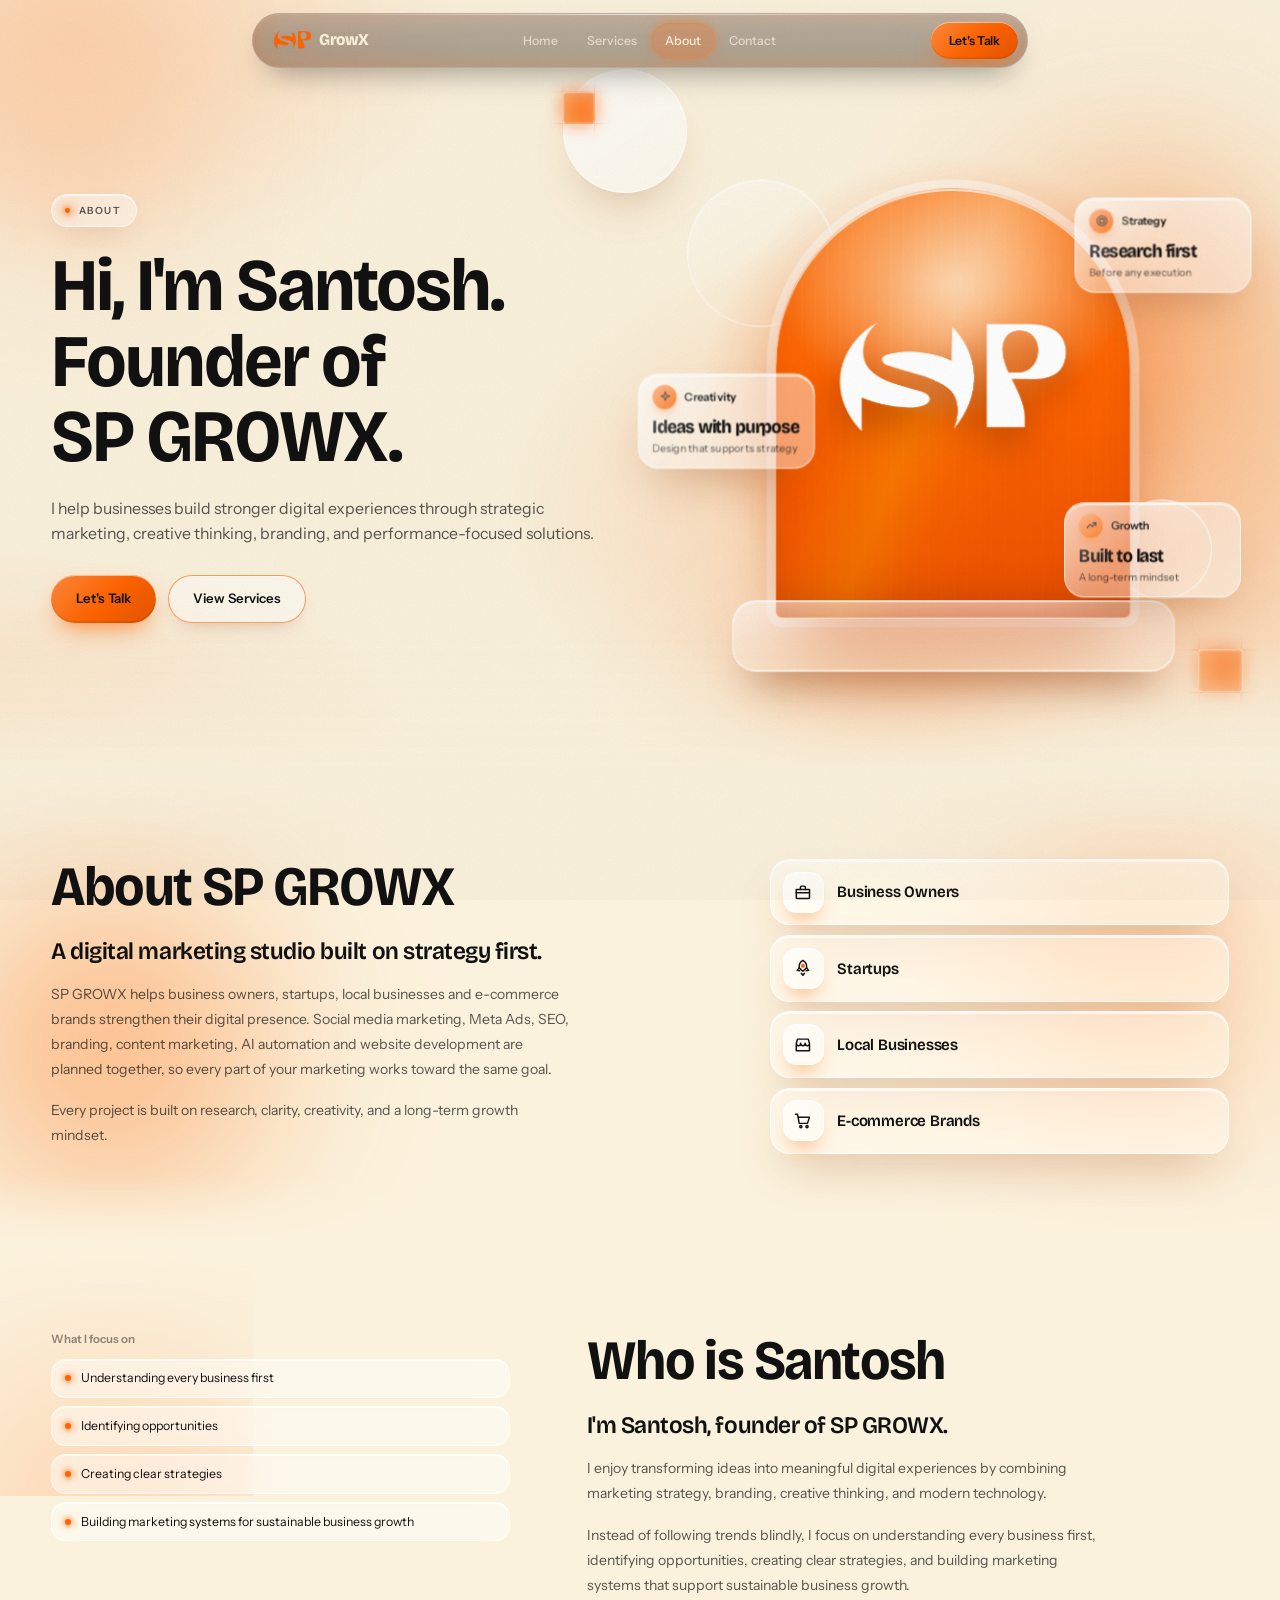
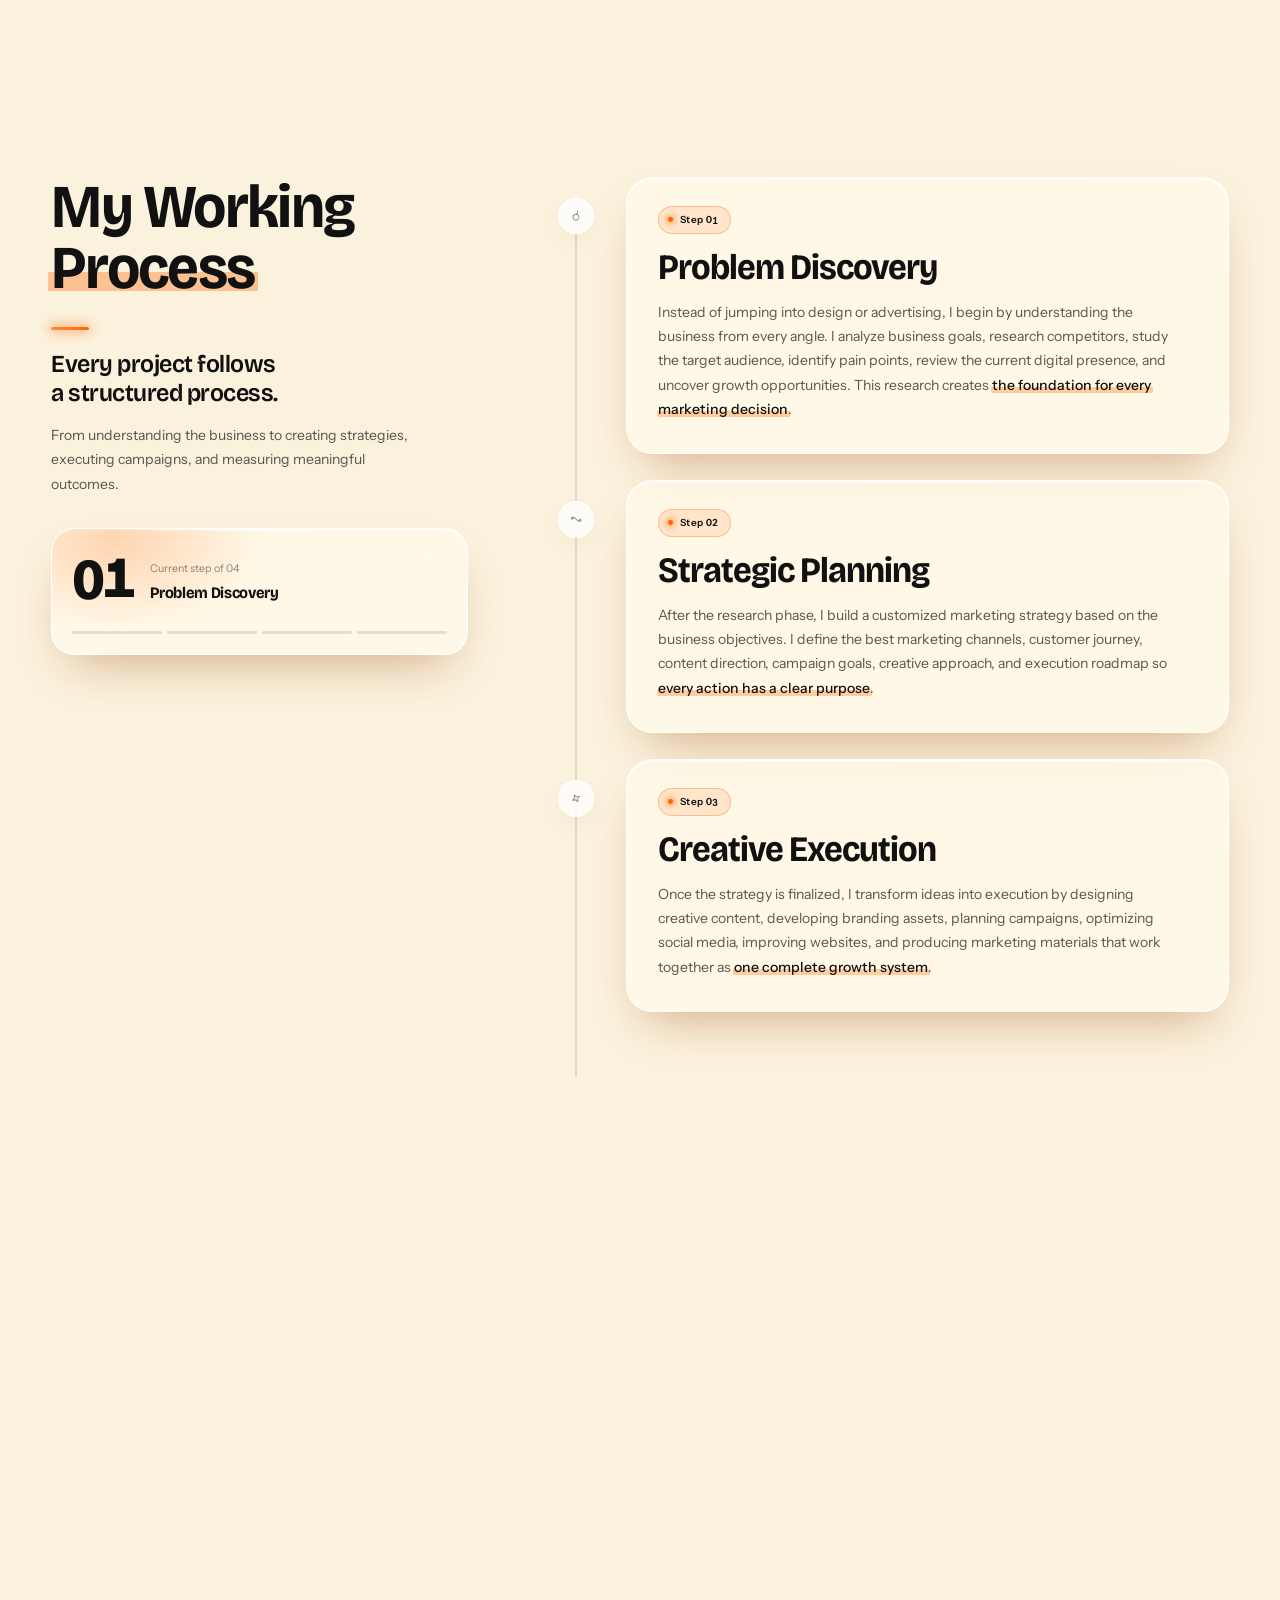
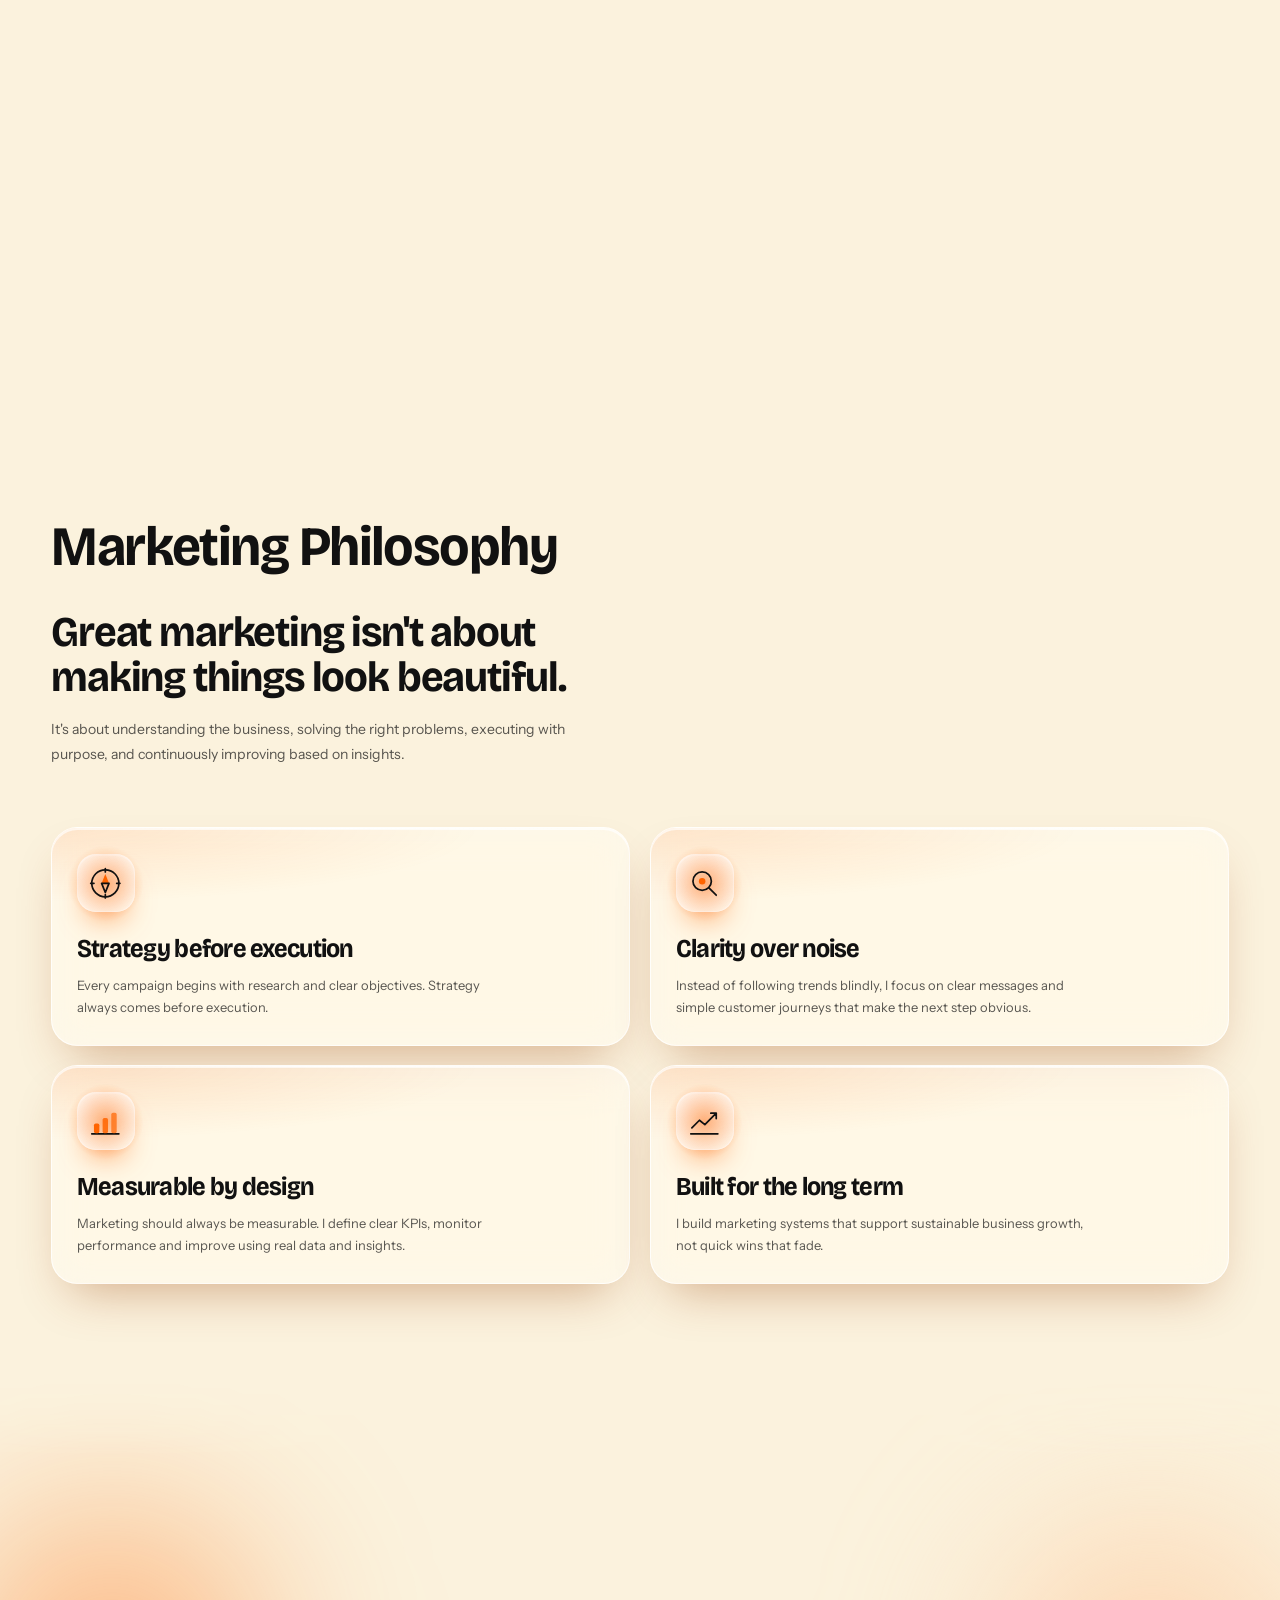
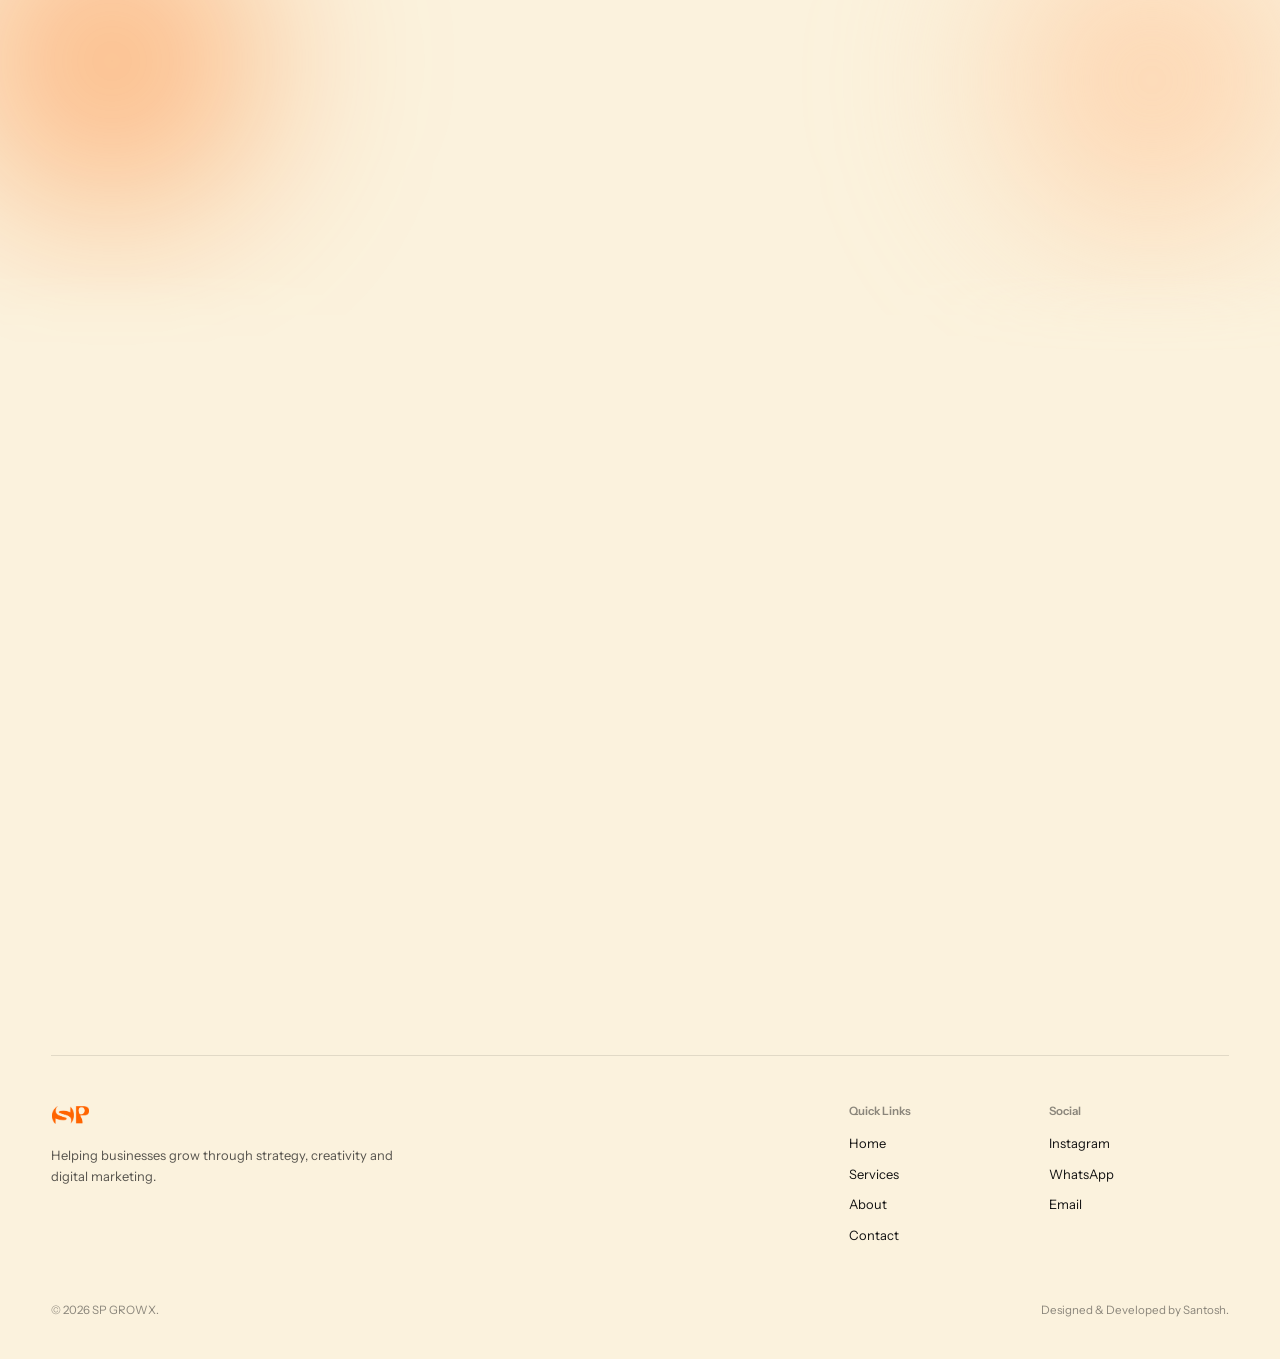
==== commit bfa1f6fc: "Update about.html" ====
--- a/about.html
+++ b/about.html
@@ -18,6 +18,42 @@
 <link rel="stylesheet" href="assets/css/style.css">
 <script>(function(){var d=document.documentElement;d.classList.add('js');try{if(sessionStorage.getItem('spg-nav')){d.classList.add('nav-seen')}else{sessionStorage.setItem('spg-nav','1')}}catch(e){}})();</script>
 <script src="assets/js/main.js" defer></script>
+
+  <!-- Google tag (gtag.js) -->
+<script async src="https://www.googletagmanager.com/gtag/js?id=G-EP1KW8PTTX"></script>
+<script>
+  window.dataLayer = window.dataLayer || [];
+  function gtag(){dataLayer.push(arguments);}
+  gtag('js', new Date());
+  gtag('config', 'G-EP1KW8PTTX');
+</script>
+
+  <script type="text/javascript">
+(function(c,l,a,r,i,t,y){
+    c[a]=c[a]||function(){(c[a].q=c[a].q||[]).push(arguments)};
+    t=l.createElement(r);t.async=1;t.src="https://www.clarity.ms/tag/"+i;
+    y=l.getElementsByTagName(r)[0];y.parentNode.insertBefore(t,y);
+})(window, document, "clarity", "script", "vtyg57fbg");
+</script>
+
+  <!-- Meta Pixel Code -->
+<script>
+!function(f,b,e,v,n,t,s)
+{if(f.fbq)return;n=f.fbq=function(){n.callMethod?
+n.callMethod.apply(n,arguments):n.queue.push(arguments)};
+if(!f._fbq)f._fbq=n;n.push=n;n.loaded=!0;n.version='2.0';
+n.queue=[];t=b.createElement(e);t.async=!0;
+t.src=v;s=b.getElementsByTagName(e)[0];
+s.parentNode.insertBefore(t,s)}(window, document,'script',
+'https://connect.facebook.net/en_US/fbevents.js');
+fbq('init', '1133868522913996');
+fbq('track', 'PageView');
+</script>
+<noscript>
+<img height="1" width="1" style="display:none"
+src="https://www.facebook.com/tr?id=1133868522913996&ev=PageView&noscript=1"/>
+</noscript>
+<!-- End Meta Pixel Code -->
 </head>
 <body>
 <a class="skip" href="#main">Skip to content</a>
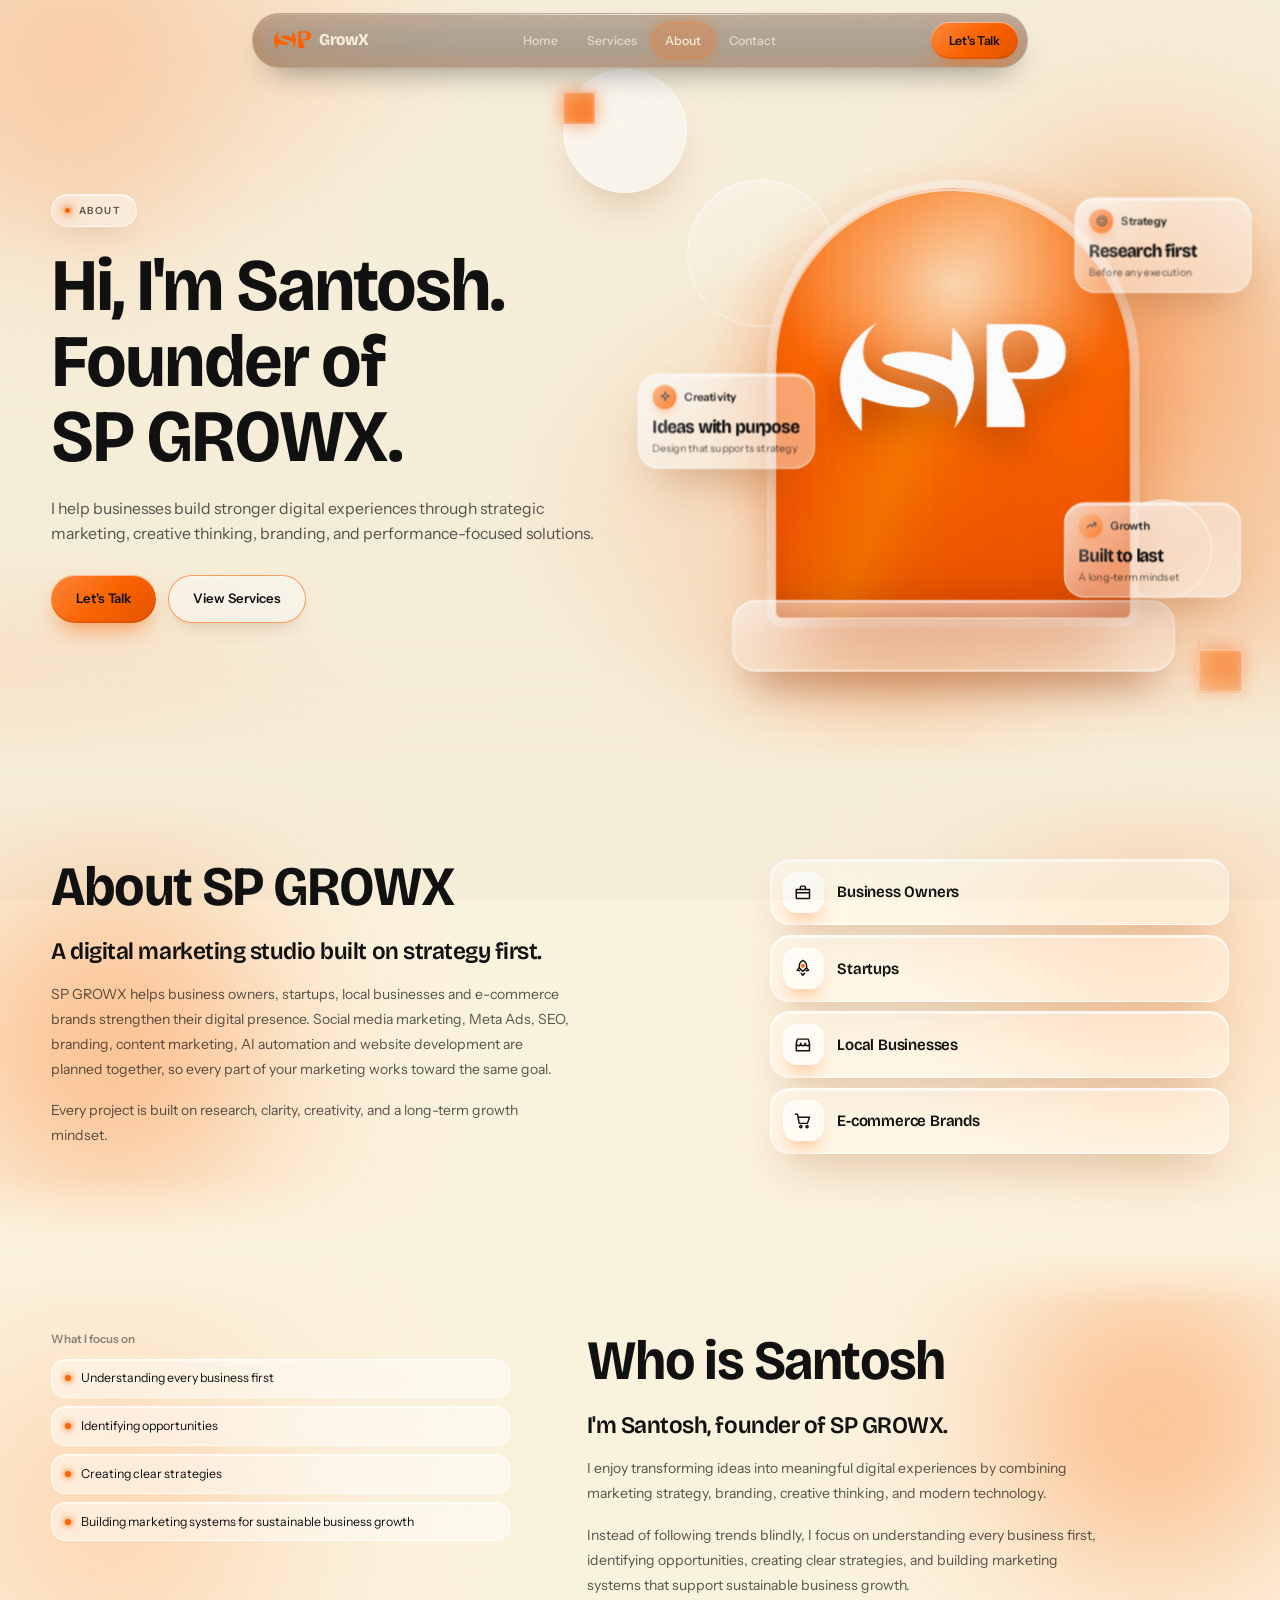
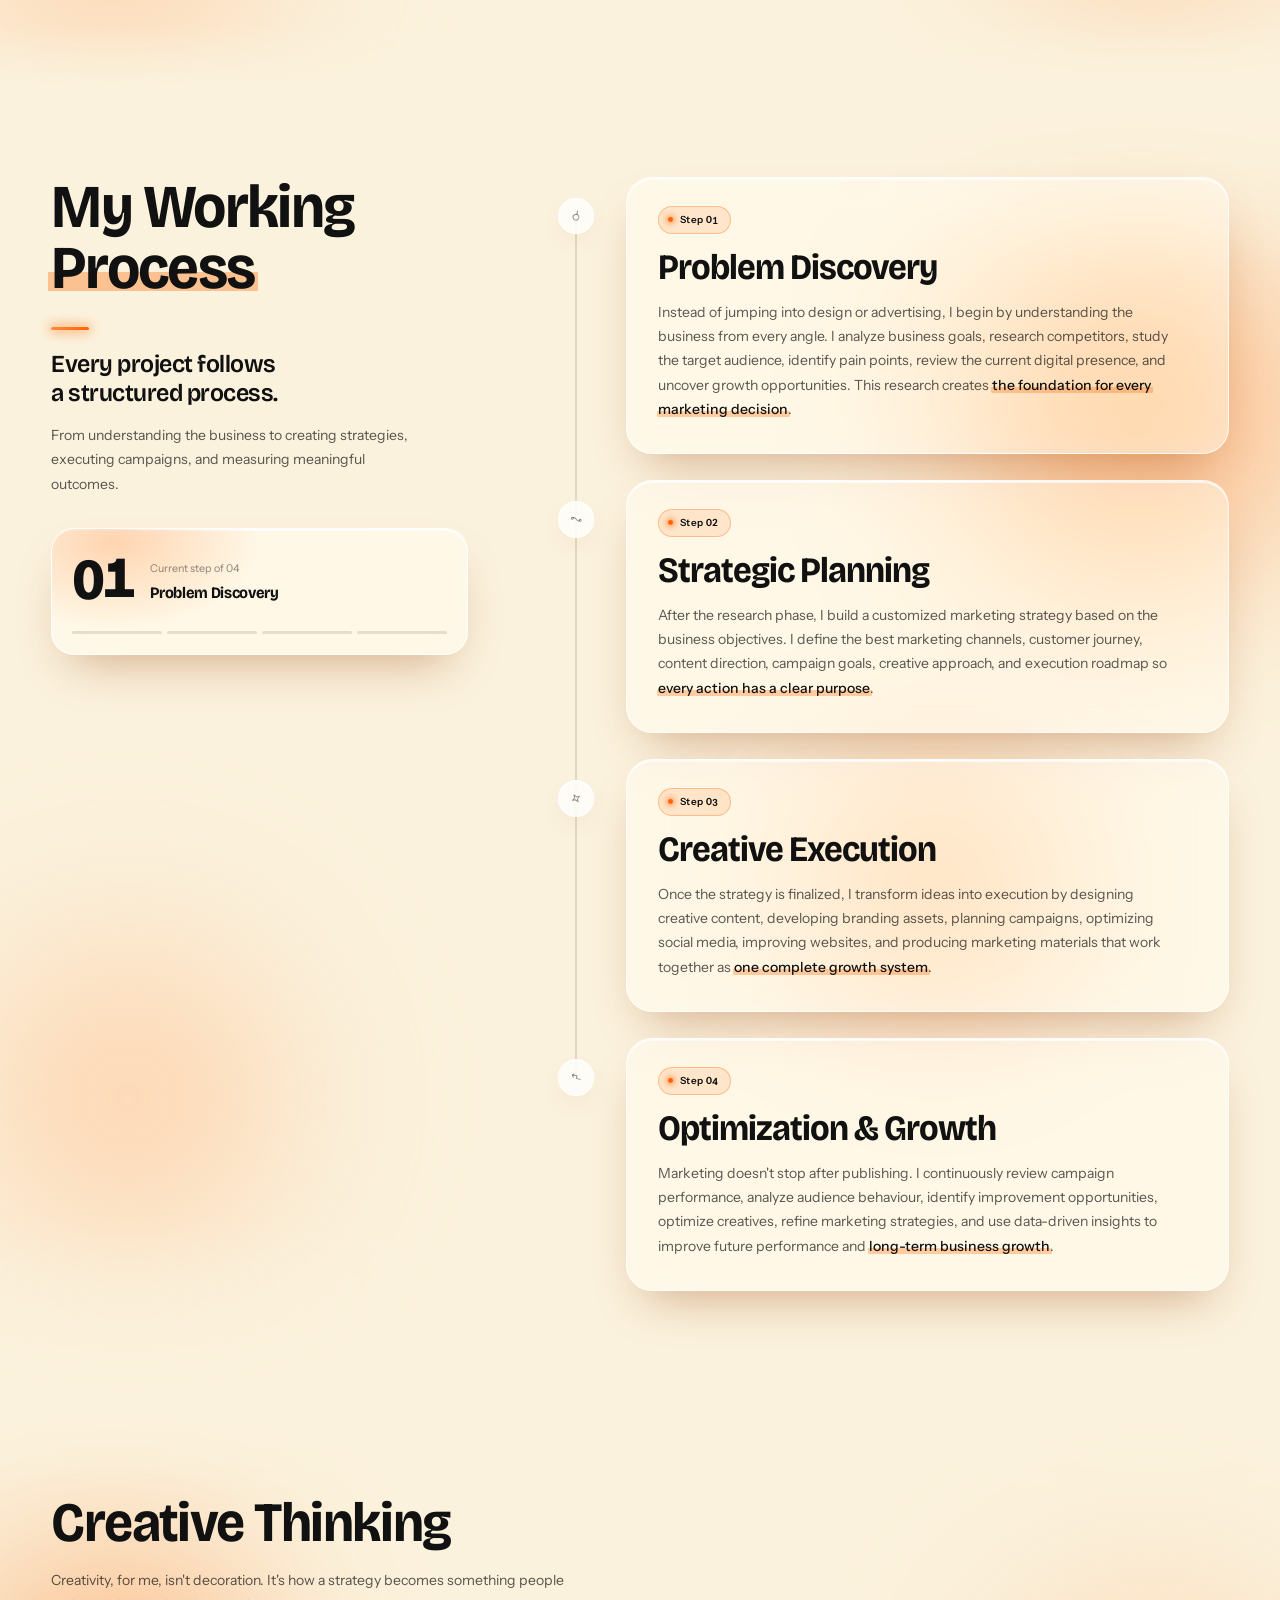
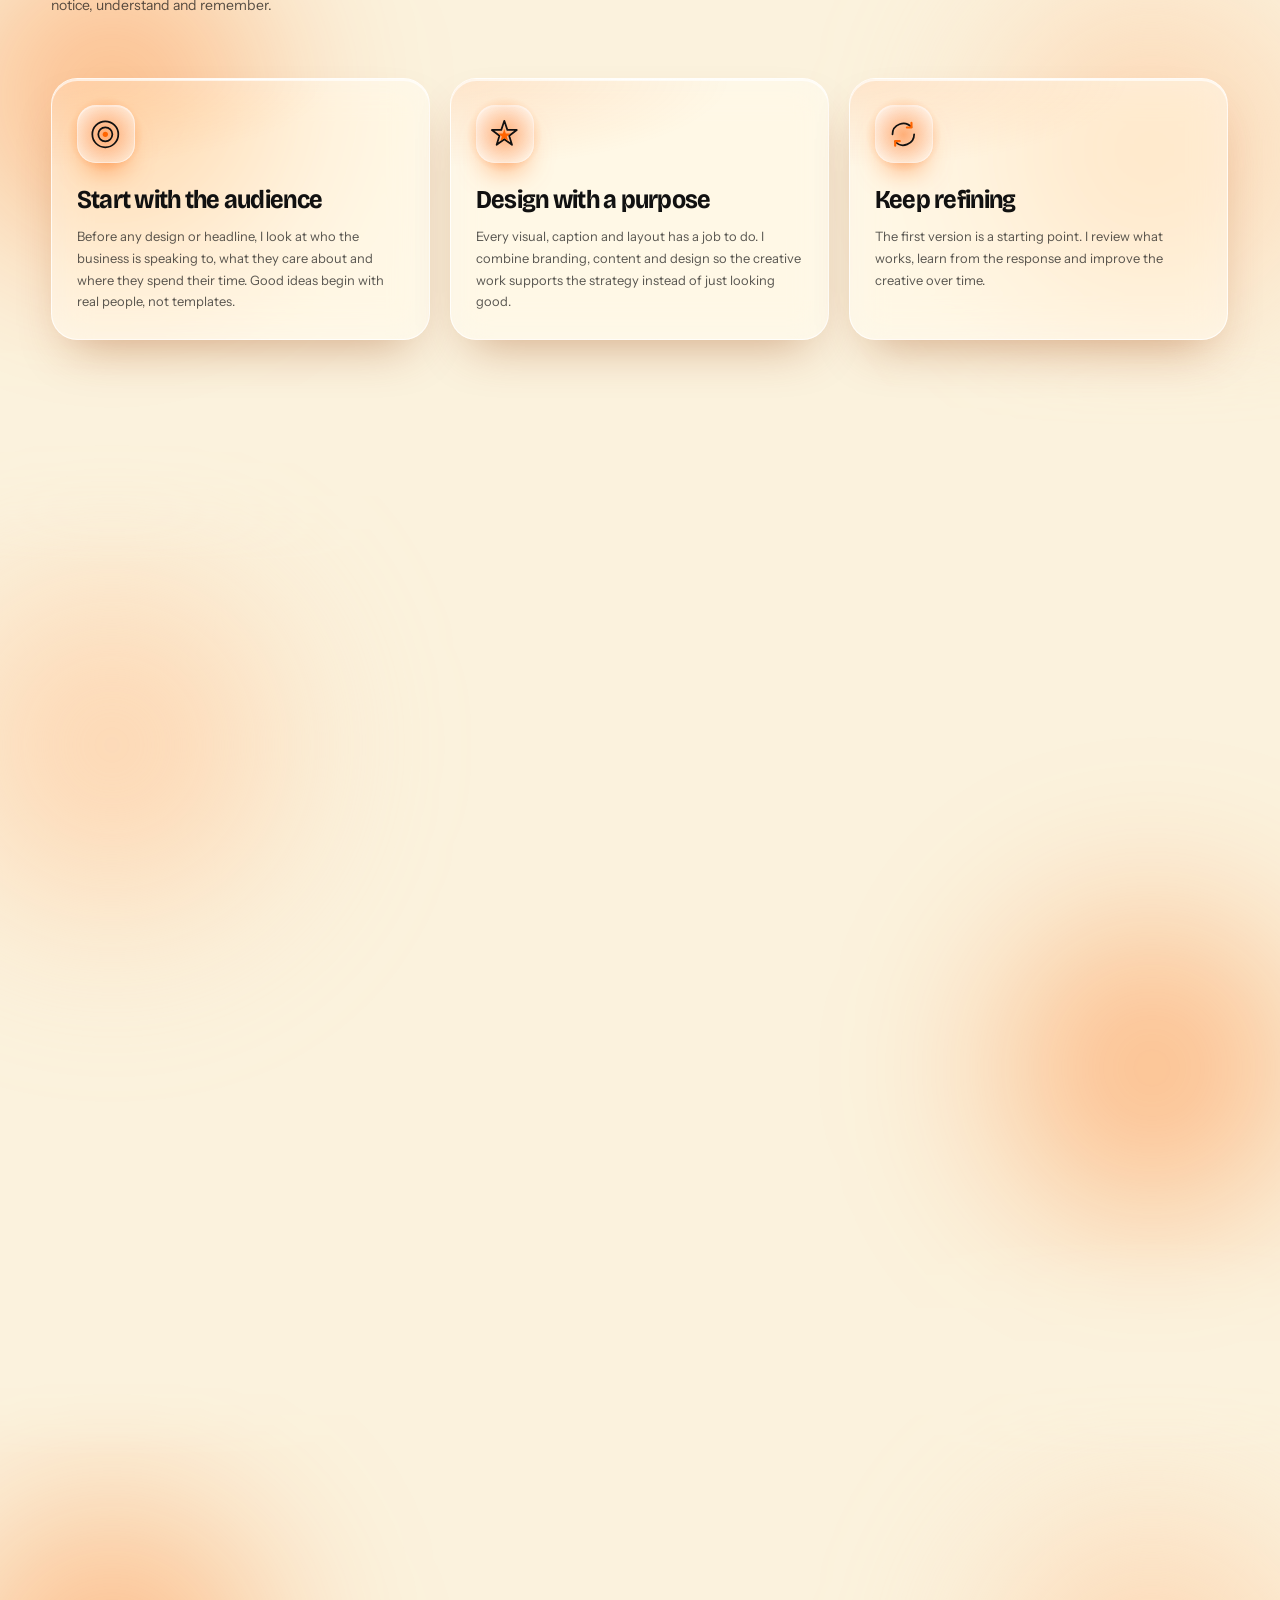
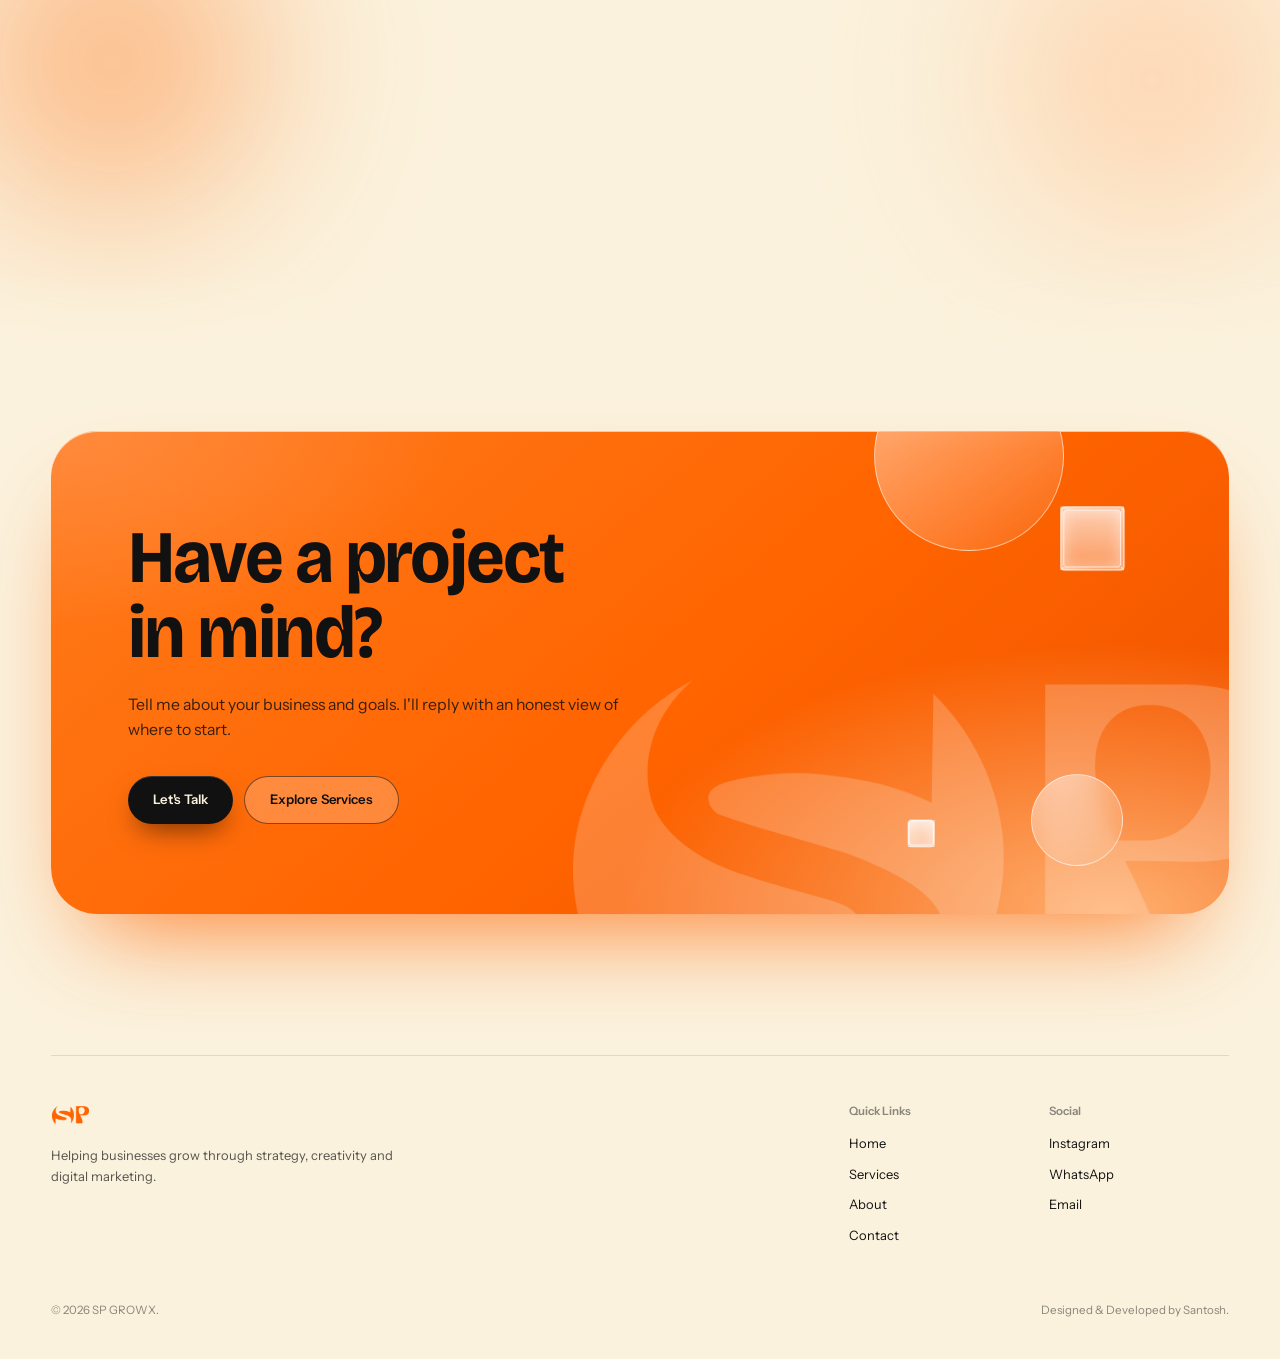
==== commit 4279d503: "Update about.html" ====
--- a/about.html
+++ b/about.html
@@ -29,11 +29,11 @@
 </script>
 
   <script type="text/javascript">
-(function(c,l,a,r,i,t,y){
-    c[a]=c[a]||function(){(c[a].q=c[a].q||[]).push(arguments)};
-    t=l.createElement(r);t.async=1;t.src="https://www.clarity.ms/tag/"+i;
-    y=l.getElementsByTagName(r)[0];y.parentNode.insertBefore(t,y);
-})(window, document, "clarity", "script", "vtyg57fbg");
+    (function(c,l,a,r,i,t,y){
+        c[a]=c[a]||function(){(c[a].q=c[a].q||[]).push(arguments)};
+        t=l.createElement(r);t.async=1;t.src="https://www.clarity.ms/tag/"+i;
+        y=l.getElementsByTagName(r)[0];y.parentNode.insertBefore(t,y);
+    })(window, document, "clarity", "script", "zef20zyx7j");
 </script>
 
   <!-- Meta Pixel Code -->
